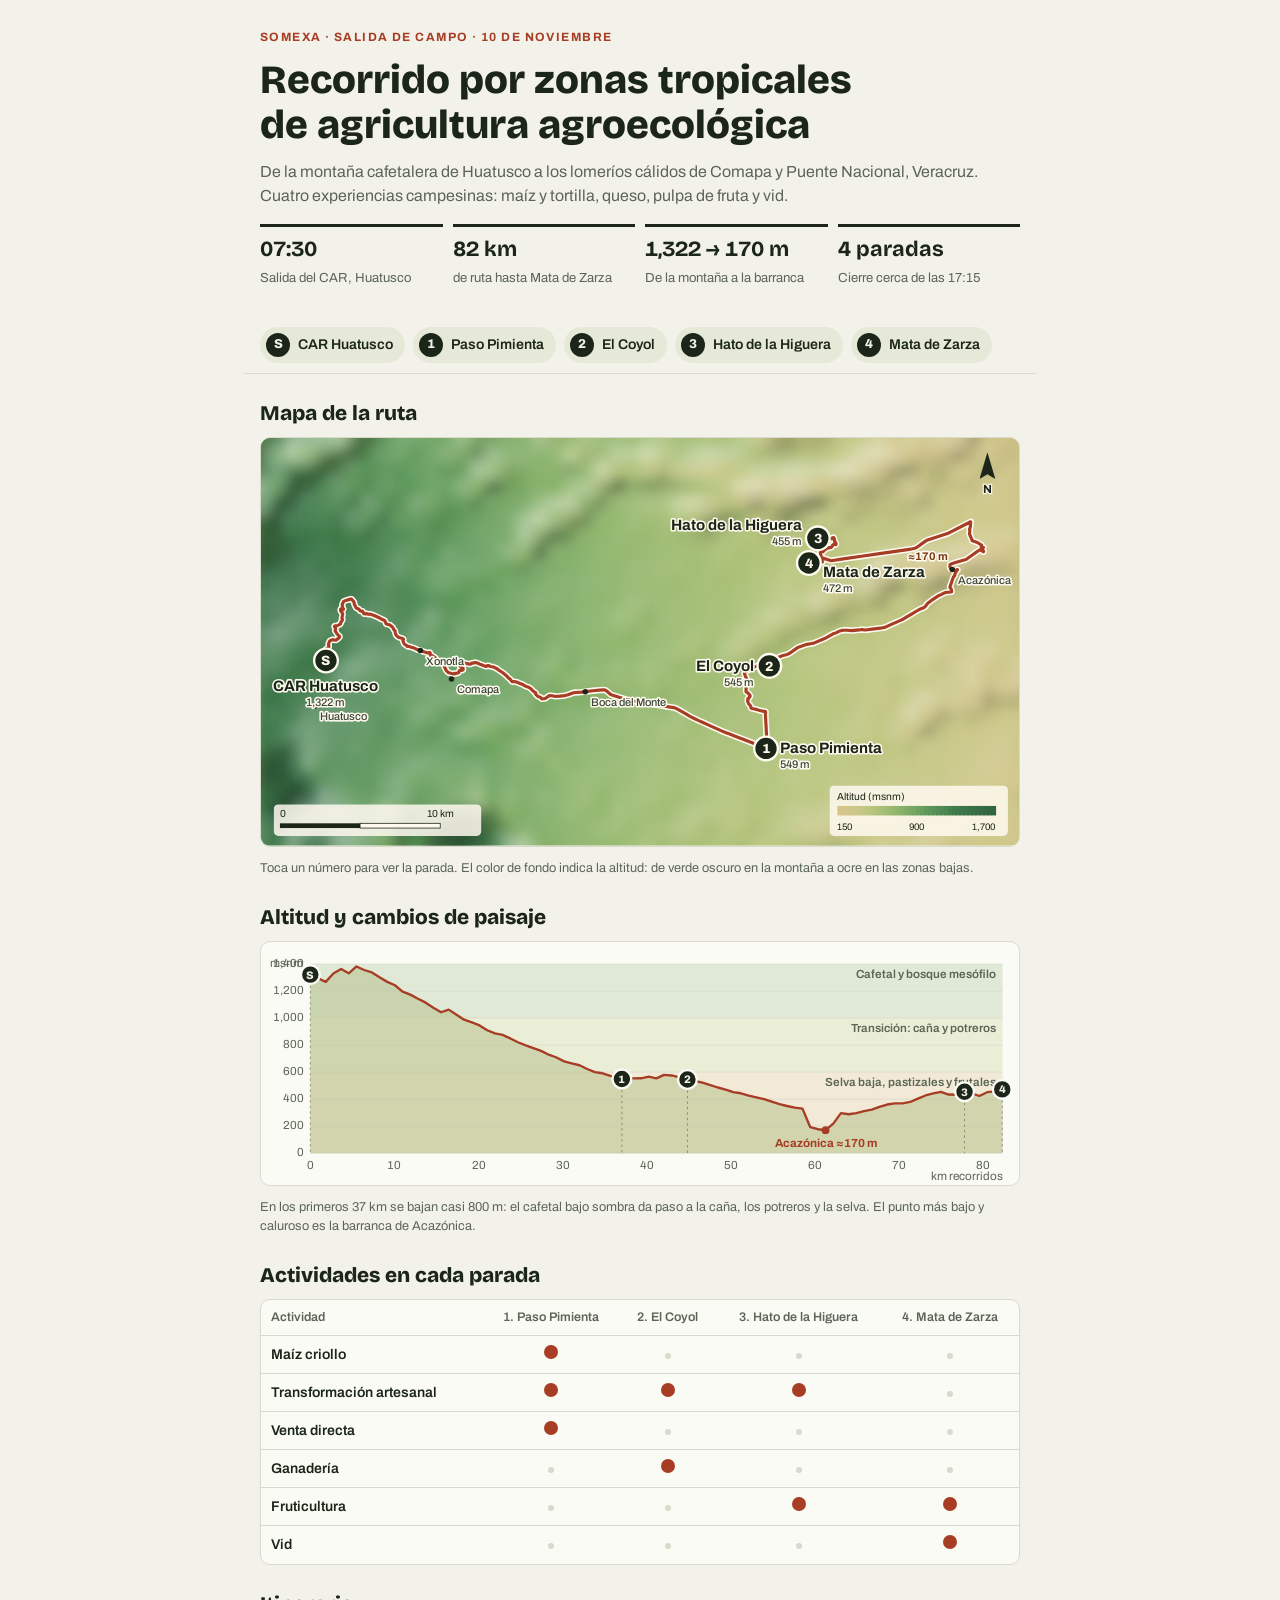
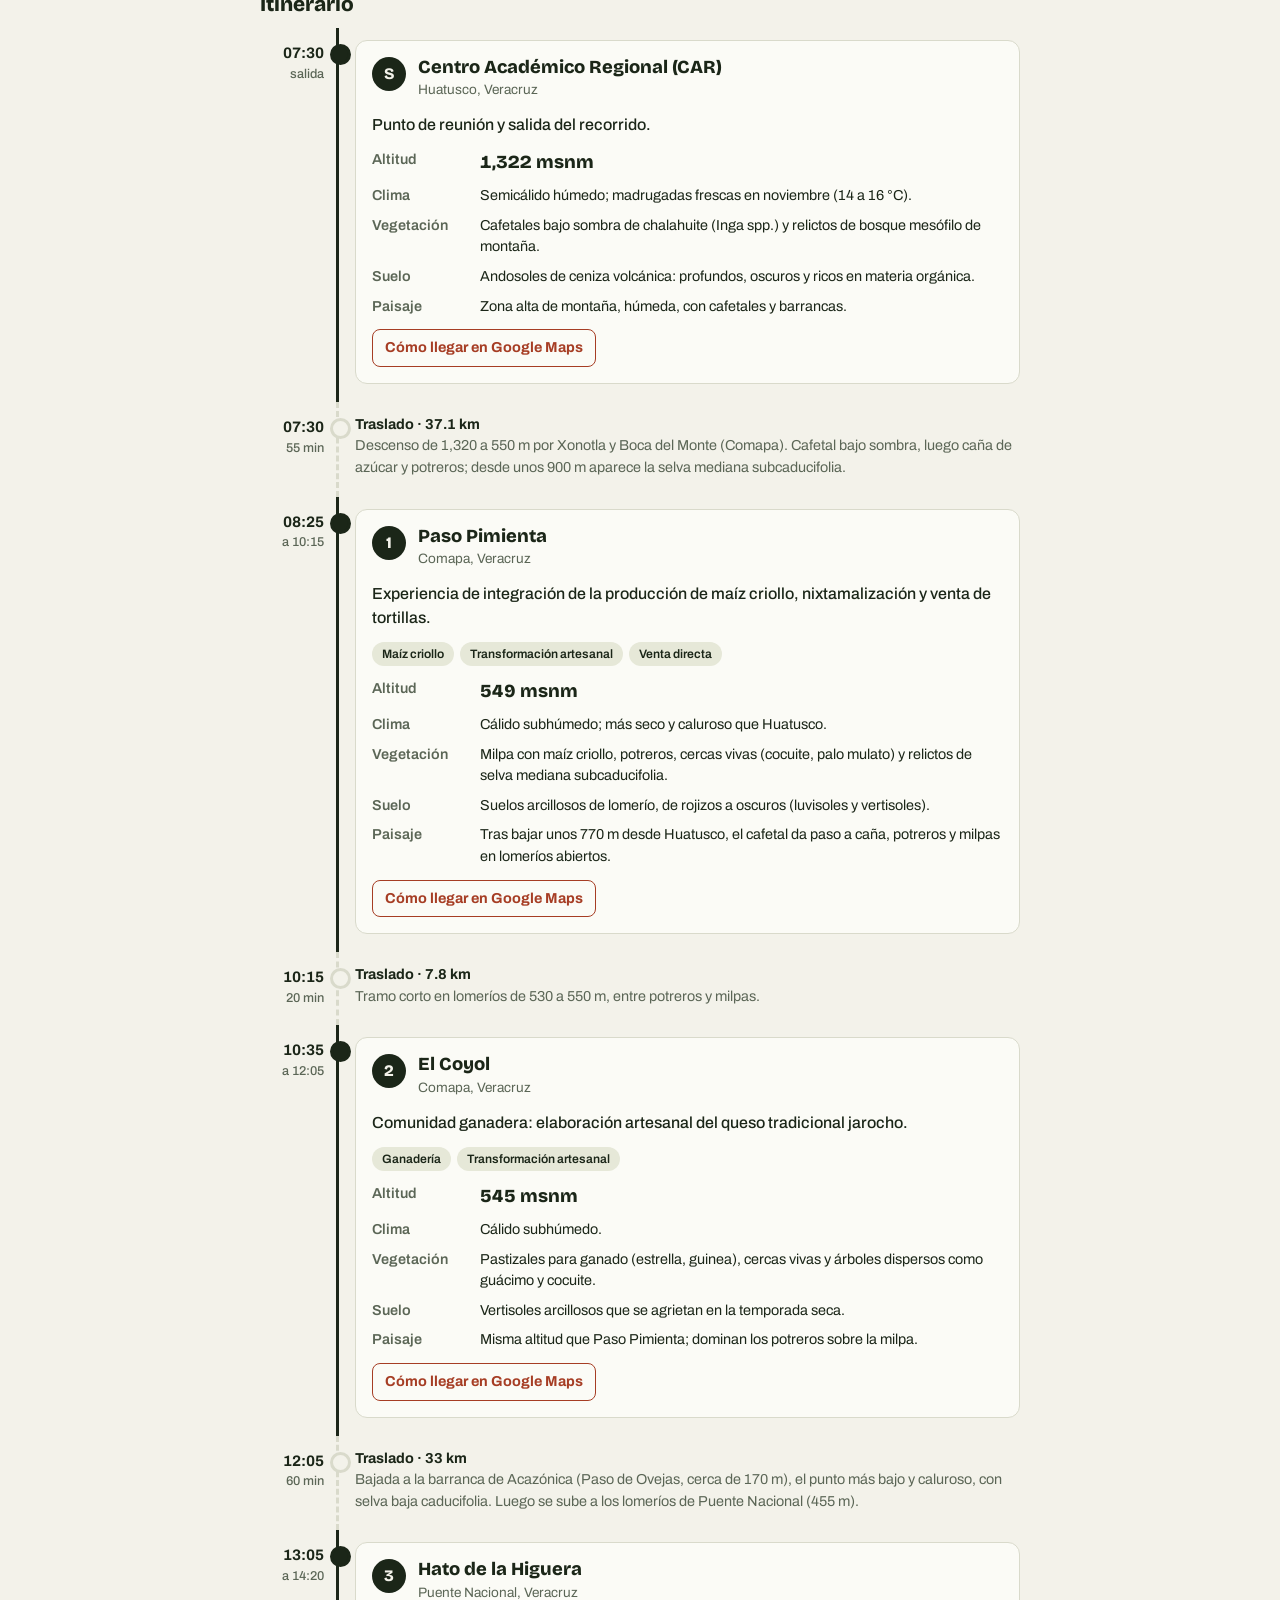
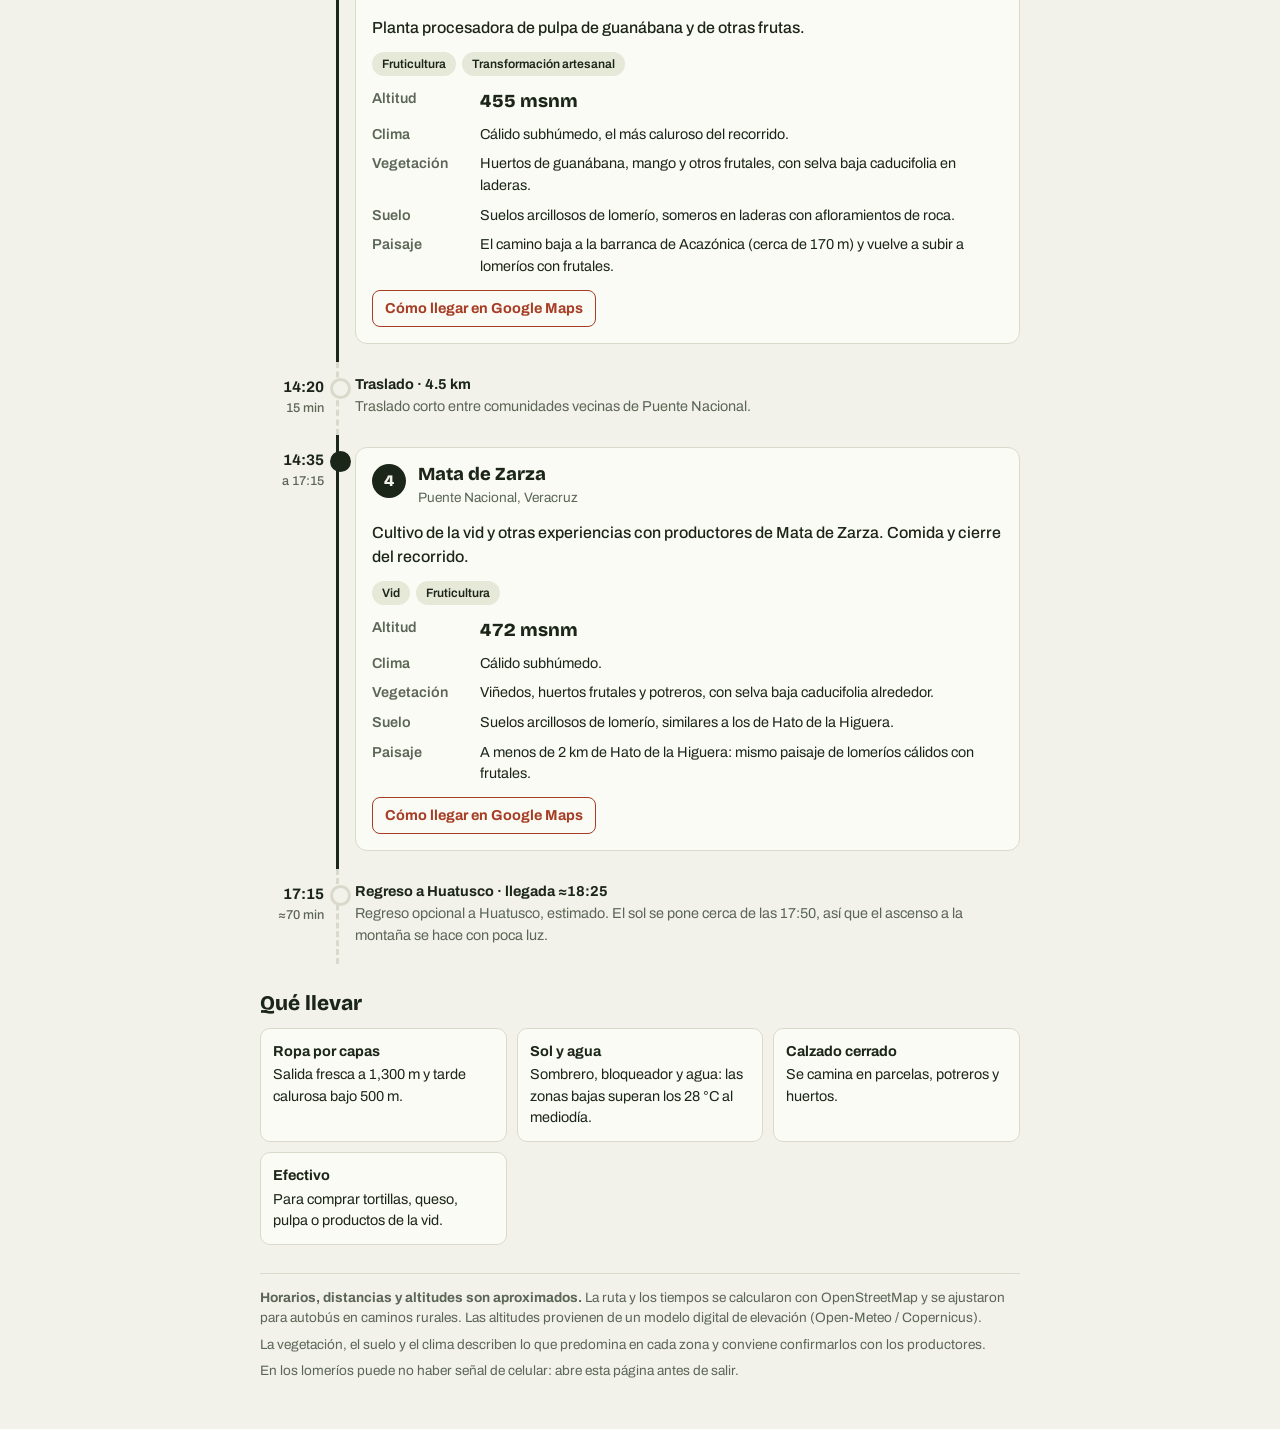
==== somexa/index.html @ 97887a78 "Agrega guía provisional del recorrido de campo SOMEXA (10 nov) Co-Authored-By: Claude Opus 5.5 <nore" ====
<!doctype html>
<html lang="es">
<head>
<meta charset="utf-8">
<meta name="viewport" content="width=device-width, initial-scale=1, viewport-fit=cover">
<meta name="robots" content="noindex">
<style>[hidden]{display:none!important} img{max-width:100%} body{margin:0} :root{padding-top:env(safe-area-inset-top,0px);padding-bottom:env(safe-area-inset-bottom,0px)}</style>
</head>
<body>
<title>Recorrido Agroecológico SOMEXA</title>
<link rel="preconnect" href="https://fonts.googleapis.com">
<link rel="stylesheet" href="https://fonts.googleapis.com/css2?family=Archivo:wght@400;500;600;700;800&family=Bricolage+Grotesque:opsz,wght@12..96,600;12..96,800&display=swap">
<style>
/* Layout: una sola columna tipo libreta de campo; mapa y perfil arriba, luego la ruta parada por parada */
:root {
  --bg: #f3f2ea;
  --surface: #fbfbf6;
  --ink: #1b2618;
  --muted: #5b6656;
  --line: #d9dacb;
  --accent: #a63d24;        /* color de la ruta */
  --maiz: #d9a520;
  --chip: #e6e8d8;
  --fr-alta: #dfe9d6; --fr-media: #ebeed7; --fr-baja: #f2ead6;
  --area: #b9c48f;
  --font-display: "Bricolage Grotesque", "Archivo", system-ui, sans-serif;
  --font-body: "Archivo", system-ui, -apple-system, "Segoe UI", sans-serif;
  color-scheme: light;
}
@media (prefers-color-scheme: dark) { :root:not([data-theme="light"]) {
  --bg: #141a12; --surface: #1c241a; --ink: #e8ecdf; --muted: #a3ad9b; --line: #33402f;
  --accent: #e0785a; --maiz: #e8bb45; --chip: #263022;
  --fr-alta: #1f2d1d; --fr-media: #262c1b; --fr-baja: #2c2719; --area: #5f6e3e;
  color-scheme: dark } }
:root[data-theme="dark"] {
  --bg: #141a12; --surface: #1c241a; --ink: #e8ecdf; --muted: #a3ad9b; --line: #33402f;
  --accent: #e0785a; --maiz: #e8bb45; --chip: #263022;
  --fr-alta: #1f2d1d; --fr-media: #262c1b; --fr-baja: #2c2719; --area: #5f6e3e;
  color-scheme: dark }

* { box-sizing: border-box }
body { background: var(--bg); color: var(--ink); font-family: var(--font-body); font-size: 16px; line-height: 1.5;
  padding-inline: 16px; padding-block: 0 48px }
main { max-width: 760px; margin: 0 auto; display: grid; gap: 28px }
h1, h2, h3 { font-family: var(--font-display); text-wrap: balance; margin: 0; line-height: 1.12 }
h1 { font-size: clamp(1.7rem, 6.5vw, 2.5rem); font-weight: 800 }
h2 { font-size: 1.3rem; font-weight: 800 }
h3 { font-size: 1.15rem; font-weight: 800 }
p { margin: 0 }
.eyebrow { font-size: .75rem; letter-spacing: .12em; text-transform: uppercase; font-weight: 700; color: var(--accent) }
.muted { color: var(--muted) }
.num { font-variant-numeric: tabular-nums }

header.top { padding-top: 28px; display: grid; gap: 12px }
.datos { display: grid; grid-template-columns: repeat(auto-fit, minmax(140px, 1fr)); gap: 10px; margin-top: 4px }
.dato { border-top: 3px solid var(--ink); padding-top: 6px }
.dato b { display: block; font-family: var(--font-display); font-size: 1.35rem; font-variant-numeric: tabular-nums }
.dato span { font-size: .82rem; color: var(--muted) }

nav.paradas { position: sticky; top: env(safe-area-inset-top, 0px); z-index: 5; background: var(--bg);
  margin-inline: -16px; padding: 10px 16px; border-bottom: 1px solid var(--line);
  display: flex; gap: 8px; overflow-x: auto; scrollbar-width: none }
nav.paradas::-webkit-scrollbar { display: none }
nav.paradas a { flex: none; text-decoration: none; color: var(--ink); background: var(--chip); border-radius: 999px;
  padding: 6px 12px 6px 6px; font-size: .88rem; font-weight: 600; display: flex; align-items: center; gap: 8px }
nav.paradas a i { font-style: normal; width: 24px; height: 24px; border-radius: 50%; background: var(--ink); color: var(--bg);
  display: grid; place-items: center; font-size: .8rem; font-weight: 800 }
nav.paradas a.ahora { outline: 2px solid var(--accent) }
a:focus-visible, .parada-mapa:focus-visible, button:focus-visible { outline: 3px solid var(--maiz); outline-offset: 2px }

section { display: grid; gap: 12px; min-width: 0 }
.figura { border-radius: 10px; overflow: hidden; border: 1px solid var(--line); background: var(--surface) }
.mapa { display: block; width: 100%; height: auto; min-width: 720px }
.desliza { overflow-x: auto; -webkit-overflow-scrolling: touch }
.solo-movil { display: none }
@media (max-width: 720px) { .solo-movil { display: inline } }
.parada-mapa { cursor: pointer }
.pie { font-size: .8rem; color: var(--muted) }

.perfil { display: block; width: 100%; height: auto; min-width: 640px; font-family: var(--font-body) }
.perfil .fr-alta { fill: var(--fr-alta) } .perfil .fr-media { fill: var(--fr-media) } .perfil .fr-baja { fill: var(--fr-baja) }
.perfil .fr-txt { fill: var(--muted); font-size: 15px; font-weight: 600 }
.perfil .rej { stroke: var(--line); stroke-width: 1 }
.perfil .eje { fill: var(--muted); font-size: 15px; font-variant-numeric: tabular-nums }
.perfil .fuerte { fill: var(--accent); font-weight: 700 }
.perfil .area { fill: var(--area); opacity: .55 }
.perfil .linea { fill: none; stroke: var(--accent); stroke-width: 3; stroke-linejoin: round }
.perfil .bajo { fill: var(--accent) }
.perfil .guia { stroke: var(--ink); stroke-dasharray: 3 4; opacity: .5 }
.perfil .parada-perfil circle { fill: var(--ink); stroke: var(--surface); stroke-width: 3 }
.perfil .parada-perfil text { fill: var(--bg); font-size: 14px; font-weight: 800 }

.tabla-wrap { overflow-x: auto; border: 1px solid var(--line); border-radius: 10px; background: var(--surface) }
table.matriz { border-collapse: collapse; width: 100%; min-width: 520px; font-size: .88rem }
.matriz th, .matriz td { padding: 8px 10px; border-bottom: 1px solid var(--line); text-align: center }
.matriz th:first-child, .matriz td:first-child { text-align: left; font-weight: 600 }
.matriz thead th { font-size: .78rem; color: var(--muted); font-weight: 600; vertical-align: bottom }
.matriz tr:last-child td { border-bottom: 0 }
.punto { display: inline-block; width: 14px; height: 14px; border-radius: 50%; background: var(--accent) }
.vacio { display: inline-block; width: 6px; height: 6px; border-radius: 50%; background: var(--line) }

ol.linea-tiempo { list-style: none; margin: 0; padding: 0; display: grid; gap: 0 }
.lt-item { display: grid; grid-template-columns: 64px 1fr; gap: 12px; position: relative; scroll-margin-top: 64px }
.lt-hora { font-weight: 700; font-variant-numeric: tabular-nums; padding-top: 14px; text-align: right; font-size: .95rem }
.lt-hora small { display: block; font-weight: 500; color: var(--muted); font-size: .8rem }
.lt-cuerpo { min-width: 0; border-left: 3px solid var(--line); padding: 12px 0 18px 16px; position: relative }
.lt-cuerpo::before { content: ""; position: absolute; left: -9px; top: 16px; width: 15px; height: 15px; border-radius: 50%;
  background: var(--bg); border: 3px solid var(--line) }
.parada .lt-cuerpo { border-left-color: var(--ink) }
.parada .lt-cuerpo::before { background: var(--ink); border-color: var(--ink) }
.tramo .lt-cuerpo { border-left-style: dashed }
.ahora .lt-cuerpo::before { background: var(--accent); border-color: var(--accent); box-shadow: 0 0 0 5px color-mix(in srgb, var(--accent) 25%, transparent) }

.tarjeta { background: var(--surface); border: 1px solid var(--line); border-radius: 12px; padding: 16px; display: grid; gap: 12px }
.parada.resaltada .tarjeta { border-color: var(--accent); box-shadow: 0 0 0 2px var(--accent) }
.tarjeta-cab { display: flex; gap: 12px; align-items: flex-start }
.tarjeta-cab .n { flex: none; width: 34px; height: 34px; border-radius: 50%; background: var(--ink); color: var(--bg);
  display: grid; place-items: center; font-weight: 800; font-family: var(--font-display) }
.tarjeta-cab .muni { font-size: .85rem; color: var(--muted) }
.estado { display: inline-block; margin-left: 6px; font-size: .72rem; font-weight: 700; color: var(--bg); background: var(--accent);
  border-radius: 999px; padding: 2px 8px; vertical-align: middle; letter-spacing: .04em }
.actividad { font-size: 1rem; font-weight: 500 }
.tags { display: flex; flex-wrap: wrap; gap: 6px }
.tag { font-size: .76rem; font-weight: 600; background: var(--chip); border-radius: 999px; padding: 3px 10px }
dl.ficha { margin: 0; display: grid; grid-template-columns: 96px 1fr; gap: 8px 12px; font-size: .9rem }
dl.ficha dt { color: var(--muted); font-weight: 600 }
dl.ficha dd { margin: 0; min-width: 0 }
.alt-grande { font-family: var(--font-display); font-size: 1.15rem; font-weight: 800; font-variant-numeric: tabular-nums }
.ir { justify-self: start; text-decoration: none; font-weight: 700; color: var(--accent); font-size: .9rem;
  border: 1.5px solid var(--accent); border-radius: 8px; padding: 7px 12px }
.tramo-txt { font-size: .9rem; color: var(--muted) }
.tramo-km { font-weight: 700; color: var(--ink); font-variant-numeric: tabular-nums }

.notas { font-size: .85rem; color: var(--muted); display: grid; gap: 6px; border-top: 1px solid var(--line); padding-top: 14px }
.llevar { display: grid; grid-template-columns: repeat(auto-fit, minmax(200px, 1fr)); gap: 10px }
.llevar div { background: var(--surface); border: 1px solid var(--line); border-radius: 10px; padding: 12px; font-size: .9rem }
.llevar b { display: block; margin-bottom: 2px }
@media (prefers-reduced-motion: no-preference) { html { scroll-behavior: smooth } }
@media (max-width: 420px) { dl.ficha { grid-template-columns: 1fr; gap: 2px } dl.ficha dd { margin-bottom: 6px } .lt-item { grid-template-columns: 52px 1fr; gap: 8px } }
</style>

<main>
  <header class="top">
    <p class="eyebrow">SOMEXA · Salida de campo · 10 de noviembre</p>
    <h1>Recorrido por zonas tropicales de agricultura agroecológica</h1>
    <p class="muted">De la montaña cafetalera de Huatusco a los lomeríos cálidos de Comapa y Puente Nacional, Veracruz.
      Cuatro experiencias campesinas: maíz y tortilla, queso, pulpa de fruta y vid.</p>
    <div class="datos">
      <div class="dato"><b>07:30</b><span>Salida del CAR, Huatusco</span></div>
      <div class="dato"><b>82 km</b><span>de ruta hasta Mata de Zarza</span></div>
      <div class="dato"><b>1,322 → 170 m</b><span>De la montaña a la barranca</span></div>
      <div class="dato"><b>4 paradas</b><span>Cierre cerca de las 17:15</span></div>
    </div>
  </header>

  <nav class="paradas" id="nav" aria-label="Paradas"></nav>

  <section id="mapa" aria-labelledby="t-mapa">
    <h2 id="t-mapa">Mapa de la ruta</h2>
    <div class="figura desliza"><svg viewBox="0 0 960 516" xmlns="http://www.w3.org/2000/svg" role="img" aria-label="Mapa del recorrido con relieve" class="mapa">
<defs><filter id="suave" x="-2%" y="-2%" width="104%" height="104%"><feGaussianBlur stdDeviation="9"/></filter><clipPath id="marco"><rect width="960" height="516" rx="0"/></clipPath></defs>
<g clip-path="url(#marco)">
<rect width="960" height="516" fill="#b4c47a"/>
<g filter="url(#suave)">
<rect x="-10.8" y="-11.3" width="21.6" height="22.6" fill="#6ea360"/>
<rect x="8.8" y="-11.3" width="21.6" height="22.6" fill="#4d8952"/>
<rect x="28.4" y="-11.3" width="21.6" height="22.6" fill="#4b8751"/>
<rect x="48.0" y="-11.3" width="21.6" height="22.6" fill="#528d55"/>
<rect x="67.6" y="-11.3" width="21.6" height="22.6" fill="#5b9659"/>
<rect x="87.2" y="-11.3" width="21.6" height="22.6" fill="#71a561"/>
<rect x="106.8" y="-11.3" width="21.6" height="22.6" fill="#8bb36a"/>
<rect x="126.3" y="-11.3" width="21.6" height="22.6" fill="#629c5c"/>
<rect x="145.9" y="-11.3" width="21.6" height="22.6" fill="#5f995a"/>
<rect x="165.5" y="-11.3" width="21.6" height="22.6" fill="#5d985a"/>
<rect x="185.1" y="-11.3" width="21.6" height="22.6" fill="#649d5d"/>
<rect x="204.7" y="-11.3" width="21.6" height="22.6" fill="#6ca25f"/>
<rect x="224.3" y="-11.3" width="21.6" height="22.6" fill="#6da260"/>
<rect x="243.9" y="-11.3" width="21.6" height="22.6" fill="#73a662"/>
<rect x="263.5" y="-11.3" width="21.6" height="22.6" fill="#84af67"/>
<rect x="283.1" y="-11.3" width="21.6" height="22.6" fill="#78a963"/>
<rect x="302.7" y="-11.3" width="21.6" height="22.6" fill="#7cab65"/>
<rect x="322.3" y="-11.3" width="21.6" height="22.6" fill="#82ae67"/>
<rect x="341.9" y="-11.3" width="21.6" height="22.6" fill="#86b168"/>
<rect x="361.4" y="-11.3" width="21.6" height="22.6" fill="#a5be74"/>
<rect x="381.0" y="-11.3" width="21.6" height="22.6" fill="#8cb46a"/>
<rect x="400.6" y="-11.3" width="21.6" height="22.6" fill="#8fb56b"/>
<rect x="420.2" y="-11.3" width="21.6" height="22.6" fill="#92b66c"/>
<rect x="439.8" y="-11.3" width="21.6" height="22.6" fill="#95b86e"/>
<rect x="459.4" y="-11.3" width="21.6" height="22.6" fill="#99b96f"/>
<rect x="479.0" y="-11.3" width="21.6" height="22.6" fill="#9aba70"/>
<rect x="498.6" y="-11.3" width="21.6" height="22.6" fill="#9ebb71"/>
<rect x="518.2" y="-11.3" width="21.6" height="22.6" fill="#a0bc72"/>
<rect x="537.8" y="-11.3" width="21.6" height="22.6" fill="#a4be74"/>
<rect x="557.4" y="-11.3" width="21.6" height="22.6" fill="#a8bf75"/>
<rect x="577.0" y="-11.3" width="21.6" height="22.6" fill="#b1c379"/>
<rect x="596.6" y="-11.3" width="21.6" height="22.6" fill="#a9c076"/>
<rect x="616.1" y="-11.3" width="21.6" height="22.6" fill="#c3c683"/>
<rect x="635.7" y="-11.3" width="21.6" height="22.6" fill="#ccc889"/>
<rect x="655.3" y="-11.3" width="21.6" height="22.6" fill="#cac888"/>
<rect x="674.9" y="-11.3" width="21.6" height="22.6" fill="#c6c785"/>
<rect x="694.5" y="-11.3" width="21.6" height="22.6" fill="#cac888"/>
<rect x="714.1" y="-11.3" width="21.6" height="22.6" fill="#c0c682"/>
<rect x="733.7" y="-11.3" width="21.6" height="22.6" fill="#c2c683"/>
<rect x="753.3" y="-11.3" width="21.6" height="22.6" fill="#c4c784"/>
<rect x="772.9" y="-11.3" width="21.6" height="22.6" fill="#cac888"/>
<rect x="792.5" y="-11.3" width="21.6" height="22.6" fill="#d0c78b"/>
<rect x="812.1" y="-11.3" width="21.6" height="22.6" fill="#cbc889"/>
<rect x="831.7" y="-11.3" width="21.6" height="22.6" fill="#d1c68b"/>
<rect x="851.2" y="-11.3" width="21.6" height="22.6" fill="#cec88a"/>
<rect x="870.8" y="-11.3" width="21.6" height="22.6" fill="#d5c48c"/>
<rect x="890.4" y="-11.3" width="21.6" height="22.6" fill="#d5c48c"/>
<rect x="910.0" y="-11.3" width="21.6" height="22.6" fill="#d0c78b"/>
<rect x="929.6" y="-11.3" width="21.6" height="22.6" fill="#d2c68b"/>
<rect x="949.2" y="-11.3" width="21.6" height="22.6" fill="#d1c68b"/>
<rect x="-10.8" y="9.3" width="21.6" height="22.6" fill="#5d985a"/>
<rect x="8.8" y="9.3" width="21.6" height="22.6" fill="#589257"/>
<rect x="28.4" y="9.3" width="21.6" height="22.6" fill="#7dab65"/>
<rect x="48.0" y="9.3" width="21.6" height="22.6" fill="#81ae66"/>
<rect x="67.6" y="9.3" width="21.6" height="22.6" fill="#7eac65"/>
<rect x="87.2" y="9.3" width="21.6" height="22.6" fill="#70a461"/>
<rect x="106.8" y="9.3" width="21.6" height="22.6" fill="#5b9559"/>
<rect x="126.3" y="9.3" width="21.6" height="22.6" fill="#5a9558"/>
<rect x="145.9" y="9.3" width="21.6" height="22.6" fill="#5b9559"/>
<rect x="165.5" y="9.3" width="21.6" height="22.6" fill="#6ba15f"/>
<rect x="185.1" y="9.3" width="21.6" height="22.6" fill="#629c5c"/>
<rect x="204.7" y="9.3" width="21.6" height="22.6" fill="#679f5e"/>
<rect x="224.3" y="9.3" width="21.6" height="22.6" fill="#70a461"/>
<rect x="243.9" y="9.3" width="21.6" height="22.6" fill="#81ae66"/>
<rect x="263.5" y="9.3" width="21.6" height="22.6" fill="#70a461"/>
<rect x="283.1" y="9.3" width="21.6" height="22.6" fill="#74a662"/>
<rect x="302.7" y="9.3" width="21.6" height="22.6" fill="#7baa64"/>
<rect x="322.3" y="9.3" width="21.6" height="22.6" fill="#7fac66"/>
<rect x="341.9" y="9.3" width="21.6" height="22.6" fill="#85b068"/>
<rect x="361.4" y="9.3" width="21.6" height="22.6" fill="#8ab369"/>
<rect x="381.0" y="9.3" width="21.6" height="22.6" fill="#a7bf75"/>
<rect x="400.6" y="9.3" width="21.6" height="22.6" fill="#aac076"/>
<rect x="420.2" y="9.3" width="21.6" height="22.6" fill="#98b96f"/>
<rect x="439.8" y="9.3" width="21.6" height="22.6" fill="#9bba70"/>
<rect x="459.4" y="9.3" width="21.6" height="22.6" fill="#9ab96f"/>
<rect x="479.0" y="9.3" width="21.6" height="22.6" fill="#aec278"/>
<rect x="498.6" y="9.3" width="21.6" height="22.6" fill="#b3c379"/>
<rect x="518.2" y="9.3" width="21.6" height="22.6" fill="#a0bc72"/>
<rect x="537.8" y="9.3" width="21.6" height="22.6" fill="#a2bd73"/>
<rect x="557.4" y="9.3" width="21.6" height="22.6" fill="#a4be74"/>
<rect x="577.0" y="9.3" width="21.6" height="22.6" fill="#a6bf75"/>
<rect x="596.6" y="9.3" width="21.6" height="22.6" fill="#a9c076"/>
<rect x="616.1" y="9.3" width="21.6" height="22.6" fill="#acc177"/>
<rect x="635.7" y="9.3" width="21.6" height="22.6" fill="#b6c47b"/>
<rect x="655.3" y="9.3" width="21.6" height="22.6" fill="#b7c47c"/>
<rect x="674.9" y="9.3" width="21.6" height="22.6" fill="#b9c57d"/>
<rect x="694.5" y="9.3" width="21.6" height="22.6" fill="#bec680"/>
<rect x="714.1" y="9.3" width="21.6" height="22.6" fill="#c1c682"/>
<rect x="733.7" y="9.3" width="21.6" height="22.6" fill="#c2c683"/>
<rect x="753.3" y="9.3" width="21.6" height="22.6" fill="#c6c785"/>
<rect x="772.9" y="9.3" width="21.6" height="22.6" fill="#cfc78a"/>
<rect x="792.5" y="9.3" width="21.6" height="22.6" fill="#d3c68b"/>
<rect x="812.1" y="9.3" width="21.6" height="22.6" fill="#d4c58c"/>
<rect x="831.7" y="9.3" width="21.6" height="22.6" fill="#d4c58c"/>
<rect x="851.2" y="9.3" width="21.6" height="22.6" fill="#d3c58b"/>
<rect x="870.8" y="9.3" width="21.6" height="22.6" fill="#d3c58b"/>
<rect x="890.4" y="9.3" width="21.6" height="22.6" fill="#cec78a"/>
<rect x="910.0" y="9.3" width="21.6" height="22.6" fill="#d3c58b"/>
<rect x="929.6" y="9.3" width="21.6" height="22.6" fill="#d2c68b"/>
<rect x="949.2" y="9.3" width="21.6" height="22.6" fill="#d1c68b"/>
<rect x="-10.8" y="30.0" width="21.6" height="22.6" fill="#498550"/>
<rect x="8.8" y="30.0" width="21.6" height="22.6" fill="#4d8852"/>
<rect x="28.4" y="30.0" width="21.6" height="22.6" fill="#518c54"/>
<rect x="48.0" y="30.0" width="21.6" height="22.6" fill="#659d5d"/>
<rect x="67.6" y="30.0" width="21.6" height="22.6" fill="#4f8a53"/>
<rect x="87.2" y="30.0" width="21.6" height="22.6" fill="#569056"/>
<rect x="106.8" y="30.0" width="21.6" height="22.6" fill="#569056"/>
<rect x="126.3" y="30.0" width="21.6" height="22.6" fill="#599358"/>
<rect x="145.9" y="30.0" width="21.6" height="22.6" fill="#5a9558"/>
<rect x="165.5" y="30.0" width="21.6" height="22.6" fill="#5d985a"/>
<rect x="185.1" y="30.0" width="21.6" height="22.6" fill="#5f9a5b"/>
<rect x="204.7" y="30.0" width="21.6" height="22.6" fill="#6ba15f"/>
<rect x="224.3" y="30.0" width="21.6" height="22.6" fill="#689f5e"/>
<rect x="243.9" y="30.0" width="21.6" height="22.6" fill="#6ca25f"/>
<rect x="263.5" y="30.0" width="21.6" height="22.6" fill="#70a461"/>
<rect x="283.1" y="30.0" width="21.6" height="22.6" fill="#95b86e"/>
<rect x="302.7" y="30.0" width="21.6" height="22.6" fill="#87b168"/>
<rect x="322.3" y="30.0" width="21.6" height="22.6" fill="#88b269"/>
<rect x="341.9" y="30.0" width="21.6" height="22.6" fill="#84af67"/>
<rect x="361.4" y="30.0" width="21.6" height="22.6" fill="#8ab369"/>
<rect x="381.0" y="30.0" width="21.6" height="22.6" fill="#8cb46a"/>
<rect x="400.6" y="30.0" width="21.6" height="22.6" fill="#90b66c"/>
<rect x="420.2" y="30.0" width="21.6" height="22.6" fill="#a9c076"/>
<rect x="439.8" y="30.0" width="21.6" height="22.6" fill="#bac57e"/>
<rect x="459.4" y="30.0" width="21.6" height="22.6" fill="#acc177"/>
<rect x="479.0" y="30.0" width="21.6" height="22.6" fill="#bfc681"/>
<rect x="498.6" y="30.0" width="21.6" height="22.6" fill="#c0c681"/>
<rect x="518.2" y="30.0" width="21.6" height="22.6" fill="#c0c682"/>
<rect x="537.8" y="30.0" width="21.6" height="22.6" fill="#c6c786"/>
<rect x="557.4" y="30.0" width="21.6" height="22.6" fill="#ccc889"/>
<rect x="577.0" y="30.0" width="21.6" height="22.6" fill="#cdc88a"/>
<rect x="596.6" y="30.0" width="21.6" height="22.6" fill="#bec680"/>
<rect x="616.1" y="30.0" width="21.6" height="22.6" fill="#b5c47a"/>
<rect x="635.7" y="30.0" width="21.6" height="22.6" fill="#b3c379"/>
<rect x="655.3" y="30.0" width="21.6" height="22.6" fill="#b5c47b"/>
<rect x="674.9" y="30.0" width="21.6" height="22.6" fill="#b8c57d"/>
<rect x="694.5" y="30.0" width="21.6" height="22.6" fill="#bcc57f"/>
<rect x="714.1" y="30.0" width="21.6" height="22.6" fill="#bec680"/>
<rect x="733.7" y="30.0" width="21.6" height="22.6" fill="#cfc78a"/>
<rect x="753.3" y="30.0" width="21.6" height="22.6" fill="#d2c68b"/>
<rect x="772.9" y="30.0" width="21.6" height="22.6" fill="#d3c58b"/>
<rect x="792.5" y="30.0" width="21.6" height="22.6" fill="#d3c58b"/>
<rect x="812.1" y="30.0" width="21.6" height="22.6" fill="#c9c787"/>
<rect x="831.7" y="30.0" width="21.6" height="22.6" fill="#cfc78b"/>
<rect x="851.2" y="30.0" width="21.6" height="22.6" fill="#ccc889"/>
<rect x="870.8" y="30.0" width="21.6" height="22.6" fill="#cec78a"/>
<rect x="890.4" y="30.0" width="21.6" height="22.6" fill="#d2c68b"/>
<rect x="910.0" y="30.0" width="21.6" height="22.6" fill="#cfc78a"/>
<rect x="929.6" y="30.0" width="21.6" height="22.6" fill="#d0c68b"/>
<rect x="949.2" y="30.0" width="21.6" height="22.6" fill="#d1c68b"/>
<rect x="-10.8" y="50.6" width="21.6" height="22.6" fill="#47834f"/>
<rect x="8.8" y="50.6" width="21.6" height="22.6" fill="#689f5e"/>
<rect x="28.4" y="50.6" width="21.6" height="22.6" fill="#4a8551"/>
<rect x="48.0" y="50.6" width="21.6" height="22.6" fill="#44804e"/>
<rect x="67.6" y="50.6" width="21.6" height="22.6" fill="#4d8852"/>
<rect x="87.2" y="50.6" width="21.6" height="22.6" fill="#4d8852"/>
<rect x="106.8" y="50.6" width="21.6" height="22.6" fill="#5e985a"/>
<rect x="126.3" y="50.6" width="21.6" height="22.6" fill="#569056"/>
<rect x="145.9" y="50.6" width="21.6" height="22.6" fill="#5c9659"/>
<rect x="165.5" y="50.6" width="21.6" height="22.6" fill="#5f995b"/>
<rect x="185.1" y="50.6" width="21.6" height="22.6" fill="#5d985a"/>
<rect x="204.7" y="50.6" width="21.6" height="22.6" fill="#639c5c"/>
<rect x="224.3" y="50.6" width="21.6" height="22.6" fill="#689f5e"/>
<rect x="243.9" y="50.6" width="21.6" height="22.6" fill="#6ba15f"/>
<rect x="263.5" y="50.6" width="21.6" height="22.6" fill="#8ab369"/>
<rect x="283.1" y="50.6" width="21.6" height="22.6" fill="#70a461"/>
<rect x="302.7" y="50.6" width="21.6" height="22.6" fill="#76a863"/>
<rect x="322.3" y="50.6" width="21.6" height="22.6" fill="#7baa64"/>
<rect x="341.9" y="50.6" width="21.6" height="22.6" fill="#87b168"/>
<rect x="361.4" y="50.6" width="21.6" height="22.6" fill="#85b068"/>
<rect x="381.0" y="50.6" width="21.6" height="22.6" fill="#8bb46a"/>
<rect x="400.6" y="50.6" width="21.6" height="22.6" fill="#8fb56b"/>
<rect x="420.2" y="50.6" width="21.6" height="22.6" fill="#adc177"/>
<rect x="439.8" y="50.6" width="21.6" height="22.6" fill="#96b86e"/>
<rect x="459.4" y="50.6" width="21.6" height="22.6" fill="#99b96f"/>
<rect x="479.0" y="50.6" width="21.6" height="22.6" fill="#9bba70"/>
<rect x="498.6" y="50.6" width="21.6" height="22.6" fill="#9fbb71"/>
<rect x="518.2" y="50.6" width="21.6" height="22.6" fill="#a3bd73"/>
<rect x="537.8" y="50.6" width="21.6" height="22.6" fill="#a6be74"/>
<rect x="557.4" y="50.6" width="21.6" height="22.6" fill="#acc177"/>
<rect x="577.0" y="50.6" width="21.6" height="22.6" fill="#b8c57c"/>
<rect x="596.6" y="50.6" width="21.6" height="22.6" fill="#c8c787"/>
<rect x="616.1" y="50.6" width="21.6" height="22.6" fill="#cfc78a"/>
<rect x="635.7" y="50.6" width="21.6" height="22.6" fill="#cfc78a"/>
<rect x="655.3" y="50.6" width="21.6" height="22.6" fill="#d0c78b"/>
<rect x="674.9" y="50.6" width="21.6" height="22.6" fill="#d1c68b"/>
<rect x="694.5" y="50.6" width="21.6" height="22.6" fill="#d1c68b"/>
<rect x="714.1" y="50.6" width="21.6" height="22.6" fill="#d0c68b"/>
<rect x="733.7" y="50.6" width="21.6" height="22.6" fill="#cfc78a"/>
<rect x="753.3" y="50.6" width="21.6" height="22.6" fill="#cec88a"/>
<rect x="772.9" y="50.6" width="21.6" height="22.6" fill="#cac888"/>
<rect x="792.5" y="50.6" width="21.6" height="22.6" fill="#cfc78b"/>
<rect x="812.1" y="50.6" width="21.6" height="22.6" fill="#cbc888"/>
<rect x="831.7" y="50.6" width="21.6" height="22.6" fill="#d1c68b"/>
<rect x="851.2" y="50.6" width="21.6" height="22.6" fill="#ccc88a"/>
<rect x="870.8" y="50.6" width="21.6" height="22.6" fill="#cfc78a"/>
<rect x="890.4" y="50.6" width="21.6" height="22.6" fill="#cec88a"/>
<rect x="910.0" y="50.6" width="21.6" height="22.6" fill="#cfc78a"/>
<rect x="929.6" y="50.6" width="21.6" height="22.6" fill="#d0c78b"/>
<rect x="949.2" y="50.6" width="21.6" height="22.6" fill="#d1c68b"/>
<rect x="-10.8" y="71.2" width="21.6" height="22.6" fill="#508b53"/>
<rect x="8.8" y="71.2" width="21.6" height="22.6" fill="#4e8953"/>
<rect x="28.4" y="71.2" width="21.6" height="22.6" fill="#3e794b"/>
<rect x="48.0" y="71.2" width="21.6" height="22.6" fill="#417d4d"/>
<rect x="67.6" y="71.2" width="21.6" height="22.6" fill="#44804e"/>
<rect x="87.2" y="71.2" width="21.6" height="22.6" fill="#528d55"/>
<rect x="106.8" y="71.2" width="21.6" height="22.6" fill="#4d8852"/>
<rect x="126.3" y="71.2" width="21.6" height="22.6" fill="#528d54"/>
<rect x="145.9" y="71.2" width="21.6" height="22.6" fill="#599358"/>
<rect x="165.5" y="71.2" width="21.6" height="22.6" fill="#5a9458"/>
<rect x="185.1" y="71.2" width="21.6" height="22.6" fill="#5e985a"/>
<rect x="204.7" y="71.2" width="21.6" height="22.6" fill="#6da260"/>
<rect x="224.3" y="71.2" width="21.6" height="22.6" fill="#649d5d"/>
<rect x="243.9" y="71.2" width="21.6" height="22.6" fill="#6aa05f"/>
<rect x="263.5" y="71.2" width="21.6" height="22.6" fill="#6aa15f"/>
<rect x="283.1" y="71.2" width="21.6" height="22.6" fill="#6fa360"/>
<rect x="302.7" y="71.2" width="21.6" height="22.6" fill="#73a662"/>
<rect x="322.3" y="71.2" width="21.6" height="22.6" fill="#78a863"/>
<rect x="341.9" y="71.2" width="21.6" height="22.6" fill="#7eac65"/>
<rect x="361.4" y="71.2" width="21.6" height="22.6" fill="#84af67"/>
<rect x="381.0" y="71.2" width="21.6" height="22.6" fill="#9cbb71"/>
<rect x="400.6" y="71.2" width="21.6" height="22.6" fill="#96b86e"/>
<rect x="420.2" y="71.2" width="21.6" height="22.6" fill="#90b66c"/>
<rect x="439.8" y="71.2" width="21.6" height="22.6" fill="#96b86e"/>
<rect x="459.4" y="71.2" width="21.6" height="22.6" fill="#9aba70"/>
<rect x="479.0" y="71.2" width="21.6" height="22.6" fill="#a0bc72"/>
<rect x="498.6" y="71.2" width="21.6" height="22.6" fill="#a3bd73"/>
<rect x="518.2" y="71.2" width="21.6" height="22.6" fill="#afc278"/>
<rect x="537.8" y="71.2" width="21.6" height="22.6" fill="#bec681"/>
<rect x="557.4" y="71.2" width="21.6" height="22.6" fill="#c2c683"/>
<rect x="577.0" y="71.2" width="21.6" height="22.6" fill="#bbc57e"/>
<rect x="596.6" y="71.2" width="21.6" height="22.6" fill="#c7c786"/>
<rect x="616.1" y="71.2" width="21.6" height="22.6" fill="#ccc889"/>
<rect x="635.7" y="71.2" width="21.6" height="22.6" fill="#c3c683"/>
<rect x="655.3" y="71.2" width="21.6" height="22.6" fill="#cec88a"/>
<rect x="674.9" y="71.2" width="21.6" height="22.6" fill="#cbc889"/>
<rect x="694.5" y="71.2" width="21.6" height="22.6" fill="#bec680"/>
<rect x="714.1" y="71.2" width="21.6" height="22.6" fill="#bdc580"/>
<rect x="733.7" y="71.2" width="21.6" height="22.6" fill="#cac788"/>
<rect x="753.3" y="71.2" width="21.6" height="22.6" fill="#cbc889"/>
<rect x="772.9" y="71.2" width="21.6" height="22.6" fill="#c7c786"/>
<rect x="792.5" y="71.2" width="21.6" height="22.6" fill="#cdc88a"/>
<rect x="812.1" y="71.2" width="21.6" height="22.6" fill="#cec88a"/>
<rect x="831.7" y="71.2" width="21.6" height="22.6" fill="#c8c787"/>
<rect x="851.2" y="71.2" width="21.6" height="22.6" fill="#cac888"/>
<rect x="870.8" y="71.2" width="21.6" height="22.6" fill="#ccc889"/>
<rect x="890.4" y="71.2" width="21.6" height="22.6" fill="#cdc88a"/>
<rect x="910.0" y="71.2" width="21.6" height="22.6" fill="#cfc78a"/>
<rect x="929.6" y="71.2" width="21.6" height="22.6" fill="#d0c78b"/>
<rect x="949.2" y="71.2" width="21.6" height="22.6" fill="#d0c68b"/>
<rect x="-10.8" y="91.9" width="21.6" height="22.6" fill="#5d985a"/>
<rect x="8.8" y="91.9" width="21.6" height="22.6" fill="#3e794b"/>
<rect x="28.4" y="91.9" width="21.6" height="22.6" fill="#3e784a"/>
<rect x="48.0" y="91.9" width="21.6" height="22.6" fill="#407b4c"/>
<rect x="67.6" y="91.9" width="21.6" height="22.6" fill="#447f4e"/>
<rect x="87.2" y="91.9" width="21.6" height="22.6" fill="#47824f"/>
<rect x="106.8" y="91.9" width="21.6" height="22.6" fill="#4a8651"/>
<rect x="126.3" y="91.9" width="21.6" height="22.6" fill="#5c9659"/>
<rect x="145.9" y="91.9" width="21.6" height="22.6" fill="#508b54"/>
<rect x="165.5" y="91.9" width="21.6" height="22.6" fill="#589357"/>
<rect x="185.1" y="91.9" width="21.6" height="22.6" fill="#609b5b"/>
<rect x="204.7" y="91.9" width="21.6" height="22.6" fill="#629c5c"/>
<rect x="224.3" y="91.9" width="21.6" height="22.6" fill="#619b5c"/>
<rect x="243.9" y="91.9" width="21.6" height="22.6" fill="#629c5c"/>
<rect x="263.5" y="91.9" width="21.6" height="22.6" fill="#689f5e"/>
<rect x="283.1" y="91.9" width="21.6" height="22.6" fill="#6da260"/>
<rect x="302.7" y="91.9" width="21.6" height="22.6" fill="#72a561"/>
<rect x="322.3" y="91.9" width="21.6" height="22.6" fill="#79a964"/>
<rect x="341.9" y="91.9" width="21.6" height="22.6" fill="#98b96f"/>
<rect x="361.4" y="91.9" width="21.6" height="22.6" fill="#98b96f"/>
<rect x="381.0" y="91.9" width="21.6" height="22.6" fill="#a4be74"/>
<rect x="400.6" y="91.9" width="21.6" height="22.6" fill="#8cb46a"/>
<rect x="420.2" y="91.9" width="21.6" height="22.6" fill="#90b66c"/>
<rect x="439.8" y="91.9" width="21.6" height="22.6" fill="#93b76d"/>
<rect x="459.4" y="91.9" width="21.6" height="22.6" fill="#97b96f"/>
<rect x="479.0" y="91.9" width="21.6" height="22.6" fill="#a3bd73"/>
<rect x="498.6" y="91.9" width="21.6" height="22.6" fill="#9ebb71"/>
<rect x="518.2" y="91.9" width="21.6" height="22.6" fill="#acc177"/>
<rect x="537.8" y="91.9" width="21.6" height="22.6" fill="#b8c57c"/>
<rect x="557.4" y="91.9" width="21.6" height="22.6" fill="#bcc57f"/>
<rect x="577.0" y="91.9" width="21.6" height="22.6" fill="#adc177"/>
<rect x="596.6" y="91.9" width="21.6" height="22.6" fill="#afc278"/>
<rect x="616.1" y="91.9" width="21.6" height="22.6" fill="#b4c47a"/>
<rect x="635.7" y="91.9" width="21.6" height="22.6" fill="#c6c786"/>
<rect x="655.3" y="91.9" width="21.6" height="22.6" fill="#b6c47c"/>
<rect x="674.9" y="91.9" width="21.6" height="22.6" fill="#b8c57d"/>
<rect x="694.5" y="91.9" width="21.6" height="22.6" fill="#bbc57e"/>
<rect x="714.1" y="91.9" width="21.6" height="22.6" fill="#c4c784"/>
<rect x="733.7" y="91.9" width="21.6" height="22.6" fill="#bfc681"/>
<rect x="753.3" y="91.9" width="21.6" height="22.6" fill="#c1c682"/>
<rect x="772.9" y="91.9" width="21.6" height="22.6" fill="#c2c683"/>
<rect x="792.5" y="91.9" width="21.6" height="22.6" fill="#c5c785"/>
<rect x="812.1" y="91.9" width="21.6" height="22.6" fill="#c6c786"/>
<rect x="831.7" y="91.9" width="21.6" height="22.6" fill="#c8c787"/>
<rect x="851.2" y="91.9" width="21.6" height="22.6" fill="#cdc88a"/>
<rect x="870.8" y="91.9" width="21.6" height="22.6" fill="#ccc889"/>
<rect x="890.4" y="91.9" width="21.6" height="22.6" fill="#cdc88a"/>
<rect x="910.0" y="91.9" width="21.6" height="22.6" fill="#cec88a"/>
<rect x="929.6" y="91.9" width="21.6" height="22.6" fill="#cfc78a"/>
<rect x="949.2" y="91.9" width="21.6" height="22.6" fill="#d0c78b"/>
<rect x="-10.8" y="112.5" width="21.6" height="22.6" fill="#4c8852"/>
<rect x="8.8" y="112.5" width="21.6" height="22.6" fill="#3d784a"/>
<rect x="28.4" y="112.5" width="21.6" height="22.6" fill="#3e784a"/>
<rect x="48.0" y="112.5" width="21.6" height="22.6" fill="#3e794b"/>
<rect x="67.6" y="112.5" width="21.6" height="22.6" fill="#407c4c"/>
<rect x="87.2" y="112.5" width="21.6" height="22.6" fill="#407b4c"/>
<rect x="106.8" y="112.5" width="21.6" height="22.6" fill="#47824f"/>
<rect x="126.3" y="112.5" width="21.6" height="22.6" fill="#47834f"/>
<rect x="145.9" y="112.5" width="21.6" height="22.6" fill="#4c8852"/>
<rect x="165.5" y="112.5" width="21.6" height="22.6" fill="#518c54"/>
<rect x="185.1" y="112.5" width="21.6" height="22.6" fill="#569056"/>
<rect x="204.7" y="112.5" width="21.6" height="22.6" fill="#5e985a"/>
<rect x="224.3" y="112.5" width="21.6" height="22.6" fill="#5b9659"/>
<rect x="243.9" y="112.5" width="21.6" height="22.6" fill="#5f995b"/>
<rect x="263.5" y="112.5" width="21.6" height="22.6" fill="#659d5d"/>
<rect x="283.1" y="112.5" width="21.6" height="22.6" fill="#6ca25f"/>
<rect x="302.7" y="112.5" width="21.6" height="22.6" fill="#73a662"/>
<rect x="322.3" y="112.5" width="21.6" height="22.6" fill="#78a863"/>
<rect x="341.9" y="112.5" width="21.6" height="22.6" fill="#99b96f"/>
<rect x="361.4" y="112.5" width="21.6" height="22.6" fill="#80ad66"/>
<rect x="381.0" y="112.5" width="21.6" height="22.6" fill="#85b068"/>
<rect x="400.6" y="112.5" width="21.6" height="22.6" fill="#8ab369"/>
<rect x="420.2" y="112.5" width="21.6" height="22.6" fill="#8db56b"/>
<rect x="439.8" y="112.5" width="21.6" height="22.6" fill="#91b66c"/>
<rect x="459.4" y="112.5" width="21.6" height="22.6" fill="#95b86e"/>
<rect x="479.0" y="112.5" width="21.6" height="22.6" fill="#9bba70"/>
<rect x="498.6" y="112.5" width="21.6" height="22.6" fill="#a1bc72"/>
<rect x="518.2" y="112.5" width="21.6" height="22.6" fill="#a1bd73"/>
<rect x="537.8" y="112.5" width="21.6" height="22.6" fill="#a7bf75"/>
<rect x="557.4" y="112.5" width="21.6" height="22.6" fill="#acc177"/>
<rect x="577.0" y="112.5" width="21.6" height="22.6" fill="#abc076"/>
<rect x="596.6" y="112.5" width="21.6" height="22.6" fill="#afc278"/>
<rect x="616.1" y="112.5" width="21.6" height="22.6" fill="#b7c47c"/>
<rect x="635.7" y="112.5" width="21.6" height="22.6" fill="#b5c47a"/>
<rect x="655.3" y="112.5" width="21.6" height="22.6" fill="#bac57e"/>
<rect x="674.9" y="112.5" width="21.6" height="22.6" fill="#bbc57e"/>
<rect x="694.5" y="112.5" width="21.6" height="22.6" fill="#bac57e"/>
<rect x="714.1" y="112.5" width="21.6" height="22.6" fill="#bcc57f"/>
<rect x="733.7" y="112.5" width="21.6" height="22.6" fill="#bec681"/>
<rect x="753.3" y="112.5" width="21.6" height="22.6" fill="#c4c784"/>
<rect x="772.9" y="112.5" width="21.6" height="22.6" fill="#c2c683"/>
<rect x="792.5" y="112.5" width="21.6" height="22.6" fill="#c3c684"/>
<rect x="812.1" y="112.5" width="21.6" height="22.6" fill="#c6c785"/>
<rect x="831.7" y="112.5" width="21.6" height="22.6" fill="#c8c787"/>
<rect x="851.2" y="112.5" width="21.6" height="22.6" fill="#c9c788"/>
<rect x="870.8" y="112.5" width="21.6" height="22.6" fill="#ccc889"/>
<rect x="890.4" y="112.5" width="21.6" height="22.6" fill="#cdc88a"/>
<rect x="910.0" y="112.5" width="21.6" height="22.6" fill="#cec88a"/>
<rect x="929.6" y="112.5" width="21.6" height="22.6" fill="#cfc78a"/>
<rect x="949.2" y="112.5" width="21.6" height="22.6" fill="#d0c78b"/>
<rect x="-10.8" y="133.2" width="21.6" height="22.6" fill="#3e794b"/>
<rect x="8.8" y="133.2" width="21.6" height="22.6" fill="#3d764a"/>
<rect x="28.4" y="133.2" width="21.6" height="22.6" fill="#3c7549"/>
<rect x="48.0" y="133.2" width="21.6" height="22.6" fill="#3b7449"/>
<rect x="67.6" y="133.2" width="21.6" height="22.6" fill="#3f7b4c"/>
<rect x="87.2" y="133.2" width="21.6" height="22.6" fill="#3f7a4b"/>
<rect x="106.8" y="133.2" width="21.6" height="22.6" fill="#417d4c"/>
<rect x="126.3" y="133.2" width="21.6" height="22.6" fill="#437f4d"/>
<rect x="145.9" y="133.2" width="21.6" height="22.6" fill="#498450"/>
<rect x="165.5" y="133.2" width="21.6" height="22.6" fill="#4e8953"/>
<rect x="185.1" y="133.2" width="21.6" height="22.6" fill="#599358"/>
<rect x="204.7" y="133.2" width="21.6" height="22.6" fill="#548f56"/>
<rect x="224.3" y="133.2" width="21.6" height="22.6" fill="#5e985a"/>
<rect x="243.9" y="133.2" width="21.6" height="22.6" fill="#609a5b"/>
<rect x="263.5" y="133.2" width="21.6" height="22.6" fill="#669e5d"/>
<rect x="283.1" y="133.2" width="21.6" height="22.6" fill="#6aa15f"/>
<rect x="302.7" y="133.2" width="21.6" height="22.6" fill="#6fa360"/>
<rect x="322.3" y="133.2" width="21.6" height="22.6" fill="#92b66c"/>
<rect x="341.9" y="133.2" width="21.6" height="22.6" fill="#78a963"/>
<rect x="361.4" y="133.2" width="21.6" height="22.6" fill="#7eac65"/>
<rect x="381.0" y="133.2" width="21.6" height="22.6" fill="#83af67"/>
<rect x="400.6" y="133.2" width="21.6" height="22.6" fill="#86b168"/>
<rect x="420.2" y="133.2" width="21.6" height="22.6" fill="#8cb46a"/>
<rect x="439.8" y="133.2" width="21.6" height="22.6" fill="#94b76d"/>
<rect x="459.4" y="133.2" width="21.6" height="22.6" fill="#94b76d"/>
<rect x="479.0" y="133.2" width="21.6" height="22.6" fill="#98b96f"/>
<rect x="498.6" y="133.2" width="21.6" height="22.6" fill="#9dbb71"/>
<rect x="518.2" y="133.2" width="21.6" height="22.6" fill="#a0bc72"/>
<rect x="537.8" y="133.2" width="21.6" height="22.6" fill="#a3bd73"/>
<rect x="557.4" y="133.2" width="21.6" height="22.6" fill="#a7bf75"/>
<rect x="577.0" y="133.2" width="21.6" height="22.6" fill="#aec278"/>
<rect x="596.6" y="133.2" width="21.6" height="22.6" fill="#adc177"/>
<rect x="616.1" y="133.2" width="21.6" height="22.6" fill="#afc278"/>
<rect x="635.7" y="133.2" width="21.6" height="22.6" fill="#b4c47a"/>
<rect x="655.3" y="133.2" width="21.6" height="22.6" fill="#b6c47c"/>
<rect x="674.9" y="133.2" width="21.6" height="22.6" fill="#b7c57c"/>
<rect x="694.5" y="133.2" width="21.6" height="22.6" fill="#bdc580"/>
<rect x="714.1" y="133.2" width="21.6" height="22.6" fill="#bcc57f"/>
<rect x="733.7" y="133.2" width="21.6" height="22.6" fill="#bec681"/>
<rect x="753.3" y="133.2" width="21.6" height="22.6" fill="#c1c682"/>
<rect x="772.9" y="133.2" width="21.6" height="22.6" fill="#c2c683"/>
<rect x="792.5" y="133.2" width="21.6" height="22.6" fill="#c4c684"/>
<rect x="812.1" y="133.2" width="21.6" height="22.6" fill="#c7c786"/>
<rect x="831.7" y="133.2" width="21.6" height="22.6" fill="#c7c786"/>
<rect x="851.2" y="133.2" width="21.6" height="22.6" fill="#cbc889"/>
<rect x="870.8" y="133.2" width="21.6" height="22.6" fill="#cac888"/>
<rect x="890.4" y="133.2" width="21.6" height="22.6" fill="#d3c58b"/>
<rect x="910.0" y="133.2" width="21.6" height="22.6" fill="#d1c68b"/>
<rect x="929.6" y="133.2" width="21.6" height="22.6" fill="#d6c48c"/>
<rect x="949.2" y="133.2" width="21.6" height="22.6" fill="#d3c68b"/>
<rect x="-10.8" y="153.8" width="21.6" height="22.6" fill="#386f46"/>
<rect x="8.8" y="153.8" width="21.6" height="22.6" fill="#386f46"/>
<rect x="28.4" y="153.8" width="21.6" height="22.6" fill="#3a7247"/>
<rect x="48.0" y="153.8" width="21.6" height="22.6" fill="#3b7449"/>
<rect x="67.6" y="153.8" width="21.6" height="22.6" fill="#3e784a"/>
<rect x="87.2" y="153.8" width="21.6" height="22.6" fill="#3e794a"/>
<rect x="106.8" y="153.8" width="21.6" height="22.6" fill="#407c4c"/>
<rect x="126.3" y="153.8" width="21.6" height="22.6" fill="#427e4d"/>
<rect x="145.9" y="153.8" width="21.6" height="22.6" fill="#47824f"/>
<rect x="165.5" y="153.8" width="21.6" height="22.6" fill="#4d8852"/>
<rect x="185.1" y="153.8" width="21.6" height="22.6" fill="#559056"/>
<rect x="204.7" y="153.8" width="21.6" height="22.6" fill="#579257"/>
<rect x="224.3" y="153.8" width="21.6" height="22.6" fill="#5c9759"/>
<rect x="243.9" y="153.8" width="21.6" height="22.6" fill="#5e985a"/>
<rect x="263.5" y="153.8" width="21.6" height="22.6" fill="#649d5d"/>
<rect x="283.1" y="153.8" width="21.6" height="22.6" fill="#70a461"/>
<rect x="302.7" y="153.8" width="21.6" height="22.6" fill="#6ca25f"/>
<rect x="322.3" y="153.8" width="21.6" height="22.6" fill="#72a561"/>
<rect x="341.9" y="153.8" width="21.6" height="22.6" fill="#76a763"/>
<rect x="361.4" y="153.8" width="21.6" height="22.6" fill="#7aaa64"/>
<rect x="381.0" y="153.8" width="21.6" height="22.6" fill="#7fac66"/>
<rect x="400.6" y="153.8" width="21.6" height="22.6" fill="#85b068"/>
<rect x="420.2" y="153.8" width="21.6" height="22.6" fill="#8ab369"/>
<rect x="439.8" y="153.8" width="21.6" height="22.6" fill="#8eb56b"/>
<rect x="459.4" y="153.8" width="21.6" height="22.6" fill="#94b76d"/>
<rect x="479.0" y="153.8" width="21.6" height="22.6" fill="#98b96f"/>
<rect x="498.6" y="153.8" width="21.6" height="22.6" fill="#9cba70"/>
<rect x="518.2" y="153.8" width="21.6" height="22.6" fill="#a4bd73"/>
<rect x="537.8" y="153.8" width="21.6" height="22.6" fill="#a2bd73"/>
<rect x="557.4" y="153.8" width="21.6" height="22.6" fill="#a5be74"/>
<rect x="577.0" y="153.8" width="21.6" height="22.6" fill="#acc177"/>
<rect x="596.6" y="153.8" width="21.6" height="22.6" fill="#acc177"/>
<rect x="616.1" y="153.8" width="21.6" height="22.6" fill="#b0c278"/>
<rect x="635.7" y="153.8" width="21.6" height="22.6" fill="#b2c379"/>
<rect x="655.3" y="153.8" width="21.6" height="22.6" fill="#b4c47a"/>
<rect x="674.9" y="153.8" width="21.6" height="22.6" fill="#b8c57d"/>
<rect x="694.5" y="153.8" width="21.6" height="22.6" fill="#bac57e"/>
<rect x="714.1" y="153.8" width="21.6" height="22.6" fill="#bdc580"/>
<rect x="733.7" y="153.8" width="21.6" height="22.6" fill="#bfc681"/>
<rect x="753.3" y="153.8" width="21.6" height="22.6" fill="#c0c682"/>
<rect x="772.9" y="153.8" width="21.6" height="22.6" fill="#d0c78b"/>
<rect x="792.5" y="153.8" width="21.6" height="22.6" fill="#cfc78a"/>
<rect x="812.1" y="153.8" width="21.6" height="22.6" fill="#d2c68b"/>
<rect x="831.7" y="153.8" width="21.6" height="22.6" fill="#d3c58b"/>
<rect x="851.2" y="153.8" width="21.6" height="22.6" fill="#d4c58c"/>
<rect x="870.8" y="153.8" width="21.6" height="22.6" fill="#d3c58b"/>
<rect x="890.4" y="153.8" width="21.6" height="22.6" fill="#d2c68b"/>
<rect x="910.0" y="153.8" width="21.6" height="22.6" fill="#d0c68b"/>
<rect x="929.6" y="153.8" width="21.6" height="22.6" fill="#cfc78a"/>
<rect x="949.2" y="153.8" width="21.6" height="22.6" fill="#d2c68b"/>
<rect x="-10.8" y="174.4" width="21.6" height="22.6" fill="#376e46"/>
<rect x="8.8" y="174.4" width="21.6" height="22.6" fill="#386f46"/>
<rect x="28.4" y="174.4" width="21.6" height="22.6" fill="#397147"/>
<rect x="48.0" y="174.4" width="21.6" height="22.6" fill="#3a7248"/>
<rect x="67.6" y="174.4" width="21.6" height="22.6" fill="#3c7549"/>
<rect x="87.2" y="174.4" width="21.6" height="22.6" fill="#3e784a"/>
<rect x="106.8" y="174.4" width="21.6" height="22.6" fill="#3e794b"/>
<rect x="126.3" y="174.4" width="21.6" height="22.6" fill="#407c4c"/>
<rect x="145.9" y="174.4" width="21.6" height="22.6" fill="#488350"/>
<rect x="165.5" y="174.4" width="21.6" height="22.6" fill="#4e8953"/>
<rect x="185.1" y="174.4" width="21.6" height="22.6" fill="#518c54"/>
<rect x="204.7" y="174.4" width="21.6" height="22.6" fill="#5a9558"/>
<rect x="224.3" y="174.4" width="21.6" height="22.6" fill="#649d5d"/>
<rect x="243.9" y="174.4" width="21.6" height="22.6" fill="#69a05e"/>
<rect x="263.5" y="174.4" width="21.6" height="22.6" fill="#639c5c"/>
<rect x="283.1" y="174.4" width="21.6" height="22.6" fill="#689f5e"/>
<rect x="302.7" y="174.4" width="21.6" height="22.6" fill="#6ca25f"/>
<rect x="322.3" y="174.4" width="21.6" height="22.6" fill="#70a461"/>
<rect x="341.9" y="174.4" width="21.6" height="22.6" fill="#75a762"/>
<rect x="361.4" y="174.4" width="21.6" height="22.6" fill="#7baa64"/>
<rect x="381.0" y="174.4" width="21.6" height="22.6" fill="#80ad66"/>
<rect x="400.6" y="174.4" width="21.6" height="22.6" fill="#84af67"/>
<rect x="420.2" y="174.4" width="21.6" height="22.6" fill="#8cb46a"/>
<rect x="439.8" y="174.4" width="21.6" height="22.6" fill="#8db46a"/>
<rect x="459.4" y="174.4" width="21.6" height="22.6" fill="#95b86e"/>
<rect x="479.0" y="174.4" width="21.6" height="22.6" fill="#97b86e"/>
<rect x="498.6" y="174.4" width="21.6" height="22.6" fill="#9cba70"/>
<rect x="518.2" y="174.4" width="21.6" height="22.6" fill="#9ebb71"/>
<rect x="537.8" y="174.4" width="21.6" height="22.6" fill="#a2bd73"/>
<rect x="557.4" y="174.4" width="21.6" height="22.6" fill="#a5be74"/>
<rect x="577.0" y="174.4" width="21.6" height="22.6" fill="#a8bf75"/>
<rect x="596.6" y="174.4" width="21.6" height="22.6" fill="#abc076"/>
<rect x="616.1" y="174.4" width="21.6" height="22.6" fill="#afc278"/>
<rect x="635.7" y="174.4" width="21.6" height="22.6" fill="#b1c379"/>
<rect x="655.3" y="174.4" width="21.6" height="22.6" fill="#b9c57d"/>
<rect x="674.9" y="174.4" width="21.6" height="22.6" fill="#bdc580"/>
<rect x="694.5" y="174.4" width="21.6" height="22.6" fill="#b9c57d"/>
<rect x="714.1" y="174.4" width="21.6" height="22.6" fill="#bec680"/>
<rect x="733.7" y="174.4" width="21.6" height="22.6" fill="#bdc580"/>
<rect x="753.3" y="174.4" width="21.6" height="22.6" fill="#c2c683"/>
<rect x="772.9" y="174.4" width="21.6" height="22.6" fill="#d0c68b"/>
<rect x="792.5" y="174.4" width="21.6" height="22.6" fill="#c8c787"/>
<rect x="812.1" y="174.4" width="21.6" height="22.6" fill="#c4c684"/>
<rect x="831.7" y="174.4" width="21.6" height="22.6" fill="#d0c78b"/>
<rect x="851.2" y="174.4" width="21.6" height="22.6" fill="#c7c786"/>
<rect x="870.8" y="174.4" width="21.6" height="22.6" fill="#cac888"/>
<rect x="890.4" y="174.4" width="21.6" height="22.6" fill="#ccc88a"/>
<rect x="910.0" y="174.4" width="21.6" height="22.6" fill="#cdc88a"/>
<rect x="929.6" y="174.4" width="21.6" height="22.6" fill="#cec88a"/>
<rect x="949.2" y="174.4" width="21.6" height="22.6" fill="#cfc78a"/>
<rect x="-10.8" y="195.1" width="21.6" height="22.6" fill="#386f46"/>
<rect x="8.8" y="195.1" width="21.6" height="22.6" fill="#397147"/>
<rect x="28.4" y="195.1" width="21.6" height="22.6" fill="#3a7348"/>
<rect x="48.0" y="195.1" width="21.6" height="22.6" fill="#3b7448"/>
<rect x="67.6" y="195.1" width="21.6" height="22.6" fill="#3d774a"/>
<rect x="87.2" y="195.1" width="21.6" height="22.6" fill="#3c7649"/>
<rect x="106.8" y="195.1" width="21.6" height="22.6" fill="#3d784a"/>
<rect x="126.3" y="195.1" width="21.6" height="22.6" fill="#3e794b"/>
<rect x="145.9" y="195.1" width="21.6" height="22.6" fill="#447f4e"/>
<rect x="165.5" y="195.1" width="21.6" height="22.6" fill="#45814e"/>
<rect x="185.1" y="195.1" width="21.6" height="22.6" fill="#4c8852"/>
<rect x="204.7" y="195.1" width="21.6" height="22.6" fill="#508b53"/>
<rect x="224.3" y="195.1" width="21.6" height="22.6" fill="#599358"/>
<rect x="243.9" y="195.1" width="21.6" height="22.6" fill="#5c9759"/>
<rect x="263.5" y="195.1" width="21.6" height="22.6" fill="#649d5d"/>
<rect x="283.1" y="195.1" width="21.6" height="22.6" fill="#679f5e"/>
<rect x="302.7" y="195.1" width="21.6" height="22.6" fill="#6da360"/>
<rect x="322.3" y="195.1" width="21.6" height="22.6" fill="#71a561"/>
<rect x="341.9" y="195.1" width="21.6" height="22.6" fill="#78a863"/>
<rect x="361.4" y="195.1" width="21.6" height="22.6" fill="#7dac65"/>
<rect x="381.0" y="195.1" width="21.6" height="22.6" fill="#81ad66"/>
<rect x="400.6" y="195.1" width="21.6" height="22.6" fill="#85b068"/>
<rect x="420.2" y="195.1" width="21.6" height="22.6" fill="#8ab369"/>
<rect x="439.8" y="195.1" width="21.6" height="22.6" fill="#8db56b"/>
<rect x="459.4" y="195.1" width="21.6" height="22.6" fill="#91b66c"/>
<rect x="479.0" y="195.1" width="21.6" height="22.6" fill="#99b96f"/>
<rect x="498.6" y="195.1" width="21.6" height="22.6" fill="#9bba70"/>
<rect x="518.2" y="195.1" width="21.6" height="22.6" fill="#9ebb71"/>
<rect x="537.8" y="195.1" width="21.6" height="22.6" fill="#a1bd73"/>
<rect x="557.4" y="195.1" width="21.6" height="22.6" fill="#a4be74"/>
<rect x="577.0" y="195.1" width="21.6" height="22.6" fill="#a7bf75"/>
<rect x="596.6" y="195.1" width="21.6" height="22.6" fill="#aac076"/>
<rect x="616.1" y="195.1" width="21.6" height="22.6" fill="#b0c379"/>
<rect x="635.7" y="195.1" width="21.6" height="22.6" fill="#b0c379"/>
<rect x="655.3" y="195.1" width="21.6" height="22.6" fill="#b4c47a"/>
<rect x="674.9" y="195.1" width="21.6" height="22.6" fill="#b7c57c"/>
<rect x="694.5" y="195.1" width="21.6" height="22.6" fill="#c7c786"/>
<rect x="714.1" y="195.1" width="21.6" height="22.6" fill="#ccc889"/>
<rect x="733.7" y="195.1" width="21.6" height="22.6" fill="#c8c787"/>
<rect x="753.3" y="195.1" width="21.6" height="22.6" fill="#c1c682"/>
<rect x="772.9" y="195.1" width="21.6" height="22.6" fill="#bfc681"/>
<rect x="792.5" y="195.1" width="21.6" height="22.6" fill="#c1c682"/>
<rect x="812.1" y="195.1" width="21.6" height="22.6" fill="#c6c785"/>
<rect x="831.7" y="195.1" width="21.6" height="22.6" fill="#c5c785"/>
<rect x="851.2" y="195.1" width="21.6" height="22.6" fill="#c7c786"/>
<rect x="870.8" y="195.1" width="21.6" height="22.6" fill="#c9c787"/>
<rect x="890.4" y="195.1" width="21.6" height="22.6" fill="#cbc889"/>
<rect x="910.0" y="195.1" width="21.6" height="22.6" fill="#cdc88a"/>
<rect x="929.6" y="195.1" width="21.6" height="22.6" fill="#cec88a"/>
<rect x="949.2" y="195.1" width="21.6" height="22.6" fill="#cfc78a"/>
<rect x="-10.8" y="215.7" width="21.6" height="22.6" fill="#397147"/>
<rect x="8.8" y="215.7" width="21.6" height="22.6" fill="#3a7248"/>
<rect x="28.4" y="215.7" width="21.6" height="22.6" fill="#3a7348"/>
<rect x="48.0" y="215.7" width="21.6" height="22.6" fill="#3d774a"/>
<rect x="67.6" y="215.7" width="21.6" height="22.6" fill="#3d774a"/>
<rect x="87.2" y="215.7" width="21.6" height="22.6" fill="#3d784a"/>
<rect x="106.8" y="215.7" width="21.6" height="22.6" fill="#3e794b"/>
<rect x="126.3" y="215.7" width="21.6" height="22.6" fill="#3f7b4b"/>
<rect x="145.9" y="215.7" width="21.6" height="22.6" fill="#46824f"/>
<rect x="165.5" y="215.7" width="21.6" height="22.6" fill="#4b8751"/>
<rect x="185.1" y="215.7" width="21.6" height="22.6" fill="#488450"/>
<rect x="204.7" y="215.7" width="21.6" height="22.6" fill="#548f56"/>
<rect x="224.3" y="215.7" width="21.6" height="22.6" fill="#589257"/>
<rect x="243.9" y="215.7" width="21.6" height="22.6" fill="#5c9659"/>
<rect x="263.5" y="215.7" width="21.6" height="22.6" fill="#609a5b"/>
<rect x="283.1" y="215.7" width="21.6" height="22.6" fill="#669e5d"/>
<rect x="302.7" y="215.7" width="21.6" height="22.6" fill="#6da260"/>
<rect x="322.3" y="215.7" width="21.6" height="22.6" fill="#74a662"/>
<rect x="341.9" y="215.7" width="21.6" height="22.6" fill="#7aaa64"/>
<rect x="361.4" y="215.7" width="21.6" height="22.6" fill="#7cab65"/>
<rect x="381.0" y="215.7" width="21.6" height="22.6" fill="#81ad66"/>
<rect x="400.6" y="215.7" width="21.6" height="22.6" fill="#85b068"/>
<rect x="420.2" y="215.7" width="21.6" height="22.6" fill="#89b269"/>
<rect x="439.8" y="215.7" width="21.6" height="22.6" fill="#8eb56b"/>
<rect x="459.4" y="215.7" width="21.6" height="22.6" fill="#9dbb71"/>
<rect x="479.0" y="215.7" width="21.6" height="22.6" fill="#96b86e"/>
<rect x="498.6" y="215.7" width="21.6" height="22.6" fill="#99b96f"/>
<rect x="518.2" y="215.7" width="21.6" height="22.6" fill="#a1bc72"/>
<rect x="537.8" y="215.7" width="21.6" height="22.6" fill="#a0bc72"/>
<rect x="557.4" y="215.7" width="21.6" height="22.6" fill="#a5be74"/>
<rect x="577.0" y="215.7" width="21.6" height="22.6" fill="#a7bf75"/>
<rect x="596.6" y="215.7" width="21.6" height="22.6" fill="#aac076"/>
<rect x="616.1" y="215.7" width="21.6" height="22.6" fill="#adc177"/>
<rect x="635.7" y="215.7" width="21.6" height="22.6" fill="#b9c57d"/>
<rect x="655.3" y="215.7" width="21.6" height="22.6" fill="#c3c684"/>
<rect x="674.9" y="215.7" width="21.6" height="22.6" fill="#bbc57e"/>
<rect x="694.5" y="215.7" width="21.6" height="22.6" fill="#c0c681"/>
<rect x="714.1" y="215.7" width="21.6" height="22.6" fill="#bbc57f"/>
<rect x="733.7" y="215.7" width="21.6" height="22.6" fill="#bbc57f"/>
<rect x="753.3" y="215.7" width="21.6" height="22.6" fill="#c1c682"/>
<rect x="772.9" y="215.7" width="21.6" height="22.6" fill="#c0c682"/>
<rect x="792.5" y="215.7" width="21.6" height="22.6" fill="#c0c682"/>
<rect x="812.1" y="215.7" width="21.6" height="22.6" fill="#c2c683"/>
<rect x="831.7" y="215.7" width="21.6" height="22.6" fill="#c4c784"/>
<rect x="851.2" y="215.7" width="21.6" height="22.6" fill="#c6c785"/>
<rect x="870.8" y="215.7" width="21.6" height="22.6" fill="#c8c787"/>
<rect x="890.4" y="215.7" width="21.6" height="22.6" fill="#cac888"/>
<rect x="910.0" y="215.7" width="21.6" height="22.6" fill="#cdc88a"/>
<rect x="929.6" y="215.7" width="21.6" height="22.6" fill="#cdc88a"/>
<rect x="949.2" y="215.7" width="21.6" height="22.6" fill="#cec78a"/>
<rect x="-10.8" y="236.4" width="21.6" height="22.6" fill="#397147"/>
<rect x="8.8" y="236.4" width="21.6" height="22.6" fill="#3c7649"/>
<rect x="28.4" y="236.4" width="21.6" height="22.6" fill="#3f7a4b"/>
<rect x="48.0" y="236.4" width="21.6" height="22.6" fill="#3e794b"/>
<rect x="67.6" y="236.4" width="21.6" height="22.6" fill="#407c4c"/>
<rect x="87.2" y="236.4" width="21.6" height="22.6" fill="#3f7b4b"/>
<rect x="106.8" y="236.4" width="21.6" height="22.6" fill="#3f7b4b"/>
<rect x="126.3" y="236.4" width="21.6" height="22.6" fill="#407b4c"/>
<rect x="145.9" y="236.4" width="21.6" height="22.6" fill="#427e4d"/>
<rect x="165.5" y="236.4" width="21.6" height="22.6" fill="#46824f"/>
<rect x="185.1" y="236.4" width="21.6" height="22.6" fill="#4c8752"/>
<rect x="204.7" y="236.4" width="21.6" height="22.6" fill="#579257"/>
<rect x="224.3" y="236.4" width="21.6" height="22.6" fill="#569157"/>
<rect x="243.9" y="236.4" width="21.6" height="22.6" fill="#5b9659"/>
<rect x="263.5" y="236.4" width="21.6" height="22.6" fill="#619b5c"/>
<rect x="283.1" y="236.4" width="21.6" height="22.6" fill="#649d5d"/>
<rect x="302.7" y="236.4" width="21.6" height="22.6" fill="#6aa15f"/>
<rect x="322.3" y="236.4" width="21.6" height="22.6" fill="#70a461"/>
<rect x="341.9" y="236.4" width="21.6" height="22.6" fill="#76a863"/>
<rect x="361.4" y="236.4" width="21.6" height="22.6" fill="#7baa64"/>
<rect x="381.0" y="236.4" width="21.6" height="22.6" fill="#81ae66"/>
<rect x="400.6" y="236.4" width="21.6" height="22.6" fill="#87b168"/>
<rect x="420.2" y="236.4" width="21.6" height="22.6" fill="#8bb36a"/>
<rect x="439.8" y="236.4" width="21.6" height="22.6" fill="#8eb56b"/>
<rect x="459.4" y="236.4" width="21.6" height="22.6" fill="#92b66c"/>
<rect x="479.0" y="236.4" width="21.6" height="22.6" fill="#96b86e"/>
<rect x="498.6" y="236.4" width="21.6" height="22.6" fill="#99b96f"/>
<rect x="518.2" y="236.4" width="21.6" height="22.6" fill="#9dbb71"/>
<rect x="537.8" y="236.4" width="21.6" height="22.6" fill="#a0bc72"/>
<rect x="557.4" y="236.4" width="21.6" height="22.6" fill="#a3bd73"/>
<rect x="577.0" y="236.4" width="21.6" height="22.6" fill="#a6bf75"/>
<rect x="596.6" y="236.4" width="21.6" height="22.6" fill="#abc076"/>
<rect x="616.1" y="236.4" width="21.6" height="22.6" fill="#b2c379"/>
<rect x="635.7" y="236.4" width="21.6" height="22.6" fill="#b6c47b"/>
<rect x="655.3" y="236.4" width="21.6" height="22.6" fill="#bbc57e"/>
<rect x="674.9" y="236.4" width="21.6" height="22.6" fill="#b6c47c"/>
<rect x="694.5" y="236.4" width="21.6" height="22.6" fill="#b8c57c"/>
<rect x="714.1" y="236.4" width="21.6" height="22.6" fill="#b9c57d"/>
<rect x="733.7" y="236.4" width="21.6" height="22.6" fill="#b9c57d"/>
<rect x="753.3" y="236.4" width="21.6" height="22.6" fill="#bcc57f"/>
<rect x="772.9" y="236.4" width="21.6" height="22.6" fill="#bec680"/>
<rect x="792.5" y="236.4" width="21.6" height="22.6" fill="#bfc681"/>
<rect x="812.1" y="236.4" width="21.6" height="22.6" fill="#c3c684"/>
<rect x="831.7" y="236.4" width="21.6" height="22.6" fill="#c4c784"/>
<rect x="851.2" y="236.4" width="21.6" height="22.6" fill="#c6c786"/>
<rect x="870.8" y="236.4" width="21.6" height="22.6" fill="#c8c787"/>
<rect x="890.4" y="236.4" width="21.6" height="22.6" fill="#cac888"/>
<rect x="910.0" y="236.4" width="21.6" height="22.6" fill="#ccc889"/>
<rect x="929.6" y="236.4" width="21.6" height="22.6" fill="#cec88a"/>
<rect x="949.2" y="236.4" width="21.6" height="22.6" fill="#cec78a"/>
<rect x="-10.8" y="257.0" width="21.6" height="22.6" fill="#3c7549"/>
<rect x="8.8" y="257.0" width="21.6" height="22.6" fill="#3e794a"/>
<rect x="28.4" y="257.0" width="21.6" height="22.6" fill="#3e794b"/>
<rect x="48.0" y="257.0" width="21.6" height="22.6" fill="#407c4c"/>
<rect x="67.6" y="257.0" width="21.6" height="22.6" fill="#407c4c"/>
<rect x="87.2" y="257.0" width="21.6" height="22.6" fill="#3f7b4b"/>
<rect x="106.8" y="257.0" width="21.6" height="22.6" fill="#407c4c"/>
<rect x="126.3" y="257.0" width="21.6" height="22.6" fill="#437f4d"/>
<rect x="145.9" y="257.0" width="21.6" height="22.6" fill="#47824f"/>
<rect x="165.5" y="257.0" width="21.6" height="22.6" fill="#4a8651"/>
<rect x="185.1" y="257.0" width="21.6" height="22.6" fill="#4d8852"/>
<rect x="204.7" y="257.0" width="21.6" height="22.6" fill="#559056"/>
<rect x="224.3" y="257.0" width="21.6" height="22.6" fill="#579257"/>
<rect x="243.9" y="257.0" width="21.6" height="22.6" fill="#609a5b"/>
<rect x="263.5" y="257.0" width="21.6" height="22.6" fill="#629c5c"/>
<rect x="283.1" y="257.0" width="21.6" height="22.6" fill="#649d5d"/>
<rect x="302.7" y="257.0" width="21.6" height="22.6" fill="#69a05e"/>
<rect x="322.3" y="257.0" width="21.6" height="22.6" fill="#70a461"/>
<rect x="341.9" y="257.0" width="21.6" height="22.6" fill="#73a662"/>
<rect x="361.4" y="257.0" width="21.6" height="22.6" fill="#79a964"/>
<rect x="381.0" y="257.0" width="21.6" height="22.6" fill="#7fac66"/>
<rect x="400.6" y="257.0" width="21.6" height="22.6" fill="#85b068"/>
<rect x="420.2" y="257.0" width="21.6" height="22.6" fill="#8bb46a"/>
<rect x="439.8" y="257.0" width="21.6" height="22.6" fill="#8eb56b"/>
<rect x="459.4" y="257.0" width="21.6" height="22.6" fill="#91b66c"/>
<rect x="479.0" y="257.0" width="21.6" height="22.6" fill="#95b86e"/>
<rect x="498.6" y="257.0" width="21.6" height="22.6" fill="#99b96f"/>
<rect x="518.2" y="257.0" width="21.6" height="22.6" fill="#9fbb71"/>
<rect x="537.8" y="257.0" width="21.6" height="22.6" fill="#abc076"/>
<rect x="557.4" y="257.0" width="21.6" height="22.6" fill="#a4be74"/>
<rect x="577.0" y="257.0" width="21.6" height="22.6" fill="#a7bf75"/>
<rect x="596.6" y="257.0" width="21.6" height="22.6" fill="#b7c57c"/>
<rect x="616.1" y="257.0" width="21.6" height="22.6" fill="#b5c47b"/>
<rect x="635.7" y="257.0" width="21.6" height="22.6" fill="#aec278"/>
<rect x="655.3" y="257.0" width="21.6" height="22.6" fill="#b0c278"/>
<rect x="674.9" y="257.0" width="21.6" height="22.6" fill="#b3c47a"/>
<rect x="694.5" y="257.0" width="21.6" height="22.6" fill="#b6c47b"/>
<rect x="714.1" y="257.0" width="21.6" height="22.6" fill="#b9c57d"/>
<rect x="733.7" y="257.0" width="21.6" height="22.6" fill="#bcc57f"/>
<rect x="753.3" y="257.0" width="21.6" height="22.6" fill="#bcc57f"/>
<rect x="772.9" y="257.0" width="21.6" height="22.6" fill="#c0c681"/>
<rect x="792.5" y="257.0" width="21.6" height="22.6" fill="#c2c683"/>
<rect x="812.1" y="257.0" width="21.6" height="22.6" fill="#c3c683"/>
<rect x="831.7" y="257.0" width="21.6" height="22.6" fill="#c7c786"/>
<rect x="851.2" y="257.0" width="21.6" height="22.6" fill="#cfc78a"/>
<rect x="870.8" y="257.0" width="21.6" height="22.6" fill="#cac788"/>
<rect x="890.4" y="257.0" width="21.6" height="22.6" fill="#ccc889"/>
<rect x="910.0" y="257.0" width="21.6" height="22.6" fill="#cdc88a"/>
<rect x="929.6" y="257.0" width="21.6" height="22.6" fill="#cec88a"/>
<rect x="949.2" y="257.0" width="21.6" height="22.6" fill="#cfc78a"/>
<rect x="-10.8" y="277.6" width="21.6" height="22.6" fill="#3d774a"/>
<rect x="8.8" y="277.6" width="21.6" height="22.6" fill="#3f7a4b"/>
<rect x="28.4" y="277.6" width="21.6" height="22.6" fill="#407c4c"/>
<rect x="48.0" y="277.6" width="21.6" height="22.6" fill="#3d784a"/>
<rect x="67.6" y="277.6" width="21.6" height="22.6" fill="#3d784a"/>
<rect x="87.2" y="277.6" width="21.6" height="22.6" fill="#3e794b"/>
<rect x="106.8" y="277.6" width="21.6" height="22.6" fill="#46824f"/>
<rect x="126.3" y="277.6" width="21.6" height="22.6" fill="#4f8a53"/>
<rect x="145.9" y="277.6" width="21.6" height="22.6" fill="#4c8752"/>
<rect x="165.5" y="277.6" width="21.6" height="22.6" fill="#518c54"/>
<rect x="185.1" y="277.6" width="21.6" height="22.6" fill="#528d54"/>
<rect x="204.7" y="277.6" width="21.6" height="22.6" fill="#559056"/>
<rect x="224.3" y="277.6" width="21.6" height="22.6" fill="#589357"/>
<rect x="243.9" y="277.6" width="21.6" height="22.6" fill="#5c9659"/>
<rect x="263.5" y="277.6" width="21.6" height="22.6" fill="#5f9a5b"/>
<rect x="283.1" y="277.6" width="21.6" height="22.6" fill="#649d5d"/>
<rect x="302.7" y="277.6" width="21.6" height="22.6" fill="#6da260"/>
<rect x="322.3" y="277.6" width="21.6" height="22.6" fill="#75a762"/>
<rect x="341.9" y="277.6" width="21.6" height="22.6" fill="#76a763"/>
<rect x="361.4" y="277.6" width="21.6" height="22.6" fill="#86b168"/>
<rect x="381.0" y="277.6" width="21.6" height="22.6" fill="#7dac65"/>
<rect x="400.6" y="277.6" width="21.6" height="22.6" fill="#82ae67"/>
<rect x="420.2" y="277.6" width="21.6" height="22.6" fill="#86b068"/>
<rect x="439.8" y="277.6" width="21.6" height="22.6" fill="#8bb46a"/>
<rect x="459.4" y="277.6" width="21.6" height="22.6" fill="#8fb56b"/>
<rect x="479.0" y="277.6" width="21.6" height="22.6" fill="#96b86e"/>
<rect x="498.6" y="277.6" width="21.6" height="22.6" fill="#99b96f"/>
<rect x="518.2" y="277.6" width="21.6" height="22.6" fill="#9cba70"/>
<rect x="537.8" y="277.6" width="21.6" height="22.6" fill="#9ebb71"/>
<rect x="557.4" y="277.6" width="21.6" height="22.6" fill="#a1bc72"/>
<rect x="577.0" y="277.6" width="21.6" height="22.6" fill="#a8bf75"/>
<rect x="596.6" y="277.6" width="21.6" height="22.6" fill="#abc076"/>
<rect x="616.1" y="277.6" width="21.6" height="22.6" fill="#aac076"/>
<rect x="635.7" y="277.6" width="21.6" height="22.6" fill="#adc177"/>
<rect x="655.3" y="277.6" width="21.6" height="22.6" fill="#b1c379"/>
<rect x="674.9" y="277.6" width="21.6" height="22.6" fill="#b6c47c"/>
<rect x="694.5" y="277.6" width="21.6" height="22.6" fill="#b9c57d"/>
<rect x="714.1" y="277.6" width="21.6" height="22.6" fill="#bcc57f"/>
<rect x="733.7" y="277.6" width="21.6" height="22.6" fill="#bec680"/>
<rect x="753.3" y="277.6" width="21.6" height="22.6" fill="#bdc680"/>
<rect x="772.9" y="277.6" width="21.6" height="22.6" fill="#c0c682"/>
<rect x="792.5" y="277.6" width="21.6" height="22.6" fill="#c2c683"/>
<rect x="812.1" y="277.6" width="21.6" height="22.6" fill="#c4c784"/>
<rect x="831.7" y="277.6" width="21.6" height="22.6" fill="#cec88a"/>
<rect x="851.2" y="277.6" width="21.6" height="22.6" fill="#c9c788"/>
<rect x="870.8" y="277.6" width="21.6" height="22.6" fill="#cfc78a"/>
<rect x="890.4" y="277.6" width="21.6" height="22.6" fill="#d1c68b"/>
<rect x="910.0" y="277.6" width="21.6" height="22.6" fill="#d3c58b"/>
<rect x="929.6" y="277.6" width="21.6" height="22.6" fill="#cec88a"/>
<rect x="949.2" y="277.6" width="21.6" height="22.6" fill="#cfc78a"/>
<rect x="-10.8" y="298.3" width="21.6" height="22.6" fill="#3d774a"/>
<rect x="8.8" y="298.3" width="21.6" height="22.6" fill="#3e794b"/>
<rect x="28.4" y="298.3" width="21.6" height="22.6" fill="#3f7b4b"/>
<rect x="48.0" y="298.3" width="21.6" height="22.6" fill="#437f4d"/>
<rect x="67.6" y="298.3" width="21.6" height="22.6" fill="#3f7a4b"/>
<rect x="87.2" y="298.3" width="21.6" height="22.6" fill="#417d4c"/>
<rect x="106.8" y="298.3" width="21.6" height="22.6" fill="#488450"/>
<rect x="126.3" y="298.3" width="21.6" height="22.6" fill="#508b54"/>
<rect x="145.9" y="298.3" width="21.6" height="22.6" fill="#558f56"/>
<rect x="165.5" y="298.3" width="21.6" height="22.6" fill="#508b54"/>
<rect x="185.1" y="298.3" width="21.6" height="22.6" fill="#569056"/>
<rect x="204.7" y="298.3" width="21.6" height="22.6" fill="#5a9558"/>
<rect x="224.3" y="298.3" width="21.6" height="22.6" fill="#5e985a"/>
<rect x="243.9" y="298.3" width="21.6" height="22.6" fill="#5e985a"/>
<rect x="263.5" y="298.3" width="21.6" height="22.6" fill="#629c5c"/>
<rect x="283.1" y="298.3" width="21.6" height="22.6" fill="#659e5d"/>
<rect x="302.7" y="298.3" width="21.6" height="22.6" fill="#6ba15f"/>
<rect x="322.3" y="298.3" width="21.6" height="22.6" fill="#6fa360"/>
<rect x="341.9" y="298.3" width="21.6" height="22.6" fill="#78a863"/>
<rect x="361.4" y="298.3" width="21.6" height="22.6" fill="#7fad66"/>
<rect x="381.0" y="298.3" width="21.6" height="22.6" fill="#85b068"/>
<rect x="400.6" y="298.3" width="21.6" height="22.6" fill="#8fb56b"/>
<rect x="420.2" y="298.3" width="21.6" height="22.6" fill="#8cb46a"/>
<rect x="439.8" y="298.3" width="21.6" height="22.6" fill="#97b86e"/>
<rect x="459.4" y="298.3" width="21.6" height="22.6" fill="#93b76d"/>
<rect x="479.0" y="298.3" width="21.6" height="22.6" fill="#9cbb71"/>
<rect x="498.6" y="298.3" width="21.6" height="22.6" fill="#9fbc72"/>
<rect x="518.2" y="298.3" width="21.6" height="22.6" fill="#9bba70"/>
<rect x="537.8" y="298.3" width="21.6" height="22.6" fill="#a6be74"/>
<rect x="557.4" y="298.3" width="21.6" height="22.6" fill="#a1bd73"/>
<rect x="577.0" y="298.3" width="21.6" height="22.6" fill="#a4be74"/>
<rect x="596.6" y="298.3" width="21.6" height="22.6" fill="#a6bf75"/>
<rect x="616.1" y="298.3" width="21.6" height="22.6" fill="#aac076"/>
<rect x="635.7" y="298.3" width="21.6" height="22.6" fill="#adc177"/>
<rect x="655.3" y="298.3" width="21.6" height="22.6" fill="#b0c379"/>
<rect x="674.9" y="298.3" width="21.6" height="22.6" fill="#b4c47a"/>
<rect x="694.5" y="298.3" width="21.6" height="22.6" fill="#b7c47c"/>
<rect x="714.1" y="298.3" width="21.6" height="22.6" fill="#bbc57f"/>
<rect x="733.7" y="298.3" width="21.6" height="22.6" fill="#bec681"/>
<rect x="753.3" y="298.3" width="21.6" height="22.6" fill="#c1c682"/>
<rect x="772.9" y="298.3" width="21.6" height="22.6" fill="#c3c683"/>
<rect x="792.5" y="298.3" width="21.6" height="22.6" fill="#c2c683"/>
<rect x="812.1" y="298.3" width="21.6" height="22.6" fill="#c3c684"/>
<rect x="831.7" y="298.3" width="21.6" height="22.6" fill="#c5c785"/>
<rect x="851.2" y="298.3" width="21.6" height="22.6" fill="#c8c787"/>
<rect x="870.8" y="298.3" width="21.6" height="22.6" fill="#cac888"/>
<rect x="890.4" y="298.3" width="21.6" height="22.6" fill="#d0c78b"/>
<rect x="910.0" y="298.3" width="21.6" height="22.6" fill="#d3c68b"/>
<rect x="929.6" y="298.3" width="21.6" height="22.6" fill="#d1c68b"/>
<rect x="949.2" y="298.3" width="21.6" height="22.6" fill="#d6c48c"/>
<rect x="-10.8" y="318.9" width="21.6" height="22.6" fill="#3e784a"/>
<rect x="8.8" y="318.9" width="21.6" height="22.6" fill="#3b7449"/>
<rect x="28.4" y="318.9" width="21.6" height="22.6" fill="#3d784a"/>
<rect x="48.0" y="318.9" width="21.6" height="22.6" fill="#3f7a4b"/>
<rect x="67.6" y="318.9" width="21.6" height="22.6" fill="#417d4d"/>
<rect x="87.2" y="318.9" width="21.6" height="22.6" fill="#46824f"/>
<rect x="106.8" y="318.9" width="21.6" height="22.6" fill="#478350"/>
<rect x="126.3" y="318.9" width="21.6" height="22.6" fill="#4c8752"/>
<rect x="145.9" y="318.9" width="21.6" height="22.6" fill="#548f55"/>
<rect x="165.5" y="318.9" width="21.6" height="22.6" fill="#579257"/>
<rect x="185.1" y="318.9" width="21.6" height="22.6" fill="#5a9458"/>
<rect x="204.7" y="318.9" width="21.6" height="22.6" fill="#5d975a"/>
<rect x="224.3" y="318.9" width="21.6" height="22.6" fill="#5c9659"/>
<rect x="243.9" y="318.9" width="21.6" height="22.6" fill="#6fa360"/>
<rect x="263.5" y="318.9" width="21.6" height="22.6" fill="#639d5c"/>
<rect x="283.1" y="318.9" width="21.6" height="22.6" fill="#689f5e"/>
<rect x="302.7" y="318.9" width="21.6" height="22.6" fill="#70a461"/>
<rect x="322.3" y="318.9" width="21.6" height="22.6" fill="#72a561"/>
<rect x="341.9" y="318.9" width="21.6" height="22.6" fill="#74a662"/>
<rect x="361.4" y="318.9" width="21.6" height="22.6" fill="#79a964"/>
<rect x="381.0" y="318.9" width="21.6" height="22.6" fill="#7dac65"/>
<rect x="400.6" y="318.9" width="21.6" height="22.6" fill="#82ae67"/>
<rect x="420.2" y="318.9" width="21.6" height="22.6" fill="#86b168"/>
<rect x="439.8" y="318.9" width="21.6" height="22.6" fill="#8bb36a"/>
<rect x="459.4" y="318.9" width="21.6" height="22.6" fill="#8fb56b"/>
<rect x="479.0" y="318.9" width="21.6" height="22.6" fill="#94b76d"/>
<rect x="498.6" y="318.9" width="21.6" height="22.6" fill="#97b86e"/>
<rect x="518.2" y="318.9" width="21.6" height="22.6" fill="#99b96f"/>
<rect x="537.8" y="318.9" width="21.6" height="22.6" fill="#9cbb71"/>
<rect x="557.4" y="318.9" width="21.6" height="22.6" fill="#a0bc72"/>
<rect x="577.0" y="318.9" width="21.6" height="22.6" fill="#a3bd73"/>
<rect x="596.6" y="318.9" width="21.6" height="22.6" fill="#a8bf75"/>
<rect x="616.1" y="318.9" width="21.6" height="22.6" fill="#a9c076"/>
<rect x="635.7" y="318.9" width="21.6" height="22.6" fill="#adc177"/>
<rect x="655.3" y="318.9" width="21.6" height="22.6" fill="#afc278"/>
<rect x="674.9" y="318.9" width="21.6" height="22.6" fill="#b4c47a"/>
<rect x="694.5" y="318.9" width="21.6" height="22.6" fill="#b6c47b"/>
<rect x="714.1" y="318.9" width="21.6" height="22.6" fill="#b8c57d"/>
<rect x="733.7" y="318.9" width="21.6" height="22.6" fill="#bcc57f"/>
<rect x="753.3" y="318.9" width="21.6" height="22.6" fill="#bec680"/>
<rect x="772.9" y="318.9" width="21.6" height="22.6" fill="#c6c786"/>
<rect x="792.5" y="318.9" width="21.6" height="22.6" fill="#c2c683"/>
<rect x="812.1" y="318.9" width="21.6" height="22.6" fill="#c4c784"/>
<rect x="831.7" y="318.9" width="21.6" height="22.6" fill="#cec88a"/>
<rect x="851.2" y="318.9" width="21.6" height="22.6" fill="#cec88a"/>
<rect x="870.8" y="318.9" width="21.6" height="22.6" fill="#cdc88a"/>
<rect x="890.4" y="318.9" width="21.6" height="22.6" fill="#d3c58b"/>
<rect x="910.0" y="318.9" width="21.6" height="22.6" fill="#d1c68b"/>
<rect x="929.6" y="318.9" width="21.6" height="22.6" fill="#cfc78a"/>
<rect x="949.2" y="318.9" width="21.6" height="22.6" fill="#cfc78a"/>
<rect x="-10.8" y="339.6" width="21.6" height="22.6" fill="#3e794b"/>
<rect x="8.8" y="339.6" width="21.6" height="22.6" fill="#3f7a4b"/>
<rect x="28.4" y="339.6" width="21.6" height="22.6" fill="#3e784a"/>
<rect x="48.0" y="339.6" width="21.6" height="22.6" fill="#407b4c"/>
<rect x="67.6" y="339.6" width="21.6" height="22.6" fill="#44804e"/>
<rect x="87.2" y="339.6" width="21.6" height="22.6" fill="#47824f"/>
<rect x="106.8" y="339.6" width="21.6" height="22.6" fill="#4f8a53"/>
<rect x="126.3" y="339.6" width="21.6" height="22.6" fill="#4e8953"/>
<rect x="145.9" y="339.6" width="21.6" height="22.6" fill="#538e55"/>
<rect x="165.5" y="339.6" width="21.6" height="22.6" fill="#579157"/>
<rect x="185.1" y="339.6" width="21.6" height="22.6" fill="#5b9559"/>
<rect x="204.7" y="339.6" width="21.6" height="22.6" fill="#6ca25f"/>
<rect x="224.3" y="339.6" width="21.6" height="22.6" fill="#649d5d"/>
<rect x="243.9" y="339.6" width="21.6" height="22.6" fill="#619b5c"/>
<rect x="263.5" y="339.6" width="21.6" height="22.6" fill="#669e5d"/>
<rect x="283.1" y="339.6" width="21.6" height="22.6" fill="#6aa15f"/>
<rect x="302.7" y="339.6" width="21.6" height="22.6" fill="#6da360"/>
<rect x="322.3" y="339.6" width="21.6" height="22.6" fill="#84af67"/>
<rect x="341.9" y="339.6" width="21.6" height="22.6" fill="#77a863"/>
<rect x="361.4" y="339.6" width="21.6" height="22.6" fill="#7aaa64"/>
<rect x="381.0" y="339.6" width="21.6" height="22.6" fill="#7fad66"/>
<rect x="400.6" y="339.6" width="21.6" height="22.6" fill="#83af67"/>
<rect x="420.2" y="339.6" width="21.6" height="22.6" fill="#88b269"/>
<rect x="439.8" y="339.6" width="21.6" height="22.6" fill="#8db46a"/>
<rect x="459.4" y="339.6" width="21.6" height="22.6" fill="#91b66c"/>
<rect x="479.0" y="339.6" width="21.6" height="22.6" fill="#96b86e"/>
<rect x="498.6" y="339.6" width="21.6" height="22.6" fill="#98b96f"/>
<rect x="518.2" y="339.6" width="21.6" height="22.6" fill="#9aba70"/>
<rect x="537.8" y="339.6" width="21.6" height="22.6" fill="#9ebb71"/>
<rect x="557.4" y="339.6" width="21.6" height="22.6" fill="#a0bc72"/>
<rect x="577.0" y="339.6" width="21.6" height="22.6" fill="#a4be74"/>
<rect x="596.6" y="339.6" width="21.6" height="22.6" fill="#a6be74"/>
<rect x="616.1" y="339.6" width="21.6" height="22.6" fill="#abc076"/>
<rect x="635.7" y="339.6" width="21.6" height="22.6" fill="#acc177"/>
<rect x="655.3" y="339.6" width="21.6" height="22.6" fill="#b0c278"/>
<rect x="674.9" y="339.6" width="21.6" height="22.6" fill="#b4c47a"/>
<rect x="694.5" y="339.6" width="21.6" height="22.6" fill="#b8c57c"/>
<rect x="714.1" y="339.6" width="21.6" height="22.6" fill="#b7c57c"/>
<rect x="733.7" y="339.6" width="21.6" height="22.6" fill="#bac57e"/>
<rect x="753.3" y="339.6" width="21.6" height="22.6" fill="#bec681"/>
<rect x="772.9" y="339.6" width="21.6" height="22.6" fill="#c1c683"/>
<rect x="792.5" y="339.6" width="21.6" height="22.6" fill="#c3c683"/>
<rect x="812.1" y="339.6" width="21.6" height="22.6" fill="#c8c787"/>
<rect x="831.7" y="339.6" width="21.6" height="22.6" fill="#d1c68b"/>
<rect x="851.2" y="339.6" width="21.6" height="22.6" fill="#cfc78a"/>
<rect x="870.8" y="339.6" width="21.6" height="22.6" fill="#cbc889"/>
<rect x="890.4" y="339.6" width="21.6" height="22.6" fill="#cec88a"/>
<rect x="910.0" y="339.6" width="21.6" height="22.6" fill="#cdc88a"/>
<rect x="929.6" y="339.6" width="21.6" height="22.6" fill="#cec88a"/>
<rect x="949.2" y="339.6" width="21.6" height="22.6" fill="#cfc78a"/>
<rect x="-10.8" y="360.2" width="21.6" height="22.6" fill="#3e794b"/>
<rect x="8.8" y="360.2" width="21.6" height="22.6" fill="#3d774a"/>
<rect x="28.4" y="360.2" width="21.6" height="22.6" fill="#3e794b"/>
<rect x="48.0" y="360.2" width="21.6" height="22.6" fill="#45814e"/>
<rect x="67.6" y="360.2" width="21.6" height="22.6" fill="#4a8551"/>
<rect x="87.2" y="360.2" width="21.6" height="22.6" fill="#4c8752"/>
<rect x="106.8" y="360.2" width="21.6" height="22.6" fill="#4f8a53"/>
<rect x="126.3" y="360.2" width="21.6" height="22.6" fill="#538e55"/>
<rect x="145.9" y="360.2" width="21.6" height="22.6" fill="#528d54"/>
<rect x="165.5" y="360.2" width="21.6" height="22.6" fill="#559056"/>
<rect x="185.1" y="360.2" width="21.6" height="22.6" fill="#5c9759"/>
<rect x="204.7" y="360.2" width="21.6" height="22.6" fill="#5d975a"/>
<rect x="224.3" y="360.2" width="21.6" height="22.6" fill="#5d975a"/>
<rect x="243.9" y="360.2" width="21.6" height="22.6" fill="#6ca25f"/>
<rect x="263.5" y="360.2" width="21.6" height="22.6" fill="#78a963"/>
<rect x="283.1" y="360.2" width="21.6" height="22.6" fill="#80ad66"/>
<rect x="302.7" y="360.2" width="21.6" height="22.6" fill="#72a561"/>
<rect x="322.3" y="360.2" width="21.6" height="22.6" fill="#73a662"/>
<rect x="341.9" y="360.2" width="21.6" height="22.6" fill="#7aa964"/>
<rect x="361.4" y="360.2" width="21.6" height="22.6" fill="#7eac65"/>
<rect x="381.0" y="360.2" width="21.6" height="22.6" fill="#80ad66"/>
<rect x="400.6" y="360.2" width="21.6" height="22.6" fill="#85b068"/>
<rect x="420.2" y="360.2" width="21.6" height="22.6" fill="#8cb46a"/>
<rect x="439.8" y="360.2" width="21.6" height="22.6" fill="#91b66c"/>
<rect x="459.4" y="360.2" width="21.6" height="22.6" fill="#94b76d"/>
<rect x="479.0" y="360.2" width="21.6" height="22.6" fill="#98b96f"/>
<rect x="498.6" y="360.2" width="21.6" height="22.6" fill="#9bba70"/>
<rect x="518.2" y="360.2" width="21.6" height="22.6" fill="#a3bd73"/>
<rect x="537.8" y="360.2" width="21.6" height="22.6" fill="#a1bc72"/>
<rect x="557.4" y="360.2" width="21.6" height="22.6" fill="#a1bc72"/>
<rect x="577.0" y="360.2" width="21.6" height="22.6" fill="#a5be74"/>
<rect x="596.6" y="360.2" width="21.6" height="22.6" fill="#a8bf75"/>
<rect x="616.1" y="360.2" width="21.6" height="22.6" fill="#aac076"/>
<rect x="635.7" y="360.2" width="21.6" height="22.6" fill="#adc177"/>
<rect x="655.3" y="360.2" width="21.6" height="22.6" fill="#b1c379"/>
<rect x="674.9" y="360.2" width="21.6" height="22.6" fill="#b4c47a"/>
<rect x="694.5" y="360.2" width="21.6" height="22.6" fill="#b6c47b"/>
<rect x="714.1" y="360.2" width="21.6" height="22.6" fill="#b8c57d"/>
<rect x="733.7" y="360.2" width="21.6" height="22.6" fill="#bcc57f"/>
<rect x="753.3" y="360.2" width="21.6" height="22.6" fill="#c1c682"/>
<rect x="772.9" y="360.2" width="21.6" height="22.6" fill="#c2c683"/>
<rect x="792.5" y="360.2" width="21.6" height="22.6" fill="#c3c684"/>
<rect x="812.1" y="360.2" width="21.6" height="22.6" fill="#cfc78a"/>
<rect x="831.7" y="360.2" width="21.6" height="22.6" fill="#c6c785"/>
<rect x="851.2" y="360.2" width="21.6" height="22.6" fill="#c8c787"/>
<rect x="870.8" y="360.2" width="21.6" height="22.6" fill="#cac888"/>
<rect x="890.4" y="360.2" width="21.6" height="22.6" fill="#ccc889"/>
<rect x="910.0" y="360.2" width="21.6" height="22.6" fill="#cdc88a"/>
<rect x="929.6" y="360.2" width="21.6" height="22.6" fill="#cec88a"/>
<rect x="949.2" y="360.2" width="21.6" height="22.6" fill="#cfc78a"/>
<rect x="-10.8" y="380.8" width="21.6" height="22.6" fill="#3f7a4b"/>
<rect x="8.8" y="380.8" width="21.6" height="22.6" fill="#407b4c"/>
<rect x="28.4" y="380.8" width="21.6" height="22.6" fill="#3e794b"/>
<rect x="48.0" y="380.8" width="21.6" height="22.6" fill="#46814f"/>
<rect x="67.6" y="380.8" width="21.6" height="22.6" fill="#4e8953"/>
<rect x="87.2" y="380.8" width="21.6" height="22.6" fill="#4d8852"/>
<rect x="106.8" y="380.8" width="21.6" height="22.6" fill="#528d54"/>
<rect x="126.3" y="380.8" width="21.6" height="22.6" fill="#579257"/>
<rect x="145.9" y="380.8" width="21.6" height="22.6" fill="#548f55"/>
<rect x="165.5" y="380.8" width="21.6" height="22.6" fill="#589257"/>
<rect x="185.1" y="380.8" width="21.6" height="22.6" fill="#5c9659"/>
<rect x="204.7" y="380.8" width="21.6" height="22.6" fill="#5e985a"/>
<rect x="224.3" y="380.8" width="21.6" height="22.6" fill="#609a5b"/>
<rect x="243.9" y="380.8" width="21.6" height="22.6" fill="#639d5c"/>
<rect x="263.5" y="380.8" width="21.6" height="22.6" fill="#649d5d"/>
<rect x="283.1" y="380.8" width="21.6" height="22.6" fill="#70a461"/>
<rect x="302.7" y="380.8" width="21.6" height="22.6" fill="#76a863"/>
<rect x="322.3" y="380.8" width="21.6" height="22.6" fill="#76a863"/>
<rect x="341.9" y="380.8" width="21.6" height="22.6" fill="#8cb46a"/>
<rect x="361.4" y="380.8" width="21.6" height="22.6" fill="#80ad66"/>
<rect x="381.0" y="380.8" width="21.6" height="22.6" fill="#83af67"/>
<rect x="400.6" y="380.8" width="21.6" height="22.6" fill="#86b168"/>
<rect x="420.2" y="380.8" width="21.6" height="22.6" fill="#8cb46a"/>
<rect x="439.8" y="380.8" width="21.6" height="22.6" fill="#90b66c"/>
<rect x="459.4" y="380.8" width="21.6" height="22.6" fill="#95b86e"/>
<rect x="479.0" y="380.8" width="21.6" height="22.6" fill="#98b96f"/>
<rect x="498.6" y="380.8" width="21.6" height="22.6" fill="#9cba70"/>
<rect x="518.2" y="380.8" width="21.6" height="22.6" fill="#9fbc72"/>
<rect x="537.8" y="380.8" width="21.6" height="22.6" fill="#a3bd73"/>
<rect x="557.4" y="380.8" width="21.6" height="22.6" fill="#a8bf75"/>
<rect x="577.0" y="380.8" width="21.6" height="22.6" fill="#a7bf75"/>
<rect x="596.6" y="380.8" width="21.6" height="22.6" fill="#aac076"/>
<rect x="616.1" y="380.8" width="21.6" height="22.6" fill="#abc076"/>
<rect x="635.7" y="380.8" width="21.6" height="22.6" fill="#adc177"/>
<rect x="655.3" y="380.8" width="21.6" height="22.6" fill="#b1c379"/>
<rect x="674.9" y="380.8" width="21.6" height="22.6" fill="#b4c47a"/>
<rect x="694.5" y="380.8" width="21.6" height="22.6" fill="#b6c47b"/>
<rect x="714.1" y="380.8" width="21.6" height="22.6" fill="#b9c57d"/>
<rect x="733.7" y="380.8" width="21.6" height="22.6" fill="#bcc57f"/>
<rect x="753.3" y="380.8" width="21.6" height="22.6" fill="#c0c682"/>
<rect x="772.9" y="380.8" width="21.6" height="22.6" fill="#c1c682"/>
<rect x="792.5" y="380.8" width="21.6" height="22.6" fill="#c2c683"/>
<rect x="812.1" y="380.8" width="21.6" height="22.6" fill="#c4c784"/>
<rect x="831.7" y="380.8" width="21.6" height="22.6" fill="#c6c786"/>
<rect x="851.2" y="380.8" width="21.6" height="22.6" fill="#c8c787"/>
<rect x="870.8" y="380.8" width="21.6" height="22.6" fill="#cac888"/>
<rect x="890.4" y="380.8" width="21.6" height="22.6" fill="#ccc88a"/>
<rect x="910.0" y="380.8" width="21.6" height="22.6" fill="#cec88a"/>
<rect x="929.6" y="380.8" width="21.6" height="22.6" fill="#cec78a"/>
<rect x="949.2" y="380.8" width="21.6" height="22.6" fill="#cfc78b"/>
<rect x="-10.8" y="401.5" width="21.6" height="22.6" fill="#3d774a"/>
<rect x="8.8" y="401.5" width="21.6" height="22.6" fill="#376e46"/>
<rect x="28.4" y="401.5" width="21.6" height="22.6" fill="#366b45"/>
<rect x="48.0" y="401.5" width="21.6" height="22.6" fill="#498550"/>
<rect x="67.6" y="401.5" width="21.6" height="22.6" fill="#548f55"/>
<rect x="87.2" y="401.5" width="21.6" height="22.6" fill="#518c54"/>
<rect x="106.8" y="401.5" width="21.6" height="22.6" fill="#528d54"/>
<rect x="126.3" y="401.5" width="21.6" height="22.6" fill="#559056"/>
<rect x="145.9" y="401.5" width="21.6" height="22.6" fill="#5a9458"/>
<rect x="165.5" y="401.5" width="21.6" height="22.6" fill="#599358"/>
<rect x="185.1" y="401.5" width="21.6" height="22.6" fill="#5d9759"/>
<rect x="204.7" y="401.5" width="21.6" height="22.6" fill="#629c5c"/>
<rect x="224.3" y="401.5" width="21.6" height="22.6" fill="#629c5c"/>
<rect x="243.9" y="401.5" width="21.6" height="22.6" fill="#649d5d"/>
<rect x="263.5" y="401.5" width="21.6" height="22.6" fill="#649d5d"/>
<rect x="283.1" y="401.5" width="21.6" height="22.6" fill="#6ba15f"/>
<rect x="302.7" y="401.5" width="21.6" height="22.6" fill="#73a662"/>
<rect x="322.3" y="401.5" width="21.6" height="22.6" fill="#7aaa64"/>
<rect x="341.9" y="401.5" width="21.6" height="22.6" fill="#7dab65"/>
<rect x="361.4" y="401.5" width="21.6" height="22.6" fill="#8fb56b"/>
<rect x="381.0" y="401.5" width="21.6" height="22.6" fill="#86b168"/>
<rect x="400.6" y="401.5" width="21.6" height="22.6" fill="#8ab369"/>
<rect x="420.2" y="401.5" width="21.6" height="22.6" fill="#8db46a"/>
<rect x="439.8" y="401.5" width="21.6" height="22.6" fill="#92b66c"/>
<rect x="459.4" y="401.5" width="21.6" height="22.6" fill="#96b86e"/>
<rect x="479.0" y="401.5" width="21.6" height="22.6" fill="#9bba70"/>
<rect x="498.6" y="401.5" width="21.6" height="22.6" fill="#a0bc72"/>
<rect x="518.2" y="401.5" width="21.6" height="22.6" fill="#a2bd73"/>
<rect x="537.8" y="401.5" width="21.6" height="22.6" fill="#a3bd73"/>
<rect x="557.4" y="401.5" width="21.6" height="22.6" fill="#a6be74"/>
<rect x="577.0" y="401.5" width="21.6" height="22.6" fill="#a9c076"/>
<rect x="596.6" y="401.5" width="21.6" height="22.6" fill="#acc177"/>
<rect x="616.1" y="401.5" width="21.6" height="22.6" fill="#aec278"/>
<rect x="635.7" y="401.5" width="21.6" height="22.6" fill="#b0c278"/>
<rect x="655.3" y="401.5" width="21.6" height="22.6" fill="#b4c47a"/>
<rect x="674.9" y="401.5" width="21.6" height="22.6" fill="#b5c47b"/>
<rect x="694.5" y="401.5" width="21.6" height="22.6" fill="#b7c47c"/>
<rect x="714.1" y="401.5" width="21.6" height="22.6" fill="#b9c57d"/>
<rect x="733.7" y="401.5" width="21.6" height="22.6" fill="#bbc57e"/>
<rect x="753.3" y="401.5" width="21.6" height="22.6" fill="#bdc580"/>
<rect x="772.9" y="401.5" width="21.6" height="22.6" fill="#c0c682"/>
<rect x="792.5" y="401.5" width="21.6" height="22.6" fill="#c2c683"/>
<rect x="812.1" y="401.5" width="21.6" height="22.6" fill="#c5c785"/>
<rect x="831.7" y="401.5" width="21.6" height="22.6" fill="#c7c786"/>
<rect x="851.2" y="401.5" width="21.6" height="22.6" fill="#c9c787"/>
<rect x="870.8" y="401.5" width="21.6" height="22.6" fill="#cac888"/>
<rect x="890.4" y="401.5" width="21.6" height="22.6" fill="#ccc88a"/>
<rect x="910.0" y="401.5" width="21.6" height="22.6" fill="#cdc88a"/>
<rect x="929.6" y="401.5" width="21.6" height="22.6" fill="#d1c68b"/>
<rect x="949.2" y="401.5" width="21.6" height="22.6" fill="#cfc78b"/>
<rect x="-10.8" y="422.1" width="21.6" height="22.6" fill="#3c7649"/>
<rect x="8.8" y="422.1" width="21.6" height="22.6" fill="#376d45"/>
<rect x="28.4" y="422.1" width="21.6" height="22.6" fill="#326542"/>
<rect x="48.0" y="422.1" width="21.6" height="22.6" fill="#397247"/>
<rect x="67.6" y="422.1" width="21.6" height="22.6" fill="#4b8651"/>
<rect x="87.2" y="422.1" width="21.6" height="22.6" fill="#589257"/>
<rect x="106.8" y="422.1" width="21.6" height="22.6" fill="#569056"/>
<rect x="126.3" y="422.1" width="21.6" height="22.6" fill="#579257"/>
<rect x="145.9" y="422.1" width="21.6" height="22.6" fill="#599358"/>
<rect x="165.5" y="422.1" width="21.6" height="22.6" fill="#649d5d"/>
<rect x="185.1" y="422.1" width="21.6" height="22.6" fill="#6aa15f"/>
<rect x="204.7" y="422.1" width="21.6" height="22.6" fill="#6ba15f"/>
<rect x="224.3" y="422.1" width="21.6" height="22.6" fill="#70a461"/>
<rect x="243.9" y="422.1" width="21.6" height="22.6" fill="#72a561"/>
<rect x="263.5" y="422.1" width="21.6" height="22.6" fill="#72a561"/>
<rect x="283.1" y="422.1" width="21.6" height="22.6" fill="#6ba15f"/>
<rect x="302.7" y="422.1" width="21.6" height="22.6" fill="#71a561"/>
<rect x="322.3" y="422.1" width="21.6" height="22.6" fill="#79a964"/>
<rect x="341.9" y="422.1" width="21.6" height="22.6" fill="#7dab65"/>
<rect x="361.4" y="422.1" width="21.6" height="22.6" fill="#81ae66"/>
<rect x="381.0" y="422.1" width="21.6" height="22.6" fill="#8fb56b"/>
<rect x="400.6" y="422.1" width="21.6" height="22.6" fill="#8db46a"/>
<rect x="420.2" y="422.1" width="21.6" height="22.6" fill="#93b76d"/>
<rect x="439.8" y="422.1" width="21.6" height="22.6" fill="#94b76d"/>
<rect x="459.4" y="422.1" width="21.6" height="22.6" fill="#96b86e"/>
<rect x="479.0" y="422.1" width="21.6" height="22.6" fill="#9cba70"/>
<rect x="498.6" y="422.1" width="21.6" height="22.6" fill="#a0bc72"/>
<rect x="518.2" y="422.1" width="21.6" height="22.6" fill="#a1bd73"/>
<rect x="537.8" y="422.1" width="21.6" height="22.6" fill="#a7bf75"/>
<rect x="557.4" y="422.1" width="21.6" height="22.6" fill="#a7bf75"/>
<rect x="577.0" y="422.1" width="21.6" height="22.6" fill="#b2c379"/>
<rect x="596.6" y="422.1" width="21.6" height="22.6" fill="#acc177"/>
<rect x="616.1" y="422.1" width="21.6" height="22.6" fill="#b3c47a"/>
<rect x="635.7" y="422.1" width="21.6" height="22.6" fill="#b1c379"/>
<rect x="655.3" y="422.1" width="21.6" height="22.6" fill="#b5c47b"/>
<rect x="674.9" y="422.1" width="21.6" height="22.6" fill="#bac57e"/>
<rect x="694.5" y="422.1" width="21.6" height="22.6" fill="#b9c57d"/>
<rect x="714.1" y="422.1" width="21.6" height="22.6" fill="#bcc57f"/>
<rect x="733.7" y="422.1" width="21.6" height="22.6" fill="#bec680"/>
<rect x="753.3" y="422.1" width="21.6" height="22.6" fill="#bec680"/>
<rect x="772.9" y="422.1" width="21.6" height="22.6" fill="#bfc681"/>
<rect x="792.5" y="422.1" width="21.6" height="22.6" fill="#c2c683"/>
<rect x="812.1" y="422.1" width="21.6" height="22.6" fill="#c4c784"/>
<rect x="831.7" y="422.1" width="21.6" height="22.6" fill="#c6c786"/>
<rect x="851.2" y="422.1" width="21.6" height="22.6" fill="#c8c787"/>
<rect x="870.8" y="422.1" width="21.6" height="22.6" fill="#cbc888"/>
<rect x="890.4" y="422.1" width="21.6" height="22.6" fill="#cdc88a"/>
<rect x="910.0" y="422.1" width="21.6" height="22.6" fill="#cfc78a"/>
<rect x="929.6" y="422.1" width="21.6" height="22.6" fill="#cfc78a"/>
<rect x="949.2" y="422.1" width="21.6" height="22.6" fill="#d2c68b"/>
<rect x="-10.8" y="442.8" width="21.6" height="22.6" fill="#3a7248"/>
<rect x="8.8" y="442.8" width="21.6" height="22.6" fill="#3c7549"/>
<rect x="28.4" y="442.8" width="21.6" height="22.6" fill="#306341"/>
<rect x="48.0" y="442.8" width="21.6" height="22.6" fill="#2e5f3f"/>
<rect x="67.6" y="442.8" width="21.6" height="22.6" fill="#3b7448"/>
<rect x="87.2" y="442.8" width="21.6" height="22.6" fill="#4f8a53"/>
<rect x="106.8" y="442.8" width="21.6" height="22.6" fill="#5a9458"/>
<rect x="126.3" y="442.8" width="21.6" height="22.6" fill="#589357"/>
<rect x="145.9" y="442.8" width="21.6" height="22.6" fill="#5c9659"/>
<rect x="165.5" y="442.8" width="21.6" height="22.6" fill="#5d985a"/>
<rect x="185.1" y="442.8" width="21.6" height="22.6" fill="#609a5b"/>
<rect x="204.7" y="442.8" width="21.6" height="22.6" fill="#669e5d"/>
<rect x="224.3" y="442.8" width="21.6" height="22.6" fill="#68a05e"/>
<rect x="243.9" y="442.8" width="21.6" height="22.6" fill="#6ea360"/>
<rect x="263.5" y="442.8" width="21.6" height="22.6" fill="#83af67"/>
<rect x="283.1" y="442.8" width="21.6" height="22.6" fill="#74a762"/>
<rect x="302.7" y="442.8" width="21.6" height="22.6" fill="#76a863"/>
<rect x="322.3" y="442.8" width="21.6" height="22.6" fill="#78a963"/>
<rect x="341.9" y="442.8" width="21.6" height="22.6" fill="#7dac65"/>
<rect x="361.4" y="442.8" width="21.6" height="22.6" fill="#85b068"/>
<rect x="381.0" y="442.8" width="21.6" height="22.6" fill="#88b269"/>
<rect x="400.6" y="442.8" width="21.6" height="22.6" fill="#95b76d"/>
<rect x="420.2" y="442.8" width="21.6" height="22.6" fill="#90b66c"/>
<rect x="439.8" y="442.8" width="21.6" height="22.6" fill="#96b86e"/>
<rect x="459.4" y="442.8" width="21.6" height="22.6" fill="#9aba70"/>
<rect x="479.0" y="442.8" width="21.6" height="22.6" fill="#9fbc72"/>
<rect x="498.6" y="442.8" width="21.6" height="22.6" fill="#a6be74"/>
<rect x="518.2" y="442.8" width="21.6" height="22.6" fill="#a3bd73"/>
<rect x="537.8" y="442.8" width="21.6" height="22.6" fill="#a6be74"/>
<rect x="557.4" y="442.8" width="21.6" height="22.6" fill="#a8bf75"/>
<rect x="577.0" y="442.8" width="21.6" height="22.6" fill="#b0c278"/>
<rect x="596.6" y="442.8" width="21.6" height="22.6" fill="#b2c379"/>
<rect x="616.1" y="442.8" width="21.6" height="22.6" fill="#b0c278"/>
<rect x="635.7" y="442.8" width="21.6" height="22.6" fill="#b3c47a"/>
<rect x="655.3" y="442.8" width="21.6" height="22.6" fill="#b5c47a"/>
<rect x="674.9" y="442.8" width="21.6" height="22.6" fill="#b8c57d"/>
<rect x="694.5" y="442.8" width="21.6" height="22.6" fill="#bac57e"/>
<rect x="714.1" y="442.8" width="21.6" height="22.6" fill="#bcc57f"/>
<rect x="733.7" y="442.8" width="21.6" height="22.6" fill="#c0c682"/>
<rect x="753.3" y="442.8" width="21.6" height="22.6" fill="#c2c683"/>
<rect x="772.9" y="442.8" width="21.6" height="22.6" fill="#c5c785"/>
<rect x="792.5" y="442.8" width="21.6" height="22.6" fill="#c6c785"/>
<rect x="812.1" y="442.8" width="21.6" height="22.6" fill="#c5c785"/>
<rect x="831.7" y="442.8" width="21.6" height="22.6" fill="#c8c787"/>
<rect x="851.2" y="442.8" width="21.6" height="22.6" fill="#c9c787"/>
<rect x="870.8" y="442.8" width="21.6" height="22.6" fill="#cbc889"/>
<rect x="890.4" y="442.8" width="21.6" height="22.6" fill="#cdc88a"/>
<rect x="910.0" y="442.8" width="21.6" height="22.6" fill="#cfc78a"/>
<rect x="929.6" y="442.8" width="21.6" height="22.6" fill="#d0c78b"/>
<rect x="949.2" y="442.8" width="21.6" height="22.6" fill="#d0c78b"/>
<rect x="-10.8" y="463.4" width="21.6" height="22.6" fill="#3b7448"/>
<rect x="8.8" y="463.4" width="21.6" height="22.6" fill="#3a7248"/>
<rect x="28.4" y="463.4" width="21.6" height="22.6" fill="#306341"/>
<rect x="48.0" y="463.4" width="21.6" height="22.6" fill="#2c5c3e"/>
<rect x="67.6" y="463.4" width="21.6" height="22.6" fill="#366c45"/>
<rect x="87.2" y="463.4" width="21.6" height="22.6" fill="#427e4d"/>
<rect x="106.8" y="463.4" width="21.6" height="22.6" fill="#569156"/>
<rect x="126.3" y="463.4" width="21.6" height="22.6" fill="#5d9759"/>
<rect x="145.9" y="463.4" width="21.6" height="22.6" fill="#639d5c"/>
<rect x="165.5" y="463.4" width="21.6" height="22.6" fill="#7eac65"/>
<rect x="185.1" y="463.4" width="21.6" height="22.6" fill="#679f5e"/>
<rect x="204.7" y="463.4" width="21.6" height="22.6" fill="#669e5d"/>
<rect x="224.3" y="463.4" width="21.6" height="22.6" fill="#7aaa64"/>
<rect x="243.9" y="463.4" width="21.6" height="22.6" fill="#6ca25f"/>
<rect x="263.5" y="463.4" width="21.6" height="22.6" fill="#8cb46a"/>
<rect x="283.1" y="463.4" width="21.6" height="22.6" fill="#7baa64"/>
<rect x="302.7" y="463.4" width="21.6" height="22.6" fill="#87b168"/>
<rect x="322.3" y="463.4" width="21.6" height="22.6" fill="#7aaa64"/>
<rect x="341.9" y="463.4" width="21.6" height="22.6" fill="#82ae67"/>
<rect x="361.4" y="463.4" width="21.6" height="22.6" fill="#81ae66"/>
<rect x="381.0" y="463.4" width="21.6" height="22.6" fill="#8ab369"/>
<rect x="400.6" y="463.4" width="21.6" height="22.6" fill="#94b76d"/>
<rect x="420.2" y="463.4" width="21.6" height="22.6" fill="#91b66c"/>
<rect x="439.8" y="463.4" width="21.6" height="22.6" fill="#96b86e"/>
<rect x="459.4" y="463.4" width="21.6" height="22.6" fill="#9aba70"/>
<rect x="479.0" y="463.4" width="21.6" height="22.6" fill="#9ebb71"/>
<rect x="498.6" y="463.4" width="21.6" height="22.6" fill="#a0bc72"/>
<rect x="518.2" y="463.4" width="21.6" height="22.6" fill="#a4bd73"/>
<rect x="537.8" y="463.4" width="21.6" height="22.6" fill="#a6bf75"/>
<rect x="557.4" y="463.4" width="21.6" height="22.6" fill="#abc076"/>
<rect x="577.0" y="463.4" width="21.6" height="22.6" fill="#b5c47b"/>
<rect x="596.6" y="463.4" width="21.6" height="22.6" fill="#b5c47b"/>
<rect x="616.1" y="463.4" width="21.6" height="22.6" fill="#b4c47a"/>
<rect x="635.7" y="463.4" width="21.6" height="22.6" fill="#b4c47a"/>
<rect x="655.3" y="463.4" width="21.6" height="22.6" fill="#b6c47b"/>
<rect x="674.9" y="463.4" width="21.6" height="22.6" fill="#bdc580"/>
<rect x="694.5" y="463.4" width="21.6" height="22.6" fill="#bac57e"/>
<rect x="714.1" y="463.4" width="21.6" height="22.6" fill="#bec680"/>
<rect x="733.7" y="463.4" width="21.6" height="22.6" fill="#bec680"/>
<rect x="753.3" y="463.4" width="21.6" height="22.6" fill="#c2c683"/>
<rect x="772.9" y="463.4" width="21.6" height="22.6" fill="#c4c784"/>
<rect x="792.5" y="463.4" width="21.6" height="22.6" fill="#c9c788"/>
<rect x="812.1" y="463.4" width="21.6" height="22.6" fill="#cdc88a"/>
<rect x="831.7" y="463.4" width="21.6" height="22.6" fill="#ccc889"/>
<rect x="851.2" y="463.4" width="21.6" height="22.6" fill="#c9c787"/>
<rect x="870.8" y="463.4" width="21.6" height="22.6" fill="#cbc889"/>
<rect x="890.4" y="463.4" width="21.6" height="22.6" fill="#cdc88a"/>
<rect x="910.0" y="463.4" width="21.6" height="22.6" fill="#cec78a"/>
<rect x="929.6" y="463.4" width="21.6" height="22.6" fill="#cec78a"/>
<rect x="949.2" y="463.4" width="21.6" height="22.6" fill="#cfc78a"/>
<rect x="-10.8" y="484.0" width="21.6" height="22.6" fill="#3b7448"/>
<rect x="8.8" y="484.0" width="21.6" height="22.6" fill="#387047"/>
<rect x="28.4" y="484.0" width="21.6" height="22.6" fill="#386f46"/>
<rect x="48.0" y="484.0" width="21.6" height="22.6" fill="#387047"/>
<rect x="67.6" y="484.0" width="21.6" height="22.6" fill="#326643"/>
<rect x="87.2" y="484.0" width="21.6" height="22.6" fill="#3f7b4b"/>
<rect x="106.8" y="484.0" width="21.6" height="22.6" fill="#548f56"/>
<rect x="126.3" y="484.0" width="21.6" height="22.6" fill="#5b9559"/>
<rect x="145.9" y="484.0" width="21.6" height="22.6" fill="#7aaa64"/>
<rect x="165.5" y="484.0" width="21.6" height="22.6" fill="#5b9559"/>
<rect x="185.1" y="484.0" width="21.6" height="22.6" fill="#599358"/>
<rect x="204.7" y="484.0" width="21.6" height="22.6" fill="#619b5c"/>
<rect x="224.3" y="484.0" width="21.6" height="22.6" fill="#45804e"/>
<rect x="243.9" y="484.0" width="21.6" height="22.6" fill="#427e4d"/>
<rect x="263.5" y="484.0" width="21.6" height="22.6" fill="#4c8752"/>
<rect x="283.1" y="484.0" width="21.6" height="22.6" fill="#5b9559"/>
<rect x="302.7" y="484.0" width="21.6" height="22.6" fill="#7aaa64"/>
<rect x="322.3" y="484.0" width="21.6" height="22.6" fill="#7fad66"/>
<rect x="341.9" y="484.0" width="21.6" height="22.6" fill="#80ad66"/>
<rect x="361.4" y="484.0" width="21.6" height="22.6" fill="#86b168"/>
<rect x="381.0" y="484.0" width="21.6" height="22.6" fill="#87b168"/>
<rect x="400.6" y="484.0" width="21.6" height="22.6" fill="#90b66c"/>
<rect x="420.2" y="484.0" width="21.6" height="22.6" fill="#93b76d"/>
<rect x="439.8" y="484.0" width="21.6" height="22.6" fill="#9fbc72"/>
<rect x="459.4" y="484.0" width="21.6" height="22.6" fill="#9dbb71"/>
<rect x="479.0" y="484.0" width="21.6" height="22.6" fill="#9fbc72"/>
<rect x="498.6" y="484.0" width="21.6" height="22.6" fill="#a2bd73"/>
<rect x="518.2" y="484.0" width="21.6" height="22.6" fill="#a6be74"/>
<rect x="537.8" y="484.0" width="21.6" height="22.6" fill="#b6c47c"/>
<rect x="557.4" y="484.0" width="21.6" height="22.6" fill="#aac076"/>
<rect x="577.0" y="484.0" width="21.6" height="22.6" fill="#afc278"/>
<rect x="596.6" y="484.0" width="21.6" height="22.6" fill="#bbc57e"/>
<rect x="616.1" y="484.0" width="21.6" height="22.6" fill="#b4c47a"/>
<rect x="635.7" y="484.0" width="21.6" height="22.6" fill="#b5c47b"/>
<rect x="655.3" y="484.0" width="21.6" height="22.6" fill="#b8c57c"/>
<rect x="674.9" y="484.0" width="21.6" height="22.6" fill="#c3c683"/>
<rect x="694.5" y="484.0" width="21.6" height="22.6" fill="#cac788"/>
<rect x="714.1" y="484.0" width="21.6" height="22.6" fill="#cdc88a"/>
<rect x="733.7" y="484.0" width="21.6" height="22.6" fill="#ccc889"/>
<rect x="753.3" y="484.0" width="21.6" height="22.6" fill="#cec78a"/>
<rect x="772.9" y="484.0" width="21.6" height="22.6" fill="#cec88a"/>
<rect x="792.5" y="484.0" width="21.6" height="22.6" fill="#cdc88a"/>
<rect x="812.1" y="484.0" width="21.6" height="22.6" fill="#c7c786"/>
<rect x="831.7" y="484.0" width="21.6" height="22.6" fill="#c9c787"/>
<rect x="851.2" y="484.0" width="21.6" height="22.6" fill="#ccc889"/>
<rect x="870.8" y="484.0" width="21.6" height="22.6" fill="#cdc88a"/>
<rect x="890.4" y="484.0" width="21.6" height="22.6" fill="#cfc78a"/>
<rect x="910.0" y="484.0" width="21.6" height="22.6" fill="#cfc78a"/>
<rect x="929.6" y="484.0" width="21.6" height="22.6" fill="#d2c68b"/>
<rect x="949.2" y="484.0" width="21.6" height="22.6" fill="#d0c78b"/>
<rect x="-10.8" y="504.7" width="21.6" height="22.6" fill="#488350"/>
<rect x="8.8" y="504.7" width="21.6" height="22.6" fill="#3c7649"/>
<rect x="28.4" y="504.7" width="21.6" height="22.6" fill="#3f7a4b"/>
<rect x="48.0" y="504.7" width="21.6" height="22.6" fill="#3f7b4b"/>
<rect x="67.6" y="504.7" width="21.6" height="22.6" fill="#376e46"/>
<rect x="87.2" y="504.7" width="21.6" height="22.6" fill="#3d774a"/>
<rect x="106.8" y="504.7" width="21.6" height="22.6" fill="#538e55"/>
<rect x="126.3" y="504.7" width="21.6" height="22.6" fill="#548f55"/>
<rect x="145.9" y="504.7" width="21.6" height="22.6" fill="#70a461"/>
<rect x="165.5" y="504.7" width="21.6" height="22.6" fill="#5b9559"/>
<rect x="185.1" y="504.7" width="21.6" height="22.6" fill="#579257"/>
<rect x="204.7" y="504.7" width="21.6" height="22.6" fill="#5a9558"/>
<rect x="224.3" y="504.7" width="21.6" height="22.6" fill="#3b7448"/>
<rect x="243.9" y="504.7" width="21.6" height="22.6" fill="#366c45"/>
<rect x="263.5" y="504.7" width="21.6" height="22.6" fill="#397147"/>
<rect x="283.1" y="504.7" width="21.6" height="22.6" fill="#3b7449"/>
<rect x="302.7" y="504.7" width="21.6" height="22.6" fill="#538e55"/>
<rect x="322.3" y="504.7" width="21.6" height="22.6" fill="#80ad66"/>
<rect x="341.9" y="504.7" width="21.6" height="22.6" fill="#82ae67"/>
<rect x="361.4" y="504.7" width="21.6" height="22.6" fill="#84af67"/>
<rect x="381.0" y="504.7" width="21.6" height="22.6" fill="#87b168"/>
<rect x="400.6" y="504.7" width="21.6" height="22.6" fill="#8eb56b"/>
<rect x="420.2" y="504.7" width="21.6" height="22.6" fill="#90b66c"/>
<rect x="439.8" y="504.7" width="21.6" height="22.6" fill="#96b86e"/>
<rect x="459.4" y="504.7" width="21.6" height="22.6" fill="#99b96f"/>
<rect x="479.0" y="504.7" width="21.6" height="22.6" fill="#a4be74"/>
<rect x="498.6" y="504.7" width="21.6" height="22.6" fill="#a2bd73"/>
<rect x="518.2" y="504.7" width="21.6" height="22.6" fill="#a5be74"/>
<rect x="537.8" y="504.7" width="21.6" height="22.6" fill="#a9c076"/>
<rect x="557.4" y="504.7" width="21.6" height="22.6" fill="#adc177"/>
<rect x="577.0" y="504.7" width="21.6" height="22.6" fill="#aec278"/>
<rect x="596.6" y="504.7" width="21.6" height="22.6" fill="#b0c379"/>
<rect x="616.1" y="504.7" width="21.6" height="22.6" fill="#b4c47a"/>
<rect x="635.7" y="504.7" width="21.6" height="22.6" fill="#b9c57d"/>
<rect x="655.3" y="504.7" width="21.6" height="22.6" fill="#b8c57c"/>
<rect x="674.9" y="504.7" width="21.6" height="22.6" fill="#bac57e"/>
<rect x="694.5" y="504.7" width="21.6" height="22.6" fill="#bdc580"/>
<rect x="714.1" y="504.7" width="21.6" height="22.6" fill="#bec680"/>
<rect x="733.7" y="504.7" width="21.6" height="22.6" fill="#c0c682"/>
<rect x="753.3" y="504.7" width="21.6" height="22.6" fill="#c2c683"/>
<rect x="772.9" y="504.7" width="21.6" height="22.6" fill="#ccc889"/>
<rect x="792.5" y="504.7" width="21.6" height="22.6" fill="#cec78a"/>
<rect x="812.1" y="504.7" width="21.6" height="22.6" fill="#cec88a"/>
<rect x="831.7" y="504.7" width="21.6" height="22.6" fill="#d0c78b"/>
<rect x="851.2" y="504.7" width="21.6" height="22.6" fill="#d1c68b"/>
<rect x="870.8" y="504.7" width="21.6" height="22.6" fill="#cdc88a"/>
<rect x="890.4" y="504.7" width="21.6" height="22.6" fill="#cfc78a"/>
<rect x="910.0" y="504.7" width="21.6" height="22.6" fill="#cfc78a"/>
<rect x="929.6" y="504.7" width="21.6" height="22.6" fill="#cfc78b"/>
<rect x="949.2" y="504.7" width="21.6" height="22.6" fill="#d1c68b"/>
</g><g filter="url(#suave)" opacity="0.55">
<rect x="-9.8" y="-10.3" width="19.6" height="20.6" fill="#1d2a1a" opacity="0.80"/>
<rect x="9.8" y="-10.3" width="19.6" height="20.6" fill="#1d2a1a" opacity="0.48"/>
<rect x="29.4" y="-10.3" width="19.6" height="20.6" fill="#ffffff" opacity="0.80"/>
<rect x="49.0" y="-10.3" width="19.6" height="20.6" fill="#ffffff" opacity="0.80"/>
<rect x="68.6" y="-10.3" width="19.6" height="20.6" fill="#ffffff" opacity="0.80"/>
<rect x="88.2" y="-10.3" width="19.6" height="20.6" fill="#ffffff" opacity="0.77"/>
<rect x="107.8" y="-10.3" width="19.6" height="20.6" fill="#1d2a1a" opacity="0.80"/>
<rect x="127.3" y="-10.3" width="19.6" height="20.6" fill="#1d2a1a" opacity="0.80"/>
<rect x="146.9" y="-10.3" width="19.6" height="20.6" fill="#1d2a1a" opacity="0.19"/>
<rect x="166.5" y="-10.3" width="19.6" height="20.6" fill="#ffffff" opacity="0.33"/>
<rect x="186.1" y="-10.3" width="19.6" height="20.6" fill="#ffffff" opacity="0.24"/>
<rect x="205.7" y="-10.3" width="19.6" height="20.6" fill="#ffffff" opacity="0.07"/>
<rect x="225.3" y="-10.3" width="19.6" height="20.6" fill="#ffffff" opacity="0.16"/>
<rect x="244.9" y="-10.3" width="19.6" height="20.6" fill="#ffffff" opacity="0.56"/>
<rect x="264.5" y="-10.3" width="19.6" height="20.6" fill="#1d2a1a" opacity="0.22"/>
<rect x="284.1" y="-10.3" width="19.6" height="20.6" fill="#1d2a1a" opacity="0.18"/>
<rect x="303.7" y="-10.3" width="19.6" height="20.6" fill="#ffffff" opacity="0.12"/>
<rect x="323.3" y="-10.3" width="19.6" height="20.6" fill="#ffffff" opacity="0.11"/>
<rect x="342.9" y="-10.3" width="19.6" height="20.6" fill="#ffffff" opacity="0.54"/>
<rect x="362.4" y="-10.3" width="19.6" height="20.6" fill="#1d2a1a" opacity="0.31"/>
<rect x="382.0" y="-10.3" width="19.6" height="20.6" fill="#ffffff" opacity="0.06"/>
<rect x="401.6" y="-10.3" width="19.6" height="20.6" fill="#ffffff" opacity="0.50"/>
<rect x="421.2" y="-10.3" width="19.6" height="20.6" fill="#ffffff" opacity="0.19"/>
<rect x="440.8" y="-10.3" width="19.6" height="20.6" fill="#ffffff" opacity="0.21"/>
<rect x="460.4" y="-10.3" width="19.6" height="20.6" fill="#ffffff" opacity="0.09"/>
<rect x="480.0" y="-10.3" width="19.6" height="20.6" fill="#ffffff" opacity="0.39"/>
<rect x="499.6" y="-10.3" width="19.6" height="20.6" fill="#ffffff" opacity="0.41"/>
<rect x="519.2" y="-10.3" width="19.6" height="20.6" fill="#ffffff" opacity="0.08"/>
<rect x="538.8" y="-10.3" width="19.6" height="20.6" fill="#ffffff" opacity="0.09"/>
<rect x="558.4" y="-10.3" width="19.6" height="20.6" fill="#ffffff" opacity="0.16"/>
<rect x="578.0" y="-10.3" width="19.6" height="20.6" fill="#1d2a1a" opacity="0.14"/>
<rect x="597.6" y="-10.3" width="19.6" height="20.6" fill="#ffffff" opacity="0.36"/>
<rect x="617.1" y="-10.3" width="19.6" height="20.6" fill="#ffffff" opacity="0.26"/>
<rect x="636.7" y="-10.3" width="19.6" height="20.6" fill="#1d2a1a" opacity="0.28"/>
<rect x="656.3" y="-10.3" width="19.6" height="20.6" fill="#1d2a1a" opacity="0.52"/>
<rect x="675.9" y="-10.3" width="19.6" height="20.6" fill="#1d2a1a" opacity="0.24"/>
<rect x="695.5" y="-10.3" width="19.6" height="20.6" fill="#1d2a1a" opacity="0.36"/>
<rect x="715.1" y="-10.3" width="19.6" height="20.6" fill="#1d2a1a" opacity="0.15"/>
<rect x="734.7" y="-10.3" width="19.6" height="20.6" fill="#ffffff" opacity="0.08"/>
<rect x="754.3" y="-10.3" width="19.6" height="20.6" fill="#ffffff" opacity="0.19"/>
<rect x="773.9" y="-10.3" width="19.6" height="20.6" fill="#ffffff" opacity="0.46"/>
<rect x="793.5" y="-10.3" width="19.6" height="20.6" fill="#ffffff" opacity="0.12"/>
<rect x="813.1" y="-10.3" width="19.6" height="20.6" fill="#ffffff" opacity="0.39"/>
<rect x="832.7" y="-10.3" width="19.6" height="20.6" fill="#ffffff" opacity="0.20"/>
<rect x="852.2" y="-10.3" width="19.6" height="20.6" fill="#ffffff" opacity="0.40"/>
<rect x="871.8" y="-10.3" width="19.6" height="20.6" fill="#ffffff" opacity="0.25"/>
<rect x="891.4" y="-10.3" width="19.6" height="20.6" fill="#1d2a1a" opacity="0.54"/>
<rect x="950.2" y="-10.3" width="19.6" height="20.6" fill="#1d2a1a" opacity="0.07"/>
<rect x="-9.8" y="10.3" width="19.6" height="20.6" fill="#1d2a1a" opacity="0.80"/>
<rect x="9.8" y="10.3" width="19.6" height="20.6" fill="#ffffff" opacity="0.51"/>
<rect x="29.4" y="10.3" width="19.6" height="20.6" fill="#ffffff" opacity="0.80"/>
<rect x="49.0" y="10.3" width="19.6" height="20.6" fill="#ffffff" opacity="0.40"/>
<rect x="68.6" y="10.3" width="19.6" height="20.6" fill="#1d2a1a" opacity="0.54"/>
<rect x="88.2" y="10.3" width="19.6" height="20.6" fill="#1d2a1a" opacity="0.80"/>
<rect x="107.8" y="10.3" width="19.6" height="20.6" fill="#1d2a1a" opacity="0.80"/>
<rect x="127.3" y="10.3" width="19.6" height="20.6" fill="#1d2a1a" opacity="0.20"/>
<rect x="146.9" y="10.3" width="19.6" height="20.6" fill="#ffffff" opacity="0.22"/>
<rect x="166.5" y="10.3" width="19.6" height="20.6" fill="#ffffff" opacity="0.16"/>
<rect x="186.1" y="10.3" width="19.6" height="20.6" fill="#1d2a1a" opacity="0.14"/>
<rect x="205.7" y="10.3" width="19.6" height="20.6" fill="#ffffff" opacity="0.21"/>
<rect x="225.3" y="10.3" width="19.6" height="20.6" fill="#ffffff" opacity="0.33"/>
<rect x="244.9" y="10.3" width="19.6" height="20.6" fill="#1d2a1a" opacity="0.11"/>
<rect x="264.5" y="10.3" width="19.6" height="20.6" fill="#1d2a1a" opacity="0.49"/>
<rect x="284.1" y="10.3" width="19.6" height="20.6" fill="#ffffff" opacity="0.59"/>
<rect x="303.7" y="10.3" width="19.6" height="20.6" fill="#ffffff" opacity="0.33"/>
<rect x="323.3" y="10.3" width="19.6" height="20.6" fill="#ffffff" opacity="0.25"/>
<rect x="342.9" y="10.3" width="19.6" height="20.6" fill="#ffffff" opacity="0.15"/>
<rect x="362.4" y="10.3" width="19.6" height="20.6" fill="#ffffff" opacity="0.14"/>
<rect x="382.0" y="10.3" width="19.6" height="20.6" fill="#ffffff" opacity="0.52"/>
<rect x="401.6" y="10.3" width="19.6" height="20.6" fill="#1d2a1a" opacity="0.23"/>
<rect x="421.2" y="10.3" width="19.6" height="20.6" fill="#ffffff" opacity="0.12"/>
<rect x="440.8" y="10.3" width="19.6" height="20.6" fill="#ffffff" opacity="0.63"/>
<rect x="460.4" y="10.3" width="19.6" height="20.6" fill="#ffffff" opacity="0.60"/>
<rect x="480.0" y="10.3" width="19.6" height="20.6" fill="#ffffff" opacity="0.80"/>
<rect x="499.6" y="10.3" width="19.6" height="20.6" fill="#ffffff" opacity="0.32"/>
<rect x="519.2" y="10.3" width="19.6" height="20.6" fill="#ffffff" opacity="0.28"/>
<rect x="538.8" y="10.3" width="19.6" height="20.6" fill="#ffffff" opacity="0.69"/>
<rect x="558.4" y="10.3" width="19.6" height="20.6" fill="#ffffff" opacity="0.74"/>
<rect x="578.0" y="10.3" width="19.6" height="20.6" fill="#ffffff" opacity="0.62"/>
<rect x="597.6" y="10.3" width="19.6" height="20.6" fill="#ffffff" opacity="0.45"/>
<rect x="617.1" y="10.3" width="19.6" height="20.6" fill="#1d2a1a" opacity="0.07"/>
<rect x="636.7" y="10.3" width="19.6" height="20.6" fill="#1d2a1a" opacity="0.31"/>
<rect x="656.3" y="10.3" width="19.6" height="20.6" fill="#1d2a1a" opacity="0.34"/>
<rect x="675.9" y="10.3" width="19.6" height="20.6" fill="#1d2a1a" opacity="0.11"/>
<rect x="695.5" y="10.3" width="19.6" height="20.6" fill="#1d2a1a" opacity="0.13"/>
<rect x="734.7" y="10.3" width="19.6" height="20.6" fill="#ffffff" opacity="0.38"/>
<rect x="754.3" y="10.3" width="19.6" height="20.6" fill="#ffffff" opacity="0.70"/>
<rect x="773.9" y="10.3" width="19.6" height="20.6" fill="#ffffff" opacity="0.73"/>
<rect x="793.5" y="10.3" width="19.6" height="20.6" fill="#ffffff" opacity="0.36"/>
<rect x="832.7" y="10.3" width="19.6" height="20.6" fill="#1d2a1a" opacity="0.13"/>
<rect x="852.2" y="10.3" width="19.6" height="20.6" fill="#1d2a1a" opacity="0.10"/>
<rect x="871.8" y="10.3" width="19.6" height="20.6" fill="#1d2a1a" opacity="0.53"/>
<rect x="891.4" y="10.3" width="19.6" height="20.6" fill="#1d2a1a" opacity="0.18"/>
<rect x="911.0" y="10.3" width="19.6" height="20.6" fill="#ffffff" opacity="0.12"/>
<rect x="930.6" y="10.3" width="19.6" height="20.6" fill="#1d2a1a" opacity="0.17"/>
<rect x="950.2" y="10.3" width="19.6" height="20.6" fill="#1d2a1a" opacity="0.04"/>
<rect x="-9.8" y="31.0" width="19.6" height="20.6" fill="#1d2a1a" opacity="0.40"/>
<rect x="9.8" y="31.0" width="19.6" height="20.6" fill="#ffffff" opacity="0.48"/>
<rect x="29.4" y="31.0" width="19.6" height="20.6" fill="#1d2a1a" opacity="0.39"/>
<rect x="49.0" y="31.0" width="19.6" height="20.6" fill="#1d2a1a" opacity="0.80"/>
<rect x="68.6" y="31.0" width="19.6" height="20.6" fill="#1d2a1a" opacity="0.80"/>
<rect x="88.2" y="31.0" width="19.6" height="20.6" fill="#1d2a1a" opacity="0.51"/>
<rect x="107.8" y="31.0" width="19.6" height="20.6" fill="#ffffff" opacity="0.14"/>
<rect x="146.9" y="31.0" width="19.6" height="20.6" fill="#ffffff" opacity="0.12"/>
<rect x="166.5" y="31.0" width="19.6" height="20.6" fill="#1d2a1a" opacity="0.07"/>
<rect x="186.1" y="31.0" width="19.6" height="20.6" fill="#ffffff" opacity="0.15"/>
<rect x="205.7" y="31.0" width="19.6" height="20.6" fill="#ffffff" opacity="0.09"/>
<rect x="225.3" y="31.0" width="19.6" height="20.6" fill="#1d2a1a" opacity="0.11"/>
<rect x="244.9" y="31.0" width="19.6" height="20.6" fill="#1d2a1a" opacity="0.20"/>
<rect x="264.5" y="31.0" width="19.6" height="20.6" fill="#ffffff" opacity="0.80"/>
<rect x="284.1" y="31.0" width="19.6" height="20.6" fill="#ffffff" opacity="0.31"/>
<rect x="303.7" y="31.0" width="19.6" height="20.6" fill="#1d2a1a" opacity="0.28"/>
<rect x="323.3" y="31.0" width="19.6" height="20.6" fill="#1d2a1a" opacity="0.10"/>
<rect x="342.9" y="31.0" width="19.6" height="20.6" fill="#ffffff" opacity="0.07"/>
<rect x="362.4" y="31.0" width="19.6" height="20.6" fill="#ffffff" opacity="0.06"/>
<rect x="382.0" y="31.0" width="19.6" height="20.6" fill="#1d2a1a" opacity="0.32"/>
<rect x="401.6" y="31.0" width="19.6" height="20.6" fill="#ffffff" opacity="0.06"/>
<rect x="421.2" y="31.0" width="19.6" height="20.6" fill="#ffffff" opacity="0.80"/>
<rect x="440.8" y="31.0" width="19.6" height="20.6" fill="#1d2a1a" opacity="0.04"/>
<rect x="460.4" y="31.0" width="19.6" height="20.6" fill="#ffffff" opacity="0.08"/>
<rect x="480.0" y="31.0" width="19.6" height="20.6" fill="#ffffff" opacity="0.08"/>
<rect x="499.6" y="31.0" width="19.6" height="20.6" fill="#1d2a1a" opacity="0.27"/>
<rect x="519.2" y="31.0" width="19.6" height="20.6" fill="#ffffff" opacity="0.18"/>
<rect x="538.8" y="31.0" width="19.6" height="20.6" fill="#ffffff" opacity="0.29"/>
<rect x="558.4" y="31.0" width="19.6" height="20.6" fill="#ffffff" opacity="0.27"/>
<rect x="597.6" y="31.0" width="19.6" height="20.6" fill="#ffffff" opacity="0.05"/>
<rect x="617.1" y="31.0" width="19.6" height="20.6" fill="#ffffff" opacity="0.49"/>
<rect x="636.7" y="31.0" width="19.6" height="20.6" fill="#ffffff" opacity="0.55"/>
<rect x="656.3" y="31.0" width="19.6" height="20.6" fill="#ffffff" opacity="0.67"/>
<rect x="675.9" y="31.0" width="19.6" height="20.6" fill="#ffffff" opacity="0.69"/>
<rect x="695.5" y="31.0" width="19.6" height="20.6" fill="#ffffff" opacity="0.57"/>
<rect x="715.1" y="31.0" width="19.6" height="20.6" fill="#ffffff" opacity="0.80"/>
<rect x="734.7" y="31.0" width="19.6" height="20.6" fill="#ffffff" opacity="0.80"/>
<rect x="754.3" y="31.0" width="19.6" height="20.6" fill="#ffffff" opacity="0.37"/>
<rect x="773.9" y="31.0" width="19.6" height="20.6" fill="#1d2a1a" opacity="0.10"/>
<rect x="793.5" y="31.0" width="19.6" height="20.6" fill="#1d2a1a" opacity="0.51"/>
<rect x="813.1" y="31.0" width="19.6" height="20.6" fill="#1d2a1a" opacity="0.52"/>
<rect x="832.7" y="31.0" width="19.6" height="20.6" fill="#1d2a1a" opacity="0.09"/>
<rect x="852.2" y="31.0" width="19.6" height="20.6" fill="#1d2a1a" opacity="0.33"/>
<rect x="871.8" y="31.0" width="19.6" height="20.6" fill="#ffffff" opacity="0.03"/>
<rect x="911.0" y="31.0" width="19.6" height="20.6" fill="#1d2a1a" opacity="0.25"/>
<rect x="-9.8" y="51.6" width="19.6" height="20.6" fill="#ffffff" opacity="0.80"/>
<rect x="9.8" y="51.6" width="19.6" height="20.6" fill="#ffffff" opacity="0.10"/>
<rect x="29.4" y="51.6" width="19.6" height="20.6" fill="#1d2a1a" opacity="0.80"/>
<rect x="49.0" y="51.6" width="19.6" height="20.6" fill="#1d2a1a" opacity="0.69"/>
<rect x="68.6" y="51.6" width="19.6" height="20.6" fill="#1d2a1a" opacity="0.04"/>
<rect x="88.2" y="51.6" width="19.6" height="20.6" fill="#ffffff" opacity="0.33"/>
<rect x="127.3" y="51.6" width="19.6" height="20.6" fill="#1d2a1a" opacity="0.20"/>
<rect x="146.9" y="51.6" width="19.6" height="20.6" fill="#ffffff" opacity="0.19"/>
<rect x="166.5" y="51.6" width="19.6" height="20.6" fill="#1d2a1a" opacity="0.05"/>
<rect x="186.1" y="51.6" width="19.6" height="20.6" fill="#ffffff" opacity="0.04"/>
<rect x="205.7" y="51.6" width="19.6" height="20.6" fill="#ffffff" opacity="0.23"/>
<rect x="225.3" y="51.6" width="19.6" height="20.6" fill="#ffffff" opacity="0.07"/>
<rect x="244.9" y="51.6" width="19.6" height="20.6" fill="#ffffff" opacity="0.49"/>
<rect x="284.1" y="51.6" width="19.6" height="20.6" fill="#1d2a1a" opacity="0.80"/>
<rect x="303.7" y="51.6" width="19.6" height="20.6" fill="#1d2a1a" opacity="0.14"/>
<rect x="342.9" y="51.6" width="19.6" height="20.6" fill="#ffffff" opacity="0.07"/>
<rect x="382.0" y="51.6" width="19.6" height="20.6" fill="#ffffff" opacity="0.41"/>
<rect x="401.6" y="51.6" width="19.6" height="20.6" fill="#ffffff" opacity="0.64"/>
<rect x="421.2" y="51.6" width="19.6" height="20.6" fill="#1d2a1a" opacity="0.28"/>
<rect x="440.8" y="51.6" width="19.6" height="20.6" fill="#1d2a1a" opacity="0.80"/>
<rect x="460.4" y="51.6" width="19.6" height="20.6" fill="#1d2a1a" opacity="0.19"/>
<rect x="480.0" y="51.6" width="19.6" height="20.6" fill="#1d2a1a" opacity="0.42"/>
<rect x="499.6" y="51.6" width="19.6" height="20.6" fill="#1d2a1a" opacity="0.37"/>
<rect x="519.2" y="51.6" width="19.6" height="20.6" fill="#1d2a1a" opacity="0.21"/>
<rect x="558.4" y="51.6" width="19.6" height="20.6" fill="#ffffff" opacity="0.11"/>
<rect x="578.0" y="51.6" width="19.6" height="20.6" fill="#ffffff" opacity="0.19"/>
<rect x="597.6" y="51.6" width="19.6" height="20.6" fill="#ffffff" opacity="0.73"/>
<rect x="617.1" y="51.6" width="19.6" height="20.6" fill="#ffffff" opacity="0.66"/>
<rect x="636.7" y="51.6" width="19.6" height="20.6" fill="#ffffff" opacity="0.35"/>
<rect x="656.3" y="51.6" width="19.6" height="20.6" fill="#ffffff" opacity="0.58"/>
<rect x="675.9" y="51.6" width="19.6" height="20.6" fill="#ffffff" opacity="0.40"/>
<rect x="695.5" y="51.6" width="19.6" height="20.6" fill="#ffffff" opacity="0.03"/>
<rect x="715.1" y="51.6" width="19.6" height="20.6" fill="#1d2a1a" opacity="0.10"/>
<rect x="734.7" y="51.6" width="19.6" height="20.6" fill="#1d2a1a" opacity="0.28"/>
<rect x="754.3" y="51.6" width="19.6" height="20.6" fill="#1d2a1a" opacity="0.41"/>
<rect x="773.9" y="51.6" width="19.6" height="20.6" fill="#1d2a1a" opacity="0.31"/>
<rect x="793.5" y="51.6" width="19.6" height="20.6" fill="#1d2a1a" opacity="0.23"/>
<rect x="813.1" y="51.6" width="19.6" height="20.6" fill="#ffffff" opacity="0.17"/>
<rect x="832.7" y="51.6" width="19.6" height="20.6" fill="#1d2a1a" opacity="0.16"/>
<rect x="852.2" y="51.6" width="19.6" height="20.6" fill="#1d2a1a" opacity="0.14"/>
<rect x="871.8" y="51.6" width="19.6" height="20.6" fill="#1d2a1a" opacity="0.04"/>
<rect x="891.4" y="51.6" width="19.6" height="20.6" fill="#1d2a1a" opacity="0.20"/>
<rect x="911.0" y="51.6" width="19.6" height="20.6" fill="#ffffff" opacity="0.10"/>
<rect x="930.6" y="51.6" width="19.6" height="20.6" fill="#ffffff" opacity="0.06"/>
<rect x="-9.8" y="72.2" width="19.6" height="20.6" fill="#ffffff" opacity="0.46"/>
<rect x="9.8" y="72.2" width="19.6" height="20.6" fill="#1d2a1a" opacity="0.80"/>
<rect x="29.4" y="72.2" width="19.6" height="20.6" fill="#1d2a1a" opacity="0.68"/>
<rect x="49.0" y="72.2" width="19.6" height="20.6" fill="#ffffff" opacity="0.13"/>
<rect x="68.6" y="72.2" width="19.6" height="20.6" fill="#ffffff" opacity="0.19"/>
<rect x="88.2" y="72.2" width="19.6" height="20.6" fill="#ffffff" opacity="0.08"/>
<rect x="107.8" y="72.2" width="19.6" height="20.6" fill="#1d2a1a" opacity="0.44"/>
<rect x="127.3" y="72.2" width="19.6" height="20.6" fill="#ffffff" opacity="0.40"/>
<rect x="146.9" y="72.2" width="19.6" height="20.6" fill="#1d2a1a" opacity="0.07"/>
<rect x="166.5" y="72.2" width="19.6" height="20.6" fill="#1d2a1a" opacity="0.04"/>
<rect x="186.1" y="72.2" width="19.6" height="20.6" fill="#ffffff" opacity="0.43"/>
<rect x="205.7" y="72.2" width="19.6" height="20.6" fill="#ffffff" opacity="0.11"/>
<rect x="225.3" y="72.2" width="19.6" height="20.6" fill="#1d2a1a" opacity="0.16"/>
<rect x="244.9" y="72.2" width="19.6" height="20.6" fill="#1d2a1a" opacity="0.04"/>
<rect x="264.5" y="72.2" width="19.6" height="20.6" fill="#1d2a1a" opacity="0.42"/>
<rect x="284.1" y="72.2" width="19.6" height="20.6" fill="#ffffff" opacity="0.09"/>
<rect x="303.7" y="72.2" width="19.6" height="20.6" fill="#ffffff" opacity="0.08"/>
<rect x="323.3" y="72.2" width="19.6" height="20.6" fill="#ffffff" opacity="0.14"/>
<rect x="342.9" y="72.2" width="19.6" height="20.6" fill="#ffffff" opacity="0.45"/>
<rect x="362.4" y="72.2" width="19.6" height="20.6" fill="#ffffff" opacity="0.78"/>
<rect x="382.0" y="72.2" width="19.6" height="20.6" fill="#ffffff" opacity="0.68"/>
<rect x="401.6" y="72.2" width="19.6" height="20.6" fill="#1d2a1a" opacity="0.24"/>
<rect x="421.2" y="72.2" width="19.6" height="20.6" fill="#1d2a1a" opacity="0.45"/>
<rect x="440.8" y="72.2" width="19.6" height="20.6" fill="#ffffff" opacity="0.11"/>
<rect x="460.4" y="72.2" width="19.6" height="20.6" fill="#ffffff" opacity="0.15"/>
<rect x="480.0" y="72.2" width="19.6" height="20.6" fill="#ffffff" opacity="0.26"/>
<rect x="499.6" y="72.2" width="19.6" height="20.6" fill="#ffffff" opacity="0.24"/>
<rect x="519.2" y="72.2" width="19.6" height="20.6" fill="#ffffff" opacity="0.64"/>
<rect x="538.8" y="72.2" width="19.6" height="20.6" fill="#ffffff" opacity="0.66"/>
<rect x="558.4" y="72.2" width="19.6" height="20.6" fill="#ffffff" opacity="0.21"/>
<rect x="578.0" y="72.2" width="19.6" height="20.6" fill="#1d2a1a" opacity="0.06"/>
<rect x="597.6" y="72.2" width="19.6" height="20.6" fill="#1d2a1a" opacity="0.11"/>
<rect x="617.1" y="72.2" width="19.6" height="20.6" fill="#1d2a1a" opacity="0.68"/>
<rect x="636.7" y="72.2" width="19.6" height="20.6" fill="#1d2a1a" opacity="0.18"/>
<rect x="656.3" y="72.2" width="19.6" height="20.6" fill="#1d2a1a" opacity="0.40"/>
<rect x="675.9" y="72.2" width="19.6" height="20.6" fill="#1d2a1a" opacity="0.80"/>
<rect x="695.5" y="72.2" width="19.6" height="20.6" fill="#1d2a1a" opacity="0.80"/>
<rect x="715.1" y="72.2" width="19.6" height="20.6" fill="#1d2a1a" opacity="0.08"/>
<rect x="734.7" y="72.2" width="19.6" height="20.6" fill="#1d2a1a" opacity="0.06"/>
<rect x="754.3" y="72.2" width="19.6" height="20.6" fill="#1d2a1a" opacity="0.32"/>
<rect x="773.9" y="72.2" width="19.6" height="20.6" fill="#1d2a1a" opacity="0.11"/>
<rect x="793.5" y="72.2" width="19.6" height="20.6" fill="#1d2a1a" opacity="0.10"/>
<rect x="813.1" y="72.2" width="19.6" height="20.6" fill="#1d2a1a" opacity="0.20"/>
<rect x="832.7" y="72.2" width="19.6" height="20.6" fill="#1d2a1a" opacity="0.34"/>
<rect x="852.2" y="72.2" width="19.6" height="20.6" fill="#ffffff" opacity="0.08"/>
<rect x="891.4" y="72.2" width="19.6" height="20.6" fill="#ffffff" opacity="0.09"/>
<rect x="911.0" y="72.2" width="19.6" height="20.6" fill="#ffffff" opacity="0.08"/>
<rect x="930.6" y="72.2" width="19.6" height="20.6" fill="#ffffff" opacity="0.04"/>
<rect x="-9.8" y="92.9" width="19.6" height="20.6" fill="#1d2a1a" opacity="0.80"/>
<rect x="9.8" y="92.9" width="19.6" height="20.6" fill="#1d2a1a" opacity="0.80"/>
<rect x="29.4" y="92.9" width="19.6" height="20.6" fill="#ffffff" opacity="0.11"/>
<rect x="49.0" y="92.9" width="19.6" height="20.6" fill="#ffffff" opacity="0.10"/>
<rect x="68.6" y="92.9" width="19.6" height="20.6" fill="#ffffff" opacity="0.08"/>
<rect x="88.2" y="92.9" width="19.6" height="20.6" fill="#1d2a1a" opacity="0.27"/>
<rect x="107.8" y="92.9" width="19.6" height="20.6" fill="#ffffff" opacity="0.35"/>
<rect x="127.3" y="92.9" width="19.6" height="20.6" fill="#1d2a1a" opacity="0.09"/>
<rect x="146.9" y="92.9" width="19.6" height="20.6" fill="#1d2a1a" opacity="0.36"/>
<rect x="166.5" y="92.9" width="19.6" height="20.6" fill="#ffffff" opacity="0.19"/>
<rect x="186.1" y="92.9" width="19.6" height="20.6" fill="#ffffff" opacity="0.04"/>
<rect x="205.7" y="92.9" width="19.6" height="20.6" fill="#1d2a1a" opacity="0.24"/>
<rect x="225.3" y="92.9" width="19.6" height="20.6" fill="#1d2a1a" opacity="0.17"/>
<rect x="244.9" y="92.9" width="19.6" height="20.6" fill="#1d2a1a" opacity="0.07"/>
<rect x="264.5" y="92.9" width="19.6" height="20.6" fill="#ffffff" opacity="0.09"/>
<rect x="284.1" y="92.9" width="19.6" height="20.6" fill="#ffffff" opacity="0.12"/>
<rect x="303.7" y="92.9" width="19.6" height="20.6" fill="#ffffff" opacity="0.20"/>
<rect x="323.3" y="92.9" width="19.6" height="20.6" fill="#ffffff" opacity="0.60"/>
<rect x="342.9" y="92.9" width="19.6" height="20.6" fill="#ffffff" opacity="0.80"/>
<rect x="362.4" y="92.9" width="19.6" height="20.6" fill="#ffffff" opacity="0.14"/>
<rect x="382.0" y="92.9" width="19.6" height="20.6" fill="#1d2a1a" opacity="0.55"/>
<rect x="401.6" y="92.9" width="19.6" height="20.6" fill="#1d2a1a" opacity="0.51"/>
<rect x="421.2" y="92.9" width="19.6" height="20.6" fill="#ffffff" opacity="0.07"/>
<rect x="440.8" y="92.9" width="19.6" height="20.6" fill="#ffffff" opacity="0.04"/>
<rect x="460.4" y="92.9" width="19.6" height="20.6" fill="#ffffff" opacity="0.18"/>
<rect x="499.6" y="92.9" width="19.6" height="20.6" fill="#ffffff" opacity="0.12"/>
<rect x="519.2" y="92.9" width="19.6" height="20.6" fill="#ffffff" opacity="0.21"/>
<rect x="538.8" y="92.9" width="19.6" height="20.6" fill="#1d2a1a" opacity="0.10"/>
<rect x="558.4" y="92.9" width="19.6" height="20.6" fill="#1d2a1a" opacity="0.57"/>
<rect x="578.0" y="92.9" width="19.6" height="20.6" fill="#1d2a1a" opacity="0.53"/>
<rect x="597.6" y="92.9" width="19.6" height="20.6" fill="#1d2a1a" opacity="0.35"/>
<rect x="617.1" y="92.9" width="19.6" height="20.6" fill="#ffffff" opacity="0.03"/>
<rect x="636.7" y="92.9" width="19.6" height="20.6" fill="#1d2a1a" opacity="0.23"/>
<rect x="656.3" y="92.9" width="19.6" height="20.6" fill="#1d2a1a" opacity="0.69"/>
<rect x="675.9" y="92.9" width="19.6" height="20.6" fill="#1d2a1a" opacity="0.22"/>
<rect x="695.5" y="92.9" width="19.6" height="20.6" fill="#ffffff" opacity="0.17"/>
<rect x="715.1" y="92.9" width="19.6" height="20.6" fill="#ffffff" opacity="0.08"/>
<rect x="734.7" y="92.9" width="19.6" height="20.6" fill="#1d2a1a" opacity="0.29"/>
<rect x="754.3" y="92.9" width="19.6" height="20.6" fill="#1d2a1a" opacity="0.08"/>
<rect x="793.5" y="92.9" width="19.6" height="20.6" fill="#1d2a1a" opacity="0.11"/>
<rect x="813.1" y="92.9" width="19.6" height="20.6" fill="#1d2a1a" opacity="0.10"/>
<rect x="832.7" y="92.9" width="19.6" height="20.6" fill="#ffffff" opacity="0.15"/>
<rect x="852.2" y="92.9" width="19.6" height="20.6" fill="#ffffff" opacity="0.05"/>
<rect x="891.4" y="92.9" width="19.6" height="20.6" fill="#ffffff" opacity="0.06"/>
<rect x="911.0" y="92.9" width="19.6" height="20.6" fill="#ffffff" opacity="0.05"/>
<rect x="930.6" y="92.9" width="19.6" height="20.6" fill="#ffffff" opacity="0.07"/>
<rect x="-9.8" y="113.5" width="19.6" height="20.6" fill="#1d2a1a" opacity="0.80"/>
<rect x="9.8" y="113.5" width="19.6" height="20.6" fill="#1d2a1a" opacity="0.55"/>
<rect x="29.4" y="113.5" width="19.6" height="20.6" fill="#1d2a1a" opacity="0.04"/>
<rect x="49.0" y="113.5" width="19.6" height="20.6" fill="#1d2a1a" opacity="0.15"/>
<rect x="88.2" y="113.5" width="19.6" height="20.6" fill="#1d2a1a" opacity="0.08"/>
<rect x="127.3" y="113.5" width="19.6" height="20.6" fill="#1d2a1a" opacity="0.41"/>
<rect x="146.9" y="113.5" width="19.6" height="20.6" fill="#ffffff" opacity="0.07"/>
<rect x="186.1" y="113.5" width="19.6" height="20.6" fill="#ffffff" opacity="0.11"/>
<rect x="205.7" y="113.5" width="19.6" height="20.6" fill="#1d2a1a" opacity="0.16"/>
<rect x="225.3" y="113.5" width="19.6" height="20.6" fill="#1d2a1a" opacity="0.05"/>
<rect x="244.9" y="113.5" width="19.6" height="20.6" fill="#ffffff" opacity="0.15"/>
<rect x="264.5" y="113.5" width="19.6" height="20.6" fill="#ffffff" opacity="0.20"/>
<rect x="284.1" y="113.5" width="19.6" height="20.6" fill="#ffffff" opacity="0.18"/>
<rect x="303.7" y="113.5" width="19.6" height="20.6" fill="#ffffff" opacity="0.13"/>
<rect x="323.3" y="113.5" width="19.6" height="20.6" fill="#ffffff" opacity="0.80"/>
<rect x="342.9" y="113.5" width="19.6" height="20.6" fill="#1d2a1a" opacity="0.35"/>
<rect x="362.4" y="113.5" width="19.6" height="20.6" fill="#1d2a1a" opacity="0.73"/>
<rect x="382.0" y="113.5" width="19.6" height="20.6" fill="#1d2a1a" opacity="0.36"/>
<rect x="401.6" y="113.5" width="19.6" height="20.6" fill="#ffffff" opacity="0.04"/>
<rect x="421.2" y="113.5" width="19.6" height="20.6" fill="#ffffff" opacity="0.06"/>
<rect x="440.8" y="113.5" width="19.6" height="20.6" fill="#ffffff" opacity="0.13"/>
<rect x="460.4" y="113.5" width="19.6" height="20.6" fill="#ffffff" opacity="0.11"/>
<rect x="499.6" y="113.5" width="19.6" height="20.6" fill="#ffffff" opacity="0.08"/>
<rect x="519.2" y="113.5" width="19.6" height="20.6" fill="#1d2a1a" opacity="0.08"/>
<rect x="538.8" y="113.5" width="19.6" height="20.6" fill="#1d2a1a" opacity="0.15"/>
<rect x="558.4" y="113.5" width="19.6" height="20.6" fill="#1d2a1a" opacity="0.30"/>
<rect x="578.0" y="113.5" width="19.6" height="20.6" fill="#ffffff" opacity="0.05"/>
<rect x="597.6" y="113.5" width="19.6" height="20.6" fill="#ffffff" opacity="0.17"/>
<rect x="636.7" y="113.5" width="19.6" height="20.6" fill="#1d2a1a" opacity="0.29"/>
<rect x="656.3" y="113.5" width="19.6" height="20.6" fill="#ffffff" opacity="0.13"/>
<rect x="695.5" y="113.5" width="19.6" height="20.6" fill="#ffffff" opacity="0.07"/>
<rect x="715.1" y="113.5" width="19.6" height="20.6" fill="#1d2a1a" opacity="0.08"/>
<rect x="734.7" y="113.5" width="19.6" height="20.6" fill="#ffffff" opacity="0.15"/>
<rect x="754.3" y="113.5" width="19.6" height="20.6" fill="#ffffff" opacity="0.07"/>
<rect x="793.5" y="113.5" width="19.6" height="20.6" fill="#ffffff" opacity="0.05"/>
<rect x="813.1" y="113.5" width="19.6" height="20.6" fill="#ffffff" opacity="0.12"/>
<rect x="832.7" y="113.5" width="19.6" height="20.6" fill="#ffffff" opacity="0.04"/>
<rect x="852.2" y="113.5" width="19.6" height="20.6" fill="#ffffff" opacity="0.03"/>
<rect x="871.8" y="113.5" width="19.6" height="20.6" fill="#ffffff" opacity="0.05"/>
<rect x="891.4" y="113.5" width="19.6" height="20.6" fill="#ffffff" opacity="0.31"/>
<rect x="911.0" y="113.5" width="19.6" height="20.6" fill="#ffffff" opacity="0.24"/>
<rect x="930.6" y="113.5" width="19.6" height="20.6" fill="#ffffff" opacity="0.36"/>
<rect x="950.2" y="113.5" width="19.6" height="20.6" fill="#ffffff" opacity="0.13"/>
<rect x="-9.8" y="134.2" width="19.6" height="20.6" fill="#1d2a1a" opacity="0.80"/>
<rect x="9.8" y="134.2" width="19.6" height="20.6" fill="#1d2a1a" opacity="0.53"/>
<rect x="29.4" y="134.2" width="19.6" height="20.6" fill="#1d2a1a" opacity="0.37"/>
<rect x="49.0" y="134.2" width="19.6" height="20.6" fill="#ffffff" opacity="0.04"/>
<rect x="68.6" y="134.2" width="19.6" height="20.6" fill="#ffffff" opacity="0.09"/>
<rect x="88.2" y="134.2" width="19.6" height="20.6" fill="#1d2a1a" opacity="0.06"/>
<rect x="127.3" y="134.2" width="19.6" height="20.6" fill="#ffffff" opacity="0.08"/>
<rect x="146.9" y="134.2" width="19.6" height="20.6" fill="#ffffff" opacity="0.12"/>
<rect x="166.5" y="134.2" width="19.6" height="20.6" fill="#ffffff" opacity="0.26"/>
<rect x="186.1" y="134.2" width="19.6" height="20.6" fill="#ffffff" opacity="0.13"/>
<rect x="225.3" y="134.2" width="19.6" height="20.6" fill="#ffffff" opacity="0.29"/>
<rect x="244.9" y="134.2" width="19.6" height="20.6" fill="#ffffff" opacity="0.14"/>
<rect x="264.5" y="134.2" width="19.6" height="20.6" fill="#ffffff" opacity="0.15"/>
<rect x="284.1" y="134.2" width="19.6" height="20.6" fill="#ffffff" opacity="0.20"/>
<rect x="303.7" y="134.2" width="19.6" height="20.6" fill="#ffffff" opacity="0.51"/>
<rect x="323.3" y="134.2" width="19.6" height="20.6" fill="#ffffff" opacity="0.06"/>
<rect x="342.9" y="134.2" width="19.6" height="20.6" fill="#1d2a1a" opacity="0.80"/>
<rect x="362.4" y="134.2" width="19.6" height="20.6" fill="#ffffff" opacity="0.07"/>
<rect x="382.0" y="134.2" width="19.6" height="20.6" fill="#ffffff" opacity="0.04"/>
<rect x="401.6" y="134.2" width="19.6" height="20.6" fill="#ffffff" opacity="0.09"/>
<rect x="421.2" y="134.2" width="19.6" height="20.6" fill="#ffffff" opacity="0.16"/>
<rect x="440.8" y="134.2" width="19.6" height="20.6" fill="#ffffff" opacity="0.07"/>
<rect x="460.4" y="134.2" width="19.6" height="20.6" fill="#ffffff" opacity="0.05"/>
<rect x="480.0" y="134.2" width="19.6" height="20.6" fill="#ffffff" opacity="0.10"/>
<rect x="499.6" y="134.2" width="19.6" height="20.6" fill="#ffffff" opacity="0.06"/>
<rect x="519.2" y="134.2" width="19.6" height="20.6" fill="#ffffff" opacity="0.13"/>
<rect x="538.8" y="134.2" width="19.6" height="20.6" fill="#ffffff" opacity="0.04"/>
<rect x="558.4" y="134.2" width="19.6" height="20.6" fill="#ffffff" opacity="0.07"/>
<rect x="578.0" y="134.2" width="19.6" height="20.6" fill="#ffffff" opacity="0.12"/>
<rect x="636.7" y="134.2" width="19.6" height="20.6" fill="#ffffff" opacity="0.08"/>
<rect x="656.3" y="134.2" width="19.6" height="20.6" fill="#1d2a1a" opacity="0.04"/>
<rect x="675.9" y="134.2" width="19.6" height="20.6" fill="#ffffff" opacity="0.08"/>
<rect x="695.5" y="134.2" width="19.6" height="20.6" fill="#ffffff" opacity="0.10"/>
<rect x="715.1" y="134.2" width="19.6" height="20.6" fill="#ffffff" opacity="0.04"/>
<rect x="734.7" y="134.2" width="19.6" height="20.6" fill="#ffffff" opacity="0.13"/>
<rect x="773.9" y="134.2" width="19.6" height="20.6" fill="#ffffff" opacity="0.42"/>
<rect x="793.5" y="134.2" width="19.6" height="20.6" fill="#ffffff" opacity="0.37"/>
<rect x="813.1" y="134.2" width="19.6" height="20.6" fill="#ffffff" opacity="0.44"/>
<rect x="832.7" y="134.2" width="19.6" height="20.6" fill="#ffffff" opacity="0.46"/>
<rect x="852.2" y="134.2" width="19.6" height="20.6" fill="#ffffff" opacity="0.44"/>
<rect x="871.8" y="134.2" width="19.6" height="20.6" fill="#ffffff" opacity="0.61"/>
<rect x="891.4" y="134.2" width="19.6" height="20.6" fill="#ffffff" opacity="0.47"/>
<rect x="911.0" y="134.2" width="19.6" height="20.6" fill="#ffffff" opacity="0.24"/>
<rect x="930.6" y="134.2" width="19.6" height="20.6" fill="#ffffff" opacity="0.06"/>
<rect x="950.2" y="134.2" width="19.6" height="20.6" fill="#1d2a1a" opacity="0.06"/>
<rect x="-9.8" y="154.8" width="19.6" height="20.6" fill="#1d2a1a" opacity="0.45"/>
<rect x="9.8" y="154.8" width="19.6" height="20.6" fill="#1d2a1a" opacity="0.18"/>
<rect x="29.4" y="154.8" width="19.6" height="20.6" fill="#ffffff" opacity="0.05"/>
<rect x="49.0" y="154.8" width="19.6" height="20.6" fill="#ffffff" opacity="0.20"/>
<rect x="68.6" y="154.8" width="19.6" height="20.6" fill="#1d2a1a" opacity="0.05"/>
<rect x="88.2" y="154.8" width="19.6" height="20.6" fill="#ffffff" opacity="0.11"/>
<rect x="107.8" y="154.8" width="19.6" height="20.6" fill="#ffffff" opacity="0.08"/>
<rect x="127.3" y="154.8" width="19.6" height="20.6" fill="#ffffff" opacity="0.09"/>
<rect x="146.9" y="154.8" width="19.6" height="20.6" fill="#ffffff" opacity="0.22"/>
<rect x="166.5" y="154.8" width="19.6" height="20.6" fill="#ffffff" opacity="0.34"/>
<rect x="186.1" y="154.8" width="19.6" height="20.6" fill="#ffffff" opacity="0.07"/>
<rect x="205.7" y="154.8" width="19.6" height="20.6" fill="#ffffff" opacity="0.30"/>
<rect x="225.3" y="154.8" width="19.6" height="20.6" fill="#ffffff" opacity="0.29"/>
<rect x="244.9" y="154.8" width="19.6" height="20.6" fill="#ffffff" opacity="0.30"/>
<rect x="264.5" y="154.8" width="19.6" height="20.6" fill="#ffffff" opacity="0.26"/>
<rect x="284.1" y="154.8" width="19.6" height="20.6" fill="#ffffff" opacity="0.09"/>
<rect x="323.3" y="154.8" width="19.6" height="20.6" fill="#1d2a1a" opacity="0.34"/>
<rect x="342.9" y="154.8" width="19.6" height="20.6" fill="#ffffff" opacity="0.07"/>
<rect x="362.4" y="154.8" width="19.6" height="20.6" fill="#ffffff" opacity="0.10"/>
<rect x="382.0" y="154.8" width="19.6" height="20.6" fill="#ffffff" opacity="0.13"/>
<rect x="401.6" y="154.8" width="19.6" height="20.6" fill="#ffffff" opacity="0.14"/>
<rect x="421.2" y="154.8" width="19.6" height="20.6" fill="#ffffff" opacity="0.13"/>
<rect x="440.8" y="154.8" width="19.6" height="20.6" fill="#ffffff" opacity="0.06"/>
<rect x="460.4" y="154.8" width="19.6" height="20.6" fill="#ffffff" opacity="0.19"/>
<rect x="480.0" y="154.8" width="19.6" height="20.6" fill="#ffffff" opacity="0.12"/>
<rect x="499.6" y="154.8" width="19.6" height="20.6" fill="#ffffff" opacity="0.17"/>
<rect x="519.2" y="154.8" width="19.6" height="20.6" fill="#ffffff" opacity="0.07"/>
<rect x="558.4" y="154.8" width="19.6" height="20.6" fill="#ffffff" opacity="0.13"/>
<rect x="617.1" y="154.8" width="19.6" height="20.6" fill="#ffffff" opacity="0.09"/>
<rect x="636.7" y="154.8" width="19.6" height="20.6" fill="#ffffff" opacity="0.04"/>
<rect x="656.3" y="154.8" width="19.6" height="20.6" fill="#ffffff" opacity="0.18"/>
<rect x="675.9" y="154.8" width="19.6" height="20.6" fill="#ffffff" opacity="0.23"/>
<rect x="715.1" y="154.8" width="19.6" height="20.6" fill="#ffffff" opacity="0.14"/>
<rect x="754.3" y="154.8" width="19.6" height="20.6" fill="#ffffff" opacity="0.47"/>
<rect x="773.9" y="154.8" width="19.6" height="20.6" fill="#ffffff" opacity="0.72"/>
<rect x="793.5" y="154.8" width="19.6" height="20.6" fill="#ffffff" opacity="0.18"/>
<rect x="813.1" y="154.8" width="19.6" height="20.6" fill="#ffffff" opacity="0.14"/>
<rect x="832.7" y="154.8" width="19.6" height="20.6" fill="#ffffff" opacity="0.33"/>
<rect x="852.2" y="154.8" width="19.6" height="20.6" fill="#1d2a1a" opacity="0.08"/>
<rect x="871.8" y="154.8" width="19.6" height="20.6" fill="#1d2a1a" opacity="0.10"/>
<rect x="891.4" y="154.8" width="19.6" height="20.6" fill="#1d2a1a" opacity="0.41"/>
<rect x="911.0" y="154.8" width="19.6" height="20.6" fill="#1d2a1a" opacity="0.31"/>
<rect x="930.6" y="154.8" width="19.6" height="20.6" fill="#1d2a1a" opacity="0.28"/>
<rect x="950.2" y="154.8" width="19.6" height="20.6" fill="#1d2a1a" opacity="0.04"/>
<rect x="-9.8" y="175.4" width="19.6" height="20.6" fill="#ffffff" opacity="0.03"/>
<rect x="9.8" y="175.4" width="19.6" height="20.6" fill="#ffffff" opacity="0.21"/>
<rect x="29.4" y="175.4" width="19.6" height="20.6" fill="#ffffff" opacity="0.20"/>
<rect x="49.0" y="175.4" width="19.6" height="20.6" fill="#ffffff" opacity="0.16"/>
<rect x="68.6" y="175.4" width="19.6" height="20.6" fill="#ffffff" opacity="0.23"/>
<rect x="88.2" y="175.4" width="19.6" height="20.6" fill="#ffffff" opacity="0.07"/>
<rect x="127.3" y="175.4" width="19.6" height="20.6" fill="#ffffff" opacity="0.14"/>
<rect x="146.9" y="175.4" width="19.6" height="20.6" fill="#ffffff" opacity="0.26"/>
<rect x="166.5" y="175.4" width="19.6" height="20.6" fill="#ffffff" opacity="0.05"/>
<rect x="186.1" y="175.4" width="19.6" height="20.6" fill="#ffffff" opacity="0.08"/>
<rect x="205.7" y="175.4" width="19.6" height="20.6" fill="#ffffff" opacity="0.26"/>
<rect x="225.3" y="175.4" width="19.6" height="20.6" fill="#ffffff" opacity="0.21"/>
<rect x="244.9" y="175.4" width="19.6" height="20.6" fill="#1d2a1a" opacity="0.07"/>
<rect x="303.7" y="175.4" width="19.6" height="20.6" fill="#ffffff" opacity="0.16"/>
<rect x="323.3" y="175.4" width="19.6" height="20.6" fill="#ffffff" opacity="0.13"/>
<rect x="342.9" y="175.4" width="19.6" height="20.6" fill="#ffffff" opacity="0.19"/>
<rect x="362.4" y="175.4" width="19.6" height="20.6" fill="#ffffff" opacity="0.22"/>
<rect x="382.0" y="175.4" width="19.6" height="20.6" fill="#ffffff" opacity="0.17"/>
<rect x="401.6" y="175.4" width="19.6" height="20.6" fill="#ffffff" opacity="0.18"/>
<rect x="421.2" y="175.4" width="19.6" height="20.6" fill="#ffffff" opacity="0.14"/>
<rect x="440.8" y="175.4" width="19.6" height="20.6" fill="#ffffff" opacity="0.15"/>
<rect x="460.4" y="175.4" width="19.6" height="20.6" fill="#ffffff" opacity="0.11"/>
<rect x="480.0" y="175.4" width="19.6" height="20.6" fill="#ffffff" opacity="0.11"/>
<rect x="499.6" y="175.4" width="19.6" height="20.6" fill="#ffffff" opacity="0.10"/>
<rect x="538.8" y="175.4" width="19.6" height="20.6" fill="#ffffff" opacity="0.10"/>
<rect x="558.4" y="175.4" width="19.6" height="20.6" fill="#ffffff" opacity="0.08"/>
<rect x="597.6" y="175.4" width="19.6" height="20.6" fill="#ffffff" opacity="0.07"/>
<rect x="617.1" y="175.4" width="19.6" height="20.6" fill="#ffffff" opacity="0.12"/>
<rect x="636.7" y="175.4" width="19.6" height="20.6" fill="#ffffff" opacity="0.18"/>
<rect x="656.3" y="175.4" width="19.6" height="20.6" fill="#ffffff" opacity="0.22"/>
<rect x="695.5" y="175.4" width="19.6" height="20.6" fill="#ffffff" opacity="0.27"/>
<rect x="715.1" y="175.4" width="19.6" height="20.6" fill="#ffffff" opacity="0.38"/>
<rect x="734.7" y="175.4" width="19.6" height="20.6" fill="#ffffff" opacity="0.27"/>
<rect x="754.3" y="175.4" width="19.6" height="20.6" fill="#ffffff" opacity="0.53"/>
<rect x="773.9" y="175.4" width="19.6" height="20.6" fill="#1d2a1a" opacity="0.30"/>
<rect x="793.5" y="175.4" width="19.6" height="20.6" fill="#1d2a1a" opacity="0.67"/>
<rect x="813.1" y="175.4" width="19.6" height="20.6" fill="#1d2a1a" opacity="0.13"/>
<rect x="832.7" y="175.4" width="19.6" height="20.6" fill="#1d2a1a" opacity="0.37"/>
<rect x="852.2" y="175.4" width="19.6" height="20.6" fill="#1d2a1a" opacity="0.62"/>
<rect x="871.8" y="175.4" width="19.6" height="20.6" fill="#1d2a1a" opacity="0.25"/>
<rect x="891.4" y="175.4" width="19.6" height="20.6" fill="#1d2a1a" opacity="0.18"/>
<rect x="911.0" y="175.4" width="19.6" height="20.6" fill="#1d2a1a" opacity="0.08"/>
<rect x="950.2" y="175.4" width="19.6" height="20.6" fill="#1d2a1a" opacity="0.07"/>
<rect x="-9.8" y="196.1" width="19.6" height="20.6" fill="#ffffff" opacity="0.24"/>
<rect x="9.8" y="196.1" width="19.6" height="20.6" fill="#ffffff" opacity="0.33"/>
<rect x="29.4" y="196.1" width="19.6" height="20.6" fill="#ffffff" opacity="0.19"/>
<rect x="49.0" y="196.1" width="19.6" height="20.6" fill="#ffffff" opacity="0.39"/>
<rect x="68.6" y="196.1" width="19.6" height="20.6" fill="#ffffff" opacity="0.16"/>
<rect x="107.8" y="196.1" width="19.6" height="20.6" fill="#ffffff" opacity="0.14"/>
<rect x="127.3" y="196.1" width="19.6" height="20.6" fill="#ffffff" opacity="0.23"/>
<rect x="146.9" y="196.1" width="19.6" height="20.6" fill="#ffffff" opacity="0.21"/>
<rect x="166.5" y="196.1" width="19.6" height="20.6" fill="#ffffff" opacity="0.13"/>
<rect x="186.1" y="196.1" width="19.6" height="20.6" fill="#ffffff" opacity="0.04"/>
<rect x="205.7" y="196.1" width="19.6" height="20.6" fill="#ffffff" opacity="0.16"/>
<rect x="225.3" y="196.1" width="19.6" height="20.6" fill="#ffffff" opacity="0.03"/>
<rect x="264.5" y="196.1" width="19.6" height="20.6" fill="#ffffff" opacity="0.16"/>
<rect x="284.1" y="196.1" width="19.6" height="20.6" fill="#ffffff" opacity="0.12"/>
<rect x="303.7" y="196.1" width="19.6" height="20.6" fill="#ffffff" opacity="0.17"/>
<rect x="323.3" y="196.1" width="19.6" height="20.6" fill="#ffffff" opacity="0.21"/>
<rect x="342.9" y="196.1" width="19.6" height="20.6" fill="#ffffff" opacity="0.26"/>
<rect x="362.4" y="196.1" width="19.6" height="20.6" fill="#ffffff" opacity="0.16"/>
<rect x="382.0" y="196.1" width="19.6" height="20.6" fill="#ffffff" opacity="0.12"/>
<rect x="401.6" y="196.1" width="19.6" height="20.6" fill="#ffffff" opacity="0.16"/>
<rect x="421.2" y="196.1" width="19.6" height="20.6" fill="#ffffff" opacity="0.09"/>
<rect x="440.8" y="196.1" width="19.6" height="20.6" fill="#ffffff" opacity="0.13"/>
<rect x="460.4" y="196.1" width="19.6" height="20.6" fill="#ffffff" opacity="0.31"/>
<rect x="480.0" y="196.1" width="19.6" height="20.6" fill="#ffffff" opacity="0.15"/>
<rect x="499.6" y="196.1" width="19.6" height="20.6" fill="#ffffff" opacity="0.05"/>
<rect x="519.2" y="196.1" width="19.6" height="20.6" fill="#ffffff" opacity="0.15"/>
<rect x="538.8" y="196.1" width="19.6" height="20.6" fill="#ffffff" opacity="0.06"/>
<rect x="558.4" y="196.1" width="19.6" height="20.6" fill="#ffffff" opacity="0.09"/>
<rect x="578.0" y="196.1" width="19.6" height="20.6" fill="#ffffff" opacity="0.08"/>
<rect x="597.6" y="196.1" width="19.6" height="20.6" fill="#ffffff" opacity="0.14"/>
<rect x="617.1" y="196.1" width="19.6" height="20.6" fill="#ffffff" opacity="0.08"/>
<rect x="636.7" y="196.1" width="19.6" height="20.6" fill="#ffffff" opacity="0.20"/>
<rect x="656.3" y="196.1" width="19.6" height="20.6" fill="#ffffff" opacity="0.32"/>
<rect x="675.9" y="196.1" width="19.6" height="20.6" fill="#ffffff" opacity="0.37"/>
<rect x="695.5" y="196.1" width="19.6" height="20.6" fill="#ffffff" opacity="0.56"/>
<rect x="734.7" y="196.1" width="19.6" height="20.6" fill="#1d2a1a" opacity="0.26"/>
<rect x="754.3" y="196.1" width="19.6" height="20.6" fill="#1d2a1a" opacity="0.22"/>
<rect x="773.9" y="196.1" width="19.6" height="20.6" fill="#1d2a1a" opacity="0.41"/>
<rect x="813.1" y="196.1" width="19.6" height="20.6" fill="#ffffff" opacity="0.05"/>
<rect x="832.7" y="196.1" width="19.6" height="20.6" fill="#1d2a1a" opacity="0.29"/>
<rect x="852.2" y="196.1" width="19.6" height="20.6" fill="#ffffff" opacity="0.06"/>
<rect x="871.8" y="196.1" width="19.6" height="20.6" fill="#ffffff" opacity="0.04"/>
<rect x="891.4" y="196.1" width="19.6" height="20.6" fill="#ffffff" opacity="0.04"/>
<rect x="911.0" y="196.1" width="19.6" height="20.6" fill="#ffffff" opacity="0.08"/>
<rect x="930.6" y="196.1" width="19.6" height="20.6" fill="#ffffff" opacity="0.05"/>
<rect x="-9.8" y="216.7" width="19.6" height="20.6" fill="#ffffff" opacity="0.15"/>
<rect x="9.8" y="216.7" width="19.6" height="20.6" fill="#ffffff" opacity="0.27"/>
<rect x="29.4" y="216.7" width="19.6" height="20.6" fill="#ffffff" opacity="0.49"/>
<rect x="49.0" y="216.7" width="19.6" height="20.6" fill="#ffffff" opacity="0.41"/>
<rect x="68.6" y="216.7" width="19.6" height="20.6" fill="#ffffff" opacity="0.23"/>
<rect x="88.2" y="216.7" width="19.6" height="20.6" fill="#ffffff" opacity="0.29"/>
<rect x="107.8" y="216.7" width="19.6" height="20.6" fill="#ffffff" opacity="0.28"/>
<rect x="127.3" y="216.7" width="19.6" height="20.6" fill="#ffffff" opacity="0.36"/>
<rect x="146.9" y="216.7" width="19.6" height="20.6" fill="#ffffff" opacity="0.29"/>
<rect x="166.5" y="216.7" width="19.6" height="20.6" fill="#ffffff" opacity="0.06"/>
<rect x="186.1" y="216.7" width="19.6" height="20.6" fill="#ffffff" opacity="0.20"/>
<rect x="205.7" y="216.7" width="19.6" height="20.6" fill="#ffffff" opacity="0.51"/>
<rect x="225.3" y="216.7" width="19.6" height="20.6" fill="#ffffff" opacity="0.12"/>
<rect x="244.9" y="216.7" width="19.6" height="20.6" fill="#ffffff" opacity="0.17"/>
<rect x="264.5" y="216.7" width="19.6" height="20.6" fill="#ffffff" opacity="0.16"/>
<rect x="284.1" y="216.7" width="19.6" height="20.6" fill="#ffffff" opacity="0.17"/>
<rect x="303.7" y="216.7" width="19.6" height="20.6" fill="#ffffff" opacity="0.17"/>
<rect x="323.3" y="216.7" width="19.6" height="20.6" fill="#ffffff" opacity="0.19"/>
<rect x="342.9" y="216.7" width="19.6" height="20.6" fill="#ffffff" opacity="0.11"/>
<rect x="362.4" y="216.7" width="19.6" height="20.6" fill="#ffffff" opacity="0.07"/>
<rect x="382.0" y="216.7" width="19.6" height="20.6" fill="#ffffff" opacity="0.14"/>
<rect x="401.6" y="216.7" width="19.6" height="20.6" fill="#ffffff" opacity="0.17"/>
<rect x="421.2" y="216.7" width="19.6" height="20.6" fill="#ffffff" opacity="0.16"/>
<rect x="440.8" y="216.7" width="19.6" height="20.6" fill="#ffffff" opacity="0.34"/>
<rect x="460.4" y="216.7" width="19.6" height="20.6" fill="#ffffff" opacity="0.15"/>
<rect x="480.0" y="216.7" width="19.6" height="20.6" fill="#1d2a1a" opacity="0.12"/>
<rect x="499.6" y="216.7" width="19.6" height="20.6" fill="#ffffff" opacity="0.15"/>
<rect x="519.2" y="216.7" width="19.6" height="20.6" fill="#ffffff" opacity="0.10"/>
<rect x="538.8" y="216.7" width="19.6" height="20.6" fill="#ffffff" opacity="0.05"/>
<rect x="558.4" y="216.7" width="19.6" height="20.6" fill="#ffffff" opacity="0.11"/>
<rect x="578.0" y="216.7" width="19.6" height="20.6" fill="#ffffff" opacity="0.07"/>
<rect x="597.6" y="216.7" width="19.6" height="20.6" fill="#ffffff" opacity="0.11"/>
<rect x="617.1" y="216.7" width="19.6" height="20.6" fill="#ffffff" opacity="0.30"/>
<rect x="636.7" y="216.7" width="19.6" height="20.6" fill="#ffffff" opacity="0.53"/>
<rect x="656.3" y="216.7" width="19.6" height="20.6" fill="#ffffff" opacity="0.18"/>
<rect x="675.9" y="216.7" width="19.6" height="20.6" fill="#1d2a1a" opacity="0.09"/>
<rect x="695.5" y="216.7" width="19.6" height="20.6" fill="#1d2a1a" opacity="0.30"/>
<rect x="715.1" y="216.7" width="19.6" height="20.6" fill="#1d2a1a" opacity="0.48"/>
<rect x="734.7" y="216.7" width="19.6" height="20.6" fill="#1d2a1a" opacity="0.18"/>
<rect x="832.7" y="216.7" width="19.6" height="20.6" fill="#ffffff" opacity="0.06"/>
<rect x="852.2" y="216.7" width="19.6" height="20.6" fill="#ffffff" opacity="0.07"/>
<rect x="871.8" y="216.7" width="19.6" height="20.6" fill="#ffffff" opacity="0.07"/>
<rect x="891.4" y="216.7" width="19.6" height="20.6" fill="#ffffff" opacity="0.08"/>
<rect x="911.0" y="216.7" width="19.6" height="20.6" fill="#ffffff" opacity="0.05"/>
<rect x="930.6" y="216.7" width="19.6" height="20.6" fill="#ffffff" opacity="0.06"/>
<rect x="-9.8" y="237.4" width="19.6" height="20.6" fill="#ffffff" opacity="0.36"/>
<rect x="9.8" y="237.4" width="19.6" height="20.6" fill="#ffffff" opacity="0.64"/>
<rect x="29.4" y="237.4" width="19.6" height="20.6" fill="#ffffff" opacity="0.42"/>
<rect x="49.0" y="237.4" width="19.6" height="20.6" fill="#ffffff" opacity="0.30"/>
<rect x="68.6" y="237.4" width="19.6" height="20.6" fill="#ffffff" opacity="0.26"/>
<rect x="88.2" y="237.4" width="19.6" height="20.6" fill="#ffffff" opacity="0.10"/>
<rect x="107.8" y="237.4" width="19.6" height="20.6" fill="#ffffff" opacity="0.17"/>
<rect x="127.3" y="237.4" width="19.6" height="20.6" fill="#ffffff" opacity="0.22"/>
<rect x="146.9" y="237.4" width="19.6" height="20.6" fill="#ffffff" opacity="0.17"/>
<rect x="166.5" y="237.4" width="19.6" height="20.6" fill="#ffffff" opacity="0.19"/>
<rect x="186.1" y="237.4" width="19.6" height="20.6" fill="#ffffff" opacity="0.50"/>
<rect x="205.7" y="237.4" width="19.6" height="20.6" fill="#ffffff" opacity="0.27"/>
<rect x="225.3" y="237.4" width="19.6" height="20.6" fill="#ffffff" opacity="0.09"/>
<rect x="244.9" y="237.4" width="19.6" height="20.6" fill="#ffffff" opacity="0.34"/>
<rect x="264.5" y="237.4" width="19.6" height="20.6" fill="#ffffff" opacity="0.23"/>
<rect x="284.1" y="237.4" width="19.6" height="20.6" fill="#ffffff" opacity="0.11"/>
<rect x="303.7" y="237.4" width="19.6" height="20.6" fill="#ffffff" opacity="0.14"/>
<rect x="323.3" y="237.4" width="19.6" height="20.6" fill="#ffffff" opacity="0.14"/>
<rect x="342.9" y="237.4" width="19.6" height="20.6" fill="#ffffff" opacity="0.07"/>
<rect x="362.4" y="237.4" width="19.6" height="20.6" fill="#ffffff" opacity="0.13"/>
<rect x="382.0" y="237.4" width="19.6" height="20.6" fill="#ffffff" opacity="0.16"/>
<rect x="401.6" y="237.4" width="19.6" height="20.6" fill="#ffffff" opacity="0.14"/>
<rect x="421.2" y="237.4" width="19.6" height="20.6" fill="#ffffff" opacity="0.14"/>
<rect x="440.8" y="237.4" width="19.6" height="20.6" fill="#ffffff" opacity="0.13"/>
<rect x="460.4" y="237.4" width="19.6" height="20.6" fill="#1d2a1a" opacity="0.07"/>
<rect x="480.0" y="237.4" width="19.6" height="20.6" fill="#ffffff" opacity="0.10"/>
<rect x="499.6" y="237.4" width="19.6" height="20.6" fill="#ffffff" opacity="0.13"/>
<rect x="519.2" y="237.4" width="19.6" height="20.6" fill="#ffffff" opacity="0.09"/>
<rect x="538.8" y="237.4" width="19.6" height="20.6" fill="#ffffff" opacity="0.26"/>
<rect x="558.4" y="237.4" width="19.6" height="20.6" fill="#ffffff" opacity="0.08"/>
<rect x="578.0" y="237.4" width="19.6" height="20.6" fill="#ffffff" opacity="0.12"/>
<rect x="597.6" y="237.4" width="19.6" height="20.6" fill="#ffffff" opacity="0.41"/>
<rect x="617.1" y="237.4" width="19.6" height="20.6" fill="#ffffff" opacity="0.33"/>
<rect x="656.3" y="237.4" width="19.6" height="20.6" fill="#1d2a1a" opacity="0.35"/>
<rect x="675.9" y="237.4" width="19.6" height="20.6" fill="#1d2a1a" opacity="0.22"/>
<rect x="695.5" y="237.4" width="19.6" height="20.6" fill="#1d2a1a" opacity="0.13"/>
<rect x="734.7" y="237.4" width="19.6" height="20.6" fill="#ffffff" opacity="0.08"/>
<rect x="773.9" y="237.4" width="19.6" height="20.6" fill="#ffffff" opacity="0.06"/>
<rect x="793.5" y="237.4" width="19.6" height="20.6" fill="#ffffff" opacity="0.13"/>
<rect x="813.1" y="237.4" width="19.6" height="20.6" fill="#ffffff" opacity="0.10"/>
<rect x="832.7" y="237.4" width="19.6" height="20.6" fill="#ffffff" opacity="0.13"/>
<rect x="852.2" y="237.4" width="19.6" height="20.6" fill="#ffffff" opacity="0.31"/>
<rect x="871.8" y="237.4" width="19.6" height="20.6" fill="#ffffff" opacity="0.11"/>
<rect x="891.4" y="237.4" width="19.6" height="20.6" fill="#ffffff" opacity="0.11"/>
<rect x="911.0" y="237.4" width="19.6" height="20.6" fill="#ffffff" opacity="0.11"/>
<rect x="930.6" y="237.4" width="19.6" height="20.6" fill="#ffffff" opacity="0.10"/>
<rect x="950.2" y="237.4" width="19.6" height="20.6" fill="#ffffff" opacity="0.04"/>
<rect x="-9.8" y="258.0" width="19.6" height="20.6" fill="#ffffff" opacity="0.37"/>
<rect x="9.8" y="258.0" width="19.6" height="20.6" fill="#ffffff" opacity="0.37"/>
<rect x="29.4" y="258.0" width="19.6" height="20.6" fill="#ffffff" opacity="0.24"/>
<rect x="49.0" y="258.0" width="19.6" height="20.6" fill="#ffffff" opacity="0.04"/>
<rect x="68.6" y="258.0" width="19.6" height="20.6" fill="#1d2a1a" opacity="0.23"/>
<rect x="88.2" y="258.0" width="19.6" height="20.6" fill="#1d2a1a" opacity="0.06"/>
<rect x="107.8" y="258.0" width="19.6" height="20.6" fill="#ffffff" opacity="0.31"/>
<rect x="127.3" y="258.0" width="19.6" height="20.6" fill="#ffffff" opacity="0.49"/>
<rect x="146.9" y="258.0" width="19.6" height="20.6" fill="#ffffff" opacity="0.38"/>
<rect x="166.5" y="258.0" width="19.6" height="20.6" fill="#ffffff" opacity="0.39"/>
<rect x="186.1" y="258.0" width="19.6" height="20.6" fill="#ffffff" opacity="0.37"/>
<rect x="205.7" y="258.0" width="19.6" height="20.6" fill="#ffffff" opacity="0.19"/>
<rect x="225.3" y="258.0" width="19.6" height="20.6" fill="#ffffff" opacity="0.27"/>
<rect x="244.9" y="258.0" width="19.6" height="20.6" fill="#ffffff" opacity="0.26"/>
<rect x="264.5" y="258.0" width="19.6" height="20.6" fill="#ffffff" opacity="0.04"/>
<rect x="284.1" y="258.0" width="19.6" height="20.6" fill="#ffffff" opacity="0.11"/>
<rect x="303.7" y="258.0" width="19.6" height="20.6" fill="#ffffff" opacity="0.24"/>
<rect x="323.3" y="258.0" width="19.6" height="20.6" fill="#ffffff" opacity="0.23"/>
<rect x="342.9" y="258.0" width="19.6" height="20.6" fill="#ffffff" opacity="0.13"/>
<rect x="362.4" y="258.0" width="19.6" height="20.6" fill="#ffffff" opacity="0.34"/>
<rect x="382.0" y="258.0" width="19.6" height="20.6" fill="#ffffff" opacity="0.12"/>
<rect x="401.6" y="258.0" width="19.6" height="20.6" fill="#ffffff" opacity="0.12"/>
<rect x="421.2" y="258.0" width="19.6" height="20.6" fill="#ffffff" opacity="0.08"/>
<rect x="440.8" y="258.0" width="19.6" height="20.6" fill="#ffffff" opacity="0.05"/>
<rect x="460.4" y="258.0" width="19.6" height="20.6" fill="#ffffff" opacity="0.07"/>
<rect x="480.0" y="258.0" width="19.6" height="20.6" fill="#ffffff" opacity="0.14"/>
<rect x="499.6" y="258.0" width="19.6" height="20.6" fill="#ffffff" opacity="0.15"/>
<rect x="519.2" y="258.0" width="19.6" height="20.6" fill="#ffffff" opacity="0.26"/>
<rect x="538.8" y="258.0" width="19.6" height="20.6" fill="#ffffff" opacity="0.04"/>
<rect x="558.4" y="258.0" width="19.6" height="20.6" fill="#1d2a1a" opacity="0.09"/>
<rect x="578.0" y="258.0" width="19.6" height="20.6" fill="#ffffff" opacity="0.36"/>
<rect x="597.6" y="258.0" width="19.6" height="20.6" fill="#ffffff" opacity="0.24"/>
<rect x="617.1" y="258.0" width="19.6" height="20.6" fill="#1d2a1a" opacity="0.28"/>
<rect x="636.7" y="258.0" width="19.6" height="20.6" fill="#1d2a1a" opacity="0.24"/>
<rect x="656.3" y="258.0" width="19.6" height="20.6" fill="#1d2a1a" opacity="0.10"/>
<rect x="675.9" y="258.0" width="19.6" height="20.6" fill="#ffffff" opacity="0.11"/>
<rect x="695.5" y="258.0" width="19.6" height="20.6" fill="#ffffff" opacity="0.15"/>
<rect x="715.1" y="258.0" width="19.6" height="20.6" fill="#ffffff" opacity="0.17"/>
<rect x="734.7" y="258.0" width="19.6" height="20.6" fill="#ffffff" opacity="0.16"/>
<rect x="754.3" y="258.0" width="19.6" height="20.6" fill="#ffffff" opacity="0.10"/>
<rect x="773.9" y="258.0" width="19.6" height="20.6" fill="#ffffff" opacity="0.15"/>
<rect x="793.5" y="258.0" width="19.6" height="20.6" fill="#ffffff" opacity="0.11"/>
<rect x="813.1" y="258.0" width="19.6" height="20.6" fill="#ffffff" opacity="0.14"/>
<rect x="832.7" y="258.0" width="19.6" height="20.6" fill="#ffffff" opacity="0.51"/>
<rect x="852.2" y="258.0" width="19.6" height="20.6" fill="#ffffff" opacity="0.10"/>
<rect x="871.8" y="258.0" width="19.6" height="20.6" fill="#ffffff" opacity="0.07"/>
<rect x="891.4" y="258.0" width="19.6" height="20.6" fill="#ffffff" opacity="0.33"/>
<rect x="911.0" y="258.0" width="19.6" height="20.6" fill="#ffffff" opacity="0.36"/>
<rect x="930.6" y="258.0" width="19.6" height="20.6" fill="#ffffff" opacity="0.08"/>
<rect x="950.2" y="258.0" width="19.6" height="20.6" fill="#ffffff" opacity="0.05"/>
<rect x="-9.8" y="278.6" width="19.6" height="20.6" fill="#ffffff" opacity="0.25"/>
<rect x="9.8" y="278.6" width="19.6" height="20.6" fill="#ffffff" opacity="0.26"/>
<rect x="29.4" y="278.6" width="19.6" height="20.6" fill="#1d2a1a" opacity="0.05"/>
<rect x="49.0" y="278.6" width="19.6" height="20.6" fill="#1d2a1a" opacity="0.12"/>
<rect x="88.2" y="278.6" width="19.6" height="20.6" fill="#ffffff" opacity="0.42"/>
<rect x="107.8" y="278.6" width="19.6" height="20.6" fill="#ffffff" opacity="0.65"/>
<rect x="127.3" y="278.6" width="19.6" height="20.6" fill="#ffffff" opacity="0.41"/>
<rect x="146.9" y="278.6" width="19.6" height="20.6" fill="#ffffff" opacity="0.36"/>
<rect x="166.5" y="278.6" width="19.6" height="20.6" fill="#ffffff" opacity="0.26"/>
<rect x="186.1" y="278.6" width="19.6" height="20.6" fill="#ffffff" opacity="0.28"/>
<rect x="205.7" y="278.6" width="19.6" height="20.6" fill="#ffffff" opacity="0.26"/>
<rect x="225.3" y="278.6" width="19.6" height="20.6" fill="#ffffff" opacity="0.29"/>
<rect x="244.9" y="278.6" width="19.6" height="20.6" fill="#ffffff" opacity="0.13"/>
<rect x="264.5" y="278.6" width="19.6" height="20.6" fill="#ffffff" opacity="0.17"/>
<rect x="284.1" y="278.6" width="19.6" height="20.6" fill="#ffffff" opacity="0.25"/>
<rect x="303.7" y="278.6" width="19.6" height="20.6" fill="#ffffff" opacity="0.30"/>
<rect x="323.3" y="278.6" width="19.6" height="20.6" fill="#ffffff" opacity="0.12"/>
<rect x="342.9" y="278.6" width="19.6" height="20.6" fill="#ffffff" opacity="0.34"/>
<rect x="362.4" y="278.6" width="19.6" height="20.6" fill="#ffffff" opacity="0.21"/>
<rect x="401.6" y="278.6" width="19.6" height="20.6" fill="#ffffff" opacity="0.28"/>
<rect x="421.2" y="278.6" width="19.6" height="20.6" fill="#ffffff" opacity="0.16"/>
<rect x="440.8" y="278.6" width="19.6" height="20.6" fill="#ffffff" opacity="0.29"/>
<rect x="460.4" y="278.6" width="19.6" height="20.6" fill="#ffffff" opacity="0.20"/>
<rect x="480.0" y="278.6" width="19.6" height="20.6" fill="#ffffff" opacity="0.27"/>
<rect x="499.6" y="278.6" width="19.6" height="20.6" fill="#ffffff" opacity="0.19"/>
<rect x="558.4" y="278.6" width="19.6" height="20.6" fill="#ffffff" opacity="0.13"/>
<rect x="578.0" y="278.6" width="19.6" height="20.6" fill="#ffffff" opacity="0.11"/>
<rect x="597.6" y="278.6" width="19.6" height="20.6" fill="#1d2a1a" opacity="0.24"/>
<rect x="617.1" y="278.6" width="19.6" height="20.6" fill="#1d2a1a" opacity="0.14"/>
<rect x="636.7" y="278.6" width="19.6" height="20.6" fill="#ffffff" opacity="0.10"/>
<rect x="656.3" y="278.6" width="19.6" height="20.6" fill="#ffffff" opacity="0.16"/>
<rect x="675.9" y="278.6" width="19.6" height="20.6" fill="#ffffff" opacity="0.15"/>
<rect x="695.5" y="278.6" width="19.6" height="20.6" fill="#ffffff" opacity="0.13"/>
<rect x="715.1" y="278.6" width="19.6" height="20.6" fill="#ffffff" opacity="0.15"/>
<rect x="734.7" y="278.6" width="19.6" height="20.6" fill="#ffffff" opacity="0.09"/>
<rect x="754.3" y="278.6" width="19.6" height="20.6" fill="#ffffff" opacity="0.14"/>
<rect x="773.9" y="278.6" width="19.6" height="20.6" fill="#ffffff" opacity="0.15"/>
<rect x="793.5" y="278.6" width="19.6" height="20.6" fill="#ffffff" opacity="0.08"/>
<rect x="813.1" y="278.6" width="19.6" height="20.6" fill="#ffffff" opacity="0.28"/>
<rect x="832.7" y="278.6" width="19.6" height="20.6" fill="#ffffff" opacity="0.07"/>
<rect x="852.2" y="278.6" width="19.6" height="20.6" fill="#1d2a1a" opacity="0.10"/>
<rect x="871.8" y="278.6" width="19.6" height="20.6" fill="#ffffff" opacity="0.28"/>
<rect x="891.4" y="278.6" width="19.6" height="20.6" fill="#ffffff" opacity="0.33"/>
<rect x="911.0" y="278.6" width="19.6" height="20.6" fill="#ffffff" opacity="0.09"/>
<rect x="930.6" y="278.6" width="19.6" height="20.6" fill="#1d2a1a" opacity="0.08"/>
<rect x="950.2" y="278.6" width="19.6" height="20.6" fill="#ffffff" opacity="0.36"/>
<rect x="-9.8" y="299.3" width="19.6" height="20.6" fill="#ffffff" opacity="0.16"/>
<rect x="9.8" y="299.3" width="19.6" height="20.6" fill="#1d2a1a" opacity="0.09"/>
<rect x="49.0" y="299.3" width="19.6" height="20.6" fill="#ffffff" opacity="0.07"/>
<rect x="68.6" y="299.3" width="19.6" height="20.6" fill="#ffffff" opacity="0.17"/>
<rect x="88.2" y="299.3" width="19.6" height="20.6" fill="#ffffff" opacity="0.55"/>
<rect x="107.8" y="299.3" width="19.6" height="20.6" fill="#ffffff" opacity="0.38"/>
<rect x="127.3" y="299.3" width="19.6" height="20.6" fill="#ffffff" opacity="0.23"/>
<rect x="146.9" y="299.3" width="19.6" height="20.6" fill="#ffffff" opacity="0.18"/>
<rect x="166.5" y="299.3" width="19.6" height="20.6" fill="#ffffff" opacity="0.16"/>
<rect x="186.1" y="299.3" width="19.6" height="20.6" fill="#ffffff" opacity="0.40"/>
<rect x="205.7" y="299.3" width="19.6" height="20.6" fill="#ffffff" opacity="0.35"/>
<rect x="225.3" y="299.3" width="19.6" height="20.6" fill="#ffffff" opacity="0.17"/>
<rect x="244.9" y="299.3" width="19.6" height="20.6" fill="#ffffff" opacity="0.42"/>
<rect x="264.5" y="299.3" width="19.6" height="20.6" fill="#ffffff" opacity="0.22"/>
<rect x="284.1" y="299.3" width="19.6" height="20.6" fill="#ffffff" opacity="0.21"/>
<rect x="303.7" y="299.3" width="19.6" height="20.6" fill="#ffffff" opacity="0.20"/>
<rect x="323.3" y="299.3" width="19.6" height="20.6" fill="#ffffff" opacity="0.15"/>
<rect x="342.9" y="299.3" width="19.6" height="20.6" fill="#ffffff" opacity="0.23"/>
<rect x="382.0" y="299.3" width="19.6" height="20.6" fill="#ffffff" opacity="0.24"/>
<rect x="401.6" y="299.3" width="19.6" height="20.6" fill="#ffffff" opacity="0.11"/>
<rect x="421.2" y="299.3" width="19.6" height="20.6" fill="#ffffff" opacity="0.15"/>
<rect x="440.8" y="299.3" width="19.6" height="20.6" fill="#ffffff" opacity="0.10"/>
<rect x="460.4" y="299.3" width="19.6" height="20.6" fill="#ffffff" opacity="0.08"/>
<rect x="480.0" y="299.3" width="19.6" height="20.6" fill="#ffffff" opacity="0.17"/>
<rect x="499.6" y="299.3" width="19.6" height="20.6" fill="#1d2a1a" opacity="0.05"/>
<rect x="519.2" y="299.3" width="19.6" height="20.6" fill="#ffffff" opacity="0.06"/>
<rect x="538.8" y="299.3" width="19.6" height="20.6" fill="#ffffff" opacity="0.08"/>
<rect x="558.4" y="299.3" width="19.6" height="20.6" fill="#1d2a1a" opacity="0.04"/>
<rect x="597.6" y="299.3" width="19.6" height="20.6" fill="#ffffff" opacity="0.05"/>
<rect x="617.1" y="299.3" width="19.6" height="20.6" fill="#ffffff" opacity="0.09"/>
<rect x="636.7" y="299.3" width="19.6" height="20.6" fill="#ffffff" opacity="0.10"/>
<rect x="656.3" y="299.3" width="19.6" height="20.6" fill="#ffffff" opacity="0.07"/>
<rect x="675.9" y="299.3" width="19.6" height="20.6" fill="#ffffff" opacity="0.07"/>
<rect x="695.5" y="299.3" width="19.6" height="20.6" fill="#ffffff" opacity="0.09"/>
<rect x="715.1" y="299.3" width="19.6" height="20.6" fill="#ffffff" opacity="0.08"/>
<rect x="734.7" y="299.3" width="19.6" height="20.6" fill="#ffffff" opacity="0.08"/>
<rect x="754.3" y="299.3" width="19.6" height="20.6" fill="#ffffff" opacity="0.10"/>
<rect x="773.9" y="299.3" width="19.6" height="20.6" fill="#ffffff" opacity="0.13"/>
<rect x="813.1" y="299.3" width="19.6" height="20.6" fill="#ffffff" opacity="0.09"/>
<rect x="832.7" y="299.3" width="19.6" height="20.6" fill="#ffffff" opacity="0.11"/>
<rect x="852.2" y="299.3" width="19.6" height="20.6" fill="#ffffff" opacity="0.21"/>
<rect x="871.8" y="299.3" width="19.6" height="20.6" fill="#ffffff" opacity="0.13"/>
<rect x="891.4" y="299.3" width="19.6" height="20.6" fill="#ffffff" opacity="0.39"/>
<rect x="911.0" y="299.3" width="19.6" height="20.6" fill="#1d2a1a" opacity="0.06"/>
<rect x="930.6" y="299.3" width="19.6" height="20.6" fill="#ffffff" opacity="0.20"/>
<rect x="950.2" y="299.3" width="19.6" height="20.6" fill="#ffffff" opacity="0.26"/>
<rect x="-9.8" y="319.9" width="19.6" height="20.6" fill="#1d2a1a" opacity="0.10"/>
<rect x="29.4" y="319.9" width="19.6" height="20.6" fill="#ffffff" opacity="0.15"/>
<rect x="49.0" y="319.9" width="19.6" height="20.6" fill="#ffffff" opacity="0.14"/>
<rect x="68.6" y="319.9" width="19.6" height="20.6" fill="#ffffff" opacity="0.40"/>
<rect x="88.2" y="319.9" width="19.6" height="20.6" fill="#ffffff" opacity="0.27"/>
<rect x="107.8" y="319.9" width="19.6" height="20.6" fill="#ffffff" opacity="0.28"/>
<rect x="127.3" y="319.9" width="19.6" height="20.6" fill="#ffffff" opacity="0.23"/>
<rect x="146.9" y="319.9" width="19.6" height="20.6" fill="#ffffff" opacity="0.23"/>
<rect x="166.5" y="319.9" width="19.6" height="20.6" fill="#ffffff" opacity="0.28"/>
<rect x="186.1" y="319.9" width="19.6" height="20.6" fill="#ffffff" opacity="0.24"/>
<rect x="205.7" y="319.9" width="19.6" height="20.6" fill="#ffffff" opacity="0.36"/>
<rect x="225.3" y="319.9" width="19.6" height="20.6" fill="#ffffff" opacity="0.44"/>
<rect x="244.9" y="319.9" width="19.6" height="20.6" fill="#ffffff" opacity="0.23"/>
<rect x="264.5" y="319.9" width="19.6" height="20.6" fill="#1d2a1a" opacity="0.04"/>
<rect x="284.1" y="319.9" width="19.6" height="20.6" fill="#ffffff" opacity="0.28"/>
<rect x="303.7" y="319.9" width="19.6" height="20.6" fill="#ffffff" opacity="0.19"/>
<rect x="323.3" y="319.9" width="19.6" height="20.6" fill="#ffffff" opacity="0.37"/>
<rect x="342.9" y="319.9" width="19.6" height="20.6" fill="#ffffff" opacity="0.08"/>
<rect x="362.4" y="319.9" width="19.6" height="20.6" fill="#ffffff" opacity="0.07"/>
<rect x="382.0" y="319.9" width="19.6" height="20.6" fill="#ffffff" opacity="0.06"/>
<rect x="421.2" y="319.9" width="19.6" height="20.6" fill="#ffffff" opacity="0.08"/>
<rect x="460.4" y="319.9" width="19.6" height="20.6" fill="#ffffff" opacity="0.12"/>
<rect x="480.0" y="319.9" width="19.6" height="20.6" fill="#ffffff" opacity="0.05"/>
<rect x="499.6" y="319.9" width="19.6" height="20.6" fill="#1d2a1a" opacity="0.04"/>
<rect x="519.2" y="319.9" width="19.6" height="20.6" fill="#ffffff" opacity="0.07"/>
<rect x="558.4" y="319.9" width="19.6" height="20.6" fill="#ffffff" opacity="0.09"/>
<rect x="578.0" y="319.9" width="19.6" height="20.6" fill="#ffffff" opacity="0.12"/>
<rect x="597.6" y="319.9" width="19.6" height="20.6" fill="#ffffff" opacity="0.09"/>
<rect x="617.1" y="319.9" width="19.6" height="20.6" fill="#ffffff" opacity="0.11"/>
<rect x="636.7" y="319.9" width="19.6" height="20.6" fill="#ffffff" opacity="0.09"/>
<rect x="656.3" y="319.9" width="19.6" height="20.6" fill="#ffffff" opacity="0.10"/>
<rect x="675.9" y="319.9" width="19.6" height="20.6" fill="#ffffff" opacity="0.12"/>
<rect x="695.5" y="319.9" width="19.6" height="20.6" fill="#ffffff" opacity="0.10"/>
<rect x="715.1" y="319.9" width="19.6" height="20.6" fill="#ffffff" opacity="0.06"/>
<rect x="734.7" y="319.9" width="19.6" height="20.6" fill="#ffffff" opacity="0.04"/>
<rect x="754.3" y="319.9" width="19.6" height="20.6" fill="#ffffff" opacity="0.16"/>
<rect x="773.9" y="319.9" width="19.6" height="20.6" fill="#ffffff" opacity="0.06"/>
<rect x="813.1" y="319.9" width="19.6" height="20.6" fill="#ffffff" opacity="0.35"/>
<rect x="832.7" y="319.9" width="19.6" height="20.6" fill="#ffffff" opacity="0.54"/>
<rect x="852.2" y="319.9" width="19.6" height="20.6" fill="#ffffff" opacity="0.13"/>
<rect x="871.8" y="319.9" width="19.6" height="20.6" fill="#ffffff" opacity="0.24"/>
<rect x="891.4" y="319.9" width="19.6" height="20.6" fill="#ffffff" opacity="0.07"/>
<rect x="911.0" y="319.9" width="19.6" height="20.6" fill="#1d2a1a" opacity="0.41"/>
<rect x="930.6" y="319.9" width="19.6" height="20.6" fill="#1d2a1a" opacity="0.20"/>
<rect x="950.2" y="319.9" width="19.6" height="20.6" fill="#1d2a1a" opacity="0.33"/>
<rect x="-9.8" y="340.6" width="19.6" height="20.6" fill="#ffffff" opacity="0.09"/>
<rect x="9.8" y="340.6" width="19.6" height="20.6" fill="#ffffff" opacity="0.08"/>
<rect x="29.4" y="340.6" width="19.6" height="20.6" fill="#ffffff" opacity="0.13"/>
<rect x="49.0" y="340.6" width="19.6" height="20.6" fill="#ffffff" opacity="0.44"/>
<rect x="68.6" y="340.6" width="19.6" height="20.6" fill="#ffffff" opacity="0.37"/>
<rect x="88.2" y="340.6" width="19.6" height="20.6" fill="#ffffff" opacity="0.38"/>
<rect x="107.8" y="340.6" width="19.6" height="20.6" fill="#ffffff" opacity="0.33"/>
<rect x="127.3" y="340.6" width="19.6" height="20.6" fill="#ffffff" opacity="0.26"/>
<rect x="146.9" y="340.6" width="19.6" height="20.6" fill="#ffffff" opacity="0.16"/>
<rect x="166.5" y="340.6" width="19.6" height="20.6" fill="#ffffff" opacity="0.13"/>
<rect x="186.1" y="340.6" width="19.6" height="20.6" fill="#ffffff" opacity="0.46"/>
<rect x="205.7" y="340.6" width="19.6" height="20.6" fill="#ffffff" opacity="0.21"/>
<rect x="225.3" y="340.6" width="19.6" height="20.6" fill="#1d2a1a" opacity="0.15"/>
<rect x="264.5" y="340.6" width="19.6" height="20.6" fill="#ffffff" opacity="0.46"/>
<rect x="284.1" y="340.6" width="19.6" height="20.6" fill="#ffffff" opacity="0.47"/>
<rect x="303.7" y="340.6" width="19.6" height="20.6" fill="#ffffff" opacity="0.42"/>
<rect x="323.3" y="340.6" width="19.6" height="20.6" fill="#ffffff" opacity="0.16"/>
<rect x="342.9" y="340.6" width="19.6" height="20.6" fill="#1d2a1a" opacity="0.07"/>
<rect x="362.4" y="340.6" width="19.6" height="20.6" fill="#ffffff" opacity="0.20"/>
<rect x="382.0" y="340.6" width="19.6" height="20.6" fill="#ffffff" opacity="0.19"/>
<rect x="401.6" y="340.6" width="19.6" height="20.6" fill="#ffffff" opacity="0.18"/>
<rect x="421.2" y="340.6" width="19.6" height="20.6" fill="#ffffff" opacity="0.24"/>
<rect x="440.8" y="340.6" width="19.6" height="20.6" fill="#ffffff" opacity="0.23"/>
<rect x="460.4" y="340.6" width="19.6" height="20.6" fill="#ffffff" opacity="0.24"/>
<rect x="480.0" y="340.6" width="19.6" height="20.6" fill="#ffffff" opacity="0.17"/>
<rect x="499.6" y="340.6" width="19.6" height="20.6" fill="#ffffff" opacity="0.12"/>
<rect x="519.2" y="340.6" width="19.6" height="20.6" fill="#ffffff" opacity="0.26"/>
<rect x="538.8" y="340.6" width="19.6" height="20.6" fill="#ffffff" opacity="0.17"/>
<rect x="558.4" y="340.6" width="19.6" height="20.6" fill="#ffffff" opacity="0.12"/>
<rect x="578.0" y="340.6" width="19.6" height="20.6" fill="#ffffff" opacity="0.12"/>
<rect x="597.6" y="340.6" width="19.6" height="20.6" fill="#ffffff" opacity="0.12"/>
<rect x="617.1" y="340.6" width="19.6" height="20.6" fill="#ffffff" opacity="0.12"/>
<rect x="636.7" y="340.6" width="19.6" height="20.6" fill="#ffffff" opacity="0.08"/>
<rect x="656.3" y="340.6" width="19.6" height="20.6" fill="#ffffff" opacity="0.15"/>
<rect x="675.9" y="340.6" width="19.6" height="20.6" fill="#ffffff" opacity="0.14"/>
<rect x="695.5" y="340.6" width="19.6" height="20.6" fill="#ffffff" opacity="0.08"/>
<rect x="715.1" y="340.6" width="19.6" height="20.6" fill="#ffffff" opacity="0.06"/>
<rect x="734.7" y="340.6" width="19.6" height="20.6" fill="#ffffff" opacity="0.15"/>
<rect x="754.3" y="340.6" width="19.6" height="20.6" fill="#ffffff" opacity="0.22"/>
<rect x="793.5" y="340.6" width="19.6" height="20.6" fill="#ffffff" opacity="0.16"/>
<rect x="813.1" y="340.6" width="19.6" height="20.6" fill="#ffffff" opacity="0.63"/>
<rect x="852.2" y="340.6" width="19.6" height="20.6" fill="#1d2a1a" opacity="0.35"/>
<rect x="871.8" y="340.6" width="19.6" height="20.6" fill="#1d2a1a" opacity="0.11"/>
<rect x="891.4" y="340.6" width="19.6" height="20.6" fill="#1d2a1a" opacity="0.22"/>
<rect x="911.0" y="340.6" width="19.6" height="20.6" fill="#1d2a1a" opacity="0.14"/>
<rect x="-9.8" y="361.2" width="19.6" height="20.6" fill="#1d2a1a" opacity="0.05"/>
<rect x="9.8" y="361.2" width="19.6" height="20.6" fill="#ffffff" opacity="0.08"/>
<rect x="29.4" y="361.2" width="19.6" height="20.6" fill="#ffffff" opacity="0.40"/>
<rect x="49.0" y="361.2" width="19.6" height="20.6" fill="#ffffff" opacity="0.51"/>
<rect x="68.6" y="361.2" width="19.6" height="20.6" fill="#ffffff" opacity="0.39"/>
<rect x="88.2" y="361.2" width="19.6" height="20.6" fill="#ffffff" opacity="0.26"/>
<rect x="107.8" y="361.2" width="19.6" height="20.6" fill="#ffffff" opacity="0.23"/>
<rect x="127.3" y="361.2" width="19.6" height="20.6" fill="#ffffff" opacity="0.27"/>
<rect x="146.9" y="361.2" width="19.6" height="20.6" fill="#ffffff" opacity="0.06"/>
<rect x="166.5" y="361.2" width="19.6" height="20.6" fill="#ffffff" opacity="0.27"/>
<rect x="186.1" y="361.2" width="19.6" height="20.6" fill="#ffffff" opacity="0.20"/>
<rect x="205.7" y="361.2" width="19.6" height="20.6" fill="#1d2a1a" opacity="0.21"/>
<rect x="225.3" y="361.2" width="19.6" height="20.6" fill="#ffffff" opacity="0.20"/>
<rect x="244.9" y="361.2" width="19.6" height="20.6" fill="#ffffff" opacity="0.51"/>
<rect x="264.5" y="361.2" width="19.6" height="20.6" fill="#ffffff" opacity="0.28"/>
<rect x="303.7" y="361.2" width="19.6" height="20.6" fill="#1d2a1a" opacity="0.06"/>
<rect x="323.3" y="361.2" width="19.6" height="20.6" fill="#1d2a1a" opacity="0.08"/>
<rect x="342.9" y="361.2" width="19.6" height="20.6" fill="#ffffff" opacity="0.48"/>
<rect x="362.4" y="361.2" width="19.6" height="20.6" fill="#ffffff" opacity="0.19"/>
<rect x="382.0" y="361.2" width="19.6" height="20.6" fill="#ffffff" opacity="0.18"/>
<rect x="401.6" y="361.2" width="19.6" height="20.6" fill="#ffffff" opacity="0.23"/>
<rect x="421.2" y="361.2" width="19.6" height="20.6" fill="#ffffff" opacity="0.24"/>
<rect x="440.8" y="361.2" width="19.6" height="20.6" fill="#ffffff" opacity="0.17"/>
<rect x="460.4" y="361.2" width="19.6" height="20.6" fill="#ffffff" opacity="0.17"/>
<rect x="480.0" y="361.2" width="19.6" height="20.6" fill="#ffffff" opacity="0.15"/>
<rect x="499.6" y="361.2" width="19.6" height="20.6" fill="#ffffff" opacity="0.26"/>
<rect x="519.2" y="361.2" width="19.6" height="20.6" fill="#ffffff" opacity="0.18"/>
<rect x="538.8" y="361.2" width="19.6" height="20.6" fill="#ffffff" opacity="0.04"/>
<rect x="558.4" y="361.2" width="19.6" height="20.6" fill="#ffffff" opacity="0.18"/>
<rect x="578.0" y="361.2" width="19.6" height="20.6" fill="#ffffff" opacity="0.15"/>
<rect x="597.6" y="361.2" width="19.6" height="20.6" fill="#ffffff" opacity="0.14"/>
<rect x="617.1" y="361.2" width="19.6" height="20.6" fill="#ffffff" opacity="0.08"/>
<rect x="636.7" y="361.2" width="19.6" height="20.6" fill="#ffffff" opacity="0.13"/>
<rect x="656.3" y="361.2" width="19.6" height="20.6" fill="#ffffff" opacity="0.12"/>
<rect x="675.9" y="361.2" width="19.6" height="20.6" fill="#ffffff" opacity="0.10"/>
<rect x="695.5" y="361.2" width="19.6" height="20.6" fill="#ffffff" opacity="0.06"/>
<rect x="715.1" y="361.2" width="19.6" height="20.6" fill="#ffffff" opacity="0.15"/>
<rect x="734.7" y="361.2" width="19.6" height="20.6" fill="#ffffff" opacity="0.21"/>
<rect x="754.3" y="361.2" width="19.6" height="20.6" fill="#ffffff" opacity="0.16"/>
<rect x="773.9" y="361.2" width="19.6" height="20.6" fill="#ffffff" opacity="0.04"/>
<rect x="793.5" y="361.2" width="19.6" height="20.6" fill="#ffffff" opacity="0.29"/>
<rect x="832.7" y="361.2" width="19.6" height="20.6" fill="#1d2a1a" opacity="0.46"/>
<rect x="852.2" y="361.2" width="19.6" height="20.6" fill="#1d2a1a" opacity="0.08"/>
<rect x="871.8" y="361.2" width="19.6" height="20.6" fill="#ffffff" opacity="0.06"/>
<rect x="911.0" y="361.2" width="19.6" height="20.6" fill="#ffffff" opacity="0.08"/>
<rect x="930.6" y="361.2" width="19.6" height="20.6" fill="#ffffff" opacity="0.11"/>
<rect x="950.2" y="361.2" width="19.6" height="20.6" fill="#ffffff" opacity="0.09"/>
<rect x="9.8" y="381.8" width="19.6" height="20.6" fill="#1d2a1a" opacity="0.38"/>
<rect x="29.4" y="381.8" width="19.6" height="20.6" fill="#1d2a1a" opacity="0.43"/>
<rect x="49.0" y="381.8" width="19.6" height="20.6" fill="#ffffff" opacity="0.54"/>
<rect x="68.6" y="381.8" width="19.6" height="20.6" fill="#ffffff" opacity="0.39"/>
<rect x="88.2" y="381.8" width="19.6" height="20.6" fill="#ffffff" opacity="0.21"/>
<rect x="107.8" y="381.8" width="19.6" height="20.6" fill="#ffffff" opacity="0.30"/>
<rect x="127.3" y="381.8" width="19.6" height="20.6" fill="#ffffff" opacity="0.09"/>
<rect x="146.9" y="381.8" width="19.6" height="20.6" fill="#ffffff" opacity="0.19"/>
<rect x="166.5" y="381.8" width="19.6" height="20.6" fill="#ffffff" opacity="0.26"/>
<rect x="186.1" y="381.8" width="19.6" height="20.6" fill="#ffffff" opacity="0.16"/>
<rect x="205.7" y="381.8" width="19.6" height="20.6" fill="#ffffff" opacity="0.21"/>
<rect x="225.3" y="381.8" width="19.6" height="20.6" fill="#ffffff" opacity="0.22"/>
<rect x="244.9" y="381.8" width="19.6" height="20.6" fill="#1d2a1a" opacity="0.05"/>
<rect x="264.5" y="381.8" width="19.6" height="20.6" fill="#1d2a1a" opacity="0.10"/>
<rect x="303.7" y="381.8" width="19.6" height="20.6" fill="#ffffff" opacity="0.11"/>
<rect x="323.3" y="381.8" width="19.6" height="20.6" fill="#ffffff" opacity="0.44"/>
<rect x="342.9" y="381.8" width="19.6" height="20.6" fill="#ffffff" opacity="0.19"/>
<rect x="362.4" y="381.8" width="19.6" height="20.6" fill="#ffffff" opacity="0.12"/>
<rect x="382.0" y="381.8" width="19.6" height="20.6" fill="#ffffff" opacity="0.19"/>
<rect x="401.6" y="381.8" width="19.6" height="20.6" fill="#ffffff" opacity="0.21"/>
<rect x="421.2" y="381.8" width="19.6" height="20.6" fill="#ffffff" opacity="0.16"/>
<rect x="440.8" y="381.8" width="19.6" height="20.6" fill="#ffffff" opacity="0.15"/>
<rect x="460.4" y="381.8" width="19.6" height="20.6" fill="#ffffff" opacity="0.17"/>
<rect x="480.0" y="381.8" width="19.6" height="20.6" fill="#ffffff" opacity="0.17"/>
<rect x="499.6" y="381.8" width="19.6" height="20.6" fill="#ffffff" opacity="0.19"/>
<rect x="519.2" y="381.8" width="19.6" height="20.6" fill="#ffffff" opacity="0.08"/>
<rect x="538.8" y="381.8" width="19.6" height="20.6" fill="#ffffff" opacity="0.17"/>
<rect x="558.4" y="381.8" width="19.6" height="20.6" fill="#ffffff" opacity="0.14"/>
<rect x="578.0" y="381.8" width="19.6" height="20.6" fill="#ffffff" opacity="0.10"/>
<rect x="597.6" y="381.8" width="19.6" height="20.6" fill="#ffffff" opacity="0.11"/>
<rect x="617.1" y="381.8" width="19.6" height="20.6" fill="#ffffff" opacity="0.12"/>
<rect x="636.7" y="381.8" width="19.6" height="20.6" fill="#ffffff" opacity="0.14"/>
<rect x="656.3" y="381.8" width="19.6" height="20.6" fill="#ffffff" opacity="0.15"/>
<rect x="675.9" y="381.8" width="19.6" height="20.6" fill="#ffffff" opacity="0.11"/>
<rect x="695.5" y="381.8" width="19.6" height="20.6" fill="#ffffff" opacity="0.11"/>
<rect x="715.1" y="381.8" width="19.6" height="20.6" fill="#ffffff" opacity="0.13"/>
<rect x="734.7" y="381.8" width="19.6" height="20.6" fill="#ffffff" opacity="0.13"/>
<rect x="754.3" y="381.8" width="19.6" height="20.6" fill="#ffffff" opacity="0.03"/>
<rect x="793.5" y="381.8" width="19.6" height="20.6" fill="#ffffff" opacity="0.04"/>
<rect x="813.1" y="381.8" width="19.6" height="20.6" fill="#1d2a1a" opacity="0.15"/>
<rect x="832.7" y="381.8" width="19.6" height="20.6" fill="#ffffff" opacity="0.10"/>
<rect x="852.2" y="381.8" width="19.6" height="20.6" fill="#ffffff" opacity="0.08"/>
<rect x="871.8" y="381.8" width="19.6" height="20.6" fill="#ffffff" opacity="0.08"/>
<rect x="891.4" y="381.8" width="19.6" height="20.6" fill="#ffffff" opacity="0.09"/>
<rect x="911.0" y="381.8" width="19.6" height="20.6" fill="#ffffff" opacity="0.09"/>
<rect x="930.6" y="381.8" width="19.6" height="20.6" fill="#ffffff" opacity="0.21"/>
<rect x="950.2" y="381.8" width="19.6" height="20.6" fill="#ffffff" opacity="0.06"/>
<rect x="-9.8" y="402.5" width="19.6" height="20.6" fill="#1d2a1a" opacity="0.54"/>
<rect x="9.8" y="402.5" width="19.6" height="20.6" fill="#1d2a1a" opacity="0.80"/>
<rect x="49.0" y="402.5" width="19.6" height="20.6" fill="#ffffff" opacity="0.63"/>
<rect x="68.6" y="402.5" width="19.6" height="20.6" fill="#ffffff" opacity="0.11"/>
<rect x="88.2" y="402.5" width="19.6" height="20.6" fill="#ffffff" opacity="0.19"/>
<rect x="107.8" y="402.5" width="19.6" height="20.6" fill="#ffffff" opacity="0.17"/>
<rect x="127.3" y="402.5" width="19.6" height="20.6" fill="#ffffff" opacity="0.18"/>
<rect x="146.9" y="402.5" width="19.6" height="20.6" fill="#ffffff" opacity="0.20"/>
<rect x="166.5" y="402.5" width="19.6" height="20.6" fill="#ffffff" opacity="0.32"/>
<rect x="186.1" y="402.5" width="19.6" height="20.6" fill="#ffffff" opacity="0.47"/>
<rect x="205.7" y="402.5" width="19.6" height="20.6" fill="#ffffff" opacity="0.34"/>
<rect x="225.3" y="402.5" width="19.6" height="20.6" fill="#ffffff" opacity="0.27"/>
<rect x="244.9" y="402.5" width="19.6" height="20.6" fill="#ffffff" opacity="0.26"/>
<rect x="264.5" y="402.5" width="19.6" height="20.6" fill="#ffffff" opacity="0.32"/>
<rect x="284.1" y="402.5" width="19.6" height="20.6" fill="#ffffff" opacity="0.15"/>
<rect x="303.7" y="402.5" width="19.6" height="20.6" fill="#ffffff" opacity="0.16"/>
<rect x="323.3" y="402.5" width="19.6" height="20.6" fill="#ffffff" opacity="0.20"/>
<rect x="342.9" y="402.5" width="19.6" height="20.6" fill="#ffffff" opacity="0.10"/>
<rect x="362.4" y="402.5" width="19.6" height="20.6" fill="#ffffff" opacity="0.17"/>
<rect x="382.0" y="402.5" width="19.6" height="20.6" fill="#ffffff" opacity="0.09"/>
<rect x="401.6" y="402.5" width="19.6" height="20.6" fill="#ffffff" opacity="0.20"/>
<rect x="421.2" y="402.5" width="19.6" height="20.6" fill="#ffffff" opacity="0.23"/>
<rect x="440.8" y="402.5" width="19.6" height="20.6" fill="#ffffff" opacity="0.21"/>
<rect x="460.4" y="402.5" width="19.6" height="20.6" fill="#ffffff" opacity="0.17"/>
<rect x="480.0" y="402.5" width="19.6" height="20.6" fill="#ffffff" opacity="0.22"/>
<rect x="499.6" y="402.5" width="19.6" height="20.6" fill="#ffffff" opacity="0.16"/>
<rect x="519.2" y="402.5" width="19.6" height="20.6" fill="#ffffff" opacity="0.08"/>
<rect x="538.8" y="402.5" width="19.6" height="20.6" fill="#ffffff" opacity="0.13"/>
<rect x="558.4" y="402.5" width="19.6" height="20.6" fill="#ffffff" opacity="0.08"/>
<rect x="578.0" y="402.5" width="19.6" height="20.6" fill="#ffffff" opacity="0.26"/>
<rect x="597.6" y="402.5" width="19.6" height="20.6" fill="#ffffff" opacity="0.12"/>
<rect x="617.1" y="402.5" width="19.6" height="20.6" fill="#ffffff" opacity="0.20"/>
<rect x="636.7" y="402.5" width="19.6" height="20.6" fill="#ffffff" opacity="0.15"/>
<rect x="656.3" y="402.5" width="19.6" height="20.6" fill="#ffffff" opacity="0.15"/>
<rect x="675.9" y="402.5" width="19.6" height="20.6" fill="#ffffff" opacity="0.19"/>
<rect x="695.5" y="402.5" width="19.6" height="20.6" fill="#ffffff" opacity="0.14"/>
<rect x="715.1" y="402.5" width="19.6" height="20.6" fill="#ffffff" opacity="0.15"/>
<rect x="734.7" y="402.5" width="19.6" height="20.6" fill="#ffffff" opacity="0.14"/>
<rect x="754.3" y="402.5" width="19.6" height="20.6" fill="#ffffff" opacity="0.06"/>
<rect x="773.9" y="402.5" width="19.6" height="20.6" fill="#ffffff" opacity="0.06"/>
<rect x="793.5" y="402.5" width="19.6" height="20.6" fill="#ffffff" opacity="0.09"/>
<rect x="813.1" y="402.5" width="19.6" height="20.6" fill="#ffffff" opacity="0.09"/>
<rect x="832.7" y="402.5" width="19.6" height="20.6" fill="#ffffff" opacity="0.08"/>
<rect x="852.2" y="402.5" width="19.6" height="20.6" fill="#ffffff" opacity="0.07"/>
<rect x="871.8" y="402.5" width="19.6" height="20.6" fill="#ffffff" opacity="0.08"/>
<rect x="891.4" y="402.5" width="19.6" height="20.6" fill="#ffffff" opacity="0.11"/>
<rect x="911.0" y="402.5" width="19.6" height="20.6" fill="#ffffff" opacity="0.24"/>
<rect x="930.6" y="402.5" width="19.6" height="20.6" fill="#ffffff" opacity="0.13"/>
<rect x="950.2" y="402.5" width="19.6" height="20.6" fill="#ffffff" opacity="0.06"/>
<rect x="-9.8" y="423.1" width="19.6" height="20.6" fill="#1d2a1a" opacity="0.63"/>
<rect x="9.8" y="423.1" width="19.6" height="20.6" fill="#1d2a1a" opacity="0.47"/>
<rect x="29.4" y="423.1" width="19.6" height="20.6" fill="#1d2a1a" opacity="0.15"/>
<rect x="49.0" y="423.1" width="19.6" height="20.6" fill="#1d2a1a" opacity="0.19"/>
<rect x="68.6" y="423.1" width="19.6" height="20.6" fill="#ffffff" opacity="0.24"/>
<rect x="88.2" y="423.1" width="19.6" height="20.6" fill="#ffffff" opacity="0.19"/>
<rect x="107.8" y="423.1" width="19.6" height="20.6" fill="#ffffff" opacity="0.16"/>
<rect x="127.3" y="423.1" width="19.6" height="20.6" fill="#ffffff" opacity="0.14"/>
<rect x="146.9" y="423.1" width="19.6" height="20.6" fill="#ffffff" opacity="0.33"/>
<rect x="166.5" y="423.1" width="19.6" height="20.6" fill="#ffffff" opacity="0.44"/>
<rect x="186.1" y="423.1" width="19.6" height="20.6" fill="#ffffff" opacity="0.17"/>
<rect x="205.7" y="423.1" width="19.6" height="20.6" fill="#ffffff" opacity="0.15"/>
<rect x="225.3" y="423.1" width="19.6" height="20.6" fill="#ffffff" opacity="0.21"/>
<rect x="244.9" y="423.1" width="19.6" height="20.6" fill="#ffffff" opacity="0.18"/>
<rect x="264.5" y="423.1" width="19.6" height="20.6" fill="#ffffff" opacity="0.35"/>
<rect x="284.1" y="423.1" width="19.6" height="20.6" fill="#ffffff" opacity="0.14"/>
<rect x="303.7" y="423.1" width="19.6" height="20.6" fill="#ffffff" opacity="0.26"/>
<rect x="323.3" y="423.1" width="19.6" height="20.6" fill="#ffffff" opacity="0.16"/>
<rect x="342.9" y="423.1" width="19.6" height="20.6" fill="#ffffff" opacity="0.14"/>
<rect x="362.4" y="423.1" width="19.6" height="20.6" fill="#ffffff" opacity="0.13"/>
<rect x="382.0" y="423.1" width="19.6" height="20.6" fill="#ffffff" opacity="0.21"/>
<rect x="401.6" y="423.1" width="19.6" height="20.6" fill="#ffffff" opacity="0.23"/>
<rect x="421.2" y="423.1" width="19.6" height="20.6" fill="#ffffff" opacity="0.17"/>
<rect x="440.8" y="423.1" width="19.6" height="20.6" fill="#ffffff" opacity="0.11"/>
<rect x="460.4" y="423.1" width="19.6" height="20.6" fill="#ffffff" opacity="0.19"/>
<rect x="480.0" y="423.1" width="19.6" height="20.6" fill="#ffffff" opacity="0.22"/>
<rect x="499.6" y="423.1" width="19.6" height="20.6" fill="#ffffff" opacity="0.18"/>
<rect x="519.2" y="423.1" width="19.6" height="20.6" fill="#ffffff" opacity="0.13"/>
<rect x="538.8" y="423.1" width="19.6" height="20.6" fill="#ffffff" opacity="0.14"/>
<rect x="558.4" y="423.1" width="19.6" height="20.6" fill="#ffffff" opacity="0.22"/>
<rect x="578.0" y="423.1" width="19.6" height="20.6" fill="#ffffff" opacity="0.20"/>
<rect x="597.6" y="423.1" width="19.6" height="20.6" fill="#ffffff" opacity="0.11"/>
<rect x="617.1" y="423.1" width="19.6" height="20.6" fill="#ffffff" opacity="0.12"/>
<rect x="636.7" y="423.1" width="19.6" height="20.6" fill="#ffffff" opacity="0.08"/>
<rect x="656.3" y="423.1" width="19.6" height="20.6" fill="#ffffff" opacity="0.19"/>
<rect x="675.9" y="423.1" width="19.6" height="20.6" fill="#ffffff" opacity="0.15"/>
<rect x="695.5" y="423.1" width="19.6" height="20.6" fill="#ffffff" opacity="0.09"/>
<rect x="715.1" y="423.1" width="19.6" height="20.6" fill="#ffffff" opacity="0.16"/>
<rect x="734.7" y="423.1" width="19.6" height="20.6" fill="#ffffff" opacity="0.15"/>
<rect x="754.3" y="423.1" width="19.6" height="20.6" fill="#ffffff" opacity="0.13"/>
<rect x="773.9" y="423.1" width="19.6" height="20.6" fill="#ffffff" opacity="0.18"/>
<rect x="793.5" y="423.1" width="19.6" height="20.6" fill="#ffffff" opacity="0.18"/>
<rect x="813.1" y="423.1" width="19.6" height="20.6" fill="#ffffff" opacity="0.10"/>
<rect x="832.7" y="423.1" width="19.6" height="20.6" fill="#ffffff" opacity="0.12"/>
<rect x="852.2" y="423.1" width="19.6" height="20.6" fill="#ffffff" opacity="0.10"/>
<rect x="871.8" y="423.1" width="19.6" height="20.6" fill="#ffffff" opacity="0.12"/>
<rect x="891.4" y="423.1" width="19.6" height="20.6" fill="#ffffff" opacity="0.17"/>
<rect x="911.0" y="423.1" width="19.6" height="20.6" fill="#ffffff" opacity="0.15"/>
<rect x="930.6" y="423.1" width="19.6" height="20.6" fill="#ffffff" opacity="0.12"/>
<rect x="950.2" y="423.1" width="19.6" height="20.6" fill="#ffffff" opacity="0.16"/>
<rect x="9.8" y="443.8" width="19.6" height="20.6" fill="#1d2a1a" opacity="0.45"/>
<rect x="29.4" y="443.8" width="19.6" height="20.6" fill="#1d2a1a" opacity="0.80"/>
<rect x="49.0" y="443.8" width="19.6" height="20.6" fill="#1d2a1a" opacity="0.14"/>
<rect x="68.6" y="443.8" width="19.6" height="20.6" fill="#ffffff" opacity="0.73"/>
<rect x="88.2" y="443.8" width="19.6" height="20.6" fill="#ffffff" opacity="0.49"/>
<rect x="107.8" y="443.8" width="19.6" height="20.6" fill="#ffffff" opacity="0.23"/>
<rect x="127.3" y="443.8" width="19.6" height="20.6" fill="#ffffff" opacity="0.17"/>
<rect x="146.9" y="443.8" width="19.6" height="20.6" fill="#ffffff" opacity="0.34"/>
<rect x="166.5" y="443.8" width="19.6" height="20.6" fill="#ffffff" opacity="0.46"/>
<rect x="186.1" y="443.8" width="19.6" height="20.6" fill="#ffffff" opacity="0.13"/>
<rect x="205.7" y="443.8" width="19.6" height="20.6" fill="#ffffff" opacity="0.08"/>
<rect x="225.3" y="443.8" width="19.6" height="20.6" fill="#ffffff" opacity="0.27"/>
<rect x="244.9" y="443.8" width="19.6" height="20.6" fill="#ffffff" opacity="0.33"/>
<rect x="264.5" y="443.8" width="19.6" height="20.6" fill="#ffffff" opacity="0.49"/>
<rect x="303.7" y="443.8" width="19.6" height="20.6" fill="#ffffff" opacity="0.37"/>
<rect x="323.3" y="443.8" width="19.6" height="20.6" fill="#ffffff" opacity="0.13"/>
<rect x="342.9" y="443.8" width="19.6" height="20.6" fill="#ffffff" opacity="0.28"/>
<rect x="362.4" y="443.8" width="19.6" height="20.6" fill="#ffffff" opacity="0.17"/>
<rect x="382.0" y="443.8" width="19.6" height="20.6" fill="#ffffff" opacity="0.18"/>
<rect x="401.6" y="443.8" width="19.6" height="20.6" fill="#ffffff" opacity="0.25"/>
<rect x="440.8" y="443.8" width="19.6" height="20.6" fill="#ffffff" opacity="0.18"/>
<rect x="460.4" y="443.8" width="19.6" height="20.6" fill="#ffffff" opacity="0.21"/>
<rect x="480.0" y="443.8" width="19.6" height="20.6" fill="#ffffff" opacity="0.22"/>
<rect x="499.6" y="443.8" width="19.6" height="20.6" fill="#ffffff" opacity="0.06"/>
<rect x="519.2" y="443.8" width="19.6" height="20.6" fill="#ffffff" opacity="0.04"/>
<rect x="538.8" y="443.8" width="19.6" height="20.6" fill="#ffffff" opacity="0.09"/>
<rect x="558.4" y="443.8" width="19.6" height="20.6" fill="#ffffff" opacity="0.23"/>
<rect x="578.0" y="443.8" width="19.6" height="20.6" fill="#ffffff" opacity="0.21"/>
<rect x="597.6" y="443.8" width="19.6" height="20.6" fill="#ffffff" opacity="0.14"/>
<rect x="617.1" y="443.8" width="19.6" height="20.6" fill="#ffffff" opacity="0.04"/>
<rect x="636.7" y="443.8" width="19.6" height="20.6" fill="#ffffff" opacity="0.11"/>
<rect x="656.3" y="443.8" width="19.6" height="20.6" fill="#ffffff" opacity="0.13"/>
<rect x="675.9" y="443.8" width="19.6" height="20.6" fill="#ffffff" opacity="0.16"/>
<rect x="695.5" y="443.8" width="19.6" height="20.6" fill="#ffffff" opacity="0.08"/>
<rect x="715.1" y="443.8" width="19.6" height="20.6" fill="#ffffff" opacity="0.18"/>
<rect x="734.7" y="443.8" width="19.6" height="20.6" fill="#ffffff" opacity="0.14"/>
<rect x="754.3" y="443.8" width="19.6" height="20.6" fill="#ffffff" opacity="0.17"/>
<rect x="773.9" y="443.8" width="19.6" height="20.6" fill="#ffffff" opacity="0.17"/>
<rect x="793.5" y="443.8" width="19.6" height="20.6" fill="#ffffff" opacity="0.15"/>
<rect x="813.1" y="443.8" width="19.6" height="20.6" fill="#ffffff" opacity="0.23"/>
<rect x="832.7" y="443.8" width="19.6" height="20.6" fill="#ffffff" opacity="0.20"/>
<rect x="852.2" y="443.8" width="19.6" height="20.6" fill="#ffffff" opacity="0.07"/>
<rect x="871.8" y="443.8" width="19.6" height="20.6" fill="#ffffff" opacity="0.11"/>
<rect x="891.4" y="443.8" width="19.6" height="20.6" fill="#ffffff" opacity="0.12"/>
<rect x="911.0" y="443.8" width="19.6" height="20.6" fill="#ffffff" opacity="0.09"/>
<rect x="950.2" y="443.8" width="19.6" height="20.6" fill="#1d2a1a" opacity="0.15"/>
<rect x="9.8" y="464.4" width="19.6" height="20.6" fill="#1d2a1a" opacity="0.80"/>
<rect x="29.4" y="464.4" width="19.6" height="20.6" fill="#1d2a1a" opacity="0.48"/>
<rect x="49.0" y="464.4" width="19.6" height="20.6" fill="#ffffff" opacity="0.80"/>
<rect x="68.6" y="464.4" width="19.6" height="20.6" fill="#ffffff" opacity="0.80"/>
<rect x="88.2" y="464.4" width="19.6" height="20.6" fill="#ffffff" opacity="0.80"/>
<rect x="107.8" y="464.4" width="19.6" height="20.6" fill="#ffffff" opacity="0.48"/>
<rect x="127.3" y="464.4" width="19.6" height="20.6" fill="#ffffff" opacity="0.35"/>
<rect x="146.9" y="464.4" width="19.6" height="20.6" fill="#ffffff" opacity="0.80"/>
<rect x="186.1" y="464.4" width="19.6" height="20.6" fill="#1d2a1a" opacity="0.51"/>
<rect x="205.7" y="464.4" width="19.6" height="20.6" fill="#ffffff" opacity="0.21"/>
<rect x="225.3" y="464.4" width="19.6" height="20.6" fill="#1d2a1a" opacity="0.64"/>
<rect x="244.9" y="464.4" width="19.6" height="20.6" fill="#1d2a1a" opacity="0.60"/>
<rect x="264.5" y="464.4" width="19.6" height="20.6" fill="#1d2a1a" opacity="0.75"/>
<rect x="284.1" y="464.4" width="19.6" height="20.6" fill="#1d2a1a" opacity="0.51"/>
<rect x="303.7" y="464.4" width="19.6" height="20.6" fill="#ffffff" opacity="0.05"/>
<rect x="323.3" y="464.4" width="19.6" height="20.6" fill="#ffffff" opacity="0.03"/>
<rect x="342.9" y="464.4" width="19.6" height="20.6" fill="#ffffff" opacity="0.15"/>
<rect x="362.4" y="464.4" width="19.6" height="20.6" fill="#ffffff" opacity="0.14"/>
<rect x="382.0" y="464.4" width="19.6" height="20.6" fill="#ffffff" opacity="0.28"/>
<rect x="401.6" y="464.4" width="19.6" height="20.6" fill="#ffffff" opacity="0.04"/>
<rect x="421.2" y="464.4" width="19.6" height="20.6" fill="#ffffff" opacity="0.06"/>
<rect x="440.8" y="464.4" width="19.6" height="20.6" fill="#ffffff" opacity="0.28"/>
<rect x="460.4" y="464.4" width="19.6" height="20.6" fill="#ffffff" opacity="0.18"/>
<rect x="480.0" y="464.4" width="19.6" height="20.6" fill="#ffffff" opacity="0.10"/>
<rect x="519.2" y="464.4" width="19.6" height="20.6" fill="#ffffff" opacity="0.16"/>
<rect x="538.8" y="464.4" width="19.6" height="20.6" fill="#ffffff" opacity="0.39"/>
<rect x="558.4" y="464.4" width="19.6" height="20.6" fill="#ffffff" opacity="0.28"/>
<rect x="578.0" y="464.4" width="19.6" height="20.6" fill="#ffffff" opacity="0.15"/>
<rect x="597.6" y="464.4" width="19.6" height="20.6" fill="#ffffff" opacity="0.14"/>
<rect x="617.1" y="464.4" width="19.6" height="20.6" fill="#ffffff" opacity="0.04"/>
<rect x="636.7" y="464.4" width="19.6" height="20.6" fill="#ffffff" opacity="0.08"/>
<rect x="656.3" y="464.4" width="19.6" height="20.6" fill="#ffffff" opacity="0.26"/>
<rect x="675.9" y="464.4" width="19.6" height="20.6" fill="#ffffff" opacity="0.28"/>
<rect x="695.5" y="464.4" width="19.6" height="20.6" fill="#ffffff" opacity="0.33"/>
<rect x="715.1" y="464.4" width="19.6" height="20.6" fill="#ffffff" opacity="0.44"/>
<rect x="734.7" y="464.4" width="19.6" height="20.6" fill="#ffffff" opacity="0.31"/>
<rect x="754.3" y="464.4" width="19.6" height="20.6" fill="#ffffff" opacity="0.41"/>
<rect x="773.9" y="464.4" width="19.6" height="20.6" fill="#ffffff" opacity="0.34"/>
<rect x="793.5" y="464.4" width="19.6" height="20.6" fill="#ffffff" opacity="0.34"/>
<rect x="813.1" y="464.4" width="19.6" height="20.6" fill="#ffffff" opacity="0.09"/>
<rect x="832.7" y="464.4" width="19.6" height="20.6" fill="#1d2a1a" opacity="0.07"/>
<rect x="871.8" y="464.4" width="19.6" height="20.6" fill="#ffffff" opacity="0.13"/>
<rect x="891.4" y="464.4" width="19.6" height="20.6" fill="#ffffff" opacity="0.18"/>
<rect x="911.0" y="464.4" width="19.6" height="20.6" fill="#ffffff" opacity="0.07"/>
<rect x="930.6" y="464.4" width="19.6" height="20.6" fill="#ffffff" opacity="0.10"/>
<rect x="950.2" y="464.4" width="19.6" height="20.6" fill="#ffffff" opacity="0.04"/>
<rect x="-9.8" y="485.0" width="19.6" height="20.6" fill="#ffffff" opacity="0.35"/>
<rect x="9.8" y="485.0" width="19.6" height="20.6" fill="#1d2a1a" opacity="0.07"/>
<rect x="29.4" y="485.0" width="19.6" height="20.6" fill="#ffffff" opacity="0.80"/>
<rect x="49.0" y="485.0" width="19.6" height="20.6" fill="#ffffff" opacity="0.80"/>
<rect x="68.6" y="485.0" width="19.6" height="20.6" fill="#ffffff" opacity="0.58"/>
<rect x="88.2" y="485.0" width="19.6" height="20.6" fill="#ffffff" opacity="0.80"/>
<rect x="107.8" y="485.0" width="19.6" height="20.6" fill="#ffffff" opacity="0.62"/>
<rect x="127.3" y="485.0" width="19.6" height="20.6" fill="#ffffff" opacity="0.49"/>
<rect x="146.9" y="485.0" width="19.6" height="20.6" fill="#ffffff" opacity="0.20"/>
<rect x="166.5" y="485.0" width="19.6" height="20.6" fill="#1d2a1a" opacity="0.80"/>
<rect x="186.1" y="485.0" width="19.6" height="20.6" fill="#1d2a1a" opacity="0.17"/>
<rect x="205.7" y="485.0" width="19.6" height="20.6" fill="#1d2a1a" opacity="0.69"/>
<rect x="225.3" y="485.0" width="19.6" height="20.6" fill="#1d2a1a" opacity="0.80"/>
<rect x="244.9" y="485.0" width="19.6" height="20.6" fill="#1d2a1a" opacity="0.80"/>
<rect x="264.5" y="485.0" width="19.6" height="20.6" fill="#1d2a1a" opacity="0.80"/>
<rect x="284.1" y="485.0" width="19.6" height="20.6" fill="#1d2a1a" opacity="0.56"/>
<rect x="303.7" y="485.0" width="19.6" height="20.6" fill="#1d2a1a" opacity="0.26"/>
<rect x="323.3" y="485.0" width="19.6" height="20.6" fill="#ffffff" opacity="0.19"/>
<rect x="342.9" y="485.0" width="19.6" height="20.6" fill="#ffffff" opacity="0.10"/>
<rect x="362.4" y="485.0" width="19.6" height="20.6" fill="#ffffff" opacity="0.13"/>
<rect x="382.0" y="485.0" width="19.6" height="20.6" fill="#ffffff" opacity="0.11"/>
<rect x="401.6" y="485.0" width="19.6" height="20.6" fill="#ffffff" opacity="0.11"/>
<rect x="421.2" y="485.0" width="19.6" height="20.6" fill="#ffffff" opacity="0.23"/>
<rect x="440.8" y="485.0" width="19.6" height="20.6" fill="#ffffff" opacity="0.16"/>
<rect x="480.0" y="485.0" width="19.6" height="20.6" fill="#ffffff" opacity="0.17"/>
<rect x="499.6" y="485.0" width="19.6" height="20.6" fill="#ffffff" opacity="0.14"/>
<rect x="519.2" y="485.0" width="19.6" height="20.6" fill="#ffffff" opacity="0.37"/>
<rect x="538.8" y="485.0" width="19.6" height="20.6" fill="#ffffff" opacity="0.11"/>
<rect x="558.4" y="485.0" width="19.6" height="20.6" fill="#1d2a1a" opacity="0.10"/>
<rect x="578.0" y="485.0" width="19.6" height="20.6" fill="#ffffff" opacity="0.18"/>
<rect x="617.1" y="485.0" width="19.6" height="20.6" fill="#1d2a1a" opacity="0.12"/>
<rect x="636.7" y="485.0" width="19.6" height="20.6" fill="#ffffff" opacity="0.17"/>
<rect x="656.3" y="485.0" width="19.6" height="20.6" fill="#ffffff" opacity="0.31"/>
<rect x="675.9" y="485.0" width="19.6" height="20.6" fill="#ffffff" opacity="0.31"/>
<rect x="695.5" y="485.0" width="19.6" height="20.6" fill="#ffffff" opacity="0.29"/>
<rect x="715.1" y="485.0" width="19.6" height="20.6" fill="#ffffff" opacity="0.04"/>
<rect x="734.7" y="485.0" width="19.6" height="20.6" fill="#ffffff" opacity="0.11"/>
<rect x="754.3" y="485.0" width="19.6" height="20.6" fill="#ffffff" opacity="0.06"/>
<rect x="773.9" y="485.0" width="19.6" height="20.6" fill="#ffffff" opacity="0.10"/>
<rect x="813.1" y="485.0" width="19.6" height="20.6" fill="#1d2a1a" opacity="0.08"/>
<rect x="832.7" y="485.0" width="19.6" height="20.6" fill="#ffffff" opacity="0.27"/>
<rect x="852.2" y="485.0" width="19.6" height="20.6" fill="#ffffff" opacity="0.33"/>
<rect x="871.8" y="485.0" width="19.6" height="20.6" fill="#ffffff" opacity="0.19"/>
<rect x="891.4" y="485.0" width="19.6" height="20.6" fill="#ffffff" opacity="0.17"/>
<rect x="911.0" y="485.0" width="19.6" height="20.6" fill="#ffffff" opacity="0.13"/>
<rect x="930.6" y="485.0" width="19.6" height="20.6" fill="#ffffff" opacity="0.10"/>
<rect x="-9.8" y="505.7" width="19.6" height="20.6" fill="#ffffff" opacity="0.07"/>
<rect x="29.4" y="505.7" width="19.6" height="20.6" fill="#ffffff" opacity="0.67"/>
<rect x="49.0" y="505.7" width="19.6" height="20.6" fill="#1d2a1a" opacity="0.06"/>
<rect x="68.6" y="505.7" width="19.6" height="20.6" fill="#ffffff" opacity="0.18"/>
<rect x="88.2" y="505.7" width="19.6" height="20.6" fill="#ffffff" opacity="0.80"/>
<rect x="107.8" y="505.7" width="19.6" height="20.6" fill="#ffffff" opacity="0.64"/>
<rect x="127.3" y="505.7" width="19.6" height="20.6" fill="#ffffff" opacity="0.41"/>
<rect x="166.5" y="505.7" width="19.6" height="20.6" fill="#1d2a1a" opacity="0.47"/>
<rect x="186.1" y="505.7" width="19.6" height="20.6" fill="#1d2a1a" opacity="0.05"/>
<rect x="205.7" y="505.7" width="19.6" height="20.6" fill="#1d2a1a" opacity="0.80"/>
<rect x="225.3" y="505.7" width="19.6" height="20.6" fill="#1d2a1a" opacity="0.80"/>
<rect x="244.9" y="505.7" width="19.6" height="20.6" fill="#1d2a1a" opacity="0.80"/>
<rect x="264.5" y="505.7" width="19.6" height="20.6" fill="#1d2a1a" opacity="0.35"/>
<rect x="303.7" y="505.7" width="19.6" height="20.6" fill="#ffffff" opacity="0.80"/>
<rect x="323.3" y="505.7" width="19.6" height="20.6" fill="#ffffff" opacity="0.80"/>
<rect x="342.9" y="505.7" width="19.6" height="20.6" fill="#ffffff" opacity="0.07"/>
<rect x="362.4" y="505.7" width="19.6" height="20.6" fill="#ffffff" opacity="0.05"/>
<rect x="382.0" y="505.7" width="19.6" height="20.6" fill="#ffffff" opacity="0.18"/>
<rect x="401.6" y="505.7" width="19.6" height="20.6" fill="#ffffff" opacity="0.12"/>
<rect x="421.2" y="505.7" width="19.6" height="20.6" fill="#ffffff" opacity="0.08"/>
<rect x="460.4" y="505.7" width="19.6" height="20.6" fill="#ffffff" opacity="0.18"/>
<rect x="480.0" y="505.7" width="19.6" height="20.6" fill="#ffffff" opacity="0.21"/>
<rect x="519.2" y="505.7" width="19.6" height="20.6" fill="#ffffff" opacity="0.10"/>
<rect x="538.8" y="505.7" width="19.6" height="20.6" fill="#1d2a1a" opacity="0.08"/>
<rect x="558.4" y="505.7" width="19.6" height="20.6" fill="#ffffff" opacity="0.13"/>
<rect x="578.0" y="505.7" width="19.6" height="20.6" fill="#ffffff" opacity="0.04"/>
<rect x="597.6" y="505.7" width="19.6" height="20.6" fill="#1d2a1a" opacity="0.09"/>
<rect x="617.1" y="505.7" width="19.6" height="20.6" fill="#ffffff" opacity="0.16"/>
<rect x="636.7" y="505.7" width="19.6" height="20.6" fill="#ffffff" opacity="0.15"/>
<rect x="675.9" y="505.7" width="19.6" height="20.6" fill="#1d2a1a" opacity="0.06"/>
<rect x="695.5" y="505.7" width="19.6" height="20.6" fill="#1d2a1a" opacity="0.17"/>
<rect x="715.1" y="505.7" width="19.6" height="20.6" fill="#1d2a1a" opacity="0.25"/>
<rect x="734.7" y="505.7" width="19.6" height="20.6" fill="#1d2a1a" opacity="0.13"/>
<rect x="773.9" y="505.7" width="19.6" height="20.6" fill="#ffffff" opacity="0.23"/>
<rect x="793.5" y="505.7" width="19.6" height="20.6" fill="#ffffff" opacity="0.10"/>
<rect x="813.1" y="505.7" width="19.6" height="20.6" fill="#ffffff" opacity="0.24"/>
<rect x="832.7" y="505.7" width="19.6" height="20.6" fill="#ffffff" opacity="0.37"/>
<rect x="852.2" y="505.7" width="19.6" height="20.6" fill="#ffffff" opacity="0.07"/>
<rect x="871.8" y="505.7" width="19.6" height="20.6" fill="#1d2a1a" opacity="0.07"/>
<rect x="891.4" y="505.7" width="19.6" height="20.6" fill="#ffffff" opacity="0.03"/>
<rect x="950.2" y="505.7" width="19.6" height="20.6" fill="#ffffff" opacity="0.08"/>
</g>
<polyline points="82.2,281.8 82.0,282.5 82.5,283.1 83.3,283.3 85.9,282.3 86.5,280.8 86.1,279.8 82.8,277.0 80.6,275.6 80.1,274.8 80.0,274.1 80.6,273.2 82.1,271.4 82.5,270.3 82.2,268.2 82.4,267.2 83.2,266.7 84.1,266.0 85.7,264.9 86.0,264.1 85.9,262.8 85.6,262.2 85.5,261.5 85.6,260.5 86.0,259.5 86.9,257.4 87.4,256.9 88.3,256.3 89.4,255.9 90.3,255.5 91.3,255.4 92.9,255.8 95.0,255.9 97.2,254.5 98.7,253.0 99.6,252.1 99.5,251.3 97.7,249.6 96.2,247.9 93.8,243.9 94.5,241.8 94.5,240.7 94.1,240.1 93.5,239.6 93.0,239.0 93.1,238.2 93.7,237.9 94.7,237.9 95.6,237.9 97.1,237.4 100.5,235.7 100.9,234.7 101.5,232.5 102.7,231.3 103.2,229.9 102.9,229.0 102.5,227.9 103.4,223.8 103.1,221.7 101.1,219.4 100.7,217.7 100.9,216.7 101.8,216.4 102.7,217.0 103.6,217.5 104.3,217.1 104.4,216.4 103.7,215.3 103.3,213.9 102.8,211.5 103.6,208.9 104.3,207.5 105.1,206.6 108.5,205.4 111.0,204.7 114.0,203.8 115.1,204.4 116.5,206.2 117.8,207.8 118.1,209.0 118.1,210.3 118.8,211.9 120.4,214.9 121.2,215.6 123.7,216.6 124.6,217.5 125.4,218.9 126.8,219.3 128.5,219.2 129.5,220.8 130.3,222.6 132.4,222.7 134.2,222.5 136.0,223.3 138.0,223.0 144.8,225.5 150.3,228.0 152.2,229.3 153.6,229.8 155.9,230.7 156.9,231.5 158.0,234.3 158.5,235.3 159.9,235.9 161.3,236.2 163.3,236.8 166.4,239.3 167.2,240.3 167.8,241.9 168.3,242.8 169.1,243.4 169.7,244.1 170.2,247.1 170.5,248.4 171.4,250.0 173.1,251.7 175.0,252.7 176.0,252.9 177.5,253.4 178.9,253.8 180.3,254.6 180.5,255.1 179.8,255.9 179.7,256.4 180.8,259.6 181.8,261.2 183.5,262.2 184.8,263.3 185.5,264.1 187.5,264.0 188.7,264.3 190.2,265.0 193.0,265.7 196.7,267.4 197.9,268.1 199.7,268.6 203.1,269.5 206.2,270.8 209.4,271.8 211.4,272.1 213.1,271.6 214.0,271.7 214.4,272.8 214.1,273.8 214.6,275.6 215.4,275.5 216.1,275.3 218.6,276.9 220.9,278.5 222.4,280.7 223.9,282.0 226.7,283.2 227.6,283.6 228.9,285.0 231.7,287.2 232.3,288.2 232.3,290.0 232.8,291.1 233.8,292.3 234.2,294.0 235.8,295.5 236.8,296.9 241.6,298.3 244.3,298.7 245.1,298.2 246.1,298.5 247.2,297.9 247.7,297.9 248.4,298.0 250.3,297.1 250.7,296.6 250.7,295.7 251.0,294.9 252.8,294.3 255.2,294.0 255.9,293.6 256.1,292.8 255.9,291.6 255.5,291.1 254.5,291.1 253.8,290.6 253.2,289.9 252.4,289.7 252.2,289.2 252.3,288.4 252.7,287.5 252.8,286.4 253.2,284.1 253.7,283.1 255.1,283.6 256.7,284.2 258.7,285.3 260.7,285.8 262.1,285.8 264.2,286.6 265.5,286.4 266.8,285.3 267.5,285.0 268.7,285.3 269.5,285.0 270.3,284.5 271.6,284.3 274.0,285.0 276.7,286.2 284.8,289.3 285.8,289.0 286.9,288.2 288.4,288.3 290.5,289.4 294.5,290.0 296.3,291.0 297.5,291.7 299.0,292.1 299.7,293.1 303.6,295.5 305.8,297.0 311.6,301.8 313.0,303.6 315.5,305.4 317.6,308.3 318.9,308.7 320.4,308.4 322.0,308.8 325.0,309.5 327.9,310.9 331.7,312.3 333.6,313.6 337.0,315.1 339.0,315.6 342.3,317.9 343.0,318.9 345.5,321.3 348.0,322.8 348.0,324.8 350.3,326.9 351.5,327.7 353.6,328.2 354.2,328.8 355.5,330.4 358.3,330.2 360.5,329.5 364.2,326.7 365.8,326.3 368.7,326.4 372.9,327.3 378.2,327.0 384.9,326.2 388.9,325.1 394.0,323.2 395.8,322.6 398.5,322.3 405.7,321.8 410.8,321.2 420.4,320.1 428.5,319.4 433.9,319.0 435.3,319.2 436.5,319.6 438.5,321.1 442.4,324.5 443.7,325.3 446.3,326.0 451.7,327.7 455.4,328.9 461.9,330.9 463.5,331.4 470.7,332.7 478.8,334.3 485.4,335.5 488.7,336.0 495.8,337.2 506.9,339.0 511.8,339.8 518.7,340.9 524.3,341.8 525.7,342.4 529.7,344.6 534.8,347.6 541.3,351.3 546.1,354.0 554.3,357.9 559.7,360.3 564.9,362.7 571.2,365.5 579.1,369.1 583.2,370.9 588.2,373.0 593.5,375.0 601.3,378.1 607.2,380.3 620.4,385.4 632.0,390.0 636.1,391.7 639.8,393.2 641.2,390.7 641.0,390.4 638.8,349.2 639.2,347.3 638.9,346.5 635.4,345.9 631.7,345.2 628.8,344.3 627.1,343.7 625.3,343.3 623.1,342.8 620.7,342.2 620.5,341.9 620.5,340.2 620.4,339.9 619.1,338.2 617.4,336.4 617.0,335.1 616.3,333.6 616.3,333.2 616.7,332.4 616.9,331.8 616.8,331.4 616.4,330.9 616.4,330.6 616.6,330.2 617.7,329.6 618.1,329.2 618.4,328.4 618.7,328.0 619.4,327.4 619.5,326.7 619.4,326.2 618.1,324.5 616.2,322.6 614.5,321.3 614.3,321.1 614.2,320.7 614.4,317.0 614.5,312.5 614.8,308.4 615.0,305.5 615.2,305.1 615.1,304.6 614.0,302.7 613.6,301.8 613.1,300.6 612.2,298.3 612.6,297.3 616.5,294.5 619.9,292.1 623.0,290.8 630.5,287.9 633.1,287.3 638.6,286.8 639.9,289.8 644.4,288.6 644.8,286.0 645.5,284.1 646.6,282.4 647.3,281.8 655.4,277.6 661.0,275.5 666.5,274.1 670.1,272.3 678.7,266.1 679.8,265.4 691.4,261.3 697.9,260.3 699.3,260.1 713.8,254.0 724.0,248.3 725.1,247.8 728.9,246.5 729.8,246.1 731.4,245.0 736.3,243.6 737.1,243.5 742.4,243.5 748.2,243.9 757.8,243.1 760.7,242.6 762.0,242.7 764.5,243.1 765.7,243.2 767.9,242.9 773.9,242.1 786.9,240.4 790.1,239.8 797.6,236.4 807.1,232.2 811.4,230.3 812.2,230.0 816.8,227.3 823.9,223.0 830.9,218.8 834.2,216.9 839.3,215.0 840.1,214.5 840.9,213.8 841.8,212.8 844.0,209.8 844.8,209.1 848.7,206.0 856.3,200.9 858.0,199.8 861.1,198.4 866.0,196.0 868.9,195.4 870.9,195.3 873.1,195.1 874.5,194.9 874.7,194.6 874.6,193.4 874.3,191.9 873.9,191.1 872.7,189.4 872.6,188.3 873.9,184.8 875.8,179.2 877.0,175.9 877.7,175.2 878.8,174.0 878.6,172.9 879.1,171.6 880.9,168.5 882.1,167.0 882.0,166.7 881.0,167.0 879.7,167.8 878.1,167.8 874.2,165.8 873.4,165.6 872.5,163.3 872.7,160.2 875.7,158.9 884.9,156.2 892.9,153.9 908.5,142.7 910.6,141.7 912.2,142.3 914.9,144.1 915.2,143.6 914.2,142.1 913.9,140.5 914.3,139.3 915.0,138.6 914.8,138.4 913.6,138.7 912.7,139.4 912.3,139.7 912.1,139.5 912.2,138.6 912.6,135.7 907.3,132.3 900.9,130.2 897.3,121.4 897.7,117.7 897.4,115.6 898.4,112.4 898.8,106.1 869.4,121.1 844.3,129.1 841.0,130.9 830.8,138.3 828.2,139.7 825.2,140.3 821.0,141.0 787.9,145.8 760.4,149.8 746.1,151.9 733.2,153.8 722.2,155.4 709.9,151.5 708.9,147.8 708.2,145.0 708.4,144.4 709.4,144.0 711.8,144.1 714.0,141.5 714.7,140.9 718.3,139.2 720.3,138.8 721.7,138.7 722.4,138.2 723.9,136.0 725.1,134.8 725.7,134.5 727.3,134.9 728.1,135.0 728.4,134.3 727.4,131.9 726.4,130.6 726.3,128.5 725.2,126.0 720.2,127.5 718.4,127.5 715.8,126.5 713.9,125.8 709.5,125.5 708.4,125.6 706.3,126.6 703.4,126.7 704.5,126.1 704.7,126.3 705.3,126.1 708.0,125.7 709.1,125.5 712.8,125.7 714.5,125.9 717.0,127.1 719.4,127.6 721.6,127.2 726.1,127.9 726.3,130.0 726.8,131.2 728.3,133.6 728.3,134.7 727.8,135.1 726.2,134.6 725.4,134.6 724.3,135.4 723.2,137.3 722.1,138.6 721.1,138.8 718.6,139.1 716.6,140.0 714.3,141.2 712.1,143.8 711.4,144.1 708.9,144.1 708.3,144.6 708.5,145.9 709.3,149.2 710.9,157.1 700.9,158.5 697.3,159.1 693.7,158.7 693.6,158.5" fill="none" stroke="#fffaf0" stroke-width="8" stroke-linejoin="round" stroke-linecap="round"/>
<polyline points="82.2,281.8 82.0,282.5 82.5,283.1 83.3,283.3 85.9,282.3 86.5,280.8 86.1,279.8 82.8,277.0 80.6,275.6 80.1,274.8 80.0,274.1 80.6,273.2 82.1,271.4 82.5,270.3 82.2,268.2 82.4,267.2 83.2,266.7 84.1,266.0 85.7,264.9 86.0,264.1 85.9,262.8 85.6,262.2 85.5,261.5 85.6,260.5 86.0,259.5 86.9,257.4 87.4,256.9 88.3,256.3 89.4,255.9 90.3,255.5 91.3,255.4 92.9,255.8 95.0,255.9 97.2,254.5 98.7,253.0 99.6,252.1 99.5,251.3 97.7,249.6 96.2,247.9 93.8,243.9 94.5,241.8 94.5,240.7 94.1,240.1 93.5,239.6 93.0,239.0 93.1,238.2 93.7,237.9 94.7,237.9 95.6,237.9 97.1,237.4 100.5,235.7 100.9,234.7 101.5,232.5 102.7,231.3 103.2,229.9 102.9,229.0 102.5,227.9 103.4,223.8 103.1,221.7 101.1,219.4 100.7,217.7 100.9,216.7 101.8,216.4 102.7,217.0 103.6,217.5 104.3,217.1 104.4,216.4 103.7,215.3 103.3,213.9 102.8,211.5 103.6,208.9 104.3,207.5 105.1,206.6 108.5,205.4 111.0,204.7 114.0,203.8 115.1,204.4 116.5,206.2 117.8,207.8 118.1,209.0 118.1,210.3 118.8,211.9 120.4,214.9 121.2,215.6 123.7,216.6 124.6,217.5 125.4,218.9 126.8,219.3 128.5,219.2 129.5,220.8 130.3,222.6 132.4,222.7 134.2,222.5 136.0,223.3 138.0,223.0 144.8,225.5 150.3,228.0 152.2,229.3 153.6,229.8 155.9,230.7 156.9,231.5 158.0,234.3 158.5,235.3 159.9,235.9 161.3,236.2 163.3,236.8 166.4,239.3 167.2,240.3 167.8,241.9 168.3,242.8 169.1,243.4 169.7,244.1 170.2,247.1 170.5,248.4 171.4,250.0 173.1,251.7 175.0,252.7 176.0,252.9 177.5,253.4 178.9,253.8 180.3,254.6 180.5,255.1 179.8,255.9 179.7,256.4 180.8,259.6 181.8,261.2 183.5,262.2 184.8,263.3 185.5,264.1 187.5,264.0 188.7,264.3 190.2,265.0 193.0,265.7 196.7,267.4 197.9,268.1 199.7,268.6 203.1,269.5 206.2,270.8 209.4,271.8 211.4,272.1 213.1,271.6 214.0,271.7 214.4,272.8 214.1,273.8 214.6,275.6 215.4,275.5 216.1,275.3 218.6,276.9 220.9,278.5 222.4,280.7 223.9,282.0 226.7,283.2 227.6,283.6 228.9,285.0 231.7,287.2 232.3,288.2 232.3,290.0 232.8,291.1 233.8,292.3 234.2,294.0 235.8,295.5 236.8,296.9 241.6,298.3 244.3,298.7 245.1,298.2 246.1,298.5 247.2,297.9 247.7,297.9 248.4,298.0 250.3,297.1 250.7,296.6 250.7,295.7 251.0,294.9 252.8,294.3 255.2,294.0 255.9,293.6 256.1,292.8 255.9,291.6 255.5,291.1 254.5,291.1 253.8,290.6 253.2,289.9 252.4,289.7 252.2,289.2 252.3,288.4 252.7,287.5 252.8,286.4 253.2,284.1 253.7,283.1 255.1,283.6 256.7,284.2 258.7,285.3 260.7,285.8 262.1,285.8 264.2,286.6 265.5,286.4 266.8,285.3 267.5,285.0 268.7,285.3 269.5,285.0 270.3,284.5 271.6,284.3 274.0,285.0 276.7,286.2 284.8,289.3 285.8,289.0 286.9,288.2 288.4,288.3 290.5,289.4 294.5,290.0 296.3,291.0 297.5,291.7 299.0,292.1 299.7,293.1 303.6,295.5 305.8,297.0 311.6,301.8 313.0,303.6 315.5,305.4 317.6,308.3 318.9,308.7 320.4,308.4 322.0,308.8 325.0,309.5 327.9,310.9 331.7,312.3 333.6,313.6 337.0,315.1 339.0,315.6 342.3,317.9 343.0,318.9 345.5,321.3 348.0,322.8 348.0,324.8 350.3,326.9 351.5,327.7 353.6,328.2 354.2,328.8 355.5,330.4 358.3,330.2 360.5,329.5 364.2,326.7 365.8,326.3 368.7,326.4 372.9,327.3 378.2,327.0 384.9,326.2 388.9,325.1 394.0,323.2 395.8,322.6 398.5,322.3 405.7,321.8 410.8,321.2 420.4,320.1 428.5,319.4 433.9,319.0 435.3,319.2 436.5,319.6 438.5,321.1 442.4,324.5 443.7,325.3 446.3,326.0 451.7,327.7 455.4,328.9 461.9,330.9 463.5,331.4 470.7,332.7 478.8,334.3 485.4,335.5 488.7,336.0 495.8,337.2 506.9,339.0 511.8,339.8 518.7,340.9 524.3,341.8 525.7,342.4 529.7,344.6 534.8,347.6 541.3,351.3 546.1,354.0 554.3,357.9 559.7,360.3 564.9,362.7 571.2,365.5 579.1,369.1 583.2,370.9 588.2,373.0 593.5,375.0 601.3,378.1 607.2,380.3 620.4,385.4 632.0,390.0 636.1,391.7 639.8,393.2 641.2,390.7 641.0,390.4 638.8,349.2 639.2,347.3 638.9,346.5 635.4,345.9 631.7,345.2 628.8,344.3 627.1,343.7 625.3,343.3 623.1,342.8 620.7,342.2 620.5,341.9 620.5,340.2 620.4,339.9 619.1,338.2 617.4,336.4 617.0,335.1 616.3,333.6 616.3,333.2 616.7,332.4 616.9,331.8 616.8,331.4 616.4,330.9 616.4,330.6 616.6,330.2 617.7,329.6 618.1,329.2 618.4,328.4 618.7,328.0 619.4,327.4 619.5,326.7 619.4,326.2 618.1,324.5 616.2,322.6 614.5,321.3 614.3,321.1 614.2,320.7 614.4,317.0 614.5,312.5 614.8,308.4 615.0,305.5 615.2,305.1 615.1,304.6 614.0,302.7 613.6,301.8 613.1,300.6 612.2,298.3 612.6,297.3 616.5,294.5 619.9,292.1 623.0,290.8 630.5,287.9 633.1,287.3 638.6,286.8 639.9,289.8 644.4,288.6 644.8,286.0 645.5,284.1 646.6,282.4 647.3,281.8 655.4,277.6 661.0,275.5 666.5,274.1 670.1,272.3 678.7,266.1 679.8,265.4 691.4,261.3 697.9,260.3 699.3,260.1 713.8,254.0 724.0,248.3 725.1,247.8 728.9,246.5 729.8,246.1 731.4,245.0 736.3,243.6 737.1,243.5 742.4,243.5 748.2,243.9 757.8,243.1 760.7,242.6 762.0,242.7 764.5,243.1 765.7,243.2 767.9,242.9 773.9,242.1 786.9,240.4 790.1,239.8 797.6,236.4 807.1,232.2 811.4,230.3 812.2,230.0 816.8,227.3 823.9,223.0 830.9,218.8 834.2,216.9 839.3,215.0 840.1,214.5 840.9,213.8 841.8,212.8 844.0,209.8 844.8,209.1 848.7,206.0 856.3,200.9 858.0,199.8 861.1,198.4 866.0,196.0 868.9,195.4 870.9,195.3 873.1,195.1 874.5,194.9 874.7,194.6 874.6,193.4 874.3,191.9 873.9,191.1 872.7,189.4 872.6,188.3 873.9,184.8 875.8,179.2 877.0,175.9 877.7,175.2 878.8,174.0 878.6,172.9 879.1,171.6 880.9,168.5 882.1,167.0 882.0,166.7 881.0,167.0 879.7,167.8 878.1,167.8 874.2,165.8 873.4,165.6 872.5,163.3 872.7,160.2 875.7,158.9 884.9,156.2 892.9,153.9 908.5,142.7 910.6,141.7 912.2,142.3 914.9,144.1 915.2,143.6 914.2,142.1 913.9,140.5 914.3,139.3 915.0,138.6 914.8,138.4 913.6,138.7 912.7,139.4 912.3,139.7 912.1,139.5 912.2,138.6 912.6,135.7 907.3,132.3 900.9,130.2 897.3,121.4 897.7,117.7 897.4,115.6 898.4,112.4 898.8,106.1 869.4,121.1 844.3,129.1 841.0,130.9 830.8,138.3 828.2,139.7 825.2,140.3 821.0,141.0 787.9,145.8 760.4,149.8 746.1,151.9 733.2,153.8 722.2,155.4 709.9,151.5 708.9,147.8 708.2,145.0 708.4,144.4 709.4,144.0 711.8,144.1 714.0,141.5 714.7,140.9 718.3,139.2 720.3,138.8 721.7,138.7 722.4,138.2 723.9,136.0 725.1,134.8 725.7,134.5 727.3,134.9 728.1,135.0 728.4,134.3 727.4,131.9 726.4,130.6 726.3,128.5 725.2,126.0 720.2,127.5 718.4,127.5 715.8,126.5 713.9,125.8 709.5,125.5 708.4,125.6 706.3,126.6 703.4,126.7 704.5,126.1 704.7,126.3 705.3,126.1 708.0,125.7 709.1,125.5 712.8,125.7 714.5,125.9 717.0,127.1 719.4,127.6 721.6,127.2 726.1,127.9 726.3,130.0 726.8,131.2 728.3,133.6 728.3,134.7 727.8,135.1 726.2,134.6 725.4,134.6 724.3,135.4 723.2,137.3 722.1,138.6 721.1,138.8 718.6,139.1 716.6,140.0 714.3,141.2 712.1,143.8 711.4,144.1 708.9,144.1 708.3,144.6 708.5,145.9 709.3,149.2 710.9,157.1 700.9,158.5 697.3,159.1 693.7,158.7 693.6,158.5" fill="none" stroke="#a63d24" stroke-width="4" stroke-linejoin="round" stroke-linecap="round"/>
<circle cx="68.3" cy="339.4" r="3.5" fill="#1b2618"/>
<text x="75.3" y="357.4" font-family="Archivo, Arial, sans-serif" font-size="14" font-weight="500" text-anchor="start" fill="#3a4636" stroke="#fffaf0" stroke-width="4" paint-order="stroke" stroke-linejoin="round">Huatusco</text>
<circle cx="241.3" cy="305.3" r="3.5" fill="#1b2618"/>
<text x="248.3" y="323.3" font-family="Archivo, Arial, sans-serif" font-size="14" font-weight="500" text-anchor="start" fill="#3a4636" stroke="#fffaf0" stroke-width="4" paint-order="stroke" stroke-linejoin="round">Comapa</text>
<circle cx="201.8" cy="269.2" r="3.5" fill="#1b2618"/>
<text x="208.8" y="287.2" font-family="Archivo, Arial, sans-serif" font-size="14" font-weight="500" text-anchor="start" fill="#3a4636" stroke="#fffaf0" stroke-width="4" paint-order="stroke" stroke-linejoin="round">Xonotla</text>
<circle cx="410.7" cy="321.3" r="3.5" fill="#1b2618"/>
<text x="417.7" y="339.3" font-family="Archivo, Arial, sans-serif" font-size="14" font-weight="500" text-anchor="start" fill="#3a4636" stroke="#fffaf0" stroke-width="4" paint-order="stroke" stroke-linejoin="round">Boca del Monte</text>
<circle cx="875.5" cy="166.5" r="3.5" fill="#1b2618"/>
<text x="882.5" y="184.5" font-family="Archivo, Arial, sans-serif" font-size="14" font-weight="500" text-anchor="start" fill="#3a4636" stroke="#fffaf0" stroke-width="4" paint-order="stroke" stroke-linejoin="round">Acazónica</text>
<text x="869.5" y="154.5" font-family="Archivo, Arial, sans-serif" font-size="14" font-weight="700" text-anchor="end" fill="#7a3a14" stroke="#fffaf0" stroke-width="4" paint-order="stroke" stroke-linejoin="round">≈170 m</text>
<g class="parada-mapa" data-n="0" tabindex="0" role="button" aria-label="Ir a CAR Huatusco">
<circle cx="82.3" cy="281.8" r="15" fill="#1b2618" stroke="#fffaf0" stroke-width="3"/>
<text x="82.3" y="287.8" font-family="Archivo, Arial, sans-serif" font-size="17" font-weight="800" fill="#fffaf0" text-anchor="middle">S</text>
<text x="82.3" y="319.8" font-family="Archivo, Arial, sans-serif" font-size="19" font-weight="700" text-anchor="middle" fill="#1b2618" stroke="#fffaf0" stroke-width="4" paint-order="stroke" stroke-linejoin="round">CAR Huatusco</text>
<text x="82.3" y="338.8" font-family="Archivo, Arial, sans-serif" font-size="14" font-weight="500" text-anchor="middle" fill="#3a4636" stroke="#fffaf0" stroke-width="4" paint-order="stroke" stroke-linejoin="round">1,322 m</text>
</g>
<g class="parada-mapa" data-n="1" tabindex="0" role="button" aria-label="Ir a Paso Pimienta">
<circle cx="639.6" cy="393.2" r="15" fill="#1b2618" stroke="#fffaf0" stroke-width="3"/>
<text x="639.6" y="399.2" font-family="Archivo, Arial, sans-serif" font-size="17" font-weight="800" fill="#fffaf0" text-anchor="middle">1</text>
<text x="657.6" y="399.2" font-family="Archivo, Arial, sans-serif" font-size="19" font-weight="700" text-anchor="start" fill="#1b2618" stroke="#fffaf0" stroke-width="4" paint-order="stroke" stroke-linejoin="round">Paso Pimienta</text>
<text x="657.6" y="418.2" font-family="Archivo, Arial, sans-serif" font-size="14" font-weight="500" text-anchor="start" fill="#3a4636" stroke="#fffaf0" stroke-width="4" paint-order="stroke" stroke-linejoin="round">549 m</text>
</g>
<g class="parada-mapa" data-n="2" tabindex="0" role="button" aria-label="Ir a El Coyol">
<circle cx="643.8" cy="288.6" r="15" fill="#1b2618" stroke="#fffaf0" stroke-width="3"/>
<text x="643.8" y="294.6" font-family="Archivo, Arial, sans-serif" font-size="17" font-weight="800" fill="#fffaf0" text-anchor="middle">2</text>
<text x="623.8" y="294.6" font-family="Archivo, Arial, sans-serif" font-size="19" font-weight="700" text-anchor="end" fill="#1b2618" stroke="#fffaf0" stroke-width="4" paint-order="stroke" stroke-linejoin="round">El Coyol</text>
<text x="623.8" y="313.6" font-family="Archivo, Arial, sans-serif" font-size="14" font-weight="500" text-anchor="end" fill="#3a4636" stroke="#fffaf0" stroke-width="4" paint-order="stroke" stroke-linejoin="round">545 m</text>
</g>
<g class="parada-mapa" data-n="3" tabindex="0" role="button" aria-label="Ir a Hato de la Higuera">
<circle cx="705.2" cy="127.1" r="15" fill="#1b2618" stroke="#fffaf0" stroke-width="3"/>
<text x="705.2" y="133.1" font-family="Archivo, Arial, sans-serif" font-size="17" font-weight="800" fill="#fffaf0" text-anchor="middle">3</text>
<text x="685.2" y="117.1" font-family="Archivo, Arial, sans-serif" font-size="19" font-weight="700" text-anchor="end" fill="#1b2618" stroke="#fffaf0" stroke-width="4" paint-order="stroke" stroke-linejoin="round">Hato de la Higuera</text>
<text x="685.2" y="136.1" font-family="Archivo, Arial, sans-serif" font-size="14" font-weight="500" text-anchor="end" fill="#3a4636" stroke="#fffaf0" stroke-width="4" paint-order="stroke" stroke-linejoin="round">455 m</text>
</g>
<g class="parada-mapa" data-n="4" tabindex="0" role="button" aria-label="Ir a Mata de Zarza">
<circle cx="693.9" cy="158.3" r="15" fill="#1b2618" stroke="#fffaf0" stroke-width="3"/>
<text x="693.9" y="164.3" font-family="Archivo, Arial, sans-serif" font-size="17" font-weight="800" fill="#fffaf0" text-anchor="middle">4</text>
<text x="711.9" y="176.3" font-family="Archivo, Arial, sans-serif" font-size="19" font-weight="700" text-anchor="start" fill="#1b2618" stroke="#fffaf0" stroke-width="4" paint-order="stroke" stroke-linejoin="round">Mata de Zarza</text>
<text x="711.9" y="195.3" font-family="Archivo, Arial, sans-serif" font-size="14" font-weight="500" text-anchor="start" fill="#3a4636" stroke="#fffaf0" stroke-width="4" paint-order="stroke" stroke-linejoin="round">472 m</text>
</g>
<g transform="translate(24,488)"><rect x="-8" y="-24" width="263" height="40" rx="6" fill="#fffaf0" opacity="0.85"/><rect width="101.5" height="6" fill="#1b2618"/><rect x="101.5" width="101.5" height="6" fill="#fffaf0" stroke="#1b2618"/><text x="0" y="-8" font-family="Archivo, Arial" font-size="13" fill="#1b2618">0</text><text x="202.9" y="-8" font-family="Archivo, Arial" font-size="13" fill="#1b2618" text-anchor="middle">10 km</text></g>
<g transform="translate(920,44)"><path d="M0,-26 L10,8 L0,2 L-10,8 Z" fill="#1b2618"/><text y="26" font-family="Archivo, Arial" font-size="15" font-weight="700" text-anchor="middle" fill="#1b2618" stroke="#fffaf0" stroke-width="3" paint-order="stroke">N</text></g>
<g transform="translate(730,466)"><rect x="-10" y="-26" width="226" height="64" rx="6" fill="#fffaf0" opacity="0.85"/>
<rect x="0" y="0" width="6" height="12" fill="#d6c48c"/>
<rect x="5" y="0" width="6" height="12" fill="#d4c58c"/>
<rect x="10" y="0" width="6" height="12" fill="#d2c68b"/>
<rect x="15" y="0" width="6" height="12" fill="#cfc78a"/>
<rect x="20" y="0" width="6" height="12" fill="#cdc88a"/>
<rect x="25" y="0" width="6" height="12" fill="#c8c787"/>
<rect x="30" y="0" width="6" height="12" fill="#c3c684"/>
<rect x="35" y="0" width="6" height="12" fill="#bec680"/>
<rect x="40" y="0" width="6" height="12" fill="#b9c57d"/>
<rect x="45" y="0" width="6" height="12" fill="#b4c47a"/>
<rect x="50" y="0" width="6" height="12" fill="#aec177"/>
<rect x="55" y="0" width="6" height="12" fill="#a7bf75"/>
<rect x="60" y="0" width="6" height="12" fill="#a1bc72"/>
<rect x="65" y="0" width="6" height="12" fill="#9aba70"/>
<rect x="70" y="0" width="6" height="12" fill="#94b76d"/>
<rect x="75" y="0" width="6" height="12" fill="#8eb56b"/>
<rect x="80" y="0" width="6" height="12" fill="#87b168"/>
<rect x="85" y="0" width="6" height="12" fill="#80ad66"/>
<rect x="90" y="0" width="6" height="12" fill="#7aa964"/>
<rect x="95" y="0" width="6" height="12" fill="#73a662"/>
<rect x="100" y="0" width="6" height="12" fill="#6ca25f"/>
<rect x="105" y="0" width="6" height="12" fill="#659e5d"/>
<rect x="110" y="0" width="6" height="12" fill="#609a5b"/>
<rect x="115" y="0" width="6" height="12" fill="#5b9659"/>
<rect x="120" y="0" width="6" height="12" fill="#579157"/>
<rect x="125" y="0" width="6" height="12" fill="#528d55"/>
<rect x="130" y="0" width="6" height="12" fill="#4e8952"/>
<rect x="135" y="0" width="6" height="12" fill="#498550"/>
<rect x="140" y="0" width="6" height="12" fill="#45804e"/>
<rect x="145" y="0" width="6" height="12" fill="#407c4c"/>
<rect x="150" y="0" width="6" height="12" fill="#3f7a4b"/>
<rect x="155" y="0" width="6" height="12" fill="#3d774a"/>
<rect x="160" y="0" width="6" height="12" fill="#3c7549"/>
<rect x="165" y="0" width="6" height="12" fill="#3a7348"/>
<rect x="170" y="0" width="6" height="12" fill="#397047"/>
<rect x="175" y="0" width="6" height="12" fill="#376e46"/>
<rect x="180" y="0" width="6" height="12" fill="#366c45"/>
<rect x="185" y="0" width="6" height="12" fill="#346944"/>
<rect x="190" y="0" width="6" height="12" fill="#336743"/>
<rect x="195" y="0" width="6" height="12" fill="#316542"/>
<text y="-8" font-family="Archivo, Arial" font-size="13" fill="#1b2618">Altitud (msnm)</text><text y="30" font-family="Archivo, Arial" font-size="12" fill="#1b2618">150</text><text x="100" y="30" font-family="Archivo, Arial" font-size="12" fill="#1b2618" text-anchor="middle">900</text><text x="200" y="30" font-family="Archivo, Arial" font-size="12" fill="#1b2618" text-anchor="end">1,700</text></g>
</g></svg></div>
    <p class="pie"><span class="solo-movil">Desliza el mapa hacia los lados. </span>Toca un número para ver la parada. El color de fondo indica la altitud: de verde oscuro en la montaña a ocre en las zonas bajas.</p>
  </section>

  <section id="perfil" aria-labelledby="t-perfil">
    <h2 id="t-perfil">Altitud y cambios de paisaje</h2>
    <div class="figura desliza" style="padding:8px 4px 0"><svg viewBox="0 0 960 300" xmlns="http://www.w3.org/2000/svg" class="perfil" role="img" aria-label="Perfil de altitud a lo largo del recorrido">
<rect class="fr-alta" x="58" y="18.0" width="886" height="69.1"/>
<text class="fr-txt" x="936" y="36.0" text-anchor="end">Cafetal y bosque mesófilo</text>
<rect class="fr-media" x="58" y="87.1" width="886" height="69.1"/>
<text class="fr-txt" x="936" y="105.1" text-anchor="end">Transición: caña y potreros</text>
<rect class="fr-baja" x="58" y="156.3" width="886" height="103.7"/>
<text class="fr-txt" x="936" y="174.3" text-anchor="end">Selva baja, pastizales y frutales</text>
<line class="rej" x1="58" x2="944" y1="260.0" y2="260.0"/>
<text class="eje" x="50" y="264.0" text-anchor="end">0</text>
<line class="rej" x1="58" x2="944" y1="225.4" y2="225.4"/>
<text class="eje" x="50" y="229.4" text-anchor="end">200</text>
<line class="rej" x1="58" x2="944" y1="190.9" y2="190.9"/>
<text class="eje" x="50" y="194.9" text-anchor="end">400</text>
<line class="rej" x1="58" x2="944" y1="156.3" y2="156.3"/>
<text class="eje" x="50" y="160.3" text-anchor="end">600</text>
<line class="rej" x1="58" x2="944" y1="121.7" y2="121.7"/>
<text class="eje" x="50" y="125.7" text-anchor="end">800</text>
<line class="rej" x1="58" x2="944" y1="87.1" y2="87.1"/>
<text class="eje" x="50" y="91.1" text-anchor="end">1,000</text>
<line class="rej" x1="58" x2="944" y1="52.6" y2="52.6"/>
<text class="eje" x="50" y="56.6" text-anchor="end">1,200</text>
<line class="rej" x1="58" x2="944" y1="18.0" y2="18.0"/>
<text class="eje" x="50" y="22.0" text-anchor="end">1,400</text>
<text class="eje" x="58.0" y="280" text-anchor="middle">0</text>
<text class="eje" x="165.6" y="280" text-anchor="middle">10</text>
<text class="eje" x="273.3" y="280" text-anchor="middle">20</text>
<text class="eje" x="380.9" y="280" text-anchor="middle">30</text>
<text class="eje" x="488.6" y="280" text-anchor="middle">40</text>
<text class="eje" x="596.2" y="280" text-anchor="middle">50</text>
<text class="eje" x="703.9" y="280" text-anchor="middle">60</text>
<text class="eje" x="811.5" y="280" text-anchor="middle">70</text>
<text class="eje" x="919.1" y="280" text-anchor="middle">80</text>
<text class="eje" x="944" y="294" text-anchor="end">km recorridos</text>
<text class="eje" x="6" y="22">msnm</text>
<polygon class="area" points="58.0,260.0 58.0,31.5 67.8,36.1 77.7,40.8 87.5,30.1 97.4,24.2 107.2,29.9 117.1,21.1 126.9,25.6 136.8,28.7 146.6,34.9 156.5,40.8 166.3,45.1 176.1,53.3 186.0,57.1 195.8,62.4 205.7,67.4 215.5,73.8 225.4,79.7 235.2,76.3 245.1,83.0 254.9,89.2 264.8,92.7 274.6,96.5 284.4,102.7 294.3,106.8 304.1,108.6 314.0,113.2 323.8,118.1 333.7,122.1 343.5,125.7 353.4,129.1 363.2,134.0 373.1,137.6 382.9,142.5 392.7,145.2 402.6,147.5 412.4,152.3 422.3,156.3 432.1,157.8 442.0,161.1 451.8,162.9 461.7,164.8 471.5,164.4 481.4,164.2 491.2,162.2 500.9,164.4 510.8,159.9 520.6,160.6 530.5,163.0 540.3,165.6 550.2,167.7 560.0,169.8 569.9,172.9 579.7,176.0 589.6,178.6 599.4,181.9 609.2,183.4 619.1,186.4 628.9,188.6 638.8,191.0 648.6,194.1 658.5,197.4 668.3,199.7 678.2,201.7 688.0,203.0 697.8,226.6 707.7,229.4 717.5,230.6 727.4,222.3 737.2,208.8 747.1,210.2 756.9,208.7 766.8,206.2 776.6,204.3 786.5,200.9 796.3,197.8 806.1,196.4 816.0,196.4 825.8,194.5 835.7,190.2 845.5,186.2 855.4,183.6 865.2,181.5 875.1,185.0 884.9,185.3 894.8,181.4 904.6,183.4 914.4,186.9 924.3,182.0 934.1,181.0 944.0,178.4 944.0,260.0"/>
<polyline class="linea" points="58.0,31.5 67.8,36.1 77.7,40.8 87.5,30.1 97.4,24.2 107.2,29.9 117.1,21.1 126.9,25.6 136.8,28.7 146.6,34.9 156.5,40.8 166.3,45.1 176.1,53.3 186.0,57.1 195.8,62.4 205.7,67.4 215.5,73.8 225.4,79.7 235.2,76.3 245.1,83.0 254.9,89.2 264.8,92.7 274.6,96.5 284.4,102.7 294.3,106.8 304.1,108.6 314.0,113.2 323.8,118.1 333.7,122.1 343.5,125.7 353.4,129.1 363.2,134.0 373.1,137.6 382.9,142.5 392.7,145.2 402.6,147.5 412.4,152.3 422.3,156.3 432.1,157.8 442.0,161.1 451.8,162.9 461.7,164.8 471.5,164.4 481.4,164.2 491.2,162.2 500.9,164.4 510.8,159.9 520.6,160.6 530.5,163.0 540.3,165.6 550.2,167.7 560.0,169.8 569.9,172.9 579.7,176.0 589.6,178.6 599.4,181.9 609.2,183.4 619.1,186.4 628.9,188.6 638.8,191.0 648.6,194.1 658.5,197.4 668.3,199.7 678.2,201.7 688.0,203.0 697.8,226.6 707.7,229.4 717.5,230.6 727.4,222.3 737.2,208.8 747.1,210.2 756.9,208.7 766.8,206.2 776.6,204.3 786.5,200.9 796.3,197.8 806.1,196.4 816.0,196.4 825.8,194.5 835.7,190.2 845.5,186.2 855.4,183.6 865.2,181.5 875.1,185.0 884.9,185.3 894.8,181.4 904.6,183.4 914.4,186.9 924.3,182.0 934.1,181.0 944.0,178.4"/>
<circle class="bajo" cx="717.5" cy="230.6" r="5"/><text class="eje fuerte" x="717.5" y="252.6" text-anchor="middle">Acazónica ≈170 m</text>
<g class="parada-perfil" data-n="0"><line class="guia" x1="58.0" x2="58.0" y1="31.5" y2="260"/><circle cx="58.0" cy="31.5" r="12"/><text x="58.0" y="36.5" text-anchor="middle">S</text></g>
<g class="parada-perfil" data-n="1"><line class="guia" x1="456.8" x2="456.8" y1="165.1" y2="260"/><circle cx="456.8" cy="165.1" r="12"/><text x="456.8" y="170.1" text-anchor="middle">1</text></g>
<g class="parada-perfil" data-n="2"><line class="guia" x1="540.7" x2="540.7" y1="165.8" y2="260"/><circle cx="540.7" cy="165.8" r="12"/><text x="540.7" y="170.8" text-anchor="middle">2</text></g>
<g class="parada-perfil" data-n="3"><line class="guia" x1="895.4" x2="895.4" y1="181.4" y2="260"/><circle cx="895.4" cy="181.4" r="12"/><text x="895.4" y="186.4" text-anchor="middle">3</text></g>
<g class="parada-perfil" data-n="4"><line class="guia" x1="943.7" x2="943.7" y1="178.4" y2="260"/><circle cx="943.7" cy="178.4" r="12"/><text x="943.7" y="183.4" text-anchor="middle">4</text></g>
</svg></div>
    <p class="pie">En los primeros 37 km se bajan casi 800 m: el cafetal bajo sombra da paso a la caña, los potreros y la selva. El punto más bajo y caluroso es la barranca de Acazónica.</p>
  </section>

  <section id="actividades" aria-labelledby="t-act">
    <h2 id="t-act">Actividades en cada parada</h2>
    <div class="tabla-wrap"><table class="matriz" id="matriz"></table></div>
  </section>

  <section id="itinerario" aria-labelledby="t-itin">
    <h2 id="t-itin">Itinerario</h2>
    <ol class="linea-tiempo" id="linea"></ol>
  </section>

  <section aria-labelledby="t-llevar">
    <h2 id="t-llevar">Qué llevar</h2>
    <div class="llevar">
      <div><b>Ropa por capas</b>Salida fresca a 1,300 m y tarde calurosa bajo 500 m.</div>
      <div><b>Sol y agua</b>Sombrero, bloqueador y agua: las zonas bajas superan los 28 °C al mediodía.</div>
      <div><b>Calzado cerrado</b>Se camina en parcelas, potreros y huertos.</div>
      <div><b>Efectivo</b>Para comprar tortillas, queso, pulpa o productos de la vid.</div>
    </div>
  </section>

  <footer class="notas">
    <p><b>Horarios, distancias y altitudes son aproximados.</b> La ruta y los tiempos se calcularon con OpenStreetMap
      y se ajustaron para autobús en caminos rurales. Las altitudes provienen de un modelo digital de elevación (Open-Meteo / Copernicus).</p>
    <p>La vegetación, el suelo y el clima describen lo que predomina en cada zona y conviene confirmarlos con los productores.</p>
    <p>En los lomeríos puede no haber señal de celular: abre esta página antes de salir.</p>
  </footer>
</main>

<script>
const D = {"paradas": [{"n": 0, "nombre": "Centro Académico Regional (CAR)", "corto": "CAR Huatusco", "municipio": "Huatusco", "lat": 19.17437, "lon": -96.96141, "alt": 1322, "llegada": null, "salida": "07:30", "actividad": "Punto de reunión y salida del recorrido.", "etiquetas": [], "clima": "Semicálido húmedo; madrugadas frescas en noviembre (14 a 16 °C).", "vegetacion": "Cafetales bajo sombra de chalahuite (Inga spp.) y relictos de bosque mesófilo de montaña.", "suelo": "Andosoles de ceniza volcánica: profundos, oscuros y ricos en materia orgánica.", "paisaje": "Zona alta de montaña, húmeda, con cafetales y barrancas."}, {"n": 1, "nombre": "Paso Pimienta", "corto": "Paso Pimienta", "municipio": "Comapa", "lat": 19.12474, "lon": -96.7002, "alt": 549, "llegada": "08:25", "salida": "10:15", "actividad": "Experiencia de integración de la producción de maíz criollo, nixtamalización y venta de tortillas.", "etiquetas": ["maiz", "transformacion", "venta"], "clima": "Cálido subhúmedo; más seco y caluroso que Huatusco.", "vegetacion": "Milpa con maíz criollo, potreros, cercas vivas (cocuite, palo mulato) y relictos de selva mediana subcaducifolia.", "suelo": "Suelos arcillosos de lomerío, de rojizos a oscuros (luvisoles y vertisoles).", "paisaje": "Tras bajar unos 770 m desde Huatusco, el cafetal da paso a caña, potreros y milpas en lomeríos abiertos."}, {"n": 2, "nombre": "El Coyol", "corto": "El Coyol", "municipio": "Comapa", "lat": 19.17138, "lon": -96.69824, "alt": 545, "llegada": "10:35", "salida": "12:05", "actividad": "Comunidad ganadera: elaboración artesanal del queso tradicional jarocho.", "etiquetas": ["ganaderia", "transformacion"], "clima": "Cálido subhúmedo.", "vegetacion": "Pastizales para ganado (estrella, guinea), cercas vivas y árboles dispersos como guácimo y cocuite.", "suelo": "Vertisoles arcillosos que se agrietan en la temporada seca.", "paisaje": "Misma altitud que Paso Pimienta; dominan los potreros sobre la milpa."}, {"n": 3, "nombre": "Hato de la Higuera", "corto": "Hato de la Higuera", "municipio": "Puente Nacional", "lat": 19.24333, "lon": -96.66944, "alt": 455, "llegada": "13:05", "salida": "14:20", "actividad": "Planta procesadora de pulpa de guanábana y de otras frutas.", "etiquetas": ["frutales", "transformacion"], "clima": "Cálido subhúmedo, el más caluroso del recorrido.", "vegetacion": "Huertos de guanábana, mango y otros frutales, con selva baja caducifolia en laderas.", "suelo": "Suelos arcillosos de lomerío, someros en laderas con afloramientos de roca.", "paisaje": "El camino baja a la barranca de Acazónica (cerca de 170 m) y vuelve a subir a lomeríos con frutales."}, {"n": 4, "nombre": "Mata de Zarza", "corto": "Mata de Zarza", "municipio": "Puente Nacional", "lat": 19.22944, "lon": -96.67472, "alt": 472, "llegada": "14:35", "salida": "17:15", "actividad": "Cultivo de la vid y otras experiencias con productores de Mata de Zarza. Comida y cierre del recorrido.", "etiquetas": ["vid", "frutales"], "clima": "Cálido subhúmedo.", "vegetacion": "Viñedos, huertos frutales y potreros, con selva baja caducifolia alrededor.", "suelo": "Suelos arcillosos de lomerío, similares a los de Hato de la Higuera.", "paisaje": "A menos de 2 km de Hato de la Higuera: mismo paisaje de lomeríos cálidos con frutales."}], "tramos": [{"desde": 0, "hasta": 1, "km": 37.1, "min": 55, "salida": "07:30", "llegada": "08:25", "texto": "Descenso de 1,320 a 550 m por Xonotla y Boca del Monte (Comapa). Cafetal bajo sombra, luego caña de azúcar y potreros; desde unos 900 m aparece la selva mediana subcaducifolia."}, {"desde": 1, "hasta": 2, "km": 7.8, "min": 20, "salida": "10:15", "llegada": "10:35", "texto": "Tramo corto en lomeríos de 530 a 550 m, entre potreros y milpas."}, {"desde": 2, "hasta": 3, "km": 33.0, "min": 60, "salida": "12:05", "llegada": "13:05", "texto": "Bajada a la barranca de Acazónica (Paso de Ovejas, cerca de 170 m), el punto más bajo y caluroso, con selva baja caducifolia. Luego se sube a los lomeríos de Puente Nacional (455 m)."}, {"desde": 3, "hasta": 4, "km": 4.5, "min": 15, "salida": "14:20", "llegada": "14:35", "texto": "Traslado corto entre comunidades vecinas de Puente Nacional."}], "regreso": {"salida": "17:15", "llegada": "18:25", "min": 70, "texto": "Regreso opcional a Huatusco, estimado. El sol se pone cerca de las 17:50, así que el ascenso a la montaña se hace con poca luz."}, "actividades": [["maiz", "Maíz criollo"], ["transformacion", "Transformación artesanal"], ["venta", "Venta directa"], ["ganaderia", "Ganadería"], ["frutales", "Fruticultura"], ["vid", "Vid"]], "fecha": "2026-11-10"};
const ETQ = Object.fromEntries(D.actividades);
const $ = (s) => document.querySelector(s);
const esc = (t) => String(t).replace(/[&<>"]/g, (c) => ({ "&": "&amp;", "<": "&lt;", ">": "&gt;", '"': "&quot;" }[c]));

// Parada en curso, solo el día del recorrido
function minutos(h) { const [a, b] = h.split(":").map(Number); return a * 60 + b; }
function paradaEnCurso() {
  const hoy = new Date();
  const iso = `${hoy.getFullYear()}-${String(hoy.getMonth() + 1).padStart(2, "0")}-${String(hoy.getDate()).padStart(2, "0")}`;
  if (iso !== D.fecha) return null;
  const m = hoy.getHours() * 60 + hoy.getMinutes();
  for (const p of D.paradas) {
    if (p.llegada && m >= minutos(p.llegada) && m < minutos(p.salida)) return { tipo: "parada", n: p.n };
  }
  for (const t of D.tramos) {
    if (m >= minutos(t.salida) && m < minutos(t.llegada)) return { tipo: "tramo", n: t.hasta };
  }
  return null;
}
const ahora = paradaEnCurso();

// Navegación
$("#nav").innerHTML = D.paradas.map((p) =>
  `<a href="#p${p.n}" data-n="${p.n}" class="${ahora && ahora.tipo === "parada" && ahora.n === p.n ? "ahora" : ""}">
     <i>${p.n || "S"}</i>${esc(p.corto)}</a>`).join("");

// Matriz de actividades
const paradasAct = D.paradas.filter((p) => p.n > 0);
$("#matriz").innerHTML =
  `<thead><tr><th scope="col">Actividad</th>${paradasAct.map((p) => `<th scope="col">${p.n}. ${esc(p.corto)}</th>`).join("")}</tr></thead>
   <tbody>${D.actividades.map(([k, nom]) =>
     `<tr><td>${esc(nom)}</td>${paradasAct.map((p) => p.etiquetas.includes(k)
       ? `<td><span class="punto" role="img" aria-label="Sí"></span></td>`
       : `<td><span class="vacio" role="img" aria-label="No"></span></td>`).join("")}</tr>`).join("")}</tbody>`;

// Línea de tiempo
const gmaps = (p) => `https://www.google.com/maps/dir/?api=1&destination=${p.lat},${p.lon}`;
let html = "";
D.paradas.forEach((p, i) => {
  const enCurso = ahora && ahora.tipo === "parada" && ahora.n === p.n;
  const horas = p.llegada ? `${p.llegada}<small>a ${p.salida}</small>` : `${p.salida}<small>salida</small>`;
  html += `<li class="lt-item parada${enCurso ? " ahora" : ""}" id="p${p.n}">
    <div class="lt-hora">${horas}</div>
    <div class="lt-cuerpo"><article class="tarjeta">
      <div class="tarjeta-cab"><span class="n">${p.n || "S"}</span>
        <div><h3>${esc(p.nombre)}${enCurso ? '<span class="estado">EN CURSO</span>' : ""}</h3>
        <span class="muni">${esc(p.municipio)}, Veracruz</span></div></div>
      <p class="actividad">${esc(p.actividad)}</p>
      ${p.etiquetas.length ? `<div class="tags">${p.etiquetas.map((e) => `<span class="tag">${esc(ETQ[e])}</span>`).join("")}</div>` : ""}
      <dl class="ficha">
        <dt>Altitud</dt><dd><span class="alt-grande">${p.alt.toLocaleString("es-MX")} msnm</span></dd>
        <dt>Clima</dt><dd>${esc(p.clima)}</dd>
        <dt>Vegetación</dt><dd>${esc(p.vegetacion)}</dd>
        <dt>Suelo</dt><dd>${esc(p.suelo)}</dd>
        <dt>Paisaje</dt><dd>${esc(p.paisaje)}</dd>
      </dl>
      <a class="ir" href="${gmaps(p)}" target="_blank" rel="noopener">Cómo llegar en Google Maps</a>
    </article></div></li>`;
  const t = D.tramos.find((x) => x.desde === p.n);
  if (t) {
    const enTramo = ahora && ahora.tipo === "tramo" && ahora.n === t.hasta;
    html += `<li class="lt-item tramo${enTramo ? " ahora" : ""}">
      <div class="lt-hora">${t.salida}<small>${t.min} min</small></div>
      <div class="lt-cuerpo"><p class="tramo-txt"><span class="tramo-km">Traslado · ${t.km} km${enTramo ? " · en camino" : ""}</span><br>${esc(t.texto)}</p></div></li>`;
  }
});
html += `<li class="lt-item tramo"><div class="lt-hora">${D.regreso.salida}<small>≈${D.regreso.min} min</small></div>
  <div class="lt-cuerpo"><p class="tramo-txt"><span class="tramo-km">Regreso a Huatusco · llegada ≈${D.regreso.llegada}</span><br>${esc(D.regreso.texto)}</p></div></li>`;
$("#linea").innerHTML = html;

// Del mapa y del perfil a la tarjeta
function irA(n) {
  const el = document.getElementById("p" + n);
  if (!el) return;
  document.querySelectorAll(".parada.resaltada").forEach((x) => x.classList.remove("resaltada"));
  el.classList.add("resaltada");
  el.scrollIntoView({ block: "start" });
}
document.querySelectorAll(".parada-mapa, .parada-perfil").forEach((g) => {
  g.addEventListener("click", () => irA(g.dataset.n));
  g.addEventListener("keydown", (e) => { if (e.key === "Enter" || e.key === " ") { e.preventDefault(); irA(g.dataset.n); } });
});
document.querySelectorAll(".parada-perfil").forEach((g) => { g.style.cursor = "pointer"; });
</script>

</body>
</html>
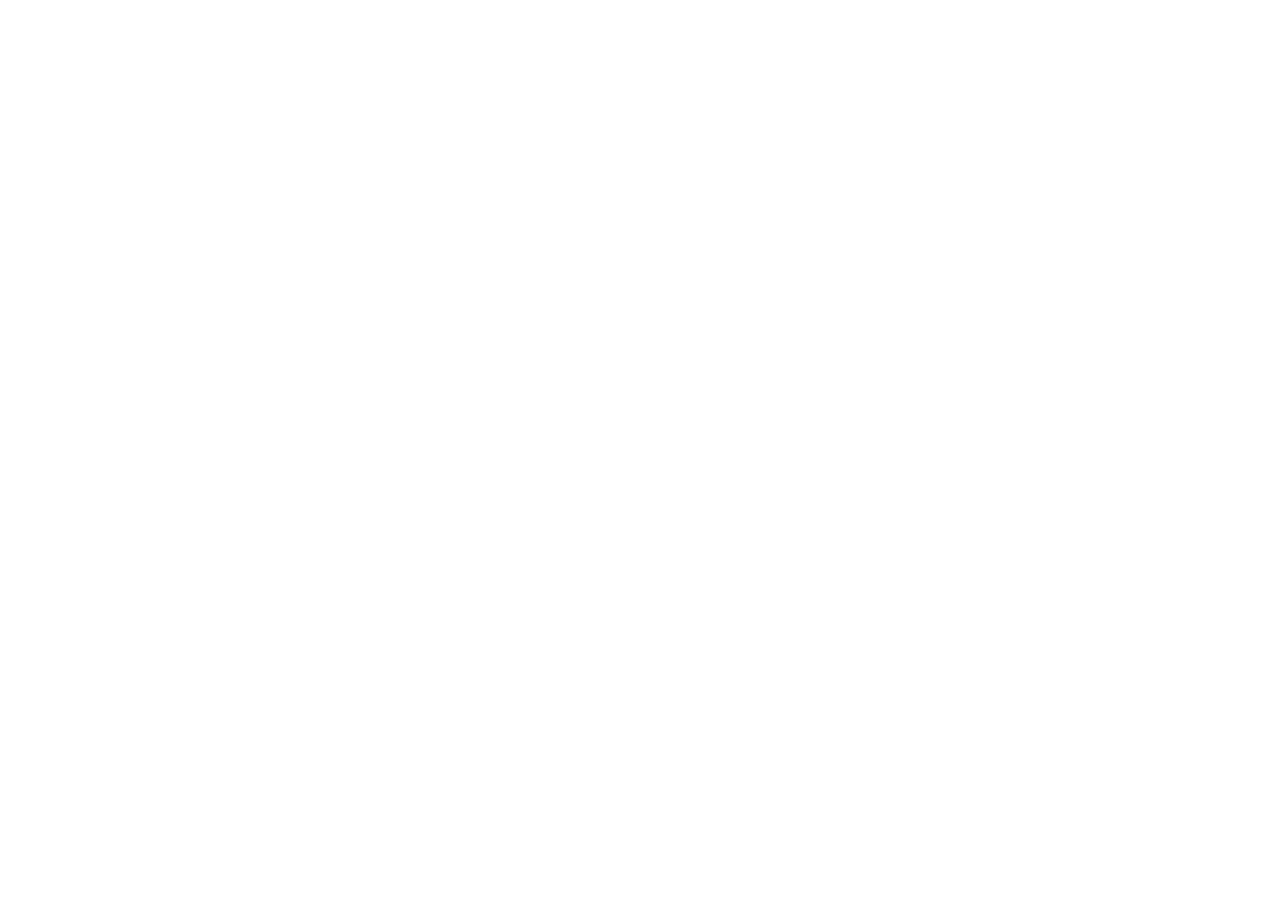
==== commit 964357e6: "Redirige la guía provisional de SOMEXA a recorridos-de-campo Co-Authored-By: Claude Opus 5.5 <norepl" ====
--- a/somexa/index.html
+++ b/somexa/index.html
@@ -2,2916 +2,16 @@
 <html lang="es">
 <head>
 <meta charset="utf-8">
-<meta name="viewport" content="width=device-width, initial-scale=1, viewport-fit=cover">
+<meta name="viewport" content="width=device-width, initial-scale=1">
 <meta name="robots" content="noindex">
-<style>[hidden]{display:none!important} img{max-width:100%} body{margin:0} :root{padding-top:env(safe-area-inset-top,0px);padding-bottom:env(safe-area-inset-bottom,0px)}</style>
+<title>Recorrido SOMEXA 2026</title>
+<link rel="canonical" href="https://hectortecumshe-ai.github.io/recorridos-de-campo/somexa-2026/">
+<meta http-equiv="refresh" content="0; url=https://hectortecumshe-ai.github.io/recorridos-de-campo/somexa-2026/">
+<script>location.replace("https://hectortecumshe-ai.github.io/recorridos-de-campo/somexa-2026/");</script>
+<style>body{margin:0;padding:40px 16px;font:16px/1.5 system-ui,sans-serif;background:#f3f2ea;color:#1b2618}a{color:#a63d24;font-weight:700}</style>
 </head>
 <body>
-<title>Recorrido Agroecológico SOMEXA</title>
-<link rel="preconnect" href="https://fonts.googleapis.com">
-<link rel="stylesheet" href="https://fonts.googleapis.com/css2?family=Archivo:wght@400;500;600;700;800&family=Bricolage+Grotesque:opsz,wght@12..96,600;12..96,800&display=swap">
-<style>
-/* Layout: una sola columna tipo libreta de campo; mapa y perfil arriba, luego la ruta parada por parada */
-:root {
-  --bg: #f3f2ea;
-  --surface: #fbfbf6;
-  --ink: #1b2618;
-  --muted: #5b6656;
-  --line: #d9dacb;
-  --accent: #a63d24;        /* color de la ruta */
-  --maiz: #d9a520;
-  --chip: #e6e8d8;
-  --fr-alta: #dfe9d6; --fr-media: #ebeed7; --fr-baja: #f2ead6;
-  --area: #b9c48f;
-  --font-display: "Bricolage Grotesque", "Archivo", system-ui, sans-serif;
-  --font-body: "Archivo", system-ui, -apple-system, "Segoe UI", sans-serif;
-  color-scheme: light;
-}
-@media (prefers-color-scheme: dark) { :root:not([data-theme="light"]) {
-  --bg: #141a12; --surface: #1c241a; --ink: #e8ecdf; --muted: #a3ad9b; --line: #33402f;
-  --accent: #e0785a; --maiz: #e8bb45; --chip: #263022;
-  --fr-alta: #1f2d1d; --fr-media: #262c1b; --fr-baja: #2c2719; --area: #5f6e3e;
-  color-scheme: dark } }
-:root[data-theme="dark"] {
-  --bg: #141a12; --surface: #1c241a; --ink: #e8ecdf; --muted: #a3ad9b; --line: #33402f;
-  --accent: #e0785a; --maiz: #e8bb45; --chip: #263022;
-  --fr-alta: #1f2d1d; --fr-media: #262c1b; --fr-baja: #2c2719; --area: #5f6e3e;
-  color-scheme: dark }
-
-* { box-sizing: border-box }
-body { background: var(--bg); color: var(--ink); font-family: var(--font-body); font-size: 16px; line-height: 1.5;
-  padding-inline: 16px; padding-block: 0 48px }
-main { max-width: 760px; margin: 0 auto; display: grid; gap: 28px }
-h1, h2, h3 { font-family: var(--font-display); text-wrap: balance; margin: 0; line-height: 1.12 }
-h1 { font-size: clamp(1.7rem, 6.5vw, 2.5rem); font-weight: 800 }
-h2 { font-size: 1.3rem; font-weight: 800 }
-h3 { font-size: 1.15rem; font-weight: 800 }
-p { margin: 0 }
-.eyebrow { font-size: .75rem; letter-spacing: .12em; text-transform: uppercase; font-weight: 700; color: var(--accent) }
-.muted { color: var(--muted) }
-.num { font-variant-numeric: tabular-nums }
-
-header.top { padding-top: 28px; display: grid; gap: 12px }
-.datos { display: grid; grid-template-columns: repeat(auto-fit, minmax(140px, 1fr)); gap: 10px; margin-top: 4px }
-.dato { border-top: 3px solid var(--ink); padding-top: 6px }
-.dato b { display: block; font-family: var(--font-display); font-size: 1.35rem; font-variant-numeric: tabular-nums }
-.dato span { font-size: .82rem; color: var(--muted) }
-
-nav.paradas { position: sticky; top: env(safe-area-inset-top, 0px); z-index: 5; background: var(--bg);
-  margin-inline: -16px; padding: 10px 16px; border-bottom: 1px solid var(--line);
-  display: flex; gap: 8px; overflow-x: auto; scrollbar-width: none }
-nav.paradas::-webkit-scrollbar { display: none }
-nav.paradas a { flex: none; text-decoration: none; color: var(--ink); background: var(--chip); border-radius: 999px;
-  padding: 6px 12px 6px 6px; font-size: .88rem; font-weight: 600; display: flex; align-items: center; gap: 8px }
-nav.paradas a i { font-style: normal; width: 24px; height: 24px; border-radius: 50%; background: var(--ink); color: var(--bg);
-  display: grid; place-items: center; font-size: .8rem; font-weight: 800 }
-nav.paradas a.ahora { outline: 2px solid var(--accent) }
-a:focus-visible, .parada-mapa:focus-visible, button:focus-visible { outline: 3px solid var(--maiz); outline-offset: 2px }
-
-section { display: grid; gap: 12px; min-width: 0 }
-.figura { border-radius: 10px; overflow: hidden; border: 1px solid var(--line); background: var(--surface) }
-.mapa { display: block; width: 100%; height: auto; min-width: 720px }
-.desliza { overflow-x: auto; -webkit-overflow-scrolling: touch }
-.solo-movil { display: none }
-@media (max-width: 720px) { .solo-movil { display: inline } }
-.parada-mapa { cursor: pointer }
-.pie { font-size: .8rem; color: var(--muted) }
-
-.perfil { display: block; width: 100%; height: auto; min-width: 640px; font-family: var(--font-body) }
-.perfil .fr-alta { fill: var(--fr-alta) } .perfil .fr-media { fill: var(--fr-media) } .perfil .fr-baja { fill: var(--fr-baja) }
-.perfil .fr-txt { fill: var(--muted); font-size: 15px; font-weight: 600 }
-.perfil .rej { stroke: var(--line); stroke-width: 1 }
-.perfil .eje { fill: var(--muted); font-size: 15px; font-variant-numeric: tabular-nums }
-.perfil .fuerte { fill: var(--accent); font-weight: 700 }
-.perfil .area { fill: var(--area); opacity: .55 }
-.perfil .linea { fill: none; stroke: var(--accent); stroke-width: 3; stroke-linejoin: round }
-.perfil .bajo { fill: var(--accent) }
-.perfil .guia { stroke: var(--ink); stroke-dasharray: 3 4; opacity: .5 }
-.perfil .parada-perfil circle { fill: var(--ink); stroke: var(--surface); stroke-width: 3 }
-.perfil .parada-perfil text { fill: var(--bg); font-size: 14px; font-weight: 800 }
-
-.tabla-wrap { overflow-x: auto; border: 1px solid var(--line); border-radius: 10px; background: var(--surface) }
-table.matriz { border-collapse: collapse; width: 100%; min-width: 520px; font-size: .88rem }
-.matriz th, .matriz td { padding: 8px 10px; border-bottom: 1px solid var(--line); text-align: center }
-.matriz th:first-child, .matriz td:first-child { text-align: left; font-weight: 600 }
-.matriz thead th { font-size: .78rem; color: var(--muted); font-weight: 600; vertical-align: bottom }
-.matriz tr:last-child td { border-bottom: 0 }
-.punto { display: inline-block; width: 14px; height: 14px; border-radius: 50%; background: var(--accent) }
-.vacio { display: inline-block; width: 6px; height: 6px; border-radius: 50%; background: var(--line) }
-
-ol.linea-tiempo { list-style: none; margin: 0; padding: 0; display: grid; gap: 0 }
-.lt-item { display: grid; grid-template-columns: 64px 1fr; gap: 12px; position: relative; scroll-margin-top: 64px }
-.lt-hora { font-weight: 700; font-variant-numeric: tabular-nums; padding-top: 14px; text-align: right; font-size: .95rem }
-.lt-hora small { display: block; font-weight: 500; color: var(--muted); font-size: .8rem }
-.lt-cuerpo { min-width: 0; border-left: 3px solid var(--line); padding: 12px 0 18px 16px; position: relative }
-.lt-cuerpo::before { content: ""; position: absolute; left: -9px; top: 16px; width: 15px; height: 15px; border-radius: 50%;
-  background: var(--bg); border: 3px solid var(--line) }
-.parada .lt-cuerpo { border-left-color: var(--ink) }
-.parada .lt-cuerpo::before { background: var(--ink); border-color: var(--ink) }
-.tramo .lt-cuerpo { border-left-style: dashed }
-.ahora .lt-cuerpo::before { background: var(--accent); border-color: var(--accent); box-shadow: 0 0 0 5px color-mix(in srgb, var(--accent) 25%, transparent) }
-
-.tarjeta { background: var(--surface); border: 1px solid var(--line); border-radius: 12px; padding: 16px; display: grid; gap: 12px }
-.parada.resaltada .tarjeta { border-color: var(--accent); box-shadow: 0 0 0 2px var(--accent) }
-.tarjeta-cab { display: flex; gap: 12px; align-items: flex-start }
-.tarjeta-cab .n { flex: none; width: 34px; height: 34px; border-radius: 50%; background: var(--ink); color: var(--bg);
-  display: grid; place-items: center; font-weight: 800; font-family: var(--font-display) }
-.tarjeta-cab .muni { font-size: .85rem; color: var(--muted) }
-.estado { display: inline-block; margin-left: 6px; font-size: .72rem; font-weight: 700; color: var(--bg); background: var(--accent);
-  border-radius: 999px; padding: 2px 8px; vertical-align: middle; letter-spacing: .04em }
-.actividad { font-size: 1rem; font-weight: 500 }
-.tags { display: flex; flex-wrap: wrap; gap: 6px }
-.tag { font-size: .76rem; font-weight: 600; background: var(--chip); border-radius: 999px; padding: 3px 10px }
-dl.ficha { margin: 0; display: grid; grid-template-columns: 96px 1fr; gap: 8px 12px; font-size: .9rem }
-dl.ficha dt { color: var(--muted); font-weight: 600 }
-dl.ficha dd { margin: 0; min-width: 0 }
-.alt-grande { font-family: var(--font-display); font-size: 1.15rem; font-weight: 800; font-variant-numeric: tabular-nums }
-.ir { justify-self: start; text-decoration: none; font-weight: 700; color: var(--accent); font-size: .9rem;
-  border: 1.5px solid var(--accent); border-radius: 8px; padding: 7px 12px }
-.tramo-txt { font-size: .9rem; color: var(--muted) }
-.tramo-km { font-weight: 700; color: var(--ink); font-variant-numeric: tabular-nums }
-
-.notas { font-size: .85rem; color: var(--muted); display: grid; gap: 6px; border-top: 1px solid var(--line); padding-top: 14px }
-.llevar { display: grid; grid-template-columns: repeat(auto-fit, minmax(200px, 1fr)); gap: 10px }
-.llevar div { background: var(--surface); border: 1px solid var(--line); border-radius: 10px; padding: 12px; font-size: .9rem }
-.llevar b { display: block; margin-bottom: 2px }
-@media (prefers-reduced-motion: no-preference) { html { scroll-behavior: smooth } }
-@media (max-width: 420px) { dl.ficha { grid-template-columns: 1fr; gap: 2px } dl.ficha dd { margin-bottom: 6px } .lt-item { grid-template-columns: 52px 1fr; gap: 8px } }
-</style>
-
-<main>
-  <header class="top">
-    <p class="eyebrow">SOMEXA · Salida de campo · 10 de noviembre</p>
-    <h1>Recorrido por zonas tropicales de agricultura agroecológica</h1>
-    <p class="muted">De la montaña cafetalera de Huatusco a los lomeríos cálidos de Comapa y Puente Nacional, Veracruz.
-      Cuatro experiencias campesinas: maíz y tortilla, queso, pulpa de fruta y vid.</p>
-    <div class="datos">
-      <div class="dato"><b>07:30</b><span>Salida del CAR, Huatusco</span></div>
-      <div class="dato"><b>82 km</b><span>de ruta hasta Mata de Zarza</span></div>
-      <div class="dato"><b>1,322 → 170 m</b><span>De la montaña a la barranca</span></div>
-      <div class="dato"><b>4 paradas</b><span>Cierre cerca de las 17:15</span></div>
-    </div>
-  </header>
-
-  <nav class="paradas" id="nav" aria-label="Paradas"></nav>
-
-  <section id="mapa" aria-labelledby="t-mapa">
-    <h2 id="t-mapa">Mapa de la ruta</h2>
-    <div class="figura desliza"><svg viewBox="0 0 960 516" xmlns="http://www.w3.org/2000/svg" role="img" aria-label="Mapa del recorrido con relieve" class="mapa">
-<defs><filter id="suave" x="-2%" y="-2%" width="104%" height="104%"><feGaussianBlur stdDeviation="9"/></filter><clipPath id="marco"><rect width="960" height="516" rx="0"/></clipPath></defs>
-<g clip-path="url(#marco)">
-<rect width="960" height="516" fill="#b4c47a"/>
-<g filter="url(#suave)">
-<rect x="-10.8" y="-11.3" width="21.6" height="22.6" fill="#6ea360"/>
-<rect x="8.8" y="-11.3" width="21.6" height="22.6" fill="#4d8952"/>
-<rect x="28.4" y="-11.3" width="21.6" height="22.6" fill="#4b8751"/>
-<rect x="48.0" y="-11.3" width="21.6" height="22.6" fill="#528d55"/>
-<rect x="67.6" y="-11.3" width="21.6" height="22.6" fill="#5b9659"/>
-<rect x="87.2" y="-11.3" width="21.6" height="22.6" fill="#71a561"/>
-<rect x="106.8" y="-11.3" width="21.6" height="22.6" fill="#8bb36a"/>
-<rect x="126.3" y="-11.3" width="21.6" height="22.6" fill="#629c5c"/>
-<rect x="145.9" y="-11.3" width="21.6" height="22.6" fill="#5f995a"/>
-<rect x="165.5" y="-11.3" width="21.6" height="22.6" fill="#5d985a"/>
-<rect x="185.1" y="-11.3" width="21.6" height="22.6" fill="#649d5d"/>
-<rect x="204.7" y="-11.3" width="21.6" height="22.6" fill="#6ca25f"/>
-<rect x="224.3" y="-11.3" width="21.6" height="22.6" fill="#6da260"/>
-<rect x="243.9" y="-11.3" width="21.6" height="22.6" fill="#73a662"/>
-<rect x="263.5" y="-11.3" width="21.6" height="22.6" fill="#84af67"/>
-<rect x="283.1" y="-11.3" width="21.6" height="22.6" fill="#78a963"/>
-<rect x="302.7" y="-11.3" width="21.6" height="22.6" fill="#7cab65"/>
-<rect x="322.3" y="-11.3" width="21.6" height="22.6" fill="#82ae67"/>
-<rect x="341.9" y="-11.3" width="21.6" height="22.6" fill="#86b168"/>
-<rect x="361.4" y="-11.3" width="21.6" height="22.6" fill="#a5be74"/>
-<rect x="381.0" y="-11.3" width="21.6" height="22.6" fill="#8cb46a"/>
-<rect x="400.6" y="-11.3" width="21.6" height="22.6" fill="#8fb56b"/>
-<rect x="420.2" y="-11.3" width="21.6" height="22.6" fill="#92b66c"/>
-<rect x="439.8" y="-11.3" width="21.6" height="22.6" fill="#95b86e"/>
-<rect x="459.4" y="-11.3" width="21.6" height="22.6" fill="#99b96f"/>
-<rect x="479.0" y="-11.3" width="21.6" height="22.6" fill="#9aba70"/>
-<rect x="498.6" y="-11.3" width="21.6" height="22.6" fill="#9ebb71"/>
-<rect x="518.2" y="-11.3" width="21.6" height="22.6" fill="#a0bc72"/>
-<rect x="537.8" y="-11.3" width="21.6" height="22.6" fill="#a4be74"/>
-<rect x="557.4" y="-11.3" width="21.6" height="22.6" fill="#a8bf75"/>
-<rect x="577.0" y="-11.3" width="21.6" height="22.6" fill="#b1c379"/>
-<rect x="596.6" y="-11.3" width="21.6" height="22.6" fill="#a9c076"/>
-<rect x="616.1" y="-11.3" width="21.6" height="22.6" fill="#c3c683"/>
-<rect x="635.7" y="-11.3" width="21.6" height="22.6" fill="#ccc889"/>
-<rect x="655.3" y="-11.3" width="21.6" height="22.6" fill="#cac888"/>
-<rect x="674.9" y="-11.3" width="21.6" height="22.6" fill="#c6c785"/>
-<rect x="694.5" y="-11.3" width="21.6" height="22.6" fill="#cac888"/>
-<rect x="714.1" y="-11.3" width="21.6" height="22.6" fill="#c0c682"/>
-<rect x="733.7" y="-11.3" width="21.6" height="22.6" fill="#c2c683"/>
-<rect x="753.3" y="-11.3" width="21.6" height="22.6" fill="#c4c784"/>
-<rect x="772.9" y="-11.3" width="21.6" height="22.6" fill="#cac888"/>
-<rect x="792.5" y="-11.3" width="21.6" height="22.6" fill="#d0c78b"/>
-<rect x="812.1" y="-11.3" width="21.6" height="22.6" fill="#cbc889"/>
-<rect x="831.7" y="-11.3" width="21.6" height="22.6" fill="#d1c68b"/>
-<rect x="851.2" y="-11.3" width="21.6" height="22.6" fill="#cec88a"/>
-<rect x="870.8" y="-11.3" width="21.6" height="22.6" fill="#d5c48c"/>
-<rect x="890.4" y="-11.3" width="21.6" height="22.6" fill="#d5c48c"/>
-<rect x="910.0" y="-11.3" width="21.6" height="22.6" fill="#d0c78b"/>
-<rect x="929.6" y="-11.3" width="21.6" height="22.6" fill="#d2c68b"/>
-<rect x="949.2" y="-11.3" width="21.6" height="22.6" fill="#d1c68b"/>
-<rect x="-10.8" y="9.3" width="21.6" height="22.6" fill="#5d985a"/>
-<rect x="8.8" y="9.3" width="21.6" height="22.6" fill="#589257"/>
-<rect x="28.4" y="9.3" width="21.6" height="22.6" fill="#7dab65"/>
-<rect x="48.0" y="9.3" width="21.6" height="22.6" fill="#81ae66"/>
-<rect x="67.6" y="9.3" width="21.6" height="22.6" fill="#7eac65"/>
-<rect x="87.2" y="9.3" width="21.6" height="22.6" fill="#70a461"/>
-<rect x="106.8" y="9.3" width="21.6" height="22.6" fill="#5b9559"/>
-<rect x="126.3" y="9.3" width="21.6" height="22.6" fill="#5a9558"/>
-<rect x="145.9" y="9.3" width="21.6" height="22.6" fill="#5b9559"/>
-<rect x="165.5" y="9.3" width="21.6" height="22.6" fill="#6ba15f"/>
-<rect x="185.1" y="9.3" width="21.6" height="22.6" fill="#629c5c"/>
-<rect x="204.7" y="9.3" width="21.6" height="22.6" fill="#679f5e"/>
-<rect x="224.3" y="9.3" width="21.6" height="22.6" fill="#70a461"/>
-<rect x="243.9" y="9.3" width="21.6" height="22.6" fill="#81ae66"/>
-<rect x="263.5" y="9.3" width="21.6" height="22.6" fill="#70a461"/>
-<rect x="283.1" y="9.3" width="21.6" height="22.6" fill="#74a662"/>
-<rect x="302.7" y="9.3" width="21.6" height="22.6" fill="#7baa64"/>
-<rect x="322.3" y="9.3" width="21.6" height="22.6" fill="#7fac66"/>
-<rect x="341.9" y="9.3" width="21.6" height="22.6" fill="#85b068"/>
-<rect x="361.4" y="9.3" width="21.6" height="22.6" fill="#8ab369"/>
-<rect x="381.0" y="9.3" width="21.6" height="22.6" fill="#a7bf75"/>
-<rect x="400.6" y="9.3" width="21.6" height="22.6" fill="#aac076"/>
-<rect x="420.2" y="9.3" width="21.6" height="22.6" fill="#98b96f"/>
-<rect x="439.8" y="9.3" width="21.6" height="22.6" fill="#9bba70"/>
-<rect x="459.4" y="9.3" width="21.6" height="22.6" fill="#9ab96f"/>
-<rect x="479.0" y="9.3" width="21.6" height="22.6" fill="#aec278"/>
-<rect x="498.6" y="9.3" width="21.6" height="22.6" fill="#b3c379"/>
-<rect x="518.2" y="9.3" width="21.6" height="22.6" fill="#a0bc72"/>
-<rect x="537.8" y="9.3" width="21.6" height="22.6" fill="#a2bd73"/>
-<rect x="557.4" y="9.3" width="21.6" height="22.6" fill="#a4be74"/>
-<rect x="577.0" y="9.3" width="21.6" height="22.6" fill="#a6bf75"/>
-<rect x="596.6" y="9.3" width="21.6" height="22.6" fill="#a9c076"/>
-<rect x="616.1" y="9.3" width="21.6" height="22.6" fill="#acc177"/>
-<rect x="635.7" y="9.3" width="21.6" height="22.6" fill="#b6c47b"/>
-<rect x="655.3" y="9.3" width="21.6" height="22.6" fill="#b7c47c"/>
-<rect x="674.9" y="9.3" width="21.6" height="22.6" fill="#b9c57d"/>
-<rect x="694.5" y="9.3" width="21.6" height="22.6" fill="#bec680"/>
-<rect x="714.1" y="9.3" width="21.6" height="22.6" fill="#c1c682"/>
-<rect x="733.7" y="9.3" width="21.6" height="22.6" fill="#c2c683"/>
-<rect x="753.3" y="9.3" width="21.6" height="22.6" fill="#c6c785"/>
-<rect x="772.9" y="9.3" width="21.6" height="22.6" fill="#cfc78a"/>
-<rect x="792.5" y="9.3" width="21.6" height="22.6" fill="#d3c68b"/>
-<rect x="812.1" y="9.3" width="21.6" height="22.6" fill="#d4c58c"/>
-<rect x="831.7" y="9.3" width="21.6" height="22.6" fill="#d4c58c"/>
-<rect x="851.2" y="9.3" width="21.6" height="22.6" fill="#d3c58b"/>
-<rect x="870.8" y="9.3" width="21.6" height="22.6" fill="#d3c58b"/>
-<rect x="890.4" y="9.3" width="21.6" height="22.6" fill="#cec78a"/>
-<rect x="910.0" y="9.3" width="21.6" height="22.6" fill="#d3c58b"/>
-<rect x="929.6" y="9.3" width="21.6" height="22.6" fill="#d2c68b"/>
-<rect x="949.2" y="9.3" width="21.6" height="22.6" fill="#d1c68b"/>
-<rect x="-10.8" y="30.0" width="21.6" height="22.6" fill="#498550"/>
-<rect x="8.8" y="30.0" width="21.6" height="22.6" fill="#4d8852"/>
-<rect x="28.4" y="30.0" width="21.6" height="22.6" fill="#518c54"/>
-<rect x="48.0" y="30.0" width="21.6" height="22.6" fill="#659d5d"/>
-<rect x="67.6" y="30.0" width="21.6" height="22.6" fill="#4f8a53"/>
-<rect x="87.2" y="30.0" width="21.6" height="22.6" fill="#569056"/>
-<rect x="106.8" y="30.0" width="21.6" height="22.6" fill="#569056"/>
-<rect x="126.3" y="30.0" width="21.6" height="22.6" fill="#599358"/>
-<rect x="145.9" y="30.0" width="21.6" height="22.6" fill="#5a9558"/>
-<rect x="165.5" y="30.0" width="21.6" height="22.6" fill="#5d985a"/>
-<rect x="185.1" y="30.0" width="21.6" height="22.6" fill="#5f9a5b"/>
-<rect x="204.7" y="30.0" width="21.6" height="22.6" fill="#6ba15f"/>
-<rect x="224.3" y="30.0" width="21.6" height="22.6" fill="#689f5e"/>
-<rect x="243.9" y="30.0" width="21.6" height="22.6" fill="#6ca25f"/>
-<rect x="263.5" y="30.0" width="21.6" height="22.6" fill="#70a461"/>
-<rect x="283.1" y="30.0" width="21.6" height="22.6" fill="#95b86e"/>
-<rect x="302.7" y="30.0" width="21.6" height="22.6" fill="#87b168"/>
-<rect x="322.3" y="30.0" width="21.6" height="22.6" fill="#88b269"/>
-<rect x="341.9" y="30.0" width="21.6" height="22.6" fill="#84af67"/>
-<rect x="361.4" y="30.0" width="21.6" height="22.6" fill="#8ab369"/>
-<rect x="381.0" y="30.0" width="21.6" height="22.6" fill="#8cb46a"/>
-<rect x="400.6" y="30.0" width="21.6" height="22.6" fill="#90b66c"/>
-<rect x="420.2" y="30.0" width="21.6" height="22.6" fill="#a9c076"/>
-<rect x="439.8" y="30.0" width="21.6" height="22.6" fill="#bac57e"/>
-<rect x="459.4" y="30.0" width="21.6" height="22.6" fill="#acc177"/>
-<rect x="479.0" y="30.0" width="21.6" height="22.6" fill="#bfc681"/>
-<rect x="498.6" y="30.0" width="21.6" height="22.6" fill="#c0c681"/>
-<rect x="518.2" y="30.0" width="21.6" height="22.6" fill="#c0c682"/>
-<rect x="537.8" y="30.0" width="21.6" height="22.6" fill="#c6c786"/>
-<rect x="557.4" y="30.0" width="21.6" height="22.6" fill="#ccc889"/>
-<rect x="577.0" y="30.0" width="21.6" height="22.6" fill="#cdc88a"/>
-<rect x="596.6" y="30.0" width="21.6" height="22.6" fill="#bec680"/>
-<rect x="616.1" y="30.0" width="21.6" height="22.6" fill="#b5c47a"/>
-<rect x="635.7" y="30.0" width="21.6" height="22.6" fill="#b3c379"/>
-<rect x="655.3" y="30.0" width="21.6" height="22.6" fill="#b5c47b"/>
-<rect x="674.9" y="30.0" width="21.6" height="22.6" fill="#b8c57d"/>
-<rect x="694.5" y="30.0" width="21.6" height="22.6" fill="#bcc57f"/>
-<rect x="714.1" y="30.0" width="21.6" height="22.6" fill="#bec680"/>
-<rect x="733.7" y="30.0" width="21.6" height="22.6" fill="#cfc78a"/>
-<rect x="753.3" y="30.0" width="21.6" height="22.6" fill="#d2c68b"/>
-<rect x="772.9" y="30.0" width="21.6" height="22.6" fill="#d3c58b"/>
-<rect x="792.5" y="30.0" width="21.6" height="22.6" fill="#d3c58b"/>
-<rect x="812.1" y="30.0" width="21.6" height="22.6" fill="#c9c787"/>
-<rect x="831.7" y="30.0" width="21.6" height="22.6" fill="#cfc78b"/>
-<rect x="851.2" y="30.0" width="21.6" height="22.6" fill="#ccc889"/>
-<rect x="870.8" y="30.0" width="21.6" height="22.6" fill="#cec78a"/>
-<rect x="890.4" y="30.0" width="21.6" height="22.6" fill="#d2c68b"/>
-<rect x="910.0" y="30.0" width="21.6" height="22.6" fill="#cfc78a"/>
-<rect x="929.6" y="30.0" width="21.6" height="22.6" fill="#d0c68b"/>
-<rect x="949.2" y="30.0" width="21.6" height="22.6" fill="#d1c68b"/>
-<rect x="-10.8" y="50.6" width="21.6" height="22.6" fill="#47834f"/>
-<rect x="8.8" y="50.6" width="21.6" height="22.6" fill="#689f5e"/>
-<rect x="28.4" y="50.6" width="21.6" height="22.6" fill="#4a8551"/>
-<rect x="48.0" y="50.6" width="21.6" height="22.6" fill="#44804e"/>
-<rect x="67.6" y="50.6" width="21.6" height="22.6" fill="#4d8852"/>
-<rect x="87.2" y="50.6" width="21.6" height="22.6" fill="#4d8852"/>
-<rect x="106.8" y="50.6" width="21.6" height="22.6" fill="#5e985a"/>
-<rect x="126.3" y="50.6" width="21.6" height="22.6" fill="#569056"/>
-<rect x="145.9" y="50.6" width="21.6" height="22.6" fill="#5c9659"/>
-<rect x="165.5" y="50.6" width="21.6" height="22.6" fill="#5f995b"/>
-<rect x="185.1" y="50.6" width="21.6" height="22.6" fill="#5d985a"/>
-<rect x="204.7" y="50.6" width="21.6" height="22.6" fill="#639c5c"/>
-<rect x="224.3" y="50.6" width="21.6" height="22.6" fill="#689f5e"/>
-<rect x="243.9" y="50.6" width="21.6" height="22.6" fill="#6ba15f"/>
-<rect x="263.5" y="50.6" width="21.6" height="22.6" fill="#8ab369"/>
-<rect x="283.1" y="50.6" width="21.6" height="22.6" fill="#70a461"/>
-<rect x="302.7" y="50.6" width="21.6" height="22.6" fill="#76a863"/>
-<rect x="322.3" y="50.6" width="21.6" height="22.6" fill="#7baa64"/>
-<rect x="341.9" y="50.6" width="21.6" height="22.6" fill="#87b168"/>
-<rect x="361.4" y="50.6" width="21.6" height="22.6" fill="#85b068"/>
-<rect x="381.0" y="50.6" width="21.6" height="22.6" fill="#8bb46a"/>
-<rect x="400.6" y="50.6" width="21.6" height="22.6" fill="#8fb56b"/>
-<rect x="420.2" y="50.6" width="21.6" height="22.6" fill="#adc177"/>
-<rect x="439.8" y="50.6" width="21.6" height="22.6" fill="#96b86e"/>
-<rect x="459.4" y="50.6" width="21.6" height="22.6" fill="#99b96f"/>
-<rect x="479.0" y="50.6" width="21.6" height="22.6" fill="#9bba70"/>
-<rect x="498.6" y="50.6" width="21.6" height="22.6" fill="#9fbb71"/>
-<rect x="518.2" y="50.6" width="21.6" height="22.6" fill="#a3bd73"/>
-<rect x="537.8" y="50.6" width="21.6" height="22.6" fill="#a6be74"/>
-<rect x="557.4" y="50.6" width="21.6" height="22.6" fill="#acc177"/>
-<rect x="577.0" y="50.6" width="21.6" height="22.6" fill="#b8c57c"/>
-<rect x="596.6" y="50.6" width="21.6" height="22.6" fill="#c8c787"/>
-<rect x="616.1" y="50.6" width="21.6" height="22.6" fill="#cfc78a"/>
-<rect x="635.7" y="50.6" width="21.6" height="22.6" fill="#cfc78a"/>
-<rect x="655.3" y="50.6" width="21.6" height="22.6" fill="#d0c78b"/>
-<rect x="674.9" y="50.6" width="21.6" height="22.6" fill="#d1c68b"/>
-<rect x="694.5" y="50.6" width="21.6" height="22.6" fill="#d1c68b"/>
-<rect x="714.1" y="50.6" width="21.6" height="22.6" fill="#d0c68b"/>
-<rect x="733.7" y="50.6" width="21.6" height="22.6" fill="#cfc78a"/>
-<rect x="753.3" y="50.6" width="21.6" height="22.6" fill="#cec88a"/>
-<rect x="772.9" y="50.6" width="21.6" height="22.6" fill="#cac888"/>
-<rect x="792.5" y="50.6" width="21.6" height="22.6" fill="#cfc78b"/>
-<rect x="812.1" y="50.6" width="21.6" height="22.6" fill="#cbc888"/>
-<rect x="831.7" y="50.6" width="21.6" height="22.6" fill="#d1c68b"/>
-<rect x="851.2" y="50.6" width="21.6" height="22.6" fill="#ccc88a"/>
-<rect x="870.8" y="50.6" width="21.6" height="22.6" fill="#cfc78a"/>
-<rect x="890.4" y="50.6" width="21.6" height="22.6" fill="#cec88a"/>
-<rect x="910.0" y="50.6" width="21.6" height="22.6" fill="#cfc78a"/>
-<rect x="929.6" y="50.6" width="21.6" height="22.6" fill="#d0c78b"/>
-<rect x="949.2" y="50.6" width="21.6" height="22.6" fill="#d1c68b"/>
-<rect x="-10.8" y="71.2" width="21.6" height="22.6" fill="#508b53"/>
-<rect x="8.8" y="71.2" width="21.6" height="22.6" fill="#4e8953"/>
-<rect x="28.4" y="71.2" width="21.6" height="22.6" fill="#3e794b"/>
-<rect x="48.0" y="71.2" width="21.6" height="22.6" fill="#417d4d"/>
-<rect x="67.6" y="71.2" width="21.6" height="22.6" fill="#44804e"/>
-<rect x="87.2" y="71.2" width="21.6" height="22.6" fill="#528d55"/>
-<rect x="106.8" y="71.2" width="21.6" height="22.6" fill="#4d8852"/>
-<rect x="126.3" y="71.2" width="21.6" height="22.6" fill="#528d54"/>
-<rect x="145.9" y="71.2" width="21.6" height="22.6" fill="#599358"/>
-<rect x="165.5" y="71.2" width="21.6" height="22.6" fill="#5a9458"/>
-<rect x="185.1" y="71.2" width="21.6" height="22.6" fill="#5e985a"/>
-<rect x="204.7" y="71.2" width="21.6" height="22.6" fill="#6da260"/>
-<rect x="224.3" y="71.2" width="21.6" height="22.6" fill="#649d5d"/>
-<rect x="243.9" y="71.2" width="21.6" height="22.6" fill="#6aa05f"/>
-<rect x="263.5" y="71.2" width="21.6" height="22.6" fill="#6aa15f"/>
-<rect x="283.1" y="71.2" width="21.6" height="22.6" fill="#6fa360"/>
-<rect x="302.7" y="71.2" width="21.6" height="22.6" fill="#73a662"/>
-<rect x="322.3" y="71.2" width="21.6" height="22.6" fill="#78a863"/>
-<rect x="341.9" y="71.2" width="21.6" height="22.6" fill="#7eac65"/>
-<rect x="361.4" y="71.2" width="21.6" height="22.6" fill="#84af67"/>
-<rect x="381.0" y="71.2" width="21.6" height="22.6" fill="#9cbb71"/>
-<rect x="400.6" y="71.2" width="21.6" height="22.6" fill="#96b86e"/>
-<rect x="420.2" y="71.2" width="21.6" height="22.6" fill="#90b66c"/>
-<rect x="439.8" y="71.2" width="21.6" height="22.6" fill="#96b86e"/>
-<rect x="459.4" y="71.2" width="21.6" height="22.6" fill="#9aba70"/>
-<rect x="479.0" y="71.2" width="21.6" height="22.6" fill="#a0bc72"/>
-<rect x="498.6" y="71.2" width="21.6" height="22.6" fill="#a3bd73"/>
-<rect x="518.2" y="71.2" width="21.6" height="22.6" fill="#afc278"/>
-<rect x="537.8" y="71.2" width="21.6" height="22.6" fill="#bec681"/>
-<rect x="557.4" y="71.2" width="21.6" height="22.6" fill="#c2c683"/>
-<rect x="577.0" y="71.2" width="21.6" height="22.6" fill="#bbc57e"/>
-<rect x="596.6" y="71.2" width="21.6" height="22.6" fill="#c7c786"/>
-<rect x="616.1" y="71.2" width="21.6" height="22.6" fill="#ccc889"/>
-<rect x="635.7" y="71.2" width="21.6" height="22.6" fill="#c3c683"/>
-<rect x="655.3" y="71.2" width="21.6" height="22.6" fill="#cec88a"/>
-<rect x="674.9" y="71.2" width="21.6" height="22.6" fill="#cbc889"/>
-<rect x="694.5" y="71.2" width="21.6" height="22.6" fill="#bec680"/>
-<rect x="714.1" y="71.2" width="21.6" height="22.6" fill="#bdc580"/>
-<rect x="733.7" y="71.2" width="21.6" height="22.6" fill="#cac788"/>
-<rect x="753.3" y="71.2" width="21.6" height="22.6" fill="#cbc889"/>
-<rect x="772.9" y="71.2" width="21.6" height="22.6" fill="#c7c786"/>
-<rect x="792.5" y="71.2" width="21.6" height="22.6" fill="#cdc88a"/>
-<rect x="812.1" y="71.2" width="21.6" height="22.6" fill="#cec88a"/>
-<rect x="831.7" y="71.2" width="21.6" height="22.6" fill="#c8c787"/>
-<rect x="851.2" y="71.2" width="21.6" height="22.6" fill="#cac888"/>
-<rect x="870.8" y="71.2" width="21.6" height="22.6" fill="#ccc889"/>
-<rect x="890.4" y="71.2" width="21.6" height="22.6" fill="#cdc88a"/>
-<rect x="910.0" y="71.2" width="21.6" height="22.6" fill="#cfc78a"/>
-<rect x="929.6" y="71.2" width="21.6" height="22.6" fill="#d0c78b"/>
-<rect x="949.2" y="71.2" width="21.6" height="22.6" fill="#d0c68b"/>
-<rect x="-10.8" y="91.9" width="21.6" height="22.6" fill="#5d985a"/>
-<rect x="8.8" y="91.9" width="21.6" height="22.6" fill="#3e794b"/>
-<rect x="28.4" y="91.9" width="21.6" height="22.6" fill="#3e784a"/>
-<rect x="48.0" y="91.9" width="21.6" height="22.6" fill="#407b4c"/>
-<rect x="67.6" y="91.9" width="21.6" height="22.6" fill="#447f4e"/>
-<rect x="87.2" y="91.9" width="21.6" height="22.6" fill="#47824f"/>
-<rect x="106.8" y="91.9" width="21.6" height="22.6" fill="#4a8651"/>
-<rect x="126.3" y="91.9" width="21.6" height="22.6" fill="#5c9659"/>
-<rect x="145.9" y="91.9" width="21.6" height="22.6" fill="#508b54"/>
-<rect x="165.5" y="91.9" width="21.6" height="22.6" fill="#589357"/>
-<rect x="185.1" y="91.9" width="21.6" height="22.6" fill="#609b5b"/>
-<rect x="204.7" y="91.9" width="21.6" height="22.6" fill="#629c5c"/>
-<rect x="224.3" y="91.9" width="21.6" height="22.6" fill="#619b5c"/>
-<rect x="243.9" y="91.9" width="21.6" height="22.6" fill="#629c5c"/>
-<rect x="263.5" y="91.9" width="21.6" height="22.6" fill="#689f5e"/>
-<rect x="283.1" y="91.9" width="21.6" height="22.6" fill="#6da260"/>
-<rect x="302.7" y="91.9" width="21.6" height="22.6" fill="#72a561"/>
-<rect x="322.3" y="91.9" width="21.6" height="22.6" fill="#79a964"/>
-<rect x="341.9" y="91.9" width="21.6" height="22.6" fill="#98b96f"/>
-<rect x="361.4" y="91.9" width="21.6" height="22.6" fill="#98b96f"/>
-<rect x="381.0" y="91.9" width="21.6" height="22.6" fill="#a4be74"/>
-<rect x="400.6" y="91.9" width="21.6" height="22.6" fill="#8cb46a"/>
-<rect x="420.2" y="91.9" width="21.6" height="22.6" fill="#90b66c"/>
-<rect x="439.8" y="91.9" width="21.6" height="22.6" fill="#93b76d"/>
-<rect x="459.4" y="91.9" width="21.6" height="22.6" fill="#97b96f"/>
-<rect x="479.0" y="91.9" width="21.6" height="22.6" fill="#a3bd73"/>
-<rect x="498.6" y="91.9" width="21.6" height="22.6" fill="#9ebb71"/>
-<rect x="518.2" y="91.9" width="21.6" height="22.6" fill="#acc177"/>
-<rect x="537.8" y="91.9" width="21.6" height="22.6" fill="#b8c57c"/>
-<rect x="557.4" y="91.9" width="21.6" height="22.6" fill="#bcc57f"/>
-<rect x="577.0" y="91.9" width="21.6" height="22.6" fill="#adc177"/>
-<rect x="596.6" y="91.9" width="21.6" height="22.6" fill="#afc278"/>
-<rect x="616.1" y="91.9" width="21.6" height="22.6" fill="#b4c47a"/>
-<rect x="635.7" y="91.9" width="21.6" height="22.6" fill="#c6c786"/>
-<rect x="655.3" y="91.9" width="21.6" height="22.6" fill="#b6c47c"/>
-<rect x="674.9" y="91.9" width="21.6" height="22.6" fill="#b8c57d"/>
-<rect x="694.5" y="91.9" width="21.6" height="22.6" fill="#bbc57e"/>
-<rect x="714.1" y="91.9" width="21.6" height="22.6" fill="#c4c784"/>
-<rect x="733.7" y="91.9" width="21.6" height="22.6" fill="#bfc681"/>
-<rect x="753.3" y="91.9" width="21.6" height="22.6" fill="#c1c682"/>
-<rect x="772.9" y="91.9" width="21.6" height="22.6" fill="#c2c683"/>
-<rect x="792.5" y="91.9" width="21.6" height="22.6" fill="#c5c785"/>
-<rect x="812.1" y="91.9" width="21.6" height="22.6" fill="#c6c786"/>
-<rect x="831.7" y="91.9" width="21.6" height="22.6" fill="#c8c787"/>
-<rect x="851.2" y="91.9" width="21.6" height="22.6" fill="#cdc88a"/>
-<rect x="870.8" y="91.9" width="21.6" height="22.6" fill="#ccc889"/>
-<rect x="890.4" y="91.9" width="21.6" height="22.6" fill="#cdc88a"/>
-<rect x="910.0" y="91.9" width="21.6" height="22.6" fill="#cec88a"/>
-<rect x="929.6" y="91.9" width="21.6" height="22.6" fill="#cfc78a"/>
-<rect x="949.2" y="91.9" width="21.6" height="22.6" fill="#d0c78b"/>
-<rect x="-10.8" y="112.5" width="21.6" height="22.6" fill="#4c8852"/>
-<rect x="8.8" y="112.5" width="21.6" height="22.6" fill="#3d784a"/>
-<rect x="28.4" y="112.5" width="21.6" height="22.6" fill="#3e784a"/>
-<rect x="48.0" y="112.5" width="21.6" height="22.6" fill="#3e794b"/>
-<rect x="67.6" y="112.5" width="21.6" height="22.6" fill="#407c4c"/>
-<rect x="87.2" y="112.5" width="21.6" height="22.6" fill="#407b4c"/>
-<rect x="106.8" y="112.5" width="21.6" height="22.6" fill="#47824f"/>
-<rect x="126.3" y="112.5" width="21.6" height="22.6" fill="#47834f"/>
-<rect x="145.9" y="112.5" width="21.6" height="22.6" fill="#4c8852"/>
-<rect x="165.5" y="112.5" width="21.6" height="22.6" fill="#518c54"/>
-<rect x="185.1" y="112.5" width="21.6" height="22.6" fill="#569056"/>
-<rect x="204.7" y="112.5" width="21.6" height="22.6" fill="#5e985a"/>
-<rect x="224.3" y="112.5" width="21.6" height="22.6" fill="#5b9659"/>
-<rect x="243.9" y="112.5" width="21.6" height="22.6" fill="#5f995b"/>
-<rect x="263.5" y="112.5" width="21.6" height="22.6" fill="#659d5d"/>
-<rect x="283.1" y="112.5" width="21.6" height="22.6" fill="#6ca25f"/>
-<rect x="302.7" y="112.5" width="21.6" height="22.6" fill="#73a662"/>
-<rect x="322.3" y="112.5" width="21.6" height="22.6" fill="#78a863"/>
-<rect x="341.9" y="112.5" width="21.6" height="22.6" fill="#99b96f"/>
-<rect x="361.4" y="112.5" width="21.6" height="22.6" fill="#80ad66"/>
-<rect x="381.0" y="112.5" width="21.6" height="22.6" fill="#85b068"/>
-<rect x="400.6" y="112.5" width="21.6" height="22.6" fill="#8ab369"/>
-<rect x="420.2" y="112.5" width="21.6" height="22.6" fill="#8db56b"/>
-<rect x="439.8" y="112.5" width="21.6" height="22.6" fill="#91b66c"/>
-<rect x="459.4" y="112.5" width="21.6" height="22.6" fill="#95b86e"/>
-<rect x="479.0" y="112.5" width="21.6" height="22.6" fill="#9bba70"/>
-<rect x="498.6" y="112.5" width="21.6" height="22.6" fill="#a1bc72"/>
-<rect x="518.2" y="112.5" width="21.6" height="22.6" fill="#a1bd73"/>
-<rect x="537.8" y="112.5" width="21.6" height="22.6" fill="#a7bf75"/>
-<rect x="557.4" y="112.5" width="21.6" height="22.6" fill="#acc177"/>
-<rect x="577.0" y="112.5" width="21.6" height="22.6" fill="#abc076"/>
-<rect x="596.6" y="112.5" width="21.6" height="22.6" fill="#afc278"/>
-<rect x="616.1" y="112.5" width="21.6" height="22.6" fill="#b7c47c"/>
-<rect x="635.7" y="112.5" width="21.6" height="22.6" fill="#b5c47a"/>
-<rect x="655.3" y="112.5" width="21.6" height="22.6" fill="#bac57e"/>
-<rect x="674.9" y="112.5" width="21.6" height="22.6" fill="#bbc57e"/>
-<rect x="694.5" y="112.5" width="21.6" height="22.6" fill="#bac57e"/>
-<rect x="714.1" y="112.5" width="21.6" height="22.6" fill="#bcc57f"/>
-<rect x="733.7" y="112.5" width="21.6" height="22.6" fill="#bec681"/>
-<rect x="753.3" y="112.5" width="21.6" height="22.6" fill="#c4c784"/>
-<rect x="772.9" y="112.5" width="21.6" height="22.6" fill="#c2c683"/>
-<rect x="792.5" y="112.5" width="21.6" height="22.6" fill="#c3c684"/>
-<rect x="812.1" y="112.5" width="21.6" height="22.6" fill="#c6c785"/>
-<rect x="831.7" y="112.5" width="21.6" height="22.6" fill="#c8c787"/>
-<rect x="851.2" y="112.5" width="21.6" height="22.6" fill="#c9c788"/>
-<rect x="870.8" y="112.5" width="21.6" height="22.6" fill="#ccc889"/>
-<rect x="890.4" y="112.5" width="21.6" height="22.6" fill="#cdc88a"/>
-<rect x="910.0" y="112.5" width="21.6" height="22.6" fill="#cec88a"/>
-<rect x="929.6" y="112.5" width="21.6" height="22.6" fill="#cfc78a"/>
-<rect x="949.2" y="112.5" width="21.6" height="22.6" fill="#d0c78b"/>
-<rect x="-10.8" y="133.2" width="21.6" height="22.6" fill="#3e794b"/>
-<rect x="8.8" y="133.2" width="21.6" height="22.6" fill="#3d764a"/>
-<rect x="28.4" y="133.2" width="21.6" height="22.6" fill="#3c7549"/>
-<rect x="48.0" y="133.2" width="21.6" height="22.6" fill="#3b7449"/>
-<rect x="67.6" y="133.2" width="21.6" height="22.6" fill="#3f7b4c"/>
-<rect x="87.2" y="133.2" width="21.6" height="22.6" fill="#3f7a4b"/>
-<rect x="106.8" y="133.2" width="21.6" height="22.6" fill="#417d4c"/>
-<rect x="126.3" y="133.2" width="21.6" height="22.6" fill="#437f4d"/>
-<rect x="145.9" y="133.2" width="21.6" height="22.6" fill="#498450"/>
-<rect x="165.5" y="133.2" width="21.6" height="22.6" fill="#4e8953"/>
-<rect x="185.1" y="133.2" width="21.6" height="22.6" fill="#599358"/>
-<rect x="204.7" y="133.2" width="21.6" height="22.6" fill="#548f56"/>
-<rect x="224.3" y="133.2" width="21.6" height="22.6" fill="#5e985a"/>
-<rect x="243.9" y="133.2" width="21.6" height="22.6" fill="#609a5b"/>
-<rect x="263.5" y="133.2" width="21.6" height="22.6" fill="#669e5d"/>
-<rect x="283.1" y="133.2" width="21.6" height="22.6" fill="#6aa15f"/>
-<rect x="302.7" y="133.2" width="21.6" height="22.6" fill="#6fa360"/>
-<rect x="322.3" y="133.2" width="21.6" height="22.6" fill="#92b66c"/>
-<rect x="341.9" y="133.2" width="21.6" height="22.6" fill="#78a963"/>
-<rect x="361.4" y="133.2" width="21.6" height="22.6" fill="#7eac65"/>
-<rect x="381.0" y="133.2" width="21.6" height="22.6" fill="#83af67"/>
-<rect x="400.6" y="133.2" width="21.6" height="22.6" fill="#86b168"/>
-<rect x="420.2" y="133.2" width="21.6" height="22.6" fill="#8cb46a"/>
-<rect x="439.8" y="133.2" width="21.6" height="22.6" fill="#94b76d"/>
-<rect x="459.4" y="133.2" width="21.6" height="22.6" fill="#94b76d"/>
-<rect x="479.0" y="133.2" width="21.6" height="22.6" fill="#98b96f"/>
-<rect x="498.6" y="133.2" width="21.6" height="22.6" fill="#9dbb71"/>
-<rect x="518.2" y="133.2" width="21.6" height="22.6" fill="#a0bc72"/>
-<rect x="537.8" y="133.2" width="21.6" height="22.6" fill="#a3bd73"/>
-<rect x="557.4" y="133.2" width="21.6" height="22.6" fill="#a7bf75"/>
-<rect x="577.0" y="133.2" width="21.6" height="22.6" fill="#aec278"/>
-<rect x="596.6" y="133.2" width="21.6" height="22.6" fill="#adc177"/>
-<rect x="616.1" y="133.2" width="21.6" height="22.6" fill="#afc278"/>
-<rect x="635.7" y="133.2" width="21.6" height="22.6" fill="#b4c47a"/>
-<rect x="655.3" y="133.2" width="21.6" height="22.6" fill="#b6c47c"/>
-<rect x="674.9" y="133.2" width="21.6" height="22.6" fill="#b7c57c"/>
-<rect x="694.5" y="133.2" width="21.6" height="22.6" fill="#bdc580"/>
-<rect x="714.1" y="133.2" width="21.6" height="22.6" fill="#bcc57f"/>
-<rect x="733.7" y="133.2" width="21.6" height="22.6" fill="#bec681"/>
-<rect x="753.3" y="133.2" width="21.6" height="22.6" fill="#c1c682"/>
-<rect x="772.9" y="133.2" width="21.6" height="22.6" fill="#c2c683"/>
-<rect x="792.5" y="133.2" width="21.6" height="22.6" fill="#c4c684"/>
-<rect x="812.1" y="133.2" width="21.6" height="22.6" fill="#c7c786"/>
-<rect x="831.7" y="133.2" width="21.6" height="22.6" fill="#c7c786"/>
-<rect x="851.2" y="133.2" width="21.6" height="22.6" fill="#cbc889"/>
-<rect x="870.8" y="133.2" width="21.6" height="22.6" fill="#cac888"/>
-<rect x="890.4" y="133.2" width="21.6" height="22.6" fill="#d3c58b"/>
-<rect x="910.0" y="133.2" width="21.6" height="22.6" fill="#d1c68b"/>
-<rect x="929.6" y="133.2" width="21.6" height="22.6" fill="#d6c48c"/>
-<rect x="949.2" y="133.2" width="21.6" height="22.6" fill="#d3c68b"/>
-<rect x="-10.8" y="153.8" width="21.6" height="22.6" fill="#386f46"/>
-<rect x="8.8" y="153.8" width="21.6" height="22.6" fill="#386f46"/>
-<rect x="28.4" y="153.8" width="21.6" height="22.6" fill="#3a7247"/>
-<rect x="48.0" y="153.8" width="21.6" height="22.6" fill="#3b7449"/>
-<rect x="67.6" y="153.8" width="21.6" height="22.6" fill="#3e784a"/>
-<rect x="87.2" y="153.8" width="21.6" height="22.6" fill="#3e794a"/>
-<rect x="106.8" y="153.8" width="21.6" height="22.6" fill="#407c4c"/>
-<rect x="126.3" y="153.8" width="21.6" height="22.6" fill="#427e4d"/>
-<rect x="145.9" y="153.8" width="21.6" height="22.6" fill="#47824f"/>
-<rect x="165.5" y="153.8" width="21.6" height="22.6" fill="#4d8852"/>
-<rect x="185.1" y="153.8" width="21.6" height="22.6" fill="#559056"/>
-<rect x="204.7" y="153.8" width="21.6" height="22.6" fill="#579257"/>
-<rect x="224.3" y="153.8" width="21.6" height="22.6" fill="#5c9759"/>
-<rect x="243.9" y="153.8" width="21.6" height="22.6" fill="#5e985a"/>
-<rect x="263.5" y="153.8" width="21.6" height="22.6" fill="#649d5d"/>
-<rect x="283.1" y="153.8" width="21.6" height="22.6" fill="#70a461"/>
-<rect x="302.7" y="153.8" width="21.6" height="22.6" fill="#6ca25f"/>
-<rect x="322.3" y="153.8" width="21.6" height="22.6" fill="#72a561"/>
-<rect x="341.9" y="153.8" width="21.6" height="22.6" fill="#76a763"/>
-<rect x="361.4" y="153.8" width="21.6" height="22.6" fill="#7aaa64"/>
-<rect x="381.0" y="153.8" width="21.6" height="22.6" fill="#7fac66"/>
-<rect x="400.6" y="153.8" width="21.6" height="22.6" fill="#85b068"/>
-<rect x="420.2" y="153.8" width="21.6" height="22.6" fill="#8ab369"/>
-<rect x="439.8" y="153.8" width="21.6" height="22.6" fill="#8eb56b"/>
-<rect x="459.4" y="153.8" width="21.6" height="22.6" fill="#94b76d"/>
-<rect x="479.0" y="153.8" width="21.6" height="22.6" fill="#98b96f"/>
-<rect x="498.6" y="153.8" width="21.6" height="22.6" fill="#9cba70"/>
-<rect x="518.2" y="153.8" width="21.6" height="22.6" fill="#a4bd73"/>
-<rect x="537.8" y="153.8" width="21.6" height="22.6" fill="#a2bd73"/>
-<rect x="557.4" y="153.8" width="21.6" height="22.6" fill="#a5be74"/>
-<rect x="577.0" y="153.8" width="21.6" height="22.6" fill="#acc177"/>
-<rect x="596.6" y="153.8" width="21.6" height="22.6" fill="#acc177"/>
-<rect x="616.1" y="153.8" width="21.6" height="22.6" fill="#b0c278"/>
-<rect x="635.7" y="153.8" width="21.6" height="22.6" fill="#b2c379"/>
-<rect x="655.3" y="153.8" width="21.6" height="22.6" fill="#b4c47a"/>
-<rect x="674.9" y="153.8" width="21.6" height="22.6" fill="#b8c57d"/>
-<rect x="694.5" y="153.8" width="21.6" height="22.6" fill="#bac57e"/>
-<rect x="714.1" y="153.8" width="21.6" height="22.6" fill="#bdc580"/>
-<rect x="733.7" y="153.8" width="21.6" height="22.6" fill="#bfc681"/>
-<rect x="753.3" y="153.8" width="21.6" height="22.6" fill="#c0c682"/>
-<rect x="772.9" y="153.8" width="21.6" height="22.6" fill="#d0c78b"/>
-<rect x="792.5" y="153.8" width="21.6" height="22.6" fill="#cfc78a"/>
-<rect x="812.1" y="153.8" width="21.6" height="22.6" fill="#d2c68b"/>
-<rect x="831.7" y="153.8" width="21.6" height="22.6" fill="#d3c58b"/>
-<rect x="851.2" y="153.8" width="21.6" height="22.6" fill="#d4c58c"/>
-<rect x="870.8" y="153.8" width="21.6" height="22.6" fill="#d3c58b"/>
-<rect x="890.4" y="153.8" width="21.6" height="22.6" fill="#d2c68b"/>
-<rect x="910.0" y="153.8" width="21.6" height="22.6" fill="#d0c68b"/>
-<rect x="929.6" y="153.8" width="21.6" height="22.6" fill="#cfc78a"/>
-<rect x="949.2" y="153.8" width="21.6" height="22.6" fill="#d2c68b"/>
-<rect x="-10.8" y="174.4" width="21.6" height="22.6" fill="#376e46"/>
-<rect x="8.8" y="174.4" width="21.6" height="22.6" fill="#386f46"/>
-<rect x="28.4" y="174.4" width="21.6" height="22.6" fill="#397147"/>
-<rect x="48.0" y="174.4" width="21.6" height="22.6" fill="#3a7248"/>
-<rect x="67.6" y="174.4" width="21.6" height="22.6" fill="#3c7549"/>
-<rect x="87.2" y="174.4" width="21.6" height="22.6" fill="#3e784a"/>
-<rect x="106.8" y="174.4" width="21.6" height="22.6" fill="#3e794b"/>
-<rect x="126.3" y="174.4" width="21.6" height="22.6" fill="#407c4c"/>
-<rect x="145.9" y="174.4" width="21.6" height="22.6" fill="#488350"/>
-<rect x="165.5" y="174.4" width="21.6" height="22.6" fill="#4e8953"/>
-<rect x="185.1" y="174.4" width="21.6" height="22.6" fill="#518c54"/>
-<rect x="204.7" y="174.4" width="21.6" height="22.6" fill="#5a9558"/>
-<rect x="224.3" y="174.4" width="21.6" height="22.6" fill="#649d5d"/>
-<rect x="243.9" y="174.4" width="21.6" height="22.6" fill="#69a05e"/>
-<rect x="263.5" y="174.4" width="21.6" height="22.6" fill="#639c5c"/>
-<rect x="283.1" y="174.4" width="21.6" height="22.6" fill="#689f5e"/>
-<rect x="302.7" y="174.4" width="21.6" height="22.6" fill="#6ca25f"/>
-<rect x="322.3" y="174.4" width="21.6" height="22.6" fill="#70a461"/>
-<rect x="341.9" y="174.4" width="21.6" height="22.6" fill="#75a762"/>
-<rect x="361.4" y="174.4" width="21.6" height="22.6" fill="#7baa64"/>
-<rect x="381.0" y="174.4" width="21.6" height="22.6" fill="#80ad66"/>
-<rect x="400.6" y="174.4" width="21.6" height="22.6" fill="#84af67"/>
-<rect x="420.2" y="174.4" width="21.6" height="22.6" fill="#8cb46a"/>
-<rect x="439.8" y="174.4" width="21.6" height="22.6" fill="#8db46a"/>
-<rect x="459.4" y="174.4" width="21.6" height="22.6" fill="#95b86e"/>
-<rect x="479.0" y="174.4" width="21.6" height="22.6" fill="#97b86e"/>
-<rect x="498.6" y="174.4" width="21.6" height="22.6" fill="#9cba70"/>
-<rect x="518.2" y="174.4" width="21.6" height="22.6" fill="#9ebb71"/>
-<rect x="537.8" y="174.4" width="21.6" height="22.6" fill="#a2bd73"/>
-<rect x="557.4" y="174.4" width="21.6" height="22.6" fill="#a5be74"/>
-<rect x="577.0" y="174.4" width="21.6" height="22.6" fill="#a8bf75"/>
-<rect x="596.6" y="174.4" width="21.6" height="22.6" fill="#abc076"/>
-<rect x="616.1" y="174.4" width="21.6" height="22.6" fill="#afc278"/>
-<rect x="635.7" y="174.4" width="21.6" height="22.6" fill="#b1c379"/>
-<rect x="655.3" y="174.4" width="21.6" height="22.6" fill="#b9c57d"/>
-<rect x="674.9" y="174.4" width="21.6" height="22.6" fill="#bdc580"/>
-<rect x="694.5" y="174.4" width="21.6" height="22.6" fill="#b9c57d"/>
-<rect x="714.1" y="174.4" width="21.6" height="22.6" fill="#bec680"/>
-<rect x="733.7" y="174.4" width="21.6" height="22.6" fill="#bdc580"/>
-<rect x="753.3" y="174.4" width="21.6" height="22.6" fill="#c2c683"/>
-<rect x="772.9" y="174.4" width="21.6" height="22.6" fill="#d0c68b"/>
-<rect x="792.5" y="174.4" width="21.6" height="22.6" fill="#c8c787"/>
-<rect x="812.1" y="174.4" width="21.6" height="22.6" fill="#c4c684"/>
-<rect x="831.7" y="174.4" width="21.6" height="22.6" fill="#d0c78b"/>
-<rect x="851.2" y="174.4" width="21.6" height="22.6" fill="#c7c786"/>
-<rect x="870.8" y="174.4" width="21.6" height="22.6" fill="#cac888"/>
-<rect x="890.4" y="174.4" width="21.6" height="22.6" fill="#ccc88a"/>
-<rect x="910.0" y="174.4" width="21.6" height="22.6" fill="#cdc88a"/>
-<rect x="929.6" y="174.4" width="21.6" height="22.6" fill="#cec88a"/>
-<rect x="949.2" y="174.4" width="21.6" height="22.6" fill="#cfc78a"/>
-<rect x="-10.8" y="195.1" width="21.6" height="22.6" fill="#386f46"/>
-<rect x="8.8" y="195.1" width="21.6" height="22.6" fill="#397147"/>
-<rect x="28.4" y="195.1" width="21.6" height="22.6" fill="#3a7348"/>
-<rect x="48.0" y="195.1" width="21.6" height="22.6" fill="#3b7448"/>
-<rect x="67.6" y="195.1" width="21.6" height="22.6" fill="#3d774a"/>
-<rect x="87.2" y="195.1" width="21.6" height="22.6" fill="#3c7649"/>
-<rect x="106.8" y="195.1" width="21.6" height="22.6" fill="#3d784a"/>
-<rect x="126.3" y="195.1" width="21.6" height="22.6" fill="#3e794b"/>
-<rect x="145.9" y="195.1" width="21.6" height="22.6" fill="#447f4e"/>
-<rect x="165.5" y="195.1" width="21.6" height="22.6" fill="#45814e"/>
-<rect x="185.1" y="195.1" width="21.6" height="22.6" fill="#4c8852"/>
-<rect x="204.7" y="195.1" width="21.6" height="22.6" fill="#508b53"/>
-<rect x="224.3" y="195.1" width="21.6" height="22.6" fill="#599358"/>
-<rect x="243.9" y="195.1" width="21.6" height="22.6" fill="#5c9759"/>
-<rect x="263.5" y="195.1" width="21.6" height="22.6" fill="#649d5d"/>
-<rect x="283.1" y="195.1" width="21.6" height="22.6" fill="#679f5e"/>
-<rect x="302.7" y="195.1" width="21.6" height="22.6" fill="#6da360"/>
-<rect x="322.3" y="195.1" width="21.6" height="22.6" fill="#71a561"/>
-<rect x="341.9" y="195.1" width="21.6" height="22.6" fill="#78a863"/>
-<rect x="361.4" y="195.1" width="21.6" height="22.6" fill="#7dac65"/>
-<rect x="381.0" y="195.1" width="21.6" height="22.6" fill="#81ad66"/>
-<rect x="400.6" y="195.1" width="21.6" height="22.6" fill="#85b068"/>
-<rect x="420.2" y="195.1" width="21.6" height="22.6" fill="#8ab369"/>
-<rect x="439.8" y="195.1" width="21.6" height="22.6" fill="#8db56b"/>
-<rect x="459.4" y="195.1" width="21.6" height="22.6" fill="#91b66c"/>
-<rect x="479.0" y="195.1" width="21.6" height="22.6" fill="#99b96f"/>
-<rect x="498.6" y="195.1" width="21.6" height="22.6" fill="#9bba70"/>
-<rect x="518.2" y="195.1" width="21.6" height="22.6" fill="#9ebb71"/>
-<rect x="537.8" y="195.1" width="21.6" height="22.6" fill="#a1bd73"/>
-<rect x="557.4" y="195.1" width="21.6" height="22.6" fill="#a4be74"/>
-<rect x="577.0" y="195.1" width="21.6" height="22.6" fill="#a7bf75"/>
-<rect x="596.6" y="195.1" width="21.6" height="22.6" fill="#aac076"/>
-<rect x="616.1" y="195.1" width="21.6" height="22.6" fill="#b0c379"/>
-<rect x="635.7" y="195.1" width="21.6" height="22.6" fill="#b0c379"/>
-<rect x="655.3" y="195.1" width="21.6" height="22.6" fill="#b4c47a"/>
-<rect x="674.9" y="195.1" width="21.6" height="22.6" fill="#b7c57c"/>
-<rect x="694.5" y="195.1" width="21.6" height="22.6" fill="#c7c786"/>
-<rect x="714.1" y="195.1" width="21.6" height="22.6" fill="#ccc889"/>
-<rect x="733.7" y="195.1" width="21.6" height="22.6" fill="#c8c787"/>
-<rect x="753.3" y="195.1" width="21.6" height="22.6" fill="#c1c682"/>
-<rect x="772.9" y="195.1" width="21.6" height="22.6" fill="#bfc681"/>
-<rect x="792.5" y="195.1" width="21.6" height="22.6" fill="#c1c682"/>
-<rect x="812.1" y="195.1" width="21.6" height="22.6" fill="#c6c785"/>
-<rect x="831.7" y="195.1" width="21.6" height="22.6" fill="#c5c785"/>
-<rect x="851.2" y="195.1" width="21.6" height="22.6" fill="#c7c786"/>
-<rect x="870.8" y="195.1" width="21.6" height="22.6" fill="#c9c787"/>
-<rect x="890.4" y="195.1" width="21.6" height="22.6" fill="#cbc889"/>
-<rect x="910.0" y="195.1" width="21.6" height="22.6" fill="#cdc88a"/>
-<rect x="929.6" y="195.1" width="21.6" height="22.6" fill="#cec88a"/>
-<rect x="949.2" y="195.1" width="21.6" height="22.6" fill="#cfc78a"/>
-<rect x="-10.8" y="215.7" width="21.6" height="22.6" fill="#397147"/>
-<rect x="8.8" y="215.7" width="21.6" height="22.6" fill="#3a7248"/>
-<rect x="28.4" y="215.7" width="21.6" height="22.6" fill="#3a7348"/>
-<rect x="48.0" y="215.7" width="21.6" height="22.6" fill="#3d774a"/>
-<rect x="67.6" y="215.7" width="21.6" height="22.6" fill="#3d774a"/>
-<rect x="87.2" y="215.7" width="21.6" height="22.6" fill="#3d784a"/>
-<rect x="106.8" y="215.7" width="21.6" height="22.6" fill="#3e794b"/>
-<rect x="126.3" y="215.7" width="21.6" height="22.6" fill="#3f7b4b"/>
-<rect x="145.9" y="215.7" width="21.6" height="22.6" fill="#46824f"/>
-<rect x="165.5" y="215.7" width="21.6" height="22.6" fill="#4b8751"/>
-<rect x="185.1" y="215.7" width="21.6" height="22.6" fill="#488450"/>
-<rect x="204.7" y="215.7" width="21.6" height="22.6" fill="#548f56"/>
-<rect x="224.3" y="215.7" width="21.6" height="22.6" fill="#589257"/>
-<rect x="243.9" y="215.7" width="21.6" height="22.6" fill="#5c9659"/>
-<rect x="263.5" y="215.7" width="21.6" height="22.6" fill="#609a5b"/>
-<rect x="283.1" y="215.7" width="21.6" height="22.6" fill="#669e5d"/>
-<rect x="302.7" y="215.7" width="21.6" height="22.6" fill="#6da260"/>
-<rect x="322.3" y="215.7" width="21.6" height="22.6" fill="#74a662"/>
-<rect x="341.9" y="215.7" width="21.6" height="22.6" fill="#7aaa64"/>
-<rect x="361.4" y="215.7" width="21.6" height="22.6" fill="#7cab65"/>
-<rect x="381.0" y="215.7" width="21.6" height="22.6" fill="#81ad66"/>
-<rect x="400.6" y="215.7" width="21.6" height="22.6" fill="#85b068"/>
-<rect x="420.2" y="215.7" width="21.6" height="22.6" fill="#89b269"/>
-<rect x="439.8" y="215.7" width="21.6" height="22.6" fill="#8eb56b"/>
-<rect x="459.4" y="215.7" width="21.6" height="22.6" fill="#9dbb71"/>
-<rect x="479.0" y="215.7" width="21.6" height="22.6" fill="#96b86e"/>
-<rect x="498.6" y="215.7" width="21.6" height="22.6" fill="#99b96f"/>
-<rect x="518.2" y="215.7" width="21.6" height="22.6" fill="#a1bc72"/>
-<rect x="537.8" y="215.7" width="21.6" height="22.6" fill="#a0bc72"/>
-<rect x="557.4" y="215.7" width="21.6" height="22.6" fill="#a5be74"/>
-<rect x="577.0" y="215.7" width="21.6" height="22.6" fill="#a7bf75"/>
-<rect x="596.6" y="215.7" width="21.6" height="22.6" fill="#aac076"/>
-<rect x="616.1" y="215.7" width="21.6" height="22.6" fill="#adc177"/>
-<rect x="635.7" y="215.7" width="21.6" height="22.6" fill="#b9c57d"/>
-<rect x="655.3" y="215.7" width="21.6" height="22.6" fill="#c3c684"/>
-<rect x="674.9" y="215.7" width="21.6" height="22.6" fill="#bbc57e"/>
-<rect x="694.5" y="215.7" width="21.6" height="22.6" fill="#c0c681"/>
-<rect x="714.1" y="215.7" width="21.6" height="22.6" fill="#bbc57f"/>
-<rect x="733.7" y="215.7" width="21.6" height="22.6" fill="#bbc57f"/>
-<rect x="753.3" y="215.7" width="21.6" height="22.6" fill="#c1c682"/>
-<rect x="772.9" y="215.7" width="21.6" height="22.6" fill="#c0c682"/>
-<rect x="792.5" y="215.7" width="21.6" height="22.6" fill="#c0c682"/>
-<rect x="812.1" y="215.7" width="21.6" height="22.6" fill="#c2c683"/>
-<rect x="831.7" y="215.7" width="21.6" height="22.6" fill="#c4c784"/>
-<rect x="851.2" y="215.7" width="21.6" height="22.6" fill="#c6c785"/>
-<rect x="870.8" y="215.7" width="21.6" height="22.6" fill="#c8c787"/>
-<rect x="890.4" y="215.7" width="21.6" height="22.6" fill="#cac888"/>
-<rect x="910.0" y="215.7" width="21.6" height="22.6" fill="#cdc88a"/>
-<rect x="929.6" y="215.7" width="21.6" height="22.6" fill="#cdc88a"/>
-<rect x="949.2" y="215.7" width="21.6" height="22.6" fill="#cec78a"/>
-<rect x="-10.8" y="236.4" width="21.6" height="22.6" fill="#397147"/>
-<rect x="8.8" y="236.4" width="21.6" height="22.6" fill="#3c7649"/>
-<rect x="28.4" y="236.4" width="21.6" height="22.6" fill="#3f7a4b"/>
-<rect x="48.0" y="236.4" width="21.6" height="22.6" fill="#3e794b"/>
-<rect x="67.6" y="236.4" width="21.6" height="22.6" fill="#407c4c"/>
-<rect x="87.2" y="236.4" width="21.6" height="22.6" fill="#3f7b4b"/>
-<rect x="106.8" y="236.4" width="21.6" height="22.6" fill="#3f7b4b"/>
-<rect x="126.3" y="236.4" width="21.6" height="22.6" fill="#407b4c"/>
-<rect x="145.9" y="236.4" width="21.6" height="22.6" fill="#427e4d"/>
-<rect x="165.5" y="236.4" width="21.6" height="22.6" fill="#46824f"/>
-<rect x="185.1" y="236.4" width="21.6" height="22.6" fill="#4c8752"/>
-<rect x="204.7" y="236.4" width="21.6" height="22.6" fill="#579257"/>
-<rect x="224.3" y="236.4" width="21.6" height="22.6" fill="#569157"/>
-<rect x="243.9" y="236.4" width="21.6" height="22.6" fill="#5b9659"/>
-<rect x="263.5" y="236.4" width="21.6" height="22.6" fill="#619b5c"/>
-<rect x="283.1" y="236.4" width="21.6" height="22.6" fill="#649d5d"/>
-<rect x="302.7" y="236.4" width="21.6" height="22.6" fill="#6aa15f"/>
-<rect x="322.3" y="236.4" width="21.6" height="22.6" fill="#70a461"/>
-<rect x="341.9" y="236.4" width="21.6" height="22.6" fill="#76a863"/>
-<rect x="361.4" y="236.4" width="21.6" height="22.6" fill="#7baa64"/>
-<rect x="381.0" y="236.4" width="21.6" height="22.6" fill="#81ae66"/>
-<rect x="400.6" y="236.4" width="21.6" height="22.6" fill="#87b168"/>
-<rect x="420.2" y="236.4" width="21.6" height="22.6" fill="#8bb36a"/>
-<rect x="439.8" y="236.4" width="21.6" height="22.6" fill="#8eb56b"/>
-<rect x="459.4" y="236.4" width="21.6" height="22.6" fill="#92b66c"/>
-<rect x="479.0" y="236.4" width="21.6" height="22.6" fill="#96b86e"/>
-<rect x="498.6" y="236.4" width="21.6" height="22.6" fill="#99b96f"/>
-<rect x="518.2" y="236.4" width="21.6" height="22.6" fill="#9dbb71"/>
-<rect x="537.8" y="236.4" width="21.6" height="22.6" fill="#a0bc72"/>
-<rect x="557.4" y="236.4" width="21.6" height="22.6" fill="#a3bd73"/>
-<rect x="577.0" y="236.4" width="21.6" height="22.6" fill="#a6bf75"/>
-<rect x="596.6" y="236.4" width="21.6" height="22.6" fill="#abc076"/>
-<rect x="616.1" y="236.4" width="21.6" height="22.6" fill="#b2c379"/>
-<rect x="635.7" y="236.4" width="21.6" height="22.6" fill="#b6c47b"/>
-<rect x="655.3" y="236.4" width="21.6" height="22.6" fill="#bbc57e"/>
-<rect x="674.9" y="236.4" width="21.6" height="22.6" fill="#b6c47c"/>
-<rect x="694.5" y="236.4" width="21.6" height="22.6" fill="#b8c57c"/>
-<rect x="714.1" y="236.4" width="21.6" height="22.6" fill="#b9c57d"/>
-<rect x="733.7" y="236.4" width="21.6" height="22.6" fill="#b9c57d"/>
-<rect x="753.3" y="236.4" width="21.6" height="22.6" fill="#bcc57f"/>
-<rect x="772.9" y="236.4" width="21.6" height="22.6" fill="#bec680"/>
-<rect x="792.5" y="236.4" width="21.6" height="22.6" fill="#bfc681"/>
-<rect x="812.1" y="236.4" width="21.6" height="22.6" fill="#c3c684"/>
-<rect x="831.7" y="236.4" width="21.6" height="22.6" fill="#c4c784"/>
-<rect x="851.2" y="236.4" width="21.6" height="22.6" fill="#c6c786"/>
-<rect x="870.8" y="236.4" width="21.6" height="22.6" fill="#c8c787"/>
-<rect x="890.4" y="236.4" width="21.6" height="22.6" fill="#cac888"/>
-<rect x="910.0" y="236.4" width="21.6" height="22.6" fill="#ccc889"/>
-<rect x="929.6" y="236.4" width="21.6" height="22.6" fill="#cec88a"/>
-<rect x="949.2" y="236.4" width="21.6" height="22.6" fill="#cec78a"/>
-<rect x="-10.8" y="257.0" width="21.6" height="22.6" fill="#3c7549"/>
-<rect x="8.8" y="257.0" width="21.6" height="22.6" fill="#3e794a"/>
-<rect x="28.4" y="257.0" width="21.6" height="22.6" fill="#3e794b"/>
-<rect x="48.0" y="257.0" width="21.6" height="22.6" fill="#407c4c"/>
-<rect x="67.6" y="257.0" width="21.6" height="22.6" fill="#407c4c"/>
-<rect x="87.2" y="257.0" width="21.6" height="22.6" fill="#3f7b4b"/>
-<rect x="106.8" y="257.0" width="21.6" height="22.6" fill="#407c4c"/>
-<rect x="126.3" y="257.0" width="21.6" height="22.6" fill="#437f4d"/>
-<rect x="145.9" y="257.0" width="21.6" height="22.6" fill="#47824f"/>
-<rect x="165.5" y="257.0" width="21.6" height="22.6" fill="#4a8651"/>
-<rect x="185.1" y="257.0" width="21.6" height="22.6" fill="#4d8852"/>
-<rect x="204.7" y="257.0" width="21.6" height="22.6" fill="#559056"/>
-<rect x="224.3" y="257.0" width="21.6" height="22.6" fill="#579257"/>
-<rect x="243.9" y="257.0" width="21.6" height="22.6" fill="#609a5b"/>
-<rect x="263.5" y="257.0" width="21.6" height="22.6" fill="#629c5c"/>
-<rect x="283.1" y="257.0" width="21.6" height="22.6" fill="#649d5d"/>
-<rect x="302.7" y="257.0" width="21.6" height="22.6" fill="#69a05e"/>
-<rect x="322.3" y="257.0" width="21.6" height="22.6" fill="#70a461"/>
-<rect x="341.9" y="257.0" width="21.6" height="22.6" fill="#73a662"/>
-<rect x="361.4" y="257.0" width="21.6" height="22.6" fill="#79a964"/>
-<rect x="381.0" y="257.0" width="21.6" height="22.6" fill="#7fac66"/>
-<rect x="400.6" y="257.0" width="21.6" height="22.6" fill="#85b068"/>
-<rect x="420.2" y="257.0" width="21.6" height="22.6" fill="#8bb46a"/>
-<rect x="439.8" y="257.0" width="21.6" height="22.6" fill="#8eb56b"/>
-<rect x="459.4" y="257.0" width="21.6" height="22.6" fill="#91b66c"/>
-<rect x="479.0" y="257.0" width="21.6" height="22.6" fill="#95b86e"/>
-<rect x="498.6" y="257.0" width="21.6" height="22.6" fill="#99b96f"/>
-<rect x="518.2" y="257.0" width="21.6" height="22.6" fill="#9fbb71"/>
-<rect x="537.8" y="257.0" width="21.6" height="22.6" fill="#abc076"/>
-<rect x="557.4" y="257.0" width="21.6" height="22.6" fill="#a4be74"/>
-<rect x="577.0" y="257.0" width="21.6" height="22.6" fill="#a7bf75"/>
-<rect x="596.6" y="257.0" width="21.6" height="22.6" fill="#b7c57c"/>
-<rect x="616.1" y="257.0" width="21.6" height="22.6" fill="#b5c47b"/>
-<rect x="635.7" y="257.0" width="21.6" height="22.6" fill="#aec278"/>
-<rect x="655.3" y="257.0" width="21.6" height="22.6" fill="#b0c278"/>
-<rect x="674.9" y="257.0" width="21.6" height="22.6" fill="#b3c47a"/>
-<rect x="694.5" y="257.0" width="21.6" height="22.6" fill="#b6c47b"/>
-<rect x="714.1" y="257.0" width="21.6" height="22.6" fill="#b9c57d"/>
-<rect x="733.7" y="257.0" width="21.6" height="22.6" fill="#bcc57f"/>
-<rect x="753.3" y="257.0" width="21.6" height="22.6" fill="#bcc57f"/>
-<rect x="772.9" y="257.0" width="21.6" height="22.6" fill="#c0c681"/>
-<rect x="792.5" y="257.0" width="21.6" height="22.6" fill="#c2c683"/>
-<rect x="812.1" y="257.0" width="21.6" height="22.6" fill="#c3c683"/>
-<rect x="831.7" y="257.0" width="21.6" height="22.6" fill="#c7c786"/>
-<rect x="851.2" y="257.0" width="21.6" height="22.6" fill="#cfc78a"/>
-<rect x="870.8" y="257.0" width="21.6" height="22.6" fill="#cac788"/>
-<rect x="890.4" y="257.0" width="21.6" height="22.6" fill="#ccc889"/>
-<rect x="910.0" y="257.0" width="21.6" height="22.6" fill="#cdc88a"/>
-<rect x="929.6" y="257.0" width="21.6" height="22.6" fill="#cec88a"/>
-<rect x="949.2" y="257.0" width="21.6" height="22.6" fill="#cfc78a"/>
-<rect x="-10.8" y="277.6" width="21.6" height="22.6" fill="#3d774a"/>
-<rect x="8.8" y="277.6" width="21.6" height="22.6" fill="#3f7a4b"/>
-<rect x="28.4" y="277.6" width="21.6" height="22.6" fill="#407c4c"/>
-<rect x="48.0" y="277.6" width="21.6" height="22.6" fill="#3d784a"/>
-<rect x="67.6" y="277.6" width="21.6" height="22.6" fill="#3d784a"/>
-<rect x="87.2" y="277.6" width="21.6" height="22.6" fill="#3e794b"/>
-<rect x="106.8" y="277.6" width="21.6" height="22.6" fill="#46824f"/>
-<rect x="126.3" y="277.6" width="21.6" height="22.6" fill="#4f8a53"/>
-<rect x="145.9" y="277.6" width="21.6" height="22.6" fill="#4c8752"/>
-<rect x="165.5" y="277.6" width="21.6" height="22.6" fill="#518c54"/>
-<rect x="185.1" y="277.6" width="21.6" height="22.6" fill="#528d54"/>
-<rect x="204.7" y="277.6" width="21.6" height="22.6" fill="#559056"/>
-<rect x="224.3" y="277.6" width="21.6" height="22.6" fill="#589357"/>
-<rect x="243.9" y="277.6" width="21.6" height="22.6" fill="#5c9659"/>
-<rect x="263.5" y="277.6" width="21.6" height="22.6" fill="#5f9a5b"/>
-<rect x="283.1" y="277.6" width="21.6" height="22.6" fill="#649d5d"/>
-<rect x="302.7" y="277.6" width="21.6" height="22.6" fill="#6da260"/>
-<rect x="322.3" y="277.6" width="21.6" height="22.6" fill="#75a762"/>
-<rect x="341.9" y="277.6" width="21.6" height="22.6" fill="#76a763"/>
-<rect x="361.4" y="277.6" width="21.6" height="22.6" fill="#86b168"/>
-<rect x="381.0" y="277.6" width="21.6" height="22.6" fill="#7dac65"/>
-<rect x="400.6" y="277.6" width="21.6" height="22.6" fill="#82ae67"/>
-<rect x="420.2" y="277.6" width="21.6" height="22.6" fill="#86b068"/>
-<rect x="439.8" y="277.6" width="21.6" height="22.6" fill="#8bb46a"/>
-<rect x="459.4" y="277.6" width="21.6" height="22.6" fill="#8fb56b"/>
-<rect x="479.0" y="277.6" width="21.6" height="22.6" fill="#96b86e"/>
-<rect x="498.6" y="277.6" width="21.6" height="22.6" fill="#99b96f"/>
-<rect x="518.2" y="277.6" width="21.6" height="22.6" fill="#9cba70"/>
-<rect x="537.8" y="277.6" width="21.6" height="22.6" fill="#9ebb71"/>
-<rect x="557.4" y="277.6" width="21.6" height="22.6" fill="#a1bc72"/>
-<rect x="577.0" y="277.6" width="21.6" height="22.6" fill="#a8bf75"/>
-<rect x="596.6" y="277.6" width="21.6" height="22.6" fill="#abc076"/>
-<rect x="616.1" y="277.6" width="21.6" height="22.6" fill="#aac076"/>
-<rect x="635.7" y="277.6" width="21.6" height="22.6" fill="#adc177"/>
-<rect x="655.3" y="277.6" width="21.6" height="22.6" fill="#b1c379"/>
-<rect x="674.9" y="277.6" width="21.6" height="22.6" fill="#b6c47c"/>
-<rect x="694.5" y="277.6" width="21.6" height="22.6" fill="#b9c57d"/>
-<rect x="714.1" y="277.6" width="21.6" height="22.6" fill="#bcc57f"/>
-<rect x="733.7" y="277.6" width="21.6" height="22.6" fill="#bec680"/>
-<rect x="753.3" y="277.6" width="21.6" height="22.6" fill="#bdc680"/>
-<rect x="772.9" y="277.6" width="21.6" height="22.6" fill="#c0c682"/>
-<rect x="792.5" y="277.6" width="21.6" height="22.6" fill="#c2c683"/>
-<rect x="812.1" y="277.6" width="21.6" height="22.6" fill="#c4c784"/>
-<rect x="831.7" y="277.6" width="21.6" height="22.6" fill="#cec88a"/>
-<rect x="851.2" y="277.6" width="21.6" height="22.6" fill="#c9c788"/>
-<rect x="870.8" y="277.6" width="21.6" height="22.6" fill="#cfc78a"/>
-<rect x="890.4" y="277.6" width="21.6" height="22.6" fill="#d1c68b"/>
-<rect x="910.0" y="277.6" width="21.6" height="22.6" fill="#d3c58b"/>
-<rect x="929.6" y="277.6" width="21.6" height="22.6" fill="#cec88a"/>
-<rect x="949.2" y="277.6" width="21.6" height="22.6" fill="#cfc78a"/>
-<rect x="-10.8" y="298.3" width="21.6" height="22.6" fill="#3d774a"/>
-<rect x="8.8" y="298.3" width="21.6" height="22.6" fill="#3e794b"/>
-<rect x="28.4" y="298.3" width="21.6" height="22.6" fill="#3f7b4b"/>
-<rect x="48.0" y="298.3" width="21.6" height="22.6" fill="#437f4d"/>
-<rect x="67.6" y="298.3" width="21.6" height="22.6" fill="#3f7a4b"/>
-<rect x="87.2" y="298.3" width="21.6" height="22.6" fill="#417d4c"/>
-<rect x="106.8" y="298.3" width="21.6" height="22.6" fill="#488450"/>
-<rect x="126.3" y="298.3" width="21.6" height="22.6" fill="#508b54"/>
-<rect x="145.9" y="298.3" width="21.6" height="22.6" fill="#558f56"/>
-<rect x="165.5" y="298.3" width="21.6" height="22.6" fill="#508b54"/>
-<rect x="185.1" y="298.3" width="21.6" height="22.6" fill="#569056"/>
-<rect x="204.7" y="298.3" width="21.6" height="22.6" fill="#5a9558"/>
-<rect x="224.3" y="298.3" width="21.6" height="22.6" fill="#5e985a"/>
-<rect x="243.9" y="298.3" width="21.6" height="22.6" fill="#5e985a"/>
-<rect x="263.5" y="298.3" width="21.6" height="22.6" fill="#629c5c"/>
-<rect x="283.1" y="298.3" width="21.6" height="22.6" fill="#659e5d"/>
-<rect x="302.7" y="298.3" width="21.6" height="22.6" fill="#6ba15f"/>
-<rect x="322.3" y="298.3" width="21.6" height="22.6" fill="#6fa360"/>
-<rect x="341.9" y="298.3" width="21.6" height="22.6" fill="#78a863"/>
-<rect x="361.4" y="298.3" width="21.6" height="22.6" fill="#7fad66"/>
-<rect x="381.0" y="298.3" width="21.6" height="22.6" fill="#85b068"/>
-<rect x="400.6" y="298.3" width="21.6" height="22.6" fill="#8fb56b"/>
-<rect x="420.2" y="298.3" width="21.6" height="22.6" fill="#8cb46a"/>
-<rect x="439.8" y="298.3" width="21.6" height="22.6" fill="#97b86e"/>
-<rect x="459.4" y="298.3" width="21.6" height="22.6" fill="#93b76d"/>
-<rect x="479.0" y="298.3" width="21.6" height="22.6" fill="#9cbb71"/>
-<rect x="498.6" y="298.3" width="21.6" height="22.6" fill="#9fbc72"/>
-<rect x="518.2" y="298.3" width="21.6" height="22.6" fill="#9bba70"/>
-<rect x="537.8" y="298.3" width="21.6" height="22.6" fill="#a6be74"/>
-<rect x="557.4" y="298.3" width="21.6" height="22.6" fill="#a1bd73"/>
-<rect x="577.0" y="298.3" width="21.6" height="22.6" fill="#a4be74"/>
-<rect x="596.6" y="298.3" width="21.6" height="22.6" fill="#a6bf75"/>
-<rect x="616.1" y="298.3" width="21.6" height="22.6" fill="#aac076"/>
-<rect x="635.7" y="298.3" width="21.6" height="22.6" fill="#adc177"/>
-<rect x="655.3" y="298.3" width="21.6" height="22.6" fill="#b0c379"/>
-<rect x="674.9" y="298.3" width="21.6" height="22.6" fill="#b4c47a"/>
-<rect x="694.5" y="298.3" width="21.6" height="22.6" fill="#b7c47c"/>
-<rect x="714.1" y="298.3" width="21.6" height="22.6" fill="#bbc57f"/>
-<rect x="733.7" y="298.3" width="21.6" height="22.6" fill="#bec681"/>
-<rect x="753.3" y="298.3" width="21.6" height="22.6" fill="#c1c682"/>
-<rect x="772.9" y="298.3" width="21.6" height="22.6" fill="#c3c683"/>
-<rect x="792.5" y="298.3" width="21.6" height="22.6" fill="#c2c683"/>
-<rect x="812.1" y="298.3" width="21.6" height="22.6" fill="#c3c684"/>
-<rect x="831.7" y="298.3" width="21.6" height="22.6" fill="#c5c785"/>
-<rect x="851.2" y="298.3" width="21.6" height="22.6" fill="#c8c787"/>
-<rect x="870.8" y="298.3" width="21.6" height="22.6" fill="#cac888"/>
-<rect x="890.4" y="298.3" width="21.6" height="22.6" fill="#d0c78b"/>
-<rect x="910.0" y="298.3" width="21.6" height="22.6" fill="#d3c68b"/>
-<rect x="929.6" y="298.3" width="21.6" height="22.6" fill="#d1c68b"/>
-<rect x="949.2" y="298.3" width="21.6" height="22.6" fill="#d6c48c"/>
-<rect x="-10.8" y="318.9" width="21.6" height="22.6" fill="#3e784a"/>
-<rect x="8.8" y="318.9" width="21.6" height="22.6" fill="#3b7449"/>
-<rect x="28.4" y="318.9" width="21.6" height="22.6" fill="#3d784a"/>
-<rect x="48.0" y="318.9" width="21.6" height="22.6" fill="#3f7a4b"/>
-<rect x="67.6" y="318.9" width="21.6" height="22.6" fill="#417d4d"/>
-<rect x="87.2" y="318.9" width="21.6" height="22.6" fill="#46824f"/>
-<rect x="106.8" y="318.9" width="21.6" height="22.6" fill="#478350"/>
-<rect x="126.3" y="318.9" width="21.6" height="22.6" fill="#4c8752"/>
-<rect x="145.9" y="318.9" width="21.6" height="22.6" fill="#548f55"/>
-<rect x="165.5" y="318.9" width="21.6" height="22.6" fill="#579257"/>
-<rect x="185.1" y="318.9" width="21.6" height="22.6" fill="#5a9458"/>
-<rect x="204.7" y="318.9" width="21.6" height="22.6" fill="#5d975a"/>
-<rect x="224.3" y="318.9" width="21.6" height="22.6" fill="#5c9659"/>
-<rect x="243.9" y="318.9" width="21.6" height="22.6" fill="#6fa360"/>
-<rect x="263.5" y="318.9" width="21.6" height="22.6" fill="#639d5c"/>
-<rect x="283.1" y="318.9" width="21.6" height="22.6" fill="#689f5e"/>
-<rect x="302.7" y="318.9" width="21.6" height="22.6" fill="#70a461"/>
-<rect x="322.3" y="318.9" width="21.6" height="22.6" fill="#72a561"/>
-<rect x="341.9" y="318.9" width="21.6" height="22.6" fill="#74a662"/>
-<rect x="361.4" y="318.9" width="21.6" height="22.6" fill="#79a964"/>
-<rect x="381.0" y="318.9" width="21.6" height="22.6" fill="#7dac65"/>
-<rect x="400.6" y="318.9" width="21.6" height="22.6" fill="#82ae67"/>
-<rect x="420.2" y="318.9" width="21.6" height="22.6" fill="#86b168"/>
-<rect x="439.8" y="318.9" width="21.6" height="22.6" fill="#8bb36a"/>
-<rect x="459.4" y="318.9" width="21.6" height="22.6" fill="#8fb56b"/>
-<rect x="479.0" y="318.9" width="21.6" height="22.6" fill="#94b76d"/>
-<rect x="498.6" y="318.9" width="21.6" height="22.6" fill="#97b86e"/>
-<rect x="518.2" y="318.9" width="21.6" height="22.6" fill="#99b96f"/>
-<rect x="537.8" y="318.9" width="21.6" height="22.6" fill="#9cbb71"/>
-<rect x="557.4" y="318.9" width="21.6" height="22.6" fill="#a0bc72"/>
-<rect x="577.0" y="318.9" width="21.6" height="22.6" fill="#a3bd73"/>
-<rect x="596.6" y="318.9" width="21.6" height="22.6" fill="#a8bf75"/>
-<rect x="616.1" y="318.9" width="21.6" height="22.6" fill="#a9c076"/>
-<rect x="635.7" y="318.9" width="21.6" height="22.6" fill="#adc177"/>
-<rect x="655.3" y="318.9" width="21.6" height="22.6" fill="#afc278"/>
-<rect x="674.9" y="318.9" width="21.6" height="22.6" fill="#b4c47a"/>
-<rect x="694.5" y="318.9" width="21.6" height="22.6" fill="#b6c47b"/>
-<rect x="714.1" y="318.9" width="21.6" height="22.6" fill="#b8c57d"/>
-<rect x="733.7" y="318.9" width="21.6" height="22.6" fill="#bcc57f"/>
-<rect x="753.3" y="318.9" width="21.6" height="22.6" fill="#bec680"/>
-<rect x="772.9" y="318.9" width="21.6" height="22.6" fill="#c6c786"/>
-<rect x="792.5" y="318.9" width="21.6" height="22.6" fill="#c2c683"/>
-<rect x="812.1" y="318.9" width="21.6" height="22.6" fill="#c4c784"/>
-<rect x="831.7" y="318.9" width="21.6" height="22.6" fill="#cec88a"/>
-<rect x="851.2" y="318.9" width="21.6" height="22.6" fill="#cec88a"/>
-<rect x="870.8" y="318.9" width="21.6" height="22.6" fill="#cdc88a"/>
-<rect x="890.4" y="318.9" width="21.6" height="22.6" fill="#d3c58b"/>
-<rect x="910.0" y="318.9" width="21.6" height="22.6" fill="#d1c68b"/>
-<rect x="929.6" y="318.9" width="21.6" height="22.6" fill="#cfc78a"/>
-<rect x="949.2" y="318.9" width="21.6" height="22.6" fill="#cfc78a"/>
-<rect x="-10.8" y="339.6" width="21.6" height="22.6" fill="#3e794b"/>
-<rect x="8.8" y="339.6" width="21.6" height="22.6" fill="#3f7a4b"/>
-<rect x="28.4" y="339.6" width="21.6" height="22.6" fill="#3e784a"/>
-<rect x="48.0" y="339.6" width="21.6" height="22.6" fill="#407b4c"/>
-<rect x="67.6" y="339.6" width="21.6" height="22.6" fill="#44804e"/>
-<rect x="87.2" y="339.6" width="21.6" height="22.6" fill="#47824f"/>
-<rect x="106.8" y="339.6" width="21.6" height="22.6" fill="#4f8a53"/>
-<rect x="126.3" y="339.6" width="21.6" height="22.6" fill="#4e8953"/>
-<rect x="145.9" y="339.6" width="21.6" height="22.6" fill="#538e55"/>
-<rect x="165.5" y="339.6" width="21.6" height="22.6" fill="#579157"/>
-<rect x="185.1" y="339.6" width="21.6" height="22.6" fill="#5b9559"/>
-<rect x="204.7" y="339.6" width="21.6" height="22.6" fill="#6ca25f"/>
-<rect x="224.3" y="339.6" width="21.6" height="22.6" fill="#649d5d"/>
-<rect x="243.9" y="339.6" width="21.6" height="22.6" fill="#619b5c"/>
-<rect x="263.5" y="339.6" width="21.6" height="22.6" fill="#669e5d"/>
-<rect x="283.1" y="339.6" width="21.6" height="22.6" fill="#6aa15f"/>
-<rect x="302.7" y="339.6" width="21.6" height="22.6" fill="#6da360"/>
-<rect x="322.3" y="339.6" width="21.6" height="22.6" fill="#84af67"/>
-<rect x="341.9" y="339.6" width="21.6" height="22.6" fill="#77a863"/>
-<rect x="361.4" y="339.6" width="21.6" height="22.6" fill="#7aaa64"/>
-<rect x="381.0" y="339.6" width="21.6" height="22.6" fill="#7fad66"/>
-<rect x="400.6" y="339.6" width="21.6" height="22.6" fill="#83af67"/>
-<rect x="420.2" y="339.6" width="21.6" height="22.6" fill="#88b269"/>
-<rect x="439.8" y="339.6" width="21.6" height="22.6" fill="#8db46a"/>
-<rect x="459.4" y="339.6" width="21.6" height="22.6" fill="#91b66c"/>
-<rect x="479.0" y="339.6" width="21.6" height="22.6" fill="#96b86e"/>
-<rect x="498.6" y="339.6" width="21.6" height="22.6" fill="#98b96f"/>
-<rect x="518.2" y="339.6" width="21.6" height="22.6" fill="#9aba70"/>
-<rect x="537.8" y="339.6" width="21.6" height="22.6" fill="#9ebb71"/>
-<rect x="557.4" y="339.6" width="21.6" height="22.6" fill="#a0bc72"/>
-<rect x="577.0" y="339.6" width="21.6" height="22.6" fill="#a4be74"/>
-<rect x="596.6" y="339.6" width="21.6" height="22.6" fill="#a6be74"/>
-<rect x="616.1" y="339.6" width="21.6" height="22.6" fill="#abc076"/>
-<rect x="635.7" y="339.6" width="21.6" height="22.6" fill="#acc177"/>
-<rect x="655.3" y="339.6" width="21.6" height="22.6" fill="#b0c278"/>
-<rect x="674.9" y="339.6" width="21.6" height="22.6" fill="#b4c47a"/>
-<rect x="694.5" y="339.6" width="21.6" height="22.6" fill="#b8c57c"/>
-<rect x="714.1" y="339.6" width="21.6" height="22.6" fill="#b7c57c"/>
-<rect x="733.7" y="339.6" width="21.6" height="22.6" fill="#bac57e"/>
-<rect x="753.3" y="339.6" width="21.6" height="22.6" fill="#bec681"/>
-<rect x="772.9" y="339.6" width="21.6" height="22.6" fill="#c1c683"/>
-<rect x="792.5" y="339.6" width="21.6" height="22.6" fill="#c3c683"/>
-<rect x="812.1" y="339.6" width="21.6" height="22.6" fill="#c8c787"/>
-<rect x="831.7" y="339.6" width="21.6" height="22.6" fill="#d1c68b"/>
-<rect x="851.2" y="339.6" width="21.6" height="22.6" fill="#cfc78a"/>
-<rect x="870.8" y="339.6" width="21.6" height="22.6" fill="#cbc889"/>
-<rect x="890.4" y="339.6" width="21.6" height="22.6" fill="#cec88a"/>
-<rect x="910.0" y="339.6" width="21.6" height="22.6" fill="#cdc88a"/>
-<rect x="929.6" y="339.6" width="21.6" height="22.6" fill="#cec88a"/>
-<rect x="949.2" y="339.6" width="21.6" height="22.6" fill="#cfc78a"/>
-<rect x="-10.8" y="360.2" width="21.6" height="22.6" fill="#3e794b"/>
-<rect x="8.8" y="360.2" width="21.6" height="22.6" fill="#3d774a"/>
-<rect x="28.4" y="360.2" width="21.6" height="22.6" fill="#3e794b"/>
-<rect x="48.0" y="360.2" width="21.6" height="22.6" fill="#45814e"/>
-<rect x="67.6" y="360.2" width="21.6" height="22.6" fill="#4a8551"/>
-<rect x="87.2" y="360.2" width="21.6" height="22.6" fill="#4c8752"/>
-<rect x="106.8" y="360.2" width="21.6" height="22.6" fill="#4f8a53"/>
-<rect x="126.3" y="360.2" width="21.6" height="22.6" fill="#538e55"/>
-<rect x="145.9" y="360.2" width="21.6" height="22.6" fill="#528d54"/>
-<rect x="165.5" y="360.2" width="21.6" height="22.6" fill="#559056"/>
-<rect x="185.1" y="360.2" width="21.6" height="22.6" fill="#5c9759"/>
-<rect x="204.7" y="360.2" width="21.6" height="22.6" fill="#5d975a"/>
-<rect x="224.3" y="360.2" width="21.6" height="22.6" fill="#5d975a"/>
-<rect x="243.9" y="360.2" width="21.6" height="22.6" fill="#6ca25f"/>
-<rect x="263.5" y="360.2" width="21.6" height="22.6" fill="#78a963"/>
-<rect x="283.1" y="360.2" width="21.6" height="22.6" fill="#80ad66"/>
-<rect x="302.7" y="360.2" width="21.6" height="22.6" fill="#72a561"/>
-<rect x="322.3" y="360.2" width="21.6" height="22.6" fill="#73a662"/>
-<rect x="341.9" y="360.2" width="21.6" height="22.6" fill="#7aa964"/>
-<rect x="361.4" y="360.2" width="21.6" height="22.6" fill="#7eac65"/>
-<rect x="381.0" y="360.2" width="21.6" height="22.6" fill="#80ad66"/>
-<rect x="400.6" y="360.2" width="21.6" height="22.6" fill="#85b068"/>
-<rect x="420.2" y="360.2" width="21.6" height="22.6" fill="#8cb46a"/>
-<rect x="439.8" y="360.2" width="21.6" height="22.6" fill="#91b66c"/>
-<rect x="459.4" y="360.2" width="21.6" height="22.6" fill="#94b76d"/>
-<rect x="479.0" y="360.2" width="21.6" height="22.6" fill="#98b96f"/>
-<rect x="498.6" y="360.2" width="21.6" height="22.6" fill="#9bba70"/>
-<rect x="518.2" y="360.2" width="21.6" height="22.6" fill="#a3bd73"/>
-<rect x="537.8" y="360.2" width="21.6" height="22.6" fill="#a1bc72"/>
-<rect x="557.4" y="360.2" width="21.6" height="22.6" fill="#a1bc72"/>
-<rect x="577.0" y="360.2" width="21.6" height="22.6" fill="#a5be74"/>
-<rect x="596.6" y="360.2" width="21.6" height="22.6" fill="#a8bf75"/>
-<rect x="616.1" y="360.2" width="21.6" height="22.6" fill="#aac076"/>
-<rect x="635.7" y="360.2" width="21.6" height="22.6" fill="#adc177"/>
-<rect x="655.3" y="360.2" width="21.6" height="22.6" fill="#b1c379"/>
-<rect x="674.9" y="360.2" width="21.6" height="22.6" fill="#b4c47a"/>
-<rect x="694.5" y="360.2" width="21.6" height="22.6" fill="#b6c47b"/>
-<rect x="714.1" y="360.2" width="21.6" height="22.6" fill="#b8c57d"/>
-<rect x="733.7" y="360.2" width="21.6" height="22.6" fill="#bcc57f"/>
-<rect x="753.3" y="360.2" width="21.6" height="22.6" fill="#c1c682"/>
-<rect x="772.9" y="360.2" width="21.6" height="22.6" fill="#c2c683"/>
-<rect x="792.5" y="360.2" width="21.6" height="22.6" fill="#c3c684"/>
-<rect x="812.1" y="360.2" width="21.6" height="22.6" fill="#cfc78a"/>
-<rect x="831.7" y="360.2" width="21.6" height="22.6" fill="#c6c785"/>
-<rect x="851.2" y="360.2" width="21.6" height="22.6" fill="#c8c787"/>
-<rect x="870.8" y="360.2" width="21.6" height="22.6" fill="#cac888"/>
-<rect x="890.4" y="360.2" width="21.6" height="22.6" fill="#ccc889"/>
-<rect x="910.0" y="360.2" width="21.6" height="22.6" fill="#cdc88a"/>
-<rect x="929.6" y="360.2" width="21.6" height="22.6" fill="#cec88a"/>
-<rect x="949.2" y="360.2" width="21.6" height="22.6" fill="#cfc78a"/>
-<rect x="-10.8" y="380.8" width="21.6" height="22.6" fill="#3f7a4b"/>
-<rect x="8.8" y="380.8" width="21.6" height="22.6" fill="#407b4c"/>
-<rect x="28.4" y="380.8" width="21.6" height="22.6" fill="#3e794b"/>
-<rect x="48.0" y="380.8" width="21.6" height="22.6" fill="#46814f"/>
-<rect x="67.6" y="380.8" width="21.6" height="22.6" fill="#4e8953"/>
-<rect x="87.2" y="380.8" width="21.6" height="22.6" fill="#4d8852"/>
-<rect x="106.8" y="380.8" width="21.6" height="22.6" fill="#528d54"/>
-<rect x="126.3" y="380.8" width="21.6" height="22.6" fill="#579257"/>
-<rect x="145.9" y="380.8" width="21.6" height="22.6" fill="#548f55"/>
-<rect x="165.5" y="380.8" width="21.6" height="22.6" fill="#589257"/>
-<rect x="185.1" y="380.8" width="21.6" height="22.6" fill="#5c9659"/>
-<rect x="204.7" y="380.8" width="21.6" height="22.6" fill="#5e985a"/>
-<rect x="224.3" y="380.8" width="21.6" height="22.6" fill="#609a5b"/>
-<rect x="243.9" y="380.8" width="21.6" height="22.6" fill="#639d5c"/>
-<rect x="263.5" y="380.8" width="21.6" height="22.6" fill="#649d5d"/>
-<rect x="283.1" y="380.8" width="21.6" height="22.6" fill="#70a461"/>
-<rect x="302.7" y="380.8" width="21.6" height="22.6" fill="#76a863"/>
-<rect x="322.3" y="380.8" width="21.6" height="22.6" fill="#76a863"/>
-<rect x="341.9" y="380.8" width="21.6" height="22.6" fill="#8cb46a"/>
-<rect x="361.4" y="380.8" width="21.6" height="22.6" fill="#80ad66"/>
-<rect x="381.0" y="380.8" width="21.6" height="22.6" fill="#83af67"/>
-<rect x="400.6" y="380.8" width="21.6" height="22.6" fill="#86b168"/>
-<rect x="420.2" y="380.8" width="21.6" height="22.6" fill="#8cb46a"/>
-<rect x="439.8" y="380.8" width="21.6" height="22.6" fill="#90b66c"/>
-<rect x="459.4" y="380.8" width="21.6" height="22.6" fill="#95b86e"/>
-<rect x="479.0" y="380.8" width="21.6" height="22.6" fill="#98b96f"/>
-<rect x="498.6" y="380.8" width="21.6" height="22.6" fill="#9cba70"/>
-<rect x="518.2" y="380.8" width="21.6" height="22.6" fill="#9fbc72"/>
-<rect x="537.8" y="380.8" width="21.6" height="22.6" fill="#a3bd73"/>
-<rect x="557.4" y="380.8" width="21.6" height="22.6" fill="#a8bf75"/>
-<rect x="577.0" y="380.8" width="21.6" height="22.6" fill="#a7bf75"/>
-<rect x="596.6" y="380.8" width="21.6" height="22.6" fill="#aac076"/>
-<rect x="616.1" y="380.8" width="21.6" height="22.6" fill="#abc076"/>
-<rect x="635.7" y="380.8" width="21.6" height="22.6" fill="#adc177"/>
-<rect x="655.3" y="380.8" width="21.6" height="22.6" fill="#b1c379"/>
-<rect x="674.9" y="380.8" width="21.6" height="22.6" fill="#b4c47a"/>
-<rect x="694.5" y="380.8" width="21.6" height="22.6" fill="#b6c47b"/>
-<rect x="714.1" y="380.8" width="21.6" height="22.6" fill="#b9c57d"/>
-<rect x="733.7" y="380.8" width="21.6" height="22.6" fill="#bcc57f"/>
-<rect x="753.3" y="380.8" width="21.6" height="22.6" fill="#c0c682"/>
-<rect x="772.9" y="380.8" width="21.6" height="22.6" fill="#c1c682"/>
-<rect x="792.5" y="380.8" width="21.6" height="22.6" fill="#c2c683"/>
-<rect x="812.1" y="380.8" width="21.6" height="22.6" fill="#c4c784"/>
-<rect x="831.7" y="380.8" width="21.6" height="22.6" fill="#c6c786"/>
-<rect x="851.2" y="380.8" width="21.6" height="22.6" fill="#c8c787"/>
-<rect x="870.8" y="380.8" width="21.6" height="22.6" fill="#cac888"/>
-<rect x="890.4" y="380.8" width="21.6" height="22.6" fill="#ccc88a"/>
-<rect x="910.0" y="380.8" width="21.6" height="22.6" fill="#cec88a"/>
-<rect x="929.6" y="380.8" width="21.6" height="22.6" fill="#cec78a"/>
-<rect x="949.2" y="380.8" width="21.6" height="22.6" fill="#cfc78b"/>
-<rect x="-10.8" y="401.5" width="21.6" height="22.6" fill="#3d774a"/>
-<rect x="8.8" y="401.5" width="21.6" height="22.6" fill="#376e46"/>
-<rect x="28.4" y="401.5" width="21.6" height="22.6" fill="#366b45"/>
-<rect x="48.0" y="401.5" width="21.6" height="22.6" fill="#498550"/>
-<rect x="67.6" y="401.5" width="21.6" height="22.6" fill="#548f55"/>
-<rect x="87.2" y="401.5" width="21.6" height="22.6" fill="#518c54"/>
-<rect x="106.8" y="401.5" width="21.6" height="22.6" fill="#528d54"/>
-<rect x="126.3" y="401.5" width="21.6" height="22.6" fill="#559056"/>
-<rect x="145.9" y="401.5" width="21.6" height="22.6" fill="#5a9458"/>
-<rect x="165.5" y="401.5" width="21.6" height="22.6" fill="#599358"/>
-<rect x="185.1" y="401.5" width="21.6" height="22.6" fill="#5d9759"/>
-<rect x="204.7" y="401.5" width="21.6" height="22.6" fill="#629c5c"/>
-<rect x="224.3" y="401.5" width="21.6" height="22.6" fill="#629c5c"/>
-<rect x="243.9" y="401.5" width="21.6" height="22.6" fill="#649d5d"/>
-<rect x="263.5" y="401.5" width="21.6" height="22.6" fill="#649d5d"/>
-<rect x="283.1" y="401.5" width="21.6" height="22.6" fill="#6ba15f"/>
-<rect x="302.7" y="401.5" width="21.6" height="22.6" fill="#73a662"/>
-<rect x="322.3" y="401.5" width="21.6" height="22.6" fill="#7aaa64"/>
-<rect x="341.9" y="401.5" width="21.6" height="22.6" fill="#7dab65"/>
-<rect x="361.4" y="401.5" width="21.6" height="22.6" fill="#8fb56b"/>
-<rect x="381.0" y="401.5" width="21.6" height="22.6" fill="#86b168"/>
-<rect x="400.6" y="401.5" width="21.6" height="22.6" fill="#8ab369"/>
-<rect x="420.2" y="401.5" width="21.6" height="22.6" fill="#8db46a"/>
-<rect x="439.8" y="401.5" width="21.6" height="22.6" fill="#92b66c"/>
-<rect x="459.4" y="401.5" width="21.6" height="22.6" fill="#96b86e"/>
-<rect x="479.0" y="401.5" width="21.6" height="22.6" fill="#9bba70"/>
-<rect x="498.6" y="401.5" width="21.6" height="22.6" fill="#a0bc72"/>
-<rect x="518.2" y="401.5" width="21.6" height="22.6" fill="#a2bd73"/>
-<rect x="537.8" y="401.5" width="21.6" height="22.6" fill="#a3bd73"/>
-<rect x="557.4" y="401.5" width="21.6" height="22.6" fill="#a6be74"/>
-<rect x="577.0" y="401.5" width="21.6" height="22.6" fill="#a9c076"/>
-<rect x="596.6" y="401.5" width="21.6" height="22.6" fill="#acc177"/>
-<rect x="616.1" y="401.5" width="21.6" height="22.6" fill="#aec278"/>
-<rect x="635.7" y="401.5" width="21.6" height="22.6" fill="#b0c278"/>
-<rect x="655.3" y="401.5" width="21.6" height="22.6" fill="#b4c47a"/>
-<rect x="674.9" y="401.5" width="21.6" height="22.6" fill="#b5c47b"/>
-<rect x="694.5" y="401.5" width="21.6" height="22.6" fill="#b7c47c"/>
-<rect x="714.1" y="401.5" width="21.6" height="22.6" fill="#b9c57d"/>
-<rect x="733.7" y="401.5" width="21.6" height="22.6" fill="#bbc57e"/>
-<rect x="753.3" y="401.5" width="21.6" height="22.6" fill="#bdc580"/>
-<rect x="772.9" y="401.5" width="21.6" height="22.6" fill="#c0c682"/>
-<rect x="792.5" y="401.5" width="21.6" height="22.6" fill="#c2c683"/>
-<rect x="812.1" y="401.5" width="21.6" height="22.6" fill="#c5c785"/>
-<rect x="831.7" y="401.5" width="21.6" height="22.6" fill="#c7c786"/>
-<rect x="851.2" y="401.5" width="21.6" height="22.6" fill="#c9c787"/>
-<rect x="870.8" y="401.5" width="21.6" height="22.6" fill="#cac888"/>
-<rect x="890.4" y="401.5" width="21.6" height="22.6" fill="#ccc88a"/>
-<rect x="910.0" y="401.5" width="21.6" height="22.6" fill="#cdc88a"/>
-<rect x="929.6" y="401.5" width="21.6" height="22.6" fill="#d1c68b"/>
-<rect x="949.2" y="401.5" width="21.6" height="22.6" fill="#cfc78b"/>
-<rect x="-10.8" y="422.1" width="21.6" height="22.6" fill="#3c7649"/>
-<rect x="8.8" y="422.1" width="21.6" height="22.6" fill="#376d45"/>
-<rect x="28.4" y="422.1" width="21.6" height="22.6" fill="#326542"/>
-<rect x="48.0" y="422.1" width="21.6" height="22.6" fill="#397247"/>
-<rect x="67.6" y="422.1" width="21.6" height="22.6" fill="#4b8651"/>
-<rect x="87.2" y="422.1" width="21.6" height="22.6" fill="#589257"/>
-<rect x="106.8" y="422.1" width="21.6" height="22.6" fill="#569056"/>
-<rect x="126.3" y="422.1" width="21.6" height="22.6" fill="#579257"/>
-<rect x="145.9" y="422.1" width="21.6" height="22.6" fill="#599358"/>
-<rect x="165.5" y="422.1" width="21.6" height="22.6" fill="#649d5d"/>
-<rect x="185.1" y="422.1" width="21.6" height="22.6" fill="#6aa15f"/>
-<rect x="204.7" y="422.1" width="21.6" height="22.6" fill="#6ba15f"/>
-<rect x="224.3" y="422.1" width="21.6" height="22.6" fill="#70a461"/>
-<rect x="243.9" y="422.1" width="21.6" height="22.6" fill="#72a561"/>
-<rect x="263.5" y="422.1" width="21.6" height="22.6" fill="#72a561"/>
-<rect x="283.1" y="422.1" width="21.6" height="22.6" fill="#6ba15f"/>
-<rect x="302.7" y="422.1" width="21.6" height="22.6" fill="#71a561"/>
-<rect x="322.3" y="422.1" width="21.6" height="22.6" fill="#79a964"/>
-<rect x="341.9" y="422.1" width="21.6" height="22.6" fill="#7dab65"/>
-<rect x="361.4" y="422.1" width="21.6" height="22.6" fill="#81ae66"/>
-<rect x="381.0" y="422.1" width="21.6" height="22.6" fill="#8fb56b"/>
-<rect x="400.6" y="422.1" width="21.6" height="22.6" fill="#8db46a"/>
-<rect x="420.2" y="422.1" width="21.6" height="22.6" fill="#93b76d"/>
-<rect x="439.8" y="422.1" width="21.6" height="22.6" fill="#94b76d"/>
-<rect x="459.4" y="422.1" width="21.6" height="22.6" fill="#96b86e"/>
-<rect x="479.0" y="422.1" width="21.6" height="22.6" fill="#9cba70"/>
-<rect x="498.6" y="422.1" width="21.6" height="22.6" fill="#a0bc72"/>
-<rect x="518.2" y="422.1" width="21.6" height="22.6" fill="#a1bd73"/>
-<rect x="537.8" y="422.1" width="21.6" height="22.6" fill="#a7bf75"/>
-<rect x="557.4" y="422.1" width="21.6" height="22.6" fill="#a7bf75"/>
-<rect x="577.0" y="422.1" width="21.6" height="22.6" fill="#b2c379"/>
-<rect x="596.6" y="422.1" width="21.6" height="22.6" fill="#acc177"/>
-<rect x="616.1" y="422.1" width="21.6" height="22.6" fill="#b3c47a"/>
-<rect x="635.7" y="422.1" width="21.6" height="22.6" fill="#b1c379"/>
-<rect x="655.3" y="422.1" width="21.6" height="22.6" fill="#b5c47b"/>
-<rect x="674.9" y="422.1" width="21.6" height="22.6" fill="#bac57e"/>
-<rect x="694.5" y="422.1" width="21.6" height="22.6" fill="#b9c57d"/>
-<rect x="714.1" y="422.1" width="21.6" height="22.6" fill="#bcc57f"/>
-<rect x="733.7" y="422.1" width="21.6" height="22.6" fill="#bec680"/>
-<rect x="753.3" y="422.1" width="21.6" height="22.6" fill="#bec680"/>
-<rect x="772.9" y="422.1" width="21.6" height="22.6" fill="#bfc681"/>
-<rect x="792.5" y="422.1" width="21.6" height="22.6" fill="#c2c683"/>
-<rect x="812.1" y="422.1" width="21.6" height="22.6" fill="#c4c784"/>
-<rect x="831.7" y="422.1" width="21.6" height="22.6" fill="#c6c786"/>
-<rect x="851.2" y="422.1" width="21.6" height="22.6" fill="#c8c787"/>
-<rect x="870.8" y="422.1" width="21.6" height="22.6" fill="#cbc888"/>
-<rect x="890.4" y="422.1" width="21.6" height="22.6" fill="#cdc88a"/>
-<rect x="910.0" y="422.1" width="21.6" height="22.6" fill="#cfc78a"/>
-<rect x="929.6" y="422.1" width="21.6" height="22.6" fill="#cfc78a"/>
-<rect x="949.2" y="422.1" width="21.6" height="22.6" fill="#d2c68b"/>
-<rect x="-10.8" y="442.8" width="21.6" height="22.6" fill="#3a7248"/>
-<rect x="8.8" y="442.8" width="21.6" height="22.6" fill="#3c7549"/>
-<rect x="28.4" y="442.8" width="21.6" height="22.6" fill="#306341"/>
-<rect x="48.0" y="442.8" width="21.6" height="22.6" fill="#2e5f3f"/>
-<rect x="67.6" y="442.8" width="21.6" height="22.6" fill="#3b7448"/>
-<rect x="87.2" y="442.8" width="21.6" height="22.6" fill="#4f8a53"/>
-<rect x="106.8" y="442.8" width="21.6" height="22.6" fill="#5a9458"/>
-<rect x="126.3" y="442.8" width="21.6" height="22.6" fill="#589357"/>
-<rect x="145.9" y="442.8" width="21.6" height="22.6" fill="#5c9659"/>
-<rect x="165.5" y="442.8" width="21.6" height="22.6" fill="#5d985a"/>
-<rect x="185.1" y="442.8" width="21.6" height="22.6" fill="#609a5b"/>
-<rect x="204.7" y="442.8" width="21.6" height="22.6" fill="#669e5d"/>
-<rect x="224.3" y="442.8" width="21.6" height="22.6" fill="#68a05e"/>
-<rect x="243.9" y="442.8" width="21.6" height="22.6" fill="#6ea360"/>
-<rect x="263.5" y="442.8" width="21.6" height="22.6" fill="#83af67"/>
-<rect x="283.1" y="442.8" width="21.6" height="22.6" fill="#74a762"/>
-<rect x="302.7" y="442.8" width="21.6" height="22.6" fill="#76a863"/>
-<rect x="322.3" y="442.8" width="21.6" height="22.6" fill="#78a963"/>
-<rect x="341.9" y="442.8" width="21.6" height="22.6" fill="#7dac65"/>
-<rect x="361.4" y="442.8" width="21.6" height="22.6" fill="#85b068"/>
-<rect x="381.0" y="442.8" width="21.6" height="22.6" fill="#88b269"/>
-<rect x="400.6" y="442.8" width="21.6" height="22.6" fill="#95b76d"/>
-<rect x="420.2" y="442.8" width="21.6" height="22.6" fill="#90b66c"/>
-<rect x="439.8" y="442.8" width="21.6" height="22.6" fill="#96b86e"/>
-<rect x="459.4" y="442.8" width="21.6" height="22.6" fill="#9aba70"/>
-<rect x="479.0" y="442.8" width="21.6" height="22.6" fill="#9fbc72"/>
-<rect x="498.6" y="442.8" width="21.6" height="22.6" fill="#a6be74"/>
-<rect x="518.2" y="442.8" width="21.6" height="22.6" fill="#a3bd73"/>
-<rect x="537.8" y="442.8" width="21.6" height="22.6" fill="#a6be74"/>
-<rect x="557.4" y="442.8" width="21.6" height="22.6" fill="#a8bf75"/>
-<rect x="577.0" y="442.8" width="21.6" height="22.6" fill="#b0c278"/>
-<rect x="596.6" y="442.8" width="21.6" height="22.6" fill="#b2c379"/>
-<rect x="616.1" y="442.8" width="21.6" height="22.6" fill="#b0c278"/>
-<rect x="635.7" y="442.8" width="21.6" height="22.6" fill="#b3c47a"/>
-<rect x="655.3" y="442.8" width="21.6" height="22.6" fill="#b5c47a"/>
-<rect x="674.9" y="442.8" width="21.6" height="22.6" fill="#b8c57d"/>
-<rect x="694.5" y="442.8" width="21.6" height="22.6" fill="#bac57e"/>
-<rect x="714.1" y="442.8" width="21.6" height="22.6" fill="#bcc57f"/>
-<rect x="733.7" y="442.8" width="21.6" height="22.6" fill="#c0c682"/>
-<rect x="753.3" y="442.8" width="21.6" height="22.6" fill="#c2c683"/>
-<rect x="772.9" y="442.8" width="21.6" height="22.6" fill="#c5c785"/>
-<rect x="792.5" y="442.8" width="21.6" height="22.6" fill="#c6c785"/>
-<rect x="812.1" y="442.8" width="21.6" height="22.6" fill="#c5c785"/>
-<rect x="831.7" y="442.8" width="21.6" height="22.6" fill="#c8c787"/>
-<rect x="851.2" y="442.8" width="21.6" height="22.6" fill="#c9c787"/>
-<rect x="870.8" y="442.8" width="21.6" height="22.6" fill="#cbc889"/>
-<rect x="890.4" y="442.8" width="21.6" height="22.6" fill="#cdc88a"/>
-<rect x="910.0" y="442.8" width="21.6" height="22.6" fill="#cfc78a"/>
-<rect x="929.6" y="442.8" width="21.6" height="22.6" fill="#d0c78b"/>
-<rect x="949.2" y="442.8" width="21.6" height="22.6" fill="#d0c78b"/>
-<rect x="-10.8" y="463.4" width="21.6" height="22.6" fill="#3b7448"/>
-<rect x="8.8" y="463.4" width="21.6" height="22.6" fill="#3a7248"/>
-<rect x="28.4" y="463.4" width="21.6" height="22.6" fill="#306341"/>
-<rect x="48.0" y="463.4" width="21.6" height="22.6" fill="#2c5c3e"/>
-<rect x="67.6" y="463.4" width="21.6" height="22.6" fill="#366c45"/>
-<rect x="87.2" y="463.4" width="21.6" height="22.6" fill="#427e4d"/>
-<rect x="106.8" y="463.4" width="21.6" height="22.6" fill="#569156"/>
-<rect x="126.3" y="463.4" width="21.6" height="22.6" fill="#5d9759"/>
-<rect x="145.9" y="463.4" width="21.6" height="22.6" fill="#639d5c"/>
-<rect x="165.5" y="463.4" width="21.6" height="22.6" fill="#7eac65"/>
-<rect x="185.1" y="463.4" width="21.6" height="22.6" fill="#679f5e"/>
-<rect x="204.7" y="463.4" width="21.6" height="22.6" fill="#669e5d"/>
-<rect x="224.3" y="463.4" width="21.6" height="22.6" fill="#7aaa64"/>
-<rect x="243.9" y="463.4" width="21.6" height="22.6" fill="#6ca25f"/>
-<rect x="263.5" y="463.4" width="21.6" height="22.6" fill="#8cb46a"/>
-<rect x="283.1" y="463.4" width="21.6" height="22.6" fill="#7baa64"/>
-<rect x="302.7" y="463.4" width="21.6" height="22.6" fill="#87b168"/>
-<rect x="322.3" y="463.4" width="21.6" height="22.6" fill="#7aaa64"/>
-<rect x="341.9" y="463.4" width="21.6" height="22.6" fill="#82ae67"/>
-<rect x="361.4" y="463.4" width="21.6" height="22.6" fill="#81ae66"/>
-<rect x="381.0" y="463.4" width="21.6" height="22.6" fill="#8ab369"/>
-<rect x="400.6" y="463.4" width="21.6" height="22.6" fill="#94b76d"/>
-<rect x="420.2" y="463.4" width="21.6" height="22.6" fill="#91b66c"/>
-<rect x="439.8" y="463.4" width="21.6" height="22.6" fill="#96b86e"/>
-<rect x="459.4" y="463.4" width="21.6" height="22.6" fill="#9aba70"/>
-<rect x="479.0" y="463.4" width="21.6" height="22.6" fill="#9ebb71"/>
-<rect x="498.6" y="463.4" width="21.6" height="22.6" fill="#a0bc72"/>
-<rect x="518.2" y="463.4" width="21.6" height="22.6" fill="#a4bd73"/>
-<rect x="537.8" y="463.4" width="21.6" height="22.6" fill="#a6bf75"/>
-<rect x="557.4" y="463.4" width="21.6" height="22.6" fill="#abc076"/>
-<rect x="577.0" y="463.4" width="21.6" height="22.6" fill="#b5c47b"/>
-<rect x="596.6" y="463.4" width="21.6" height="22.6" fill="#b5c47b"/>
-<rect x="616.1" y="463.4" width="21.6" height="22.6" fill="#b4c47a"/>
-<rect x="635.7" y="463.4" width="21.6" height="22.6" fill="#b4c47a"/>
-<rect x="655.3" y="463.4" width="21.6" height="22.6" fill="#b6c47b"/>
-<rect x="674.9" y="463.4" width="21.6" height="22.6" fill="#bdc580"/>
-<rect x="694.5" y="463.4" width="21.6" height="22.6" fill="#bac57e"/>
-<rect x="714.1" y="463.4" width="21.6" height="22.6" fill="#bec680"/>
-<rect x="733.7" y="463.4" width="21.6" height="22.6" fill="#bec680"/>
-<rect x="753.3" y="463.4" width="21.6" height="22.6" fill="#c2c683"/>
-<rect x="772.9" y="463.4" width="21.6" height="22.6" fill="#c4c784"/>
-<rect x="792.5" y="463.4" width="21.6" height="22.6" fill="#c9c788"/>
-<rect x="812.1" y="463.4" width="21.6" height="22.6" fill="#cdc88a"/>
-<rect x="831.7" y="463.4" width="21.6" height="22.6" fill="#ccc889"/>
-<rect x="851.2" y="463.4" width="21.6" height="22.6" fill="#c9c787"/>
-<rect x="870.8" y="463.4" width="21.6" height="22.6" fill="#cbc889"/>
-<rect x="890.4" y="463.4" width="21.6" height="22.6" fill="#cdc88a"/>
-<rect x="910.0" y="463.4" width="21.6" height="22.6" fill="#cec78a"/>
-<rect x="929.6" y="463.4" width="21.6" height="22.6" fill="#cec78a"/>
-<rect x="949.2" y="463.4" width="21.6" height="22.6" fill="#cfc78a"/>
-<rect x="-10.8" y="484.0" width="21.6" height="22.6" fill="#3b7448"/>
-<rect x="8.8" y="484.0" width="21.6" height="22.6" fill="#387047"/>
-<rect x="28.4" y="484.0" width="21.6" height="22.6" fill="#386f46"/>
-<rect x="48.0" y="484.0" width="21.6" height="22.6" fill="#387047"/>
-<rect x="67.6" y="484.0" width="21.6" height="22.6" fill="#326643"/>
-<rect x="87.2" y="484.0" width="21.6" height="22.6" fill="#3f7b4b"/>
-<rect x="106.8" y="484.0" width="21.6" height="22.6" fill="#548f56"/>
-<rect x="126.3" y="484.0" width="21.6" height="22.6" fill="#5b9559"/>
-<rect x="145.9" y="484.0" width="21.6" height="22.6" fill="#7aaa64"/>
-<rect x="165.5" y="484.0" width="21.6" height="22.6" fill="#5b9559"/>
-<rect x="185.1" y="484.0" width="21.6" height="22.6" fill="#599358"/>
-<rect x="204.7" y="484.0" width="21.6" height="22.6" fill="#619b5c"/>
-<rect x="224.3" y="484.0" width="21.6" height="22.6" fill="#45804e"/>
-<rect x="243.9" y="484.0" width="21.6" height="22.6" fill="#427e4d"/>
-<rect x="263.5" y="484.0" width="21.6" height="22.6" fill="#4c8752"/>
-<rect x="283.1" y="484.0" width="21.6" height="22.6" fill="#5b9559"/>
-<rect x="302.7" y="484.0" width="21.6" height="22.6" fill="#7aaa64"/>
-<rect x="322.3" y="484.0" width="21.6" height="22.6" fill="#7fad66"/>
-<rect x="341.9" y="484.0" width="21.6" height="22.6" fill="#80ad66"/>
-<rect x="361.4" y="484.0" width="21.6" height="22.6" fill="#86b168"/>
-<rect x="381.0" y="484.0" width="21.6" height="22.6" fill="#87b168"/>
-<rect x="400.6" y="484.0" width="21.6" height="22.6" fill="#90b66c"/>
-<rect x="420.2" y="484.0" width="21.6" height="22.6" fill="#93b76d"/>
-<rect x="439.8" y="484.0" width="21.6" height="22.6" fill="#9fbc72"/>
-<rect x="459.4" y="484.0" width="21.6" height="22.6" fill="#9dbb71"/>
-<rect x="479.0" y="484.0" width="21.6" height="22.6" fill="#9fbc72"/>
-<rect x="498.6" y="484.0" width="21.6" height="22.6" fill="#a2bd73"/>
-<rect x="518.2" y="484.0" width="21.6" height="22.6" fill="#a6be74"/>
-<rect x="537.8" y="484.0" width="21.6" height="22.6" fill="#b6c47c"/>
-<rect x="557.4" y="484.0" width="21.6" height="22.6" fill="#aac076"/>
-<rect x="577.0" y="484.0" width="21.6" height="22.6" fill="#afc278"/>
-<rect x="596.6" y="484.0" width="21.6" height="22.6" fill="#bbc57e"/>
-<rect x="616.1" y="484.0" width="21.6" height="22.6" fill="#b4c47a"/>
-<rect x="635.7" y="484.0" width="21.6" height="22.6" fill="#b5c47b"/>
-<rect x="655.3" y="484.0" width="21.6" height="22.6" fill="#b8c57c"/>
-<rect x="674.9" y="484.0" width="21.6" height="22.6" fill="#c3c683"/>
-<rect x="694.5" y="484.0" width="21.6" height="22.6" fill="#cac788"/>
-<rect x="714.1" y="484.0" width="21.6" height="22.6" fill="#cdc88a"/>
-<rect x="733.7" y="484.0" width="21.6" height="22.6" fill="#ccc889"/>
-<rect x="753.3" y="484.0" width="21.6" height="22.6" fill="#cec78a"/>
-<rect x="772.9" y="484.0" width="21.6" height="22.6" fill="#cec88a"/>
-<rect x="792.5" y="484.0" width="21.6" height="22.6" fill="#cdc88a"/>
-<rect x="812.1" y="484.0" width="21.6" height="22.6" fill="#c7c786"/>
-<rect x="831.7" y="484.0" width="21.6" height="22.6" fill="#c9c787"/>
-<rect x="851.2" y="484.0" width="21.6" height="22.6" fill="#ccc889"/>
-<rect x="870.8" y="484.0" width="21.6" height="22.6" fill="#cdc88a"/>
-<rect x="890.4" y="484.0" width="21.6" height="22.6" fill="#cfc78a"/>
-<rect x="910.0" y="484.0" width="21.6" height="22.6" fill="#cfc78a"/>
-<rect x="929.6" y="484.0" width="21.6" height="22.6" fill="#d2c68b"/>
-<rect x="949.2" y="484.0" width="21.6" height="22.6" fill="#d0c78b"/>
-<rect x="-10.8" y="504.7" width="21.6" height="22.6" fill="#488350"/>
-<rect x="8.8" y="504.7" width="21.6" height="22.6" fill="#3c7649"/>
-<rect x="28.4" y="504.7" width="21.6" height="22.6" fill="#3f7a4b"/>
-<rect x="48.0" y="504.7" width="21.6" height="22.6" fill="#3f7b4b"/>
-<rect x="67.6" y="504.7" width="21.6" height="22.6" fill="#376e46"/>
-<rect x="87.2" y="504.7" width="21.6" height="22.6" fill="#3d774a"/>
-<rect x="106.8" y="504.7" width="21.6" height="22.6" fill="#538e55"/>
-<rect x="126.3" y="504.7" width="21.6" height="22.6" fill="#548f55"/>
-<rect x="145.9" y="504.7" width="21.6" height="22.6" fill="#70a461"/>
-<rect x="165.5" y="504.7" width="21.6" height="22.6" fill="#5b9559"/>
-<rect x="185.1" y="504.7" width="21.6" height="22.6" fill="#579257"/>
-<rect x="204.7" y="504.7" width="21.6" height="22.6" fill="#5a9558"/>
-<rect x="224.3" y="504.7" width="21.6" height="22.6" fill="#3b7448"/>
-<rect x="243.9" y="504.7" width="21.6" height="22.6" fill="#366c45"/>
-<rect x="263.5" y="504.7" width="21.6" height="22.6" fill="#397147"/>
-<rect x="283.1" y="504.7" width="21.6" height="22.6" fill="#3b7449"/>
-<rect x="302.7" y="504.7" width="21.6" height="22.6" fill="#538e55"/>
-<rect x="322.3" y="504.7" width="21.6" height="22.6" fill="#80ad66"/>
-<rect x="341.9" y="504.7" width="21.6" height="22.6" fill="#82ae67"/>
-<rect x="361.4" y="504.7" width="21.6" height="22.6" fill="#84af67"/>
-<rect x="381.0" y="504.7" width="21.6" height="22.6" fill="#87b168"/>
-<rect x="400.6" y="504.7" width="21.6" height="22.6" fill="#8eb56b"/>
-<rect x="420.2" y="504.7" width="21.6" height="22.6" fill="#90b66c"/>
-<rect x="439.8" y="504.7" width="21.6" height="22.6" fill="#96b86e"/>
-<rect x="459.4" y="504.7" width="21.6" height="22.6" fill="#99b96f"/>
-<rect x="479.0" y="504.7" width="21.6" height="22.6" fill="#a4be74"/>
-<rect x="498.6" y="504.7" width="21.6" height="22.6" fill="#a2bd73"/>
-<rect x="518.2" y="504.7" width="21.6" height="22.6" fill="#a5be74"/>
-<rect x="537.8" y="504.7" width="21.6" height="22.6" fill="#a9c076"/>
-<rect x="557.4" y="504.7" width="21.6" height="22.6" fill="#adc177"/>
-<rect x="577.0" y="504.7" width="21.6" height="22.6" fill="#aec278"/>
-<rect x="596.6" y="504.7" width="21.6" height="22.6" fill="#b0c379"/>
-<rect x="616.1" y="504.7" width="21.6" height="22.6" fill="#b4c47a"/>
-<rect x="635.7" y="504.7" width="21.6" height="22.6" fill="#b9c57d"/>
-<rect x="655.3" y="504.7" width="21.6" height="22.6" fill="#b8c57c"/>
-<rect x="674.9" y="504.7" width="21.6" height="22.6" fill="#bac57e"/>
-<rect x="694.5" y="504.7" width="21.6" height="22.6" fill="#bdc580"/>
-<rect x="714.1" y="504.7" width="21.6" height="22.6" fill="#bec680"/>
-<rect x="733.7" y="504.7" width="21.6" height="22.6" fill="#c0c682"/>
-<rect x="753.3" y="504.7" width="21.6" height="22.6" fill="#c2c683"/>
-<rect x="772.9" y="504.7" width="21.6" height="22.6" fill="#ccc889"/>
-<rect x="792.5" y="504.7" width="21.6" height="22.6" fill="#cec78a"/>
-<rect x="812.1" y="504.7" width="21.6" height="22.6" fill="#cec88a"/>
-<rect x="831.7" y="504.7" width="21.6" height="22.6" fill="#d0c78b"/>
-<rect x="851.2" y="504.7" width="21.6" height="22.6" fill="#d1c68b"/>
-<rect x="870.8" y="504.7" width="21.6" height="22.6" fill="#cdc88a"/>
-<rect x="890.4" y="504.7" width="21.6" height="22.6" fill="#cfc78a"/>
-<rect x="910.0" y="504.7" width="21.6" height="22.6" fill="#cfc78a"/>
-<rect x="929.6" y="504.7" width="21.6" height="22.6" fill="#cfc78b"/>
-<rect x="949.2" y="504.7" width="21.6" height="22.6" fill="#d1c68b"/>
-</g><g filter="url(#suave)" opacity="0.55">
-<rect x="-9.8" y="-10.3" width="19.6" height="20.6" fill="#1d2a1a" opacity="0.80"/>
-<rect x="9.8" y="-10.3" width="19.6" height="20.6" fill="#1d2a1a" opacity="0.48"/>
-<rect x="29.4" y="-10.3" width="19.6" height="20.6" fill="#ffffff" opacity="0.80"/>
-<rect x="49.0" y="-10.3" width="19.6" height="20.6" fill="#ffffff" opacity="0.80"/>
-<rect x="68.6" y="-10.3" width="19.6" height="20.6" fill="#ffffff" opacity="0.80"/>
-<rect x="88.2" y="-10.3" width="19.6" height="20.6" fill="#ffffff" opacity="0.77"/>
-<rect x="107.8" y="-10.3" width="19.6" height="20.6" fill="#1d2a1a" opacity="0.80"/>
-<rect x="127.3" y="-10.3" width="19.6" height="20.6" fill="#1d2a1a" opacity="0.80"/>
-<rect x="146.9" y="-10.3" width="19.6" height="20.6" fill="#1d2a1a" opacity="0.19"/>
-<rect x="166.5" y="-10.3" width="19.6" height="20.6" fill="#ffffff" opacity="0.33"/>
-<rect x="186.1" y="-10.3" width="19.6" height="20.6" fill="#ffffff" opacity="0.24"/>
-<rect x="205.7" y="-10.3" width="19.6" height="20.6" fill="#ffffff" opacity="0.07"/>
-<rect x="225.3" y="-10.3" width="19.6" height="20.6" fill="#ffffff" opacity="0.16"/>
-<rect x="244.9" y="-10.3" width="19.6" height="20.6" fill="#ffffff" opacity="0.56"/>
-<rect x="264.5" y="-10.3" width="19.6" height="20.6" fill="#1d2a1a" opacity="0.22"/>
-<rect x="284.1" y="-10.3" width="19.6" height="20.6" fill="#1d2a1a" opacity="0.18"/>
-<rect x="303.7" y="-10.3" width="19.6" height="20.6" fill="#ffffff" opacity="0.12"/>
-<rect x="323.3" y="-10.3" width="19.6" height="20.6" fill="#ffffff" opacity="0.11"/>
-<rect x="342.9" y="-10.3" width="19.6" height="20.6" fill="#ffffff" opacity="0.54"/>
-<rect x="362.4" y="-10.3" width="19.6" height="20.6" fill="#1d2a1a" opacity="0.31"/>
-<rect x="382.0" y="-10.3" width="19.6" height="20.6" fill="#ffffff" opacity="0.06"/>
-<rect x="401.6" y="-10.3" width="19.6" height="20.6" fill="#ffffff" opacity="0.50"/>
-<rect x="421.2" y="-10.3" width="19.6" height="20.6" fill="#ffffff" opacity="0.19"/>
-<rect x="440.8" y="-10.3" width="19.6" height="20.6" fill="#ffffff" opacity="0.21"/>
-<rect x="460.4" y="-10.3" width="19.6" height="20.6" fill="#ffffff" opacity="0.09"/>
-<rect x="480.0" y="-10.3" width="19.6" height="20.6" fill="#ffffff" opacity="0.39"/>
-<rect x="499.6" y="-10.3" width="19.6" height="20.6" fill="#ffffff" opacity="0.41"/>
-<rect x="519.2" y="-10.3" width="19.6" height="20.6" fill="#ffffff" opacity="0.08"/>
-<rect x="538.8" y="-10.3" width="19.6" height="20.6" fill="#ffffff" opacity="0.09"/>
-<rect x="558.4" y="-10.3" width="19.6" height="20.6" fill="#ffffff" opacity="0.16"/>
-<rect x="578.0" y="-10.3" width="19.6" height="20.6" fill="#1d2a1a" opacity="0.14"/>
-<rect x="597.6" y="-10.3" width="19.6" height="20.6" fill="#ffffff" opacity="0.36"/>
-<rect x="617.1" y="-10.3" width="19.6" height="20.6" fill="#ffffff" opacity="0.26"/>
-<rect x="636.7" y="-10.3" width="19.6" height="20.6" fill="#1d2a1a" opacity="0.28"/>
-<rect x="656.3" y="-10.3" width="19.6" height="20.6" fill="#1d2a1a" opacity="0.52"/>
-<rect x="675.9" y="-10.3" width="19.6" height="20.6" fill="#1d2a1a" opacity="0.24"/>
-<rect x="695.5" y="-10.3" width="19.6" height="20.6" fill="#1d2a1a" opacity="0.36"/>
-<rect x="715.1" y="-10.3" width="19.6" height="20.6" fill="#1d2a1a" opacity="0.15"/>
-<rect x="734.7" y="-10.3" width="19.6" height="20.6" fill="#ffffff" opacity="0.08"/>
-<rect x="754.3" y="-10.3" width="19.6" height="20.6" fill="#ffffff" opacity="0.19"/>
-<rect x="773.9" y="-10.3" width="19.6" height="20.6" fill="#ffffff" opacity="0.46"/>
-<rect x="793.5" y="-10.3" width="19.6" height="20.6" fill="#ffffff" opacity="0.12"/>
-<rect x="813.1" y="-10.3" width="19.6" height="20.6" fill="#ffffff" opacity="0.39"/>
-<rect x="832.7" y="-10.3" width="19.6" height="20.6" fill="#ffffff" opacity="0.20"/>
-<rect x="852.2" y="-10.3" width="19.6" height="20.6" fill="#ffffff" opacity="0.40"/>
-<rect x="871.8" y="-10.3" width="19.6" height="20.6" fill="#ffffff" opacity="0.25"/>
-<rect x="891.4" y="-10.3" width="19.6" height="20.6" fill="#1d2a1a" opacity="0.54"/>
-<rect x="950.2" y="-10.3" width="19.6" height="20.6" fill="#1d2a1a" opacity="0.07"/>
-<rect x="-9.8" y="10.3" width="19.6" height="20.6" fill="#1d2a1a" opacity="0.80"/>
-<rect x="9.8" y="10.3" width="19.6" height="20.6" fill="#ffffff" opacity="0.51"/>
-<rect x="29.4" y="10.3" width="19.6" height="20.6" fill="#ffffff" opacity="0.80"/>
-<rect x="49.0" y="10.3" width="19.6" height="20.6" fill="#ffffff" opacity="0.40"/>
-<rect x="68.6" y="10.3" width="19.6" height="20.6" fill="#1d2a1a" opacity="0.54"/>
-<rect x="88.2" y="10.3" width="19.6" height="20.6" fill="#1d2a1a" opacity="0.80"/>
-<rect x="107.8" y="10.3" width="19.6" height="20.6" fill="#1d2a1a" opacity="0.80"/>
-<rect x="127.3" y="10.3" width="19.6" height="20.6" fill="#1d2a1a" opacity="0.20"/>
-<rect x="146.9" y="10.3" width="19.6" height="20.6" fill="#ffffff" opacity="0.22"/>
-<rect x="166.5" y="10.3" width="19.6" height="20.6" fill="#ffffff" opacity="0.16"/>
-<rect x="186.1" y="10.3" width="19.6" height="20.6" fill="#1d2a1a" opacity="0.14"/>
-<rect x="205.7" y="10.3" width="19.6" height="20.6" fill="#ffffff" opacity="0.21"/>
-<rect x="225.3" y="10.3" width="19.6" height="20.6" fill="#ffffff" opacity="0.33"/>
-<rect x="244.9" y="10.3" width="19.6" height="20.6" fill="#1d2a1a" opacity="0.11"/>
-<rect x="264.5" y="10.3" width="19.6" height="20.6" fill="#1d2a1a" opacity="0.49"/>
-<rect x="284.1" y="10.3" width="19.6" height="20.6" fill="#ffffff" opacity="0.59"/>
-<rect x="303.7" y="10.3" width="19.6" height="20.6" fill="#ffffff" opacity="0.33"/>
-<rect x="323.3" y="10.3" width="19.6" height="20.6" fill="#ffffff" opacity="0.25"/>
-<rect x="342.9" y="10.3" width="19.6" height="20.6" fill="#ffffff" opacity="0.15"/>
-<rect x="362.4" y="10.3" width="19.6" height="20.6" fill="#ffffff" opacity="0.14"/>
-<rect x="382.0" y="10.3" width="19.6" height="20.6" fill="#ffffff" opacity="0.52"/>
-<rect x="401.6" y="10.3" width="19.6" height="20.6" fill="#1d2a1a" opacity="0.23"/>
-<rect x="421.2" y="10.3" width="19.6" height="20.6" fill="#ffffff" opacity="0.12"/>
-<rect x="440.8" y="10.3" width="19.6" height="20.6" fill="#ffffff" opacity="0.63"/>
-<rect x="460.4" y="10.3" width="19.6" height="20.6" fill="#ffffff" opacity="0.60"/>
-<rect x="480.0" y="10.3" width="19.6" height="20.6" fill="#ffffff" opacity="0.80"/>
-<rect x="499.6" y="10.3" width="19.6" height="20.6" fill="#ffffff" opacity="0.32"/>
-<rect x="519.2" y="10.3" width="19.6" height="20.6" fill="#ffffff" opacity="0.28"/>
-<rect x="538.8" y="10.3" width="19.6" height="20.6" fill="#ffffff" opacity="0.69"/>
-<rect x="558.4" y="10.3" width="19.6" height="20.6" fill="#ffffff" opacity="0.74"/>
-<rect x="578.0" y="10.3" width="19.6" height="20.6" fill="#ffffff" opacity="0.62"/>
-<rect x="597.6" y="10.3" width="19.6" height="20.6" fill="#ffffff" opacity="0.45"/>
-<rect x="617.1" y="10.3" width="19.6" height="20.6" fill="#1d2a1a" opacity="0.07"/>
-<rect x="636.7" y="10.3" width="19.6" height="20.6" fill="#1d2a1a" opacity="0.31"/>
-<rect x="656.3" y="10.3" width="19.6" height="20.6" fill="#1d2a1a" opacity="0.34"/>
-<rect x="675.9" y="10.3" width="19.6" height="20.6" fill="#1d2a1a" opacity="0.11"/>
-<rect x="695.5" y="10.3" width="19.6" height="20.6" fill="#1d2a1a" opacity="0.13"/>
-<rect x="734.7" y="10.3" width="19.6" height="20.6" fill="#ffffff" opacity="0.38"/>
-<rect x="754.3" y="10.3" width="19.6" height="20.6" fill="#ffffff" opacity="0.70"/>
-<rect x="773.9" y="10.3" width="19.6" height="20.6" fill="#ffffff" opacity="0.73"/>
-<rect x="793.5" y="10.3" width="19.6" height="20.6" fill="#ffffff" opacity="0.36"/>
-<rect x="832.7" y="10.3" width="19.6" height="20.6" fill="#1d2a1a" opacity="0.13"/>
-<rect x="852.2" y="10.3" width="19.6" height="20.6" fill="#1d2a1a" opacity="0.10"/>
-<rect x="871.8" y="10.3" width="19.6" height="20.6" fill="#1d2a1a" opacity="0.53"/>
-<rect x="891.4" y="10.3" width="19.6" height="20.6" fill="#1d2a1a" opacity="0.18"/>
-<rect x="911.0" y="10.3" width="19.6" height="20.6" fill="#ffffff" opacity="0.12"/>
-<rect x="930.6" y="10.3" width="19.6" height="20.6" fill="#1d2a1a" opacity="0.17"/>
-<rect x="950.2" y="10.3" width="19.6" height="20.6" fill="#1d2a1a" opacity="0.04"/>
-<rect x="-9.8" y="31.0" width="19.6" height="20.6" fill="#1d2a1a" opacity="0.40"/>
-<rect x="9.8" y="31.0" width="19.6" height="20.6" fill="#ffffff" opacity="0.48"/>
-<rect x="29.4" y="31.0" width="19.6" height="20.6" fill="#1d2a1a" opacity="0.39"/>
-<rect x="49.0" y="31.0" width="19.6" height="20.6" fill="#1d2a1a" opacity="0.80"/>
-<rect x="68.6" y="31.0" width="19.6" height="20.6" fill="#1d2a1a" opacity="0.80"/>
-<rect x="88.2" y="31.0" width="19.6" height="20.6" fill="#1d2a1a" opacity="0.51"/>
-<rect x="107.8" y="31.0" width="19.6" height="20.6" fill="#ffffff" opacity="0.14"/>
-<rect x="146.9" y="31.0" width="19.6" height="20.6" fill="#ffffff" opacity="0.12"/>
-<rect x="166.5" y="31.0" width="19.6" height="20.6" fill="#1d2a1a" opacity="0.07"/>
-<rect x="186.1" y="31.0" width="19.6" height="20.6" fill="#ffffff" opacity="0.15"/>
-<rect x="205.7" y="31.0" width="19.6" height="20.6" fill="#ffffff" opacity="0.09"/>
-<rect x="225.3" y="31.0" width="19.6" height="20.6" fill="#1d2a1a" opacity="0.11"/>
-<rect x="244.9" y="31.0" width="19.6" height="20.6" fill="#1d2a1a" opacity="0.20"/>
-<rect x="264.5" y="31.0" width="19.6" height="20.6" fill="#ffffff" opacity="0.80"/>
-<rect x="284.1" y="31.0" width="19.6" height="20.6" fill="#ffffff" opacity="0.31"/>
-<rect x="303.7" y="31.0" width="19.6" height="20.6" fill="#1d2a1a" opacity="0.28"/>
-<rect x="323.3" y="31.0" width="19.6" height="20.6" fill="#1d2a1a" opacity="0.10"/>
-<rect x="342.9" y="31.0" width="19.6" height="20.6" fill="#ffffff" opacity="0.07"/>
-<rect x="362.4" y="31.0" width="19.6" height="20.6" fill="#ffffff" opacity="0.06"/>
-<rect x="382.0" y="31.0" width="19.6" height="20.6" fill="#1d2a1a" opacity="0.32"/>
-<rect x="401.6" y="31.0" width="19.6" height="20.6" fill="#ffffff" opacity="0.06"/>
-<rect x="421.2" y="31.0" width="19.6" height="20.6" fill="#ffffff" opacity="0.80"/>
-<rect x="440.8" y="31.0" width="19.6" height="20.6" fill="#1d2a1a" opacity="0.04"/>
-<rect x="460.4" y="31.0" width="19.6" height="20.6" fill="#ffffff" opacity="0.08"/>
-<rect x="480.0" y="31.0" width="19.6" height="20.6" fill="#ffffff" opacity="0.08"/>
-<rect x="499.6" y="31.0" width="19.6" height="20.6" fill="#1d2a1a" opacity="0.27"/>
-<rect x="519.2" y="31.0" width="19.6" height="20.6" fill="#ffffff" opacity="0.18"/>
-<rect x="538.8" y="31.0" width="19.6" height="20.6" fill="#ffffff" opacity="0.29"/>
-<rect x="558.4" y="31.0" width="19.6" height="20.6" fill="#ffffff" opacity="0.27"/>
-<rect x="597.6" y="31.0" width="19.6" height="20.6" fill="#ffffff" opacity="0.05"/>
-<rect x="617.1" y="31.0" width="19.6" height="20.6" fill="#ffffff" opacity="0.49"/>
-<rect x="636.7" y="31.0" width="19.6" height="20.6" fill="#ffffff" opacity="0.55"/>
-<rect x="656.3" y="31.0" width="19.6" height="20.6" fill="#ffffff" opacity="0.67"/>
-<rect x="675.9" y="31.0" width="19.6" height="20.6" fill="#ffffff" opacity="0.69"/>
-<rect x="695.5" y="31.0" width="19.6" height="20.6" fill="#ffffff" opacity="0.57"/>
-<rect x="715.1" y="31.0" width="19.6" height="20.6" fill="#ffffff" opacity="0.80"/>
-<rect x="734.7" y="31.0" width="19.6" height="20.6" fill="#ffffff" opacity="0.80"/>
-<rect x="754.3" y="31.0" width="19.6" height="20.6" fill="#ffffff" opacity="0.37"/>
-<rect x="773.9" y="31.0" width="19.6" height="20.6" fill="#1d2a1a" opacity="0.10"/>
-<rect x="793.5" y="31.0" width="19.6" height="20.6" fill="#1d2a1a" opacity="0.51"/>
-<rect x="813.1" y="31.0" width="19.6" height="20.6" fill="#1d2a1a" opacity="0.52"/>
-<rect x="832.7" y="31.0" width="19.6" height="20.6" fill="#1d2a1a" opacity="0.09"/>
-<rect x="852.2" y="31.0" width="19.6" height="20.6" fill="#1d2a1a" opacity="0.33"/>
-<rect x="871.8" y="31.0" width="19.6" height="20.6" fill="#ffffff" opacity="0.03"/>
-<rect x="911.0" y="31.0" width="19.6" height="20.6" fill="#1d2a1a" opacity="0.25"/>
-<rect x="-9.8" y="51.6" width="19.6" height="20.6" fill="#ffffff" opacity="0.80"/>
-<rect x="9.8" y="51.6" width="19.6" height="20.6" fill="#ffffff" opacity="0.10"/>
-<rect x="29.4" y="51.6" width="19.6" height="20.6" fill="#1d2a1a" opacity="0.80"/>
-<rect x="49.0" y="51.6" width="19.6" height="20.6" fill="#1d2a1a" opacity="0.69"/>
-<rect x="68.6" y="51.6" width="19.6" height="20.6" fill="#1d2a1a" opacity="0.04"/>
-<rect x="88.2" y="51.6" width="19.6" height="20.6" fill="#ffffff" opacity="0.33"/>
-<rect x="127.3" y="51.6" width="19.6" height="20.6" fill="#1d2a1a" opacity="0.20"/>
-<rect x="146.9" y="51.6" width="19.6" height="20.6" fill="#ffffff" opacity="0.19"/>
-<rect x="166.5" y="51.6" width="19.6" height="20.6" fill="#1d2a1a" opacity="0.05"/>
-<rect x="186.1" y="51.6" width="19.6" height="20.6" fill="#ffffff" opacity="0.04"/>
-<rect x="205.7" y="51.6" width="19.6" height="20.6" fill="#ffffff" opacity="0.23"/>
-<rect x="225.3" y="51.6" width="19.6" height="20.6" fill="#ffffff" opacity="0.07"/>
-<rect x="244.9" y="51.6" width="19.6" height="20.6" fill="#ffffff" opacity="0.49"/>
-<rect x="284.1" y="51.6" width="19.6" height="20.6" fill="#1d2a1a" opacity="0.80"/>
-<rect x="303.7" y="51.6" width="19.6" height="20.6" fill="#1d2a1a" opacity="0.14"/>
-<rect x="342.9" y="51.6" width="19.6" height="20.6" fill="#ffffff" opacity="0.07"/>
-<rect x="382.0" y="51.6" width="19.6" height="20.6" fill="#ffffff" opacity="0.41"/>
-<rect x="401.6" y="51.6" width="19.6" height="20.6" fill="#ffffff" opacity="0.64"/>
-<rect x="421.2" y="51.6" width="19.6" height="20.6" fill="#1d2a1a" opacity="0.28"/>
-<rect x="440.8" y="51.6" width="19.6" height="20.6" fill="#1d2a1a" opacity="0.80"/>
-<rect x="460.4" y="51.6" width="19.6" height="20.6" fill="#1d2a1a" opacity="0.19"/>
-<rect x="480.0" y="51.6" width="19.6" height="20.6" fill="#1d2a1a" opacity="0.42"/>
-<rect x="499.6" y="51.6" width="19.6" height="20.6" fill="#1d2a1a" opacity="0.37"/>
-<rect x="519.2" y="51.6" width="19.6" height="20.6" fill="#1d2a1a" opacity="0.21"/>
-<rect x="558.4" y="51.6" width="19.6" height="20.6" fill="#ffffff" opacity="0.11"/>
-<rect x="578.0" y="51.6" width="19.6" height="20.6" fill="#ffffff" opacity="0.19"/>
-<rect x="597.6" y="51.6" width="19.6" height="20.6" fill="#ffffff" opacity="0.73"/>
-<rect x="617.1" y="51.6" width="19.6" height="20.6" fill="#ffffff" opacity="0.66"/>
-<rect x="636.7" y="51.6" width="19.6" height="20.6" fill="#ffffff" opacity="0.35"/>
-<rect x="656.3" y="51.6" width="19.6" height="20.6" fill="#ffffff" opacity="0.58"/>
-<rect x="675.9" y="51.6" width="19.6" height="20.6" fill="#ffffff" opacity="0.40"/>
-<rect x="695.5" y="51.6" width="19.6" height="20.6" fill="#ffffff" opacity="0.03"/>
-<rect x="715.1" y="51.6" width="19.6" height="20.6" fill="#1d2a1a" opacity="0.10"/>
-<rect x="734.7" y="51.6" width="19.6" height="20.6" fill="#1d2a1a" opacity="0.28"/>
-<rect x="754.3" y="51.6" width="19.6" height="20.6" fill="#1d2a1a" opacity="0.41"/>
-<rect x="773.9" y="51.6" width="19.6" height="20.6" fill="#1d2a1a" opacity="0.31"/>
-<rect x="793.5" y="51.6" width="19.6" height="20.6" fill="#1d2a1a" opacity="0.23"/>
-<rect x="813.1" y="51.6" width="19.6" height="20.6" fill="#ffffff" opacity="0.17"/>
-<rect x="832.7" y="51.6" width="19.6" height="20.6" fill="#1d2a1a" opacity="0.16"/>
-<rect x="852.2" y="51.6" width="19.6" height="20.6" fill="#1d2a1a" opacity="0.14"/>
-<rect x="871.8" y="51.6" width="19.6" height="20.6" fill="#1d2a1a" opacity="0.04"/>
-<rect x="891.4" y="51.6" width="19.6" height="20.6" fill="#1d2a1a" opacity="0.20"/>
-<rect x="911.0" y="51.6" width="19.6" height="20.6" fill="#ffffff" opacity="0.10"/>
-<rect x="930.6" y="51.6" width="19.6" height="20.6" fill="#ffffff" opacity="0.06"/>
-<rect x="-9.8" y="72.2" width="19.6" height="20.6" fill="#ffffff" opacity="0.46"/>
-<rect x="9.8" y="72.2" width="19.6" height="20.6" fill="#1d2a1a" opacity="0.80"/>
-<rect x="29.4" y="72.2" width="19.6" height="20.6" fill="#1d2a1a" opacity="0.68"/>
-<rect x="49.0" y="72.2" width="19.6" height="20.6" fill="#ffffff" opacity="0.13"/>
-<rect x="68.6" y="72.2" width="19.6" height="20.6" fill="#ffffff" opacity="0.19"/>
-<rect x="88.2" y="72.2" width="19.6" height="20.6" fill="#ffffff" opacity="0.08"/>
-<rect x="107.8" y="72.2" width="19.6" height="20.6" fill="#1d2a1a" opacity="0.44"/>
-<rect x="127.3" y="72.2" width="19.6" height="20.6" fill="#ffffff" opacity="0.40"/>
-<rect x="146.9" y="72.2" width="19.6" height="20.6" fill="#1d2a1a" opacity="0.07"/>
-<rect x="166.5" y="72.2" width="19.6" height="20.6" fill="#1d2a1a" opacity="0.04"/>
-<rect x="186.1" y="72.2" width="19.6" height="20.6" fill="#ffffff" opacity="0.43"/>
-<rect x="205.7" y="72.2" width="19.6" height="20.6" fill="#ffffff" opacity="0.11"/>
-<rect x="225.3" y="72.2" width="19.6" height="20.6" fill="#1d2a1a" opacity="0.16"/>
-<rect x="244.9" y="72.2" width="19.6" height="20.6" fill="#1d2a1a" opacity="0.04"/>
-<rect x="264.5" y="72.2" width="19.6" height="20.6" fill="#1d2a1a" opacity="0.42"/>
-<rect x="284.1" y="72.2" width="19.6" height="20.6" fill="#ffffff" opacity="0.09"/>
-<rect x="303.7" y="72.2" width="19.6" height="20.6" fill="#ffffff" opacity="0.08"/>
-<rect x="323.3" y="72.2" width="19.6" height="20.6" fill="#ffffff" opacity="0.14"/>
-<rect x="342.9" y="72.2" width="19.6" height="20.6" fill="#ffffff" opacity="0.45"/>
-<rect x="362.4" y="72.2" width="19.6" height="20.6" fill="#ffffff" opacity="0.78"/>
-<rect x="382.0" y="72.2" width="19.6" height="20.6" fill="#ffffff" opacity="0.68"/>
-<rect x="401.6" y="72.2" width="19.6" height="20.6" fill="#1d2a1a" opacity="0.24"/>
-<rect x="421.2" y="72.2" width="19.6" height="20.6" fill="#1d2a1a" opacity="0.45"/>
-<rect x="440.8" y="72.2" width="19.6" height="20.6" fill="#ffffff" opacity="0.11"/>
-<rect x="460.4" y="72.2" width="19.6" height="20.6" fill="#ffffff" opacity="0.15"/>
-<rect x="480.0" y="72.2" width="19.6" height="20.6" fill="#ffffff" opacity="0.26"/>
-<rect x="499.6" y="72.2" width="19.6" height="20.6" fill="#ffffff" opacity="0.24"/>
-<rect x="519.2" y="72.2" width="19.6" height="20.6" fill="#ffffff" opacity="0.64"/>
-<rect x="538.8" y="72.2" width="19.6" height="20.6" fill="#ffffff" opacity="0.66"/>
-<rect x="558.4" y="72.2" width="19.6" height="20.6" fill="#ffffff" opacity="0.21"/>
-<rect x="578.0" y="72.2" width="19.6" height="20.6" fill="#1d2a1a" opacity="0.06"/>
-<rect x="597.6" y="72.2" width="19.6" height="20.6" fill="#1d2a1a" opacity="0.11"/>
-<rect x="617.1" y="72.2" width="19.6" height="20.6" fill="#1d2a1a" opacity="0.68"/>
-<rect x="636.7" y="72.2" width="19.6" height="20.6" fill="#1d2a1a" opacity="0.18"/>
-<rect x="656.3" y="72.2" width="19.6" height="20.6" fill="#1d2a1a" opacity="0.40"/>
-<rect x="675.9" y="72.2" width="19.6" height="20.6" fill="#1d2a1a" opacity="0.80"/>
-<rect x="695.5" y="72.2" width="19.6" height="20.6" fill="#1d2a1a" opacity="0.80"/>
-<rect x="715.1" y="72.2" width="19.6" height="20.6" fill="#1d2a1a" opacity="0.08"/>
-<rect x="734.7" y="72.2" width="19.6" height="20.6" fill="#1d2a1a" opacity="0.06"/>
-<rect x="754.3" y="72.2" width="19.6" height="20.6" fill="#1d2a1a" opacity="0.32"/>
-<rect x="773.9" y="72.2" width="19.6" height="20.6" fill="#1d2a1a" opacity="0.11"/>
-<rect x="793.5" y="72.2" width="19.6" height="20.6" fill="#1d2a1a" opacity="0.10"/>
-<rect x="813.1" y="72.2" width="19.6" height="20.6" fill="#1d2a1a" opacity="0.20"/>
-<rect x="832.7" y="72.2" width="19.6" height="20.6" fill="#1d2a1a" opacity="0.34"/>
-<rect x="852.2" y="72.2" width="19.6" height="20.6" fill="#ffffff" opacity="0.08"/>
-<rect x="891.4" y="72.2" width="19.6" height="20.6" fill="#ffffff" opacity="0.09"/>
-<rect x="911.0" y="72.2" width="19.6" height="20.6" fill="#ffffff" opacity="0.08"/>
-<rect x="930.6" y="72.2" width="19.6" height="20.6" fill="#ffffff" opacity="0.04"/>
-<rect x="-9.8" y="92.9" width="19.6" height="20.6" fill="#1d2a1a" opacity="0.80"/>
-<rect x="9.8" y="92.9" width="19.6" height="20.6" fill="#1d2a1a" opacity="0.80"/>
-<rect x="29.4" y="92.9" width="19.6" height="20.6" fill="#ffffff" opacity="0.11"/>
-<rect x="49.0" y="92.9" width="19.6" height="20.6" fill="#ffffff" opacity="0.10"/>
-<rect x="68.6" y="92.9" width="19.6" height="20.6" fill="#ffffff" opacity="0.08"/>
-<rect x="88.2" y="92.9" width="19.6" height="20.6" fill="#1d2a1a" opacity="0.27"/>
-<rect x="107.8" y="92.9" width="19.6" height="20.6" fill="#ffffff" opacity="0.35"/>
-<rect x="127.3" y="92.9" width="19.6" height="20.6" fill="#1d2a1a" opacity="0.09"/>
-<rect x="146.9" y="92.9" width="19.6" height="20.6" fill="#1d2a1a" opacity="0.36"/>
-<rect x="166.5" y="92.9" width="19.6" height="20.6" fill="#ffffff" opacity="0.19"/>
-<rect x="186.1" y="92.9" width="19.6" height="20.6" fill="#ffffff" opacity="0.04"/>
-<rect x="205.7" y="92.9" width="19.6" height="20.6" fill="#1d2a1a" opacity="0.24"/>
-<rect x="225.3" y="92.9" width="19.6" height="20.6" fill="#1d2a1a" opacity="0.17"/>
-<rect x="244.9" y="92.9" width="19.6" height="20.6" fill="#1d2a1a" opacity="0.07"/>
-<rect x="264.5" y="92.9" width="19.6" height="20.6" fill="#ffffff" opacity="0.09"/>
-<rect x="284.1" y="92.9" width="19.6" height="20.6" fill="#ffffff" opacity="0.12"/>
-<rect x="303.7" y="92.9" width="19.6" height="20.6" fill="#ffffff" opacity="0.20"/>
-<rect x="323.3" y="92.9" width="19.6" height="20.6" fill="#ffffff" opacity="0.60"/>
-<rect x="342.9" y="92.9" width="19.6" height="20.6" fill="#ffffff" opacity="0.80"/>
-<rect x="362.4" y="92.9" width="19.6" height="20.6" fill="#ffffff" opacity="0.14"/>
-<rect x="382.0" y="92.9" width="19.6" height="20.6" fill="#1d2a1a" opacity="0.55"/>
-<rect x="401.6" y="92.9" width="19.6" height="20.6" fill="#1d2a1a" opacity="0.51"/>
-<rect x="421.2" y="92.9" width="19.6" height="20.6" fill="#ffffff" opacity="0.07"/>
-<rect x="440.8" y="92.9" width="19.6" height="20.6" fill="#ffffff" opacity="0.04"/>
-<rect x="460.4" y="92.9" width="19.6" height="20.6" fill="#ffffff" opacity="0.18"/>
-<rect x="499.6" y="92.9" width="19.6" height="20.6" fill="#ffffff" opacity="0.12"/>
-<rect x="519.2" y="92.9" width="19.6" height="20.6" fill="#ffffff" opacity="0.21"/>
-<rect x="538.8" y="92.9" width="19.6" height="20.6" fill="#1d2a1a" opacity="0.10"/>
-<rect x="558.4" y="92.9" width="19.6" height="20.6" fill="#1d2a1a" opacity="0.57"/>
-<rect x="578.0" y="92.9" width="19.6" height="20.6" fill="#1d2a1a" opacity="0.53"/>
-<rect x="597.6" y="92.9" width="19.6" height="20.6" fill="#1d2a1a" opacity="0.35"/>
-<rect x="617.1" y="92.9" width="19.6" height="20.6" fill="#ffffff" opacity="0.03"/>
-<rect x="636.7" y="92.9" width="19.6" height="20.6" fill="#1d2a1a" opacity="0.23"/>
-<rect x="656.3" y="92.9" width="19.6" height="20.6" fill="#1d2a1a" opacity="0.69"/>
-<rect x="675.9" y="92.9" width="19.6" height="20.6" fill="#1d2a1a" opacity="0.22"/>
-<rect x="695.5" y="92.9" width="19.6" height="20.6" fill="#ffffff" opacity="0.17"/>
-<rect x="715.1" y="92.9" width="19.6" height="20.6" fill="#ffffff" opacity="0.08"/>
-<rect x="734.7" y="92.9" width="19.6" height="20.6" fill="#1d2a1a" opacity="0.29"/>
-<rect x="754.3" y="92.9" width="19.6" height="20.6" fill="#1d2a1a" opacity="0.08"/>
-<rect x="793.5" y="92.9" width="19.6" height="20.6" fill="#1d2a1a" opacity="0.11"/>
-<rect x="813.1" y="92.9" width="19.6" height="20.6" fill="#1d2a1a" opacity="0.10"/>
-<rect x="832.7" y="92.9" width="19.6" height="20.6" fill="#ffffff" opacity="0.15"/>
-<rect x="852.2" y="92.9" width="19.6" height="20.6" fill="#ffffff" opacity="0.05"/>
-<rect x="891.4" y="92.9" width="19.6" height="20.6" fill="#ffffff" opacity="0.06"/>
-<rect x="911.0" y="92.9" width="19.6" height="20.6" fill="#ffffff" opacity="0.05"/>
-<rect x="930.6" y="92.9" width="19.6" height="20.6" fill="#ffffff" opacity="0.07"/>
-<rect x="-9.8" y="113.5" width="19.6" height="20.6" fill="#1d2a1a" opacity="0.80"/>
-<rect x="9.8" y="113.5" width="19.6" height="20.6" fill="#1d2a1a" opacity="0.55"/>
-<rect x="29.4" y="113.5" width="19.6" height="20.6" fill="#1d2a1a" opacity="0.04"/>
-<rect x="49.0" y="113.5" width="19.6" height="20.6" fill="#1d2a1a" opacity="0.15"/>
-<rect x="88.2" y="113.5" width="19.6" height="20.6" fill="#1d2a1a" opacity="0.08"/>
-<rect x="127.3" y="113.5" width="19.6" height="20.6" fill="#1d2a1a" opacity="0.41"/>
-<rect x="146.9" y="113.5" width="19.6" height="20.6" fill="#ffffff" opacity="0.07"/>
-<rect x="186.1" y="113.5" width="19.6" height="20.6" fill="#ffffff" opacity="0.11"/>
-<rect x="205.7" y="113.5" width="19.6" height="20.6" fill="#1d2a1a" opacity="0.16"/>
-<rect x="225.3" y="113.5" width="19.6" height="20.6" fill="#1d2a1a" opacity="0.05"/>
-<rect x="244.9" y="113.5" width="19.6" height="20.6" fill="#ffffff" opacity="0.15"/>
-<rect x="264.5" y="113.5" width="19.6" height="20.6" fill="#ffffff" opacity="0.20"/>
-<rect x="284.1" y="113.5" width="19.6" height="20.6" fill="#ffffff" opacity="0.18"/>
-<rect x="303.7" y="113.5" width="19.6" height="20.6" fill="#ffffff" opacity="0.13"/>
-<rect x="323.3" y="113.5" width="19.6" height="20.6" fill="#ffffff" opacity="0.80"/>
-<rect x="342.9" y="113.5" width="19.6" height="20.6" fill="#1d2a1a" opacity="0.35"/>
-<rect x="362.4" y="113.5" width="19.6" height="20.6" fill="#1d2a1a" opacity="0.73"/>
-<rect x="382.0" y="113.5" width="19.6" height="20.6" fill="#1d2a1a" opacity="0.36"/>
-<rect x="401.6" y="113.5" width="19.6" height="20.6" fill="#ffffff" opacity="0.04"/>
-<rect x="421.2" y="113.5" width="19.6" height="20.6" fill="#ffffff" opacity="0.06"/>
-<rect x="440.8" y="113.5" width="19.6" height="20.6" fill="#ffffff" opacity="0.13"/>
-<rect x="460.4" y="113.5" width="19.6" height="20.6" fill="#ffffff" opacity="0.11"/>
-<rect x="499.6" y="113.5" width="19.6" height="20.6" fill="#ffffff" opacity="0.08"/>
-<rect x="519.2" y="113.5" width="19.6" height="20.6" fill="#1d2a1a" opacity="0.08"/>
-<rect x="538.8" y="113.5" width="19.6" height="20.6" fill="#1d2a1a" opacity="0.15"/>
-<rect x="558.4" y="113.5" width="19.6" height="20.6" fill="#1d2a1a" opacity="0.30"/>
-<rect x="578.0" y="113.5" width="19.6" height="20.6" fill="#ffffff" opacity="0.05"/>
-<rect x="597.6" y="113.5" width="19.6" height="20.6" fill="#ffffff" opacity="0.17"/>
-<rect x="636.7" y="113.5" width="19.6" height="20.6" fill="#1d2a1a" opacity="0.29"/>
-<rect x="656.3" y="113.5" width="19.6" height="20.6" fill="#ffffff" opacity="0.13"/>
-<rect x="695.5" y="113.5" width="19.6" height="20.6" fill="#ffffff" opacity="0.07"/>
-<rect x="715.1" y="113.5" width="19.6" height="20.6" fill="#1d2a1a" opacity="0.08"/>
-<rect x="734.7" y="113.5" width="19.6" height="20.6" fill="#ffffff" opacity="0.15"/>
-<rect x="754.3" y="113.5" width="19.6" height="20.6" fill="#ffffff" opacity="0.07"/>
-<rect x="793.5" y="113.5" width="19.6" height="20.6" fill="#ffffff" opacity="0.05"/>
-<rect x="813.1" y="113.5" width="19.6" height="20.6" fill="#ffffff" opacity="0.12"/>
-<rect x="832.7" y="113.5" width="19.6" height="20.6" fill="#ffffff" opacity="0.04"/>
-<rect x="852.2" y="113.5" width="19.6" height="20.6" fill="#ffffff" opacity="0.03"/>
-<rect x="871.8" y="113.5" width="19.6" height="20.6" fill="#ffffff" opacity="0.05"/>
-<rect x="891.4" y="113.5" width="19.6" height="20.6" fill="#ffffff" opacity="0.31"/>
-<rect x="911.0" y="113.5" width="19.6" height="20.6" fill="#ffffff" opacity="0.24"/>
-<rect x="930.6" y="113.5" width="19.6" height="20.6" fill="#ffffff" opacity="0.36"/>
-<rect x="950.2" y="113.5" width="19.6" height="20.6" fill="#ffffff" opacity="0.13"/>
-<rect x="-9.8" y="134.2" width="19.6" height="20.6" fill="#1d2a1a" opacity="0.80"/>
-<rect x="9.8" y="134.2" width="19.6" height="20.6" fill="#1d2a1a" opacity="0.53"/>
-<rect x="29.4" y="134.2" width="19.6" height="20.6" fill="#1d2a1a" opacity="0.37"/>
-<rect x="49.0" y="134.2" width="19.6" height="20.6" fill="#ffffff" opacity="0.04"/>
-<rect x="68.6" y="134.2" width="19.6" height="20.6" fill="#ffffff" opacity="0.09"/>
-<rect x="88.2" y="134.2" width="19.6" height="20.6" fill="#1d2a1a" opacity="0.06"/>
-<rect x="127.3" y="134.2" width="19.6" height="20.6" fill="#ffffff" opacity="0.08"/>
-<rect x="146.9" y="134.2" width="19.6" height="20.6" fill="#ffffff" opacity="0.12"/>
-<rect x="166.5" y="134.2" width="19.6" height="20.6" fill="#ffffff" opacity="0.26"/>
-<rect x="186.1" y="134.2" width="19.6" height="20.6" fill="#ffffff" opacity="0.13"/>
-<rect x="225.3" y="134.2" width="19.6" height="20.6" fill="#ffffff" opacity="0.29"/>
-<rect x="244.9" y="134.2" width="19.6" height="20.6" fill="#ffffff" opacity="0.14"/>
-<rect x="264.5" y="134.2" width="19.6" height="20.6" fill="#ffffff" opacity="0.15"/>
-<rect x="284.1" y="134.2" width="19.6" height="20.6" fill="#ffffff" opacity="0.20"/>
-<rect x="303.7" y="134.2" width="19.6" height="20.6" fill="#ffffff" opacity="0.51"/>
-<rect x="323.3" y="134.2" width="19.6" height="20.6" fill="#ffffff" opacity="0.06"/>
-<rect x="342.9" y="134.2" width="19.6" height="20.6" fill="#1d2a1a" opacity="0.80"/>
-<rect x="362.4" y="134.2" width="19.6" height="20.6" fill="#ffffff" opacity="0.07"/>
-<rect x="382.0" y="134.2" width="19.6" height="20.6" fill="#ffffff" opacity="0.04"/>
-<rect x="401.6" y="134.2" width="19.6" height="20.6" fill="#ffffff" opacity="0.09"/>
-<rect x="421.2" y="134.2" width="19.6" height="20.6" fill="#ffffff" opacity="0.16"/>
-<rect x="440.8" y="134.2" width="19.6" height="20.6" fill="#ffffff" opacity="0.07"/>
-<rect x="460.4" y="134.2" width="19.6" height="20.6" fill="#ffffff" opacity="0.05"/>
-<rect x="480.0" y="134.2" width="19.6" height="20.6" fill="#ffffff" opacity="0.10"/>
-<rect x="499.6" y="134.2" width="19.6" height="20.6" fill="#ffffff" opacity="0.06"/>
-<rect x="519.2" y="134.2" width="19.6" height="20.6" fill="#ffffff" opacity="0.13"/>
-<rect x="538.8" y="134.2" width="19.6" height="20.6" fill="#ffffff" opacity="0.04"/>
-<rect x="558.4" y="134.2" width="19.6" height="20.6" fill="#ffffff" opacity="0.07"/>
-<rect x="578.0" y="134.2" width="19.6" height="20.6" fill="#ffffff" opacity="0.12"/>
-<rect x="636.7" y="134.2" width="19.6" height="20.6" fill="#ffffff" opacity="0.08"/>
-<rect x="656.3" y="134.2" width="19.6" height="20.6" fill="#1d2a1a" opacity="0.04"/>
-<rect x="675.9" y="134.2" width="19.6" height="20.6" fill="#ffffff" opacity="0.08"/>
-<rect x="695.5" y="134.2" width="19.6" height="20.6" fill="#ffffff" opacity="0.10"/>
-<rect x="715.1" y="134.2" width="19.6" height="20.6" fill="#ffffff" opacity="0.04"/>
-<rect x="734.7" y="134.2" width="19.6" height="20.6" fill="#ffffff" opacity="0.13"/>
-<rect x="773.9" y="134.2" width="19.6" height="20.6" fill="#ffffff" opacity="0.42"/>
-<rect x="793.5" y="134.2" width="19.6" height="20.6" fill="#ffffff" opacity="0.37"/>
-<rect x="813.1" y="134.2" width="19.6" height="20.6" fill="#ffffff" opacity="0.44"/>
-<rect x="832.7" y="134.2" width="19.6" height="20.6" fill="#ffffff" opacity="0.46"/>
-<rect x="852.2" y="134.2" width="19.6" height="20.6" fill="#ffffff" opacity="0.44"/>
-<rect x="871.8" y="134.2" width="19.6" height="20.6" fill="#ffffff" opacity="0.61"/>
-<rect x="891.4" y="134.2" width="19.6" height="20.6" fill="#ffffff" opacity="0.47"/>
-<rect x="911.0" y="134.2" width="19.6" height="20.6" fill="#ffffff" opacity="0.24"/>
-<rect x="930.6" y="134.2" width="19.6" height="20.6" fill="#ffffff" opacity="0.06"/>
-<rect x="950.2" y="134.2" width="19.6" height="20.6" fill="#1d2a1a" opacity="0.06"/>
-<rect x="-9.8" y="154.8" width="19.6" height="20.6" fill="#1d2a1a" opacity="0.45"/>
-<rect x="9.8" y="154.8" width="19.6" height="20.6" fill="#1d2a1a" opacity="0.18"/>
-<rect x="29.4" y="154.8" width="19.6" height="20.6" fill="#ffffff" opacity="0.05"/>
-<rect x="49.0" y="154.8" width="19.6" height="20.6" fill="#ffffff" opacity="0.20"/>
-<rect x="68.6" y="154.8" width="19.6" height="20.6" fill="#1d2a1a" opacity="0.05"/>
-<rect x="88.2" y="154.8" width="19.6" height="20.6" fill="#ffffff" opacity="0.11"/>
-<rect x="107.8" y="154.8" width="19.6" height="20.6" fill="#ffffff" opacity="0.08"/>
-<rect x="127.3" y="154.8" width="19.6" height="20.6" fill="#ffffff" opacity="0.09"/>
-<rect x="146.9" y="154.8" width="19.6" height="20.6" fill="#ffffff" opacity="0.22"/>
-<rect x="166.5" y="154.8" width="19.6" height="20.6" fill="#ffffff" opacity="0.34"/>
-<rect x="186.1" y="154.8" width="19.6" height="20.6" fill="#ffffff" opacity="0.07"/>
-<rect x="205.7" y="154.8" width="19.6" height="20.6" fill="#ffffff" opacity="0.30"/>
-<rect x="225.3" y="154.8" width="19.6" height="20.6" fill="#ffffff" opacity="0.29"/>
-<rect x="244.9" y="154.8" width="19.6" height="20.6" fill="#ffffff" opacity="0.30"/>
-<rect x="264.5" y="154.8" width="19.6" height="20.6" fill="#ffffff" opacity="0.26"/>
-<rect x="284.1" y="154.8" width="19.6" height="20.6" fill="#ffffff" opacity="0.09"/>
-<rect x="323.3" y="154.8" width="19.6" height="20.6" fill="#1d2a1a" opacity="0.34"/>
-<rect x="342.9" y="154.8" width="19.6" height="20.6" fill="#ffffff" opacity="0.07"/>
-<rect x="362.4" y="154.8" width="19.6" height="20.6" fill="#ffffff" opacity="0.10"/>
-<rect x="382.0" y="154.8" width="19.6" height="20.6" fill="#ffffff" opacity="0.13"/>
-<rect x="401.6" y="154.8" width="19.6" height="20.6" fill="#ffffff" opacity="0.14"/>
-<rect x="421.2" y="154.8" width="19.6" height="20.6" fill="#ffffff" opacity="0.13"/>
-<rect x="440.8" y="154.8" width="19.6" height="20.6" fill="#ffffff" opacity="0.06"/>
-<rect x="460.4" y="154.8" width="19.6" height="20.6" fill="#ffffff" opacity="0.19"/>
-<rect x="480.0" y="154.8" width="19.6" height="20.6" fill="#ffffff" opacity="0.12"/>
-<rect x="499.6" y="154.8" width="19.6" height="20.6" fill="#ffffff" opacity="0.17"/>
-<rect x="519.2" y="154.8" width="19.6" height="20.6" fill="#ffffff" opacity="0.07"/>
-<rect x="558.4" y="154.8" width="19.6" height="20.6" fill="#ffffff" opacity="0.13"/>
-<rect x="617.1" y="154.8" width="19.6" height="20.6" fill="#ffffff" opacity="0.09"/>
-<rect x="636.7" y="154.8" width="19.6" height="20.6" fill="#ffffff" opacity="0.04"/>
-<rect x="656.3" y="154.8" width="19.6" height="20.6" fill="#ffffff" opacity="0.18"/>
-<rect x="675.9" y="154.8" width="19.6" height="20.6" fill="#ffffff" opacity="0.23"/>
-<rect x="715.1" y="154.8" width="19.6" height="20.6" fill="#ffffff" opacity="0.14"/>
-<rect x="754.3" y="154.8" width="19.6" height="20.6" fill="#ffffff" opacity="0.47"/>
-<rect x="773.9" y="154.8" width="19.6" height="20.6" fill="#ffffff" opacity="0.72"/>
-<rect x="793.5" y="154.8" width="19.6" height="20.6" fill="#ffffff" opacity="0.18"/>
-<rect x="813.1" y="154.8" width="19.6" height="20.6" fill="#ffffff" opacity="0.14"/>
-<rect x="832.7" y="154.8" width="19.6" height="20.6" fill="#ffffff" opacity="0.33"/>
-<rect x="852.2" y="154.8" width="19.6" height="20.6" fill="#1d2a1a" opacity="0.08"/>
-<rect x="871.8" y="154.8" width="19.6" height="20.6" fill="#1d2a1a" opacity="0.10"/>
-<rect x="891.4" y="154.8" width="19.6" height="20.6" fill="#1d2a1a" opacity="0.41"/>
-<rect x="911.0" y="154.8" width="19.6" height="20.6" fill="#1d2a1a" opacity="0.31"/>
-<rect x="930.6" y="154.8" width="19.6" height="20.6" fill="#1d2a1a" opacity="0.28"/>
-<rect x="950.2" y="154.8" width="19.6" height="20.6" fill="#1d2a1a" opacity="0.04"/>
-<rect x="-9.8" y="175.4" width="19.6" height="20.6" fill="#ffffff" opacity="0.03"/>
-<rect x="9.8" y="175.4" width="19.6" height="20.6" fill="#ffffff" opacity="0.21"/>
-<rect x="29.4" y="175.4" width="19.6" height="20.6" fill="#ffffff" opacity="0.20"/>
-<rect x="49.0" y="175.4" width="19.6" height="20.6" fill="#ffffff" opacity="0.16"/>
-<rect x="68.6" y="175.4" width="19.6" height="20.6" fill="#ffffff" opacity="0.23"/>
-<rect x="88.2" y="175.4" width="19.6" height="20.6" fill="#ffffff" opacity="0.07"/>
-<rect x="127.3" y="175.4" width="19.6" height="20.6" fill="#ffffff" opacity="0.14"/>
-<rect x="146.9" y="175.4" width="19.6" height="20.6" fill="#ffffff" opacity="0.26"/>
-<rect x="166.5" y="175.4" width="19.6" height="20.6" fill="#ffffff" opacity="0.05"/>
-<rect x="186.1" y="175.4" width="19.6" height="20.6" fill="#ffffff" opacity="0.08"/>
-<rect x="205.7" y="175.4" width="19.6" height="20.6" fill="#ffffff" opacity="0.26"/>
-<rect x="225.3" y="175.4" width="19.6" height="20.6" fill="#ffffff" opacity="0.21"/>
-<rect x="244.9" y="175.4" width="19.6" height="20.6" fill="#1d2a1a" opacity="0.07"/>
-<rect x="303.7" y="175.4" width="19.6" height="20.6" fill="#ffffff" opacity="0.16"/>
-<rect x="323.3" y="175.4" width="19.6" height="20.6" fill="#ffffff" opacity="0.13"/>
-<rect x="342.9" y="175.4" width="19.6" height="20.6" fill="#ffffff" opacity="0.19"/>
-<rect x="362.4" y="175.4" width="19.6" height="20.6" fill="#ffffff" opacity="0.22"/>
-<rect x="382.0" y="175.4" width="19.6" height="20.6" fill="#ffffff" opacity="0.17"/>
-<rect x="401.6" y="175.4" width="19.6" height="20.6" fill="#ffffff" opacity="0.18"/>
-<rect x="421.2" y="175.4" width="19.6" height="20.6" fill="#ffffff" opacity="0.14"/>
-<rect x="440.8" y="175.4" width="19.6" height="20.6" fill="#ffffff" opacity="0.15"/>
-<rect x="460.4" y="175.4" width="19.6" height="20.6" fill="#ffffff" opacity="0.11"/>
-<rect x="480.0" y="175.4" width="19.6" height="20.6" fill="#ffffff" opacity="0.11"/>
-<rect x="499.6" y="175.4" width="19.6" height="20.6" fill="#ffffff" opacity="0.10"/>
-<rect x="538.8" y="175.4" width="19.6" height="20.6" fill="#ffffff" opacity="0.10"/>
-<rect x="558.4" y="175.4" width="19.6" height="20.6" fill="#ffffff" opacity="0.08"/>
-<rect x="597.6" y="175.4" width="19.6" height="20.6" fill="#ffffff" opacity="0.07"/>
-<rect x="617.1" y="175.4" width="19.6" height="20.6" fill="#ffffff" opacity="0.12"/>
-<rect x="636.7" y="175.4" width="19.6" height="20.6" fill="#ffffff" opacity="0.18"/>
-<rect x="656.3" y="175.4" width="19.6" height="20.6" fill="#ffffff" opacity="0.22"/>
-<rect x="695.5" y="175.4" width="19.6" height="20.6" fill="#ffffff" opacity="0.27"/>
-<rect x="715.1" y="175.4" width="19.6" height="20.6" fill="#ffffff" opacity="0.38"/>
-<rect x="734.7" y="175.4" width="19.6" height="20.6" fill="#ffffff" opacity="0.27"/>
-<rect x="754.3" y="175.4" width="19.6" height="20.6" fill="#ffffff" opacity="0.53"/>
-<rect x="773.9" y="175.4" width="19.6" height="20.6" fill="#1d2a1a" opacity="0.30"/>
-<rect x="793.5" y="175.4" width="19.6" height="20.6" fill="#1d2a1a" opacity="0.67"/>
-<rect x="813.1" y="175.4" width="19.6" height="20.6" fill="#1d2a1a" opacity="0.13"/>
-<rect x="832.7" y="175.4" width="19.6" height="20.6" fill="#1d2a1a" opacity="0.37"/>
-<rect x="852.2" y="175.4" width="19.6" height="20.6" fill="#1d2a1a" opacity="0.62"/>
-<rect x="871.8" y="175.4" width="19.6" height="20.6" fill="#1d2a1a" opacity="0.25"/>
-<rect x="891.4" y="175.4" width="19.6" height="20.6" fill="#1d2a1a" opacity="0.18"/>
-<rect x="911.0" y="175.4" width="19.6" height="20.6" fill="#1d2a1a" opacity="0.08"/>
-<rect x="950.2" y="175.4" width="19.6" height="20.6" fill="#1d2a1a" opacity="0.07"/>
-<rect x="-9.8" y="196.1" width="19.6" height="20.6" fill="#ffffff" opacity="0.24"/>
-<rect x="9.8" y="196.1" width="19.6" height="20.6" fill="#ffffff" opacity="0.33"/>
-<rect x="29.4" y="196.1" width="19.6" height="20.6" fill="#ffffff" opacity="0.19"/>
-<rect x="49.0" y="196.1" width="19.6" height="20.6" fill="#ffffff" opacity="0.39"/>
-<rect x="68.6" y="196.1" width="19.6" height="20.6" fill="#ffffff" opacity="0.16"/>
-<rect x="107.8" y="196.1" width="19.6" height="20.6" fill="#ffffff" opacity="0.14"/>
-<rect x="127.3" y="196.1" width="19.6" height="20.6" fill="#ffffff" opacity="0.23"/>
-<rect x="146.9" y="196.1" width="19.6" height="20.6" fill="#ffffff" opacity="0.21"/>
-<rect x="166.5" y="196.1" width="19.6" height="20.6" fill="#ffffff" opacity="0.13"/>
-<rect x="186.1" y="196.1" width="19.6" height="20.6" fill="#ffffff" opacity="0.04"/>
-<rect x="205.7" y="196.1" width="19.6" height="20.6" fill="#ffffff" opacity="0.16"/>
-<rect x="225.3" y="196.1" width="19.6" height="20.6" fill="#ffffff" opacity="0.03"/>
-<rect x="264.5" y="196.1" width="19.6" height="20.6" fill="#ffffff" opacity="0.16"/>
-<rect x="284.1" y="196.1" width="19.6" height="20.6" fill="#ffffff" opacity="0.12"/>
-<rect x="303.7" y="196.1" width="19.6" height="20.6" fill="#ffffff" opacity="0.17"/>
-<rect x="323.3" y="196.1" width="19.6" height="20.6" fill="#ffffff" opacity="0.21"/>
-<rect x="342.9" y="196.1" width="19.6" height="20.6" fill="#ffffff" opacity="0.26"/>
-<rect x="362.4" y="196.1" width="19.6" height="20.6" fill="#ffffff" opacity="0.16"/>
-<rect x="382.0" y="196.1" width="19.6" height="20.6" fill="#ffffff" opacity="0.12"/>
-<rect x="401.6" y="196.1" width="19.6" height="20.6" fill="#ffffff" opacity="0.16"/>
-<rect x="421.2" y="196.1" width="19.6" height="20.6" fill="#ffffff" opacity="0.09"/>
-<rect x="440.8" y="196.1" width="19.6" height="20.6" fill="#ffffff" opacity="0.13"/>
-<rect x="460.4" y="196.1" width="19.6" height="20.6" fill="#ffffff" opacity="0.31"/>
-<rect x="480.0" y="196.1" width="19.6" height="20.6" fill="#ffffff" opacity="0.15"/>
-<rect x="499.6" y="196.1" width="19.6" height="20.6" fill="#ffffff" opacity="0.05"/>
-<rect x="519.2" y="196.1" width="19.6" height="20.6" fill="#ffffff" opacity="0.15"/>
-<rect x="538.8" y="196.1" width="19.6" height="20.6" fill="#ffffff" opacity="0.06"/>
-<rect x="558.4" y="196.1" width="19.6" height="20.6" fill="#ffffff" opacity="0.09"/>
-<rect x="578.0" y="196.1" width="19.6" height="20.6" fill="#ffffff" opacity="0.08"/>
-<rect x="597.6" y="196.1" width="19.6" height="20.6" fill="#ffffff" opacity="0.14"/>
-<rect x="617.1" y="196.1" width="19.6" height="20.6" fill="#ffffff" opacity="0.08"/>
-<rect x="636.7" y="196.1" width="19.6" height="20.6" fill="#ffffff" opacity="0.20"/>
-<rect x="656.3" y="196.1" width="19.6" height="20.6" fill="#ffffff" opacity="0.32"/>
-<rect x="675.9" y="196.1" width="19.6" height="20.6" fill="#ffffff" opacity="0.37"/>
-<rect x="695.5" y="196.1" width="19.6" height="20.6" fill="#ffffff" opacity="0.56"/>
-<rect x="734.7" y="196.1" width="19.6" height="20.6" fill="#1d2a1a" opacity="0.26"/>
-<rect x="754.3" y="196.1" width="19.6" height="20.6" fill="#1d2a1a" opacity="0.22"/>
-<rect x="773.9" y="196.1" width="19.6" height="20.6" fill="#1d2a1a" opacity="0.41"/>
-<rect x="813.1" y="196.1" width="19.6" height="20.6" fill="#ffffff" opacity="0.05"/>
-<rect x="832.7" y="196.1" width="19.6" height="20.6" fill="#1d2a1a" opacity="0.29"/>
-<rect x="852.2" y="196.1" width="19.6" height="20.6" fill="#ffffff" opacity="0.06"/>
-<rect x="871.8" y="196.1" width="19.6" height="20.6" fill="#ffffff" opacity="0.04"/>
-<rect x="891.4" y="196.1" width="19.6" height="20.6" fill="#ffffff" opacity="0.04"/>
-<rect x="911.0" y="196.1" width="19.6" height="20.6" fill="#ffffff" opacity="0.08"/>
-<rect x="930.6" y="196.1" width="19.6" height="20.6" fill="#ffffff" opacity="0.05"/>
-<rect x="-9.8" y="216.7" width="19.6" height="20.6" fill="#ffffff" opacity="0.15"/>
-<rect x="9.8" y="216.7" width="19.6" height="20.6" fill="#ffffff" opacity="0.27"/>
-<rect x="29.4" y="216.7" width="19.6" height="20.6" fill="#ffffff" opacity="0.49"/>
-<rect x="49.0" y="216.7" width="19.6" height="20.6" fill="#ffffff" opacity="0.41"/>
-<rect x="68.6" y="216.7" width="19.6" height="20.6" fill="#ffffff" opacity="0.23"/>
-<rect x="88.2" y="216.7" width="19.6" height="20.6" fill="#ffffff" opacity="0.29"/>
-<rect x="107.8" y="216.7" width="19.6" height="20.6" fill="#ffffff" opacity="0.28"/>
-<rect x="127.3" y="216.7" width="19.6" height="20.6" fill="#ffffff" opacity="0.36"/>
-<rect x="146.9" y="216.7" width="19.6" height="20.6" fill="#ffffff" opacity="0.29"/>
-<rect x="166.5" y="216.7" width="19.6" height="20.6" fill="#ffffff" opacity="0.06"/>
-<rect x="186.1" y="216.7" width="19.6" height="20.6" fill="#ffffff" opacity="0.20"/>
-<rect x="205.7" y="216.7" width="19.6" height="20.6" fill="#ffffff" opacity="0.51"/>
-<rect x="225.3" y="216.7" width="19.6" height="20.6" fill="#ffffff" opacity="0.12"/>
-<rect x="244.9" y="216.7" width="19.6" height="20.6" fill="#ffffff" opacity="0.17"/>
-<rect x="264.5" y="216.7" width="19.6" height="20.6" fill="#ffffff" opacity="0.16"/>
-<rect x="284.1" y="216.7" width="19.6" height="20.6" fill="#ffffff" opacity="0.17"/>
-<rect x="303.7" y="216.7" width="19.6" height="20.6" fill="#ffffff" opacity="0.17"/>
-<rect x="323.3" y="216.7" width="19.6" height="20.6" fill="#ffffff" opacity="0.19"/>
-<rect x="342.9" y="216.7" width="19.6" height="20.6" fill="#ffffff" opacity="0.11"/>
-<rect x="362.4" y="216.7" width="19.6" height="20.6" fill="#ffffff" opacity="0.07"/>
-<rect x="382.0" y="216.7" width="19.6" height="20.6" fill="#ffffff" opacity="0.14"/>
-<rect x="401.6" y="216.7" width="19.6" height="20.6" fill="#ffffff" opacity="0.17"/>
-<rect x="421.2" y="216.7" width="19.6" height="20.6" fill="#ffffff" opacity="0.16"/>
-<rect x="440.8" y="216.7" width="19.6" height="20.6" fill="#ffffff" opacity="0.34"/>
-<rect x="460.4" y="216.7" width="19.6" height="20.6" fill="#ffffff" opacity="0.15"/>
-<rect x="480.0" y="216.7" width="19.6" height="20.6" fill="#1d2a1a" opacity="0.12"/>
-<rect x="499.6" y="216.7" width="19.6" height="20.6" fill="#ffffff" opacity="0.15"/>
-<rect x="519.2" y="216.7" width="19.6" height="20.6" fill="#ffffff" opacity="0.10"/>
-<rect x="538.8" y="216.7" width="19.6" height="20.6" fill="#ffffff" opacity="0.05"/>
-<rect x="558.4" y="216.7" width="19.6" height="20.6" fill="#ffffff" opacity="0.11"/>
-<rect x="578.0" y="216.7" width="19.6" height="20.6" fill="#ffffff" opacity="0.07"/>
-<rect x="597.6" y="216.7" width="19.6" height="20.6" fill="#ffffff" opacity="0.11"/>
-<rect x="617.1" y="216.7" width="19.6" height="20.6" fill="#ffffff" opacity="0.30"/>
-<rect x="636.7" y="216.7" width="19.6" height="20.6" fill="#ffffff" opacity="0.53"/>
-<rect x="656.3" y="216.7" width="19.6" height="20.6" fill="#ffffff" opacity="0.18"/>
-<rect x="675.9" y="216.7" width="19.6" height="20.6" fill="#1d2a1a" opacity="0.09"/>
-<rect x="695.5" y="216.7" width="19.6" height="20.6" fill="#1d2a1a" opacity="0.30"/>
-<rect x="715.1" y="216.7" width="19.6" height="20.6" fill="#1d2a1a" opacity="0.48"/>
-<rect x="734.7" y="216.7" width="19.6" height="20.6" fill="#1d2a1a" opacity="0.18"/>
-<rect x="832.7" y="216.7" width="19.6" height="20.6" fill="#ffffff" opacity="0.06"/>
-<rect x="852.2" y="216.7" width="19.6" height="20.6" fill="#ffffff" opacity="0.07"/>
-<rect x="871.8" y="216.7" width="19.6" height="20.6" fill="#ffffff" opacity="0.07"/>
-<rect x="891.4" y="216.7" width="19.6" height="20.6" fill="#ffffff" opacity="0.08"/>
-<rect x="911.0" y="216.7" width="19.6" height="20.6" fill="#ffffff" opacity="0.05"/>
-<rect x="930.6" y="216.7" width="19.6" height="20.6" fill="#ffffff" opacity="0.06"/>
-<rect x="-9.8" y="237.4" width="19.6" height="20.6" fill="#ffffff" opacity="0.36"/>
-<rect x="9.8" y="237.4" width="19.6" height="20.6" fill="#ffffff" opacity="0.64"/>
-<rect x="29.4" y="237.4" width="19.6" height="20.6" fill="#ffffff" opacity="0.42"/>
-<rect x="49.0" y="237.4" width="19.6" height="20.6" fill="#ffffff" opacity="0.30"/>
-<rect x="68.6" y="237.4" width="19.6" height="20.6" fill="#ffffff" opacity="0.26"/>
-<rect x="88.2" y="237.4" width="19.6" height="20.6" fill="#ffffff" opacity="0.10"/>
-<rect x="107.8" y="237.4" width="19.6" height="20.6" fill="#ffffff" opacity="0.17"/>
-<rect x="127.3" y="237.4" width="19.6" height="20.6" fill="#ffffff" opacity="0.22"/>
-<rect x="146.9" y="237.4" width="19.6" height="20.6" fill="#ffffff" opacity="0.17"/>
-<rect x="166.5" y="237.4" width="19.6" height="20.6" fill="#ffffff" opacity="0.19"/>
-<rect x="186.1" y="237.4" width="19.6" height="20.6" fill="#ffffff" opacity="0.50"/>
-<rect x="205.7" y="237.4" width="19.6" height="20.6" fill="#ffffff" opacity="0.27"/>
-<rect x="225.3" y="237.4" width="19.6" height="20.6" fill="#ffffff" opacity="0.09"/>
-<rect x="244.9" y="237.4" width="19.6" height="20.6" fill="#ffffff" opacity="0.34"/>
-<rect x="264.5" y="237.4" width="19.6" height="20.6" fill="#ffffff" opacity="0.23"/>
-<rect x="284.1" y="237.4" width="19.6" height="20.6" fill="#ffffff" opacity="0.11"/>
-<rect x="303.7" y="237.4" width="19.6" height="20.6" fill="#ffffff" opacity="0.14"/>
-<rect x="323.3" y="237.4" width="19.6" height="20.6" fill="#ffffff" opacity="0.14"/>
-<rect x="342.9" y="237.4" width="19.6" height="20.6" fill="#ffffff" opacity="0.07"/>
-<rect x="362.4" y="237.4" width="19.6" height="20.6" fill="#ffffff" opacity="0.13"/>
-<rect x="382.0" y="237.4" width="19.6" height="20.6" fill="#ffffff" opacity="0.16"/>
-<rect x="401.6" y="237.4" width="19.6" height="20.6" fill="#ffffff" opacity="0.14"/>
-<rect x="421.2" y="237.4" width="19.6" height="20.6" fill="#ffffff" opacity="0.14"/>
-<rect x="440.8" y="237.4" width="19.6" height="20.6" fill="#ffffff" opacity="0.13"/>
-<rect x="460.4" y="237.4" width="19.6" height="20.6" fill="#1d2a1a" opacity="0.07"/>
-<rect x="480.0" y="237.4" width="19.6" height="20.6" fill="#ffffff" opacity="0.10"/>
-<rect x="499.6" y="237.4" width="19.6" height="20.6" fill="#ffffff" opacity="0.13"/>
-<rect x="519.2" y="237.4" width="19.6" height="20.6" fill="#ffffff" opacity="0.09"/>
-<rect x="538.8" y="237.4" width="19.6" height="20.6" fill="#ffffff" opacity="0.26"/>
-<rect x="558.4" y="237.4" width="19.6" height="20.6" fill="#ffffff" opacity="0.08"/>
-<rect x="578.0" y="237.4" width="19.6" height="20.6" fill="#ffffff" opacity="0.12"/>
-<rect x="597.6" y="237.4" width="19.6" height="20.6" fill="#ffffff" opacity="0.41"/>
-<rect x="617.1" y="237.4" width="19.6" height="20.6" fill="#ffffff" opacity="0.33"/>
-<rect x="656.3" y="237.4" width="19.6" height="20.6" fill="#1d2a1a" opacity="0.35"/>
-<rect x="675.9" y="237.4" width="19.6" height="20.6" fill="#1d2a1a" opacity="0.22"/>
-<rect x="695.5" y="237.4" width="19.6" height="20.6" fill="#1d2a1a" opacity="0.13"/>
-<rect x="734.7" y="237.4" width="19.6" height="20.6" fill="#ffffff" opacity="0.08"/>
-<rect x="773.9" y="237.4" width="19.6" height="20.6" fill="#ffffff" opacity="0.06"/>
-<rect x="793.5" y="237.4" width="19.6" height="20.6" fill="#ffffff" opacity="0.13"/>
-<rect x="813.1" y="237.4" width="19.6" height="20.6" fill="#ffffff" opacity="0.10"/>
-<rect x="832.7" y="237.4" width="19.6" height="20.6" fill="#ffffff" opacity="0.13"/>
-<rect x="852.2" y="237.4" width="19.6" height="20.6" fill="#ffffff" opacity="0.31"/>
-<rect x="871.8" y="237.4" width="19.6" height="20.6" fill="#ffffff" opacity="0.11"/>
-<rect x="891.4" y="237.4" width="19.6" height="20.6" fill="#ffffff" opacity="0.11"/>
-<rect x="911.0" y="237.4" width="19.6" height="20.6" fill="#ffffff" opacity="0.11"/>
-<rect x="930.6" y="237.4" width="19.6" height="20.6" fill="#ffffff" opacity="0.10"/>
-<rect x="950.2" y="237.4" width="19.6" height="20.6" fill="#ffffff" opacity="0.04"/>
-<rect x="-9.8" y="258.0" width="19.6" height="20.6" fill="#ffffff" opacity="0.37"/>
-<rect x="9.8" y="258.0" width="19.6" height="20.6" fill="#ffffff" opacity="0.37"/>
-<rect x="29.4" y="258.0" width="19.6" height="20.6" fill="#ffffff" opacity="0.24"/>
-<rect x="49.0" y="258.0" width="19.6" height="20.6" fill="#ffffff" opacity="0.04"/>
-<rect x="68.6" y="258.0" width="19.6" height="20.6" fill="#1d2a1a" opacity="0.23"/>
-<rect x="88.2" y="258.0" width="19.6" height="20.6" fill="#1d2a1a" opacity="0.06"/>
-<rect x="107.8" y="258.0" width="19.6" height="20.6" fill="#ffffff" opacity="0.31"/>
-<rect x="127.3" y="258.0" width="19.6" height="20.6" fill="#ffffff" opacity="0.49"/>
-<rect x="146.9" y="258.0" width="19.6" height="20.6" fill="#ffffff" opacity="0.38"/>
-<rect x="166.5" y="258.0" width="19.6" height="20.6" fill="#ffffff" opacity="0.39"/>
-<rect x="186.1" y="258.0" width="19.6" height="20.6" fill="#ffffff" opacity="0.37"/>
-<rect x="205.7" y="258.0" width="19.6" height="20.6" fill="#ffffff" opacity="0.19"/>
-<rect x="225.3" y="258.0" width="19.6" height="20.6" fill="#ffffff" opacity="0.27"/>
-<rect x="244.9" y="258.0" width="19.6" height="20.6" fill="#ffffff" opacity="0.26"/>
-<rect x="264.5" y="258.0" width="19.6" height="20.6" fill="#ffffff" opacity="0.04"/>
-<rect x="284.1" y="258.0" width="19.6" height="20.6" fill="#ffffff" opacity="0.11"/>
-<rect x="303.7" y="258.0" width="19.6" height="20.6" fill="#ffffff" opacity="0.24"/>
-<rect x="323.3" y="258.0" width="19.6" height="20.6" fill="#ffffff" opacity="0.23"/>
-<rect x="342.9" y="258.0" width="19.6" height="20.6" fill="#ffffff" opacity="0.13"/>
-<rect x="362.4" y="258.0" width="19.6" height="20.6" fill="#ffffff" opacity="0.34"/>
-<rect x="382.0" y="258.0" width="19.6" height="20.6" fill="#ffffff" opacity="0.12"/>
-<rect x="401.6" y="258.0" width="19.6" height="20.6" fill="#ffffff" opacity="0.12"/>
-<rect x="421.2" y="258.0" width="19.6" height="20.6" fill="#ffffff" opacity="0.08"/>
-<rect x="440.8" y="258.0" width="19.6" height="20.6" fill="#ffffff" opacity="0.05"/>
-<rect x="460.4" y="258.0" width="19.6" height="20.6" fill="#ffffff" opacity="0.07"/>
-<rect x="480.0" y="258.0" width="19.6" height="20.6" fill="#ffffff" opacity="0.14"/>
-<rect x="499.6" y="258.0" width="19.6" height="20.6" fill="#ffffff" opacity="0.15"/>
-<rect x="519.2" y="258.0" width="19.6" height="20.6" fill="#ffffff" opacity="0.26"/>
-<rect x="538.8" y="258.0" width="19.6" height="20.6" fill="#ffffff" opacity="0.04"/>
-<rect x="558.4" y="258.0" width="19.6" height="20.6" fill="#1d2a1a" opacity="0.09"/>
-<rect x="578.0" y="258.0" width="19.6" height="20.6" fill="#ffffff" opacity="0.36"/>
-<rect x="597.6" y="258.0" width="19.6" height="20.6" fill="#ffffff" opacity="0.24"/>
-<rect x="617.1" y="258.0" width="19.6" height="20.6" fill="#1d2a1a" opacity="0.28"/>
-<rect x="636.7" y="258.0" width="19.6" height="20.6" fill="#1d2a1a" opacity="0.24"/>
-<rect x="656.3" y="258.0" width="19.6" height="20.6" fill="#1d2a1a" opacity="0.10"/>
-<rect x="675.9" y="258.0" width="19.6" height="20.6" fill="#ffffff" opacity="0.11"/>
-<rect x="695.5" y="258.0" width="19.6" height="20.6" fill="#ffffff" opacity="0.15"/>
-<rect x="715.1" y="258.0" width="19.6" height="20.6" fill="#ffffff" opacity="0.17"/>
-<rect x="734.7" y="258.0" width="19.6" height="20.6" fill="#ffffff" opacity="0.16"/>
-<rect x="754.3" y="258.0" width="19.6" height="20.6" fill="#ffffff" opacity="0.10"/>
-<rect x="773.9" y="258.0" width="19.6" height="20.6" fill="#ffffff" opacity="0.15"/>
-<rect x="793.5" y="258.0" width="19.6" height="20.6" fill="#ffffff" opacity="0.11"/>
-<rect x="813.1" y="258.0" width="19.6" height="20.6" fill="#ffffff" opacity="0.14"/>
-<rect x="832.7" y="258.0" width="19.6" height="20.6" fill="#ffffff" opacity="0.51"/>
-<rect x="852.2" y="258.0" width="19.6" height="20.6" fill="#ffffff" opacity="0.10"/>
-<rect x="871.8" y="258.0" width="19.6" height="20.6" fill="#ffffff" opacity="0.07"/>
-<rect x="891.4" y="258.0" width="19.6" height="20.6" fill="#ffffff" opacity="0.33"/>
-<rect x="911.0" y="258.0" width="19.6" height="20.6" fill="#ffffff" opacity="0.36"/>
-<rect x="930.6" y="258.0" width="19.6" height="20.6" fill="#ffffff" opacity="0.08"/>
-<rect x="950.2" y="258.0" width="19.6" height="20.6" fill="#ffffff" opacity="0.05"/>
-<rect x="-9.8" y="278.6" width="19.6" height="20.6" fill="#ffffff" opacity="0.25"/>
-<rect x="9.8" y="278.6" width="19.6" height="20.6" fill="#ffffff" opacity="0.26"/>
-<rect x="29.4" y="278.6" width="19.6" height="20.6" fill="#1d2a1a" opacity="0.05"/>
-<rect x="49.0" y="278.6" width="19.6" height="20.6" fill="#1d2a1a" opacity="0.12"/>
-<rect x="88.2" y="278.6" width="19.6" height="20.6" fill="#ffffff" opacity="0.42"/>
-<rect x="107.8" y="278.6" width="19.6" height="20.6" fill="#ffffff" opacity="0.65"/>
-<rect x="127.3" y="278.6" width="19.6" height="20.6" fill="#ffffff" opacity="0.41"/>
-<rect x="146.9" y="278.6" width="19.6" height="20.6" fill="#ffffff" opacity="0.36"/>
-<rect x="166.5" y="278.6" width="19.6" height="20.6" fill="#ffffff" opacity="0.26"/>
-<rect x="186.1" y="278.6" width="19.6" height="20.6" fill="#ffffff" opacity="0.28"/>
-<rect x="205.7" y="278.6" width="19.6" height="20.6" fill="#ffffff" opacity="0.26"/>
-<rect x="225.3" y="278.6" width="19.6" height="20.6" fill="#ffffff" opacity="0.29"/>
-<rect x="244.9" y="278.6" width="19.6" height="20.6" fill="#ffffff" opacity="0.13"/>
-<rect x="264.5" y="278.6" width="19.6" height="20.6" fill="#ffffff" opacity="0.17"/>
-<rect x="284.1" y="278.6" width="19.6" height="20.6" fill="#ffffff" opacity="0.25"/>
-<rect x="303.7" y="278.6" width="19.6" height="20.6" fill="#ffffff" opacity="0.30"/>
-<rect x="323.3" y="278.6" width="19.6" height="20.6" fill="#ffffff" opacity="0.12"/>
-<rect x="342.9" y="278.6" width="19.6" height="20.6" fill="#ffffff" opacity="0.34"/>
-<rect x="362.4" y="278.6" width="19.6" height="20.6" fill="#ffffff" opacity="0.21"/>
-<rect x="401.6" y="278.6" width="19.6" height="20.6" fill="#ffffff" opacity="0.28"/>
-<rect x="421.2" y="278.6" width="19.6" height="20.6" fill="#ffffff" opacity="0.16"/>
-<rect x="440.8" y="278.6" width="19.6" height="20.6" fill="#ffffff" opacity="0.29"/>
-<rect x="460.4" y="278.6" width="19.6" height="20.6" fill="#ffffff" opacity="0.20"/>
-<rect x="480.0" y="278.6" width="19.6" height="20.6" fill="#ffffff" opacity="0.27"/>
-<rect x="499.6" y="278.6" width="19.6" height="20.6" fill="#ffffff" opacity="0.19"/>
-<rect x="558.4" y="278.6" width="19.6" height="20.6" fill="#ffffff" opacity="0.13"/>
-<rect x="578.0" y="278.6" width="19.6" height="20.6" fill="#ffffff" opacity="0.11"/>
-<rect x="597.6" y="278.6" width="19.6" height="20.6" fill="#1d2a1a" opacity="0.24"/>
-<rect x="617.1" y="278.6" width="19.6" height="20.6" fill="#1d2a1a" opacity="0.14"/>
-<rect x="636.7" y="278.6" width="19.6" height="20.6" fill="#ffffff" opacity="0.10"/>
-<rect x="656.3" y="278.6" width="19.6" height="20.6" fill="#ffffff" opacity="0.16"/>
-<rect x="675.9" y="278.6" width="19.6" height="20.6" fill="#ffffff" opacity="0.15"/>
-<rect x="695.5" y="278.6" width="19.6" height="20.6" fill="#ffffff" opacity="0.13"/>
-<rect x="715.1" y="278.6" width="19.6" height="20.6" fill="#ffffff" opacity="0.15"/>
-<rect x="734.7" y="278.6" width="19.6" height="20.6" fill="#ffffff" opacity="0.09"/>
-<rect x="754.3" y="278.6" width="19.6" height="20.6" fill="#ffffff" opacity="0.14"/>
-<rect x="773.9" y="278.6" width="19.6" height="20.6" fill="#ffffff" opacity="0.15"/>
-<rect x="793.5" y="278.6" width="19.6" height="20.6" fill="#ffffff" opacity="0.08"/>
-<rect x="813.1" y="278.6" width="19.6" height="20.6" fill="#ffffff" opacity="0.28"/>
-<rect x="832.7" y="278.6" width="19.6" height="20.6" fill="#ffffff" opacity="0.07"/>
-<rect x="852.2" y="278.6" width="19.6" height="20.6" fill="#1d2a1a" opacity="0.10"/>
-<rect x="871.8" y="278.6" width="19.6" height="20.6" fill="#ffffff" opacity="0.28"/>
-<rect x="891.4" y="278.6" width="19.6" height="20.6" fill="#ffffff" opacity="0.33"/>
-<rect x="911.0" y="278.6" width="19.6" height="20.6" fill="#ffffff" opacity="0.09"/>
-<rect x="930.6" y="278.6" width="19.6" height="20.6" fill="#1d2a1a" opacity="0.08"/>
-<rect x="950.2" y="278.6" width="19.6" height="20.6" fill="#ffffff" opacity="0.36"/>
-<rect x="-9.8" y="299.3" width="19.6" height="20.6" fill="#ffffff" opacity="0.16"/>
-<rect x="9.8" y="299.3" width="19.6" height="20.6" fill="#1d2a1a" opacity="0.09"/>
-<rect x="49.0" y="299.3" width="19.6" height="20.6" fill="#ffffff" opacity="0.07"/>
-<rect x="68.6" y="299.3" width="19.6" height="20.6" fill="#ffffff" opacity="0.17"/>
-<rect x="88.2" y="299.3" width="19.6" height="20.6" fill="#ffffff" opacity="0.55"/>
-<rect x="107.8" y="299.3" width="19.6" height="20.6" fill="#ffffff" opacity="0.38"/>
-<rect x="127.3" y="299.3" width="19.6" height="20.6" fill="#ffffff" opacity="0.23"/>
-<rect x="146.9" y="299.3" width="19.6" height="20.6" fill="#ffffff" opacity="0.18"/>
-<rect x="166.5" y="299.3" width="19.6" height="20.6" fill="#ffffff" opacity="0.16"/>
-<rect x="186.1" y="299.3" width="19.6" height="20.6" fill="#ffffff" opacity="0.40"/>
-<rect x="205.7" y="299.3" width="19.6" height="20.6" fill="#ffffff" opacity="0.35"/>
-<rect x="225.3" y="299.3" width="19.6" height="20.6" fill="#ffffff" opacity="0.17"/>
-<rect x="244.9" y="299.3" width="19.6" height="20.6" fill="#ffffff" opacity="0.42"/>
-<rect x="264.5" y="299.3" width="19.6" height="20.6" fill="#ffffff" opacity="0.22"/>
-<rect x="284.1" y="299.3" width="19.6" height="20.6" fill="#ffffff" opacity="0.21"/>
-<rect x="303.7" y="299.3" width="19.6" height="20.6" fill="#ffffff" opacity="0.20"/>
-<rect x="323.3" y="299.3" width="19.6" height="20.6" fill="#ffffff" opacity="0.15"/>
-<rect x="342.9" y="299.3" width="19.6" height="20.6" fill="#ffffff" opacity="0.23"/>
-<rect x="382.0" y="299.3" width="19.6" height="20.6" fill="#ffffff" opacity="0.24"/>
-<rect x="401.6" y="299.3" width="19.6" height="20.6" fill="#ffffff" opacity="0.11"/>
-<rect x="421.2" y="299.3" width="19.6" height="20.6" fill="#ffffff" opacity="0.15"/>
-<rect x="440.8" y="299.3" width="19.6" height="20.6" fill="#ffffff" opacity="0.10"/>
-<rect x="460.4" y="299.3" width="19.6" height="20.6" fill="#ffffff" opacity="0.08"/>
-<rect x="480.0" y="299.3" width="19.6" height="20.6" fill="#ffffff" opacity="0.17"/>
-<rect x="499.6" y="299.3" width="19.6" height="20.6" fill="#1d2a1a" opacity="0.05"/>
-<rect x="519.2" y="299.3" width="19.6" height="20.6" fill="#ffffff" opacity="0.06"/>
-<rect x="538.8" y="299.3" width="19.6" height="20.6" fill="#ffffff" opacity="0.08"/>
-<rect x="558.4" y="299.3" width="19.6" height="20.6" fill="#1d2a1a" opacity="0.04"/>
-<rect x="597.6" y="299.3" width="19.6" height="20.6" fill="#ffffff" opacity="0.05"/>
-<rect x="617.1" y="299.3" width="19.6" height="20.6" fill="#ffffff" opacity="0.09"/>
-<rect x="636.7" y="299.3" width="19.6" height="20.6" fill="#ffffff" opacity="0.10"/>
-<rect x="656.3" y="299.3" width="19.6" height="20.6" fill="#ffffff" opacity="0.07"/>
-<rect x="675.9" y="299.3" width="19.6" height="20.6" fill="#ffffff" opacity="0.07"/>
-<rect x="695.5" y="299.3" width="19.6" height="20.6" fill="#ffffff" opacity="0.09"/>
-<rect x="715.1" y="299.3" width="19.6" height="20.6" fill="#ffffff" opacity="0.08"/>
-<rect x="734.7" y="299.3" width="19.6" height="20.6" fill="#ffffff" opacity="0.08"/>
-<rect x="754.3" y="299.3" width="19.6" height="20.6" fill="#ffffff" opacity="0.10"/>
-<rect x="773.9" y="299.3" width="19.6" height="20.6" fill="#ffffff" opacity="0.13"/>
-<rect x="813.1" y="299.3" width="19.6" height="20.6" fill="#ffffff" opacity="0.09"/>
-<rect x="832.7" y="299.3" width="19.6" height="20.6" fill="#ffffff" opacity="0.11"/>
-<rect x="852.2" y="299.3" width="19.6" height="20.6" fill="#ffffff" opacity="0.21"/>
-<rect x="871.8" y="299.3" width="19.6" height="20.6" fill="#ffffff" opacity="0.13"/>
-<rect x="891.4" y="299.3" width="19.6" height="20.6" fill="#ffffff" opacity="0.39"/>
-<rect x="911.0" y="299.3" width="19.6" height="20.6" fill="#1d2a1a" opacity="0.06"/>
-<rect x="930.6" y="299.3" width="19.6" height="20.6" fill="#ffffff" opacity="0.20"/>
-<rect x="950.2" y="299.3" width="19.6" height="20.6" fill="#ffffff" opacity="0.26"/>
-<rect x="-9.8" y="319.9" width="19.6" height="20.6" fill="#1d2a1a" opacity="0.10"/>
-<rect x="29.4" y="319.9" width="19.6" height="20.6" fill="#ffffff" opacity="0.15"/>
-<rect x="49.0" y="319.9" width="19.6" height="20.6" fill="#ffffff" opacity="0.14"/>
-<rect x="68.6" y="319.9" width="19.6" height="20.6" fill="#ffffff" opacity="0.40"/>
-<rect x="88.2" y="319.9" width="19.6" height="20.6" fill="#ffffff" opacity="0.27"/>
-<rect x="107.8" y="319.9" width="19.6" height="20.6" fill="#ffffff" opacity="0.28"/>
-<rect x="127.3" y="319.9" width="19.6" height="20.6" fill="#ffffff" opacity="0.23"/>
-<rect x="146.9" y="319.9" width="19.6" height="20.6" fill="#ffffff" opacity="0.23"/>
-<rect x="166.5" y="319.9" width="19.6" height="20.6" fill="#ffffff" opacity="0.28"/>
-<rect x="186.1" y="319.9" width="19.6" height="20.6" fill="#ffffff" opacity="0.24"/>
-<rect x="205.7" y="319.9" width="19.6" height="20.6" fill="#ffffff" opacity="0.36"/>
-<rect x="225.3" y="319.9" width="19.6" height="20.6" fill="#ffffff" opacity="0.44"/>
-<rect x="244.9" y="319.9" width="19.6" height="20.6" fill="#ffffff" opacity="0.23"/>
-<rect x="264.5" y="319.9" width="19.6" height="20.6" fill="#1d2a1a" opacity="0.04"/>
-<rect x="284.1" y="319.9" width="19.6" height="20.6" fill="#ffffff" opacity="0.28"/>
-<rect x="303.7" y="319.9" width="19.6" height="20.6" fill="#ffffff" opacity="0.19"/>
-<rect x="323.3" y="319.9" width="19.6" height="20.6" fill="#ffffff" opacity="0.37"/>
-<rect x="342.9" y="319.9" width="19.6" height="20.6" fill="#ffffff" opacity="0.08"/>
-<rect x="362.4" y="319.9" width="19.6" height="20.6" fill="#ffffff" opacity="0.07"/>
-<rect x="382.0" y="319.9" width="19.6" height="20.6" fill="#ffffff" opacity="0.06"/>
-<rect x="421.2" y="319.9" width="19.6" height="20.6" fill="#ffffff" opacity="0.08"/>
-<rect x="460.4" y="319.9" width="19.6" height="20.6" fill="#ffffff" opacity="0.12"/>
-<rect x="480.0" y="319.9" width="19.6" height="20.6" fill="#ffffff" opacity="0.05"/>
-<rect x="499.6" y="319.9" width="19.6" height="20.6" fill="#1d2a1a" opacity="0.04"/>
-<rect x="519.2" y="319.9" width="19.6" height="20.6" fill="#ffffff" opacity="0.07"/>
-<rect x="558.4" y="319.9" width="19.6" height="20.6" fill="#ffffff" opacity="0.09"/>
-<rect x="578.0" y="319.9" width="19.6" height="20.6" fill="#ffffff" opacity="0.12"/>
-<rect x="597.6" y="319.9" width="19.6" height="20.6" fill="#ffffff" opacity="0.09"/>
-<rect x="617.1" y="319.9" width="19.6" height="20.6" fill="#ffffff" opacity="0.11"/>
-<rect x="636.7" y="319.9" width="19.6" height="20.6" fill="#ffffff" opacity="0.09"/>
-<rect x="656.3" y="319.9" width="19.6" height="20.6" fill="#ffffff" opacity="0.10"/>
-<rect x="675.9" y="319.9" width="19.6" height="20.6" fill="#ffffff" opacity="0.12"/>
-<rect x="695.5" y="319.9" width="19.6" height="20.6" fill="#ffffff" opacity="0.10"/>
-<rect x="715.1" y="319.9" width="19.6" height="20.6" fill="#ffffff" opacity="0.06"/>
-<rect x="734.7" y="319.9" width="19.6" height="20.6" fill="#ffffff" opacity="0.04"/>
-<rect x="754.3" y="319.9" width="19.6" height="20.6" fill="#ffffff" opacity="0.16"/>
-<rect x="773.9" y="319.9" width="19.6" height="20.6" fill="#ffffff" opacity="0.06"/>
-<rect x="813.1" y="319.9" width="19.6" height="20.6" fill="#ffffff" opacity="0.35"/>
-<rect x="832.7" y="319.9" width="19.6" height="20.6" fill="#ffffff" opacity="0.54"/>
-<rect x="852.2" y="319.9" width="19.6" height="20.6" fill="#ffffff" opacity="0.13"/>
-<rect x="871.8" y="319.9" width="19.6" height="20.6" fill="#ffffff" opacity="0.24"/>
-<rect x="891.4" y="319.9" width="19.6" height="20.6" fill="#ffffff" opacity="0.07"/>
-<rect x="911.0" y="319.9" width="19.6" height="20.6" fill="#1d2a1a" opacity="0.41"/>
-<rect x="930.6" y="319.9" width="19.6" height="20.6" fill="#1d2a1a" opacity="0.20"/>
-<rect x="950.2" y="319.9" width="19.6" height="20.6" fill="#1d2a1a" opacity="0.33"/>
-<rect x="-9.8" y="340.6" width="19.6" height="20.6" fill="#ffffff" opacity="0.09"/>
-<rect x="9.8" y="340.6" width="19.6" height="20.6" fill="#ffffff" opacity="0.08"/>
-<rect x="29.4" y="340.6" width="19.6" height="20.6" fill="#ffffff" opacity="0.13"/>
-<rect x="49.0" y="340.6" width="19.6" height="20.6" fill="#ffffff" opacity="0.44"/>
-<rect x="68.6" y="340.6" width="19.6" height="20.6" fill="#ffffff" opacity="0.37"/>
-<rect x="88.2" y="340.6" width="19.6" height="20.6" fill="#ffffff" opacity="0.38"/>
-<rect x="107.8" y="340.6" width="19.6" height="20.6" fill="#ffffff" opacity="0.33"/>
-<rect x="127.3" y="340.6" width="19.6" height="20.6" fill="#ffffff" opacity="0.26"/>
-<rect x="146.9" y="340.6" width="19.6" height="20.6" fill="#ffffff" opacity="0.16"/>
-<rect x="166.5" y="340.6" width="19.6" height="20.6" fill="#ffffff" opacity="0.13"/>
-<rect x="186.1" y="340.6" width="19.6" height="20.6" fill="#ffffff" opacity="0.46"/>
-<rect x="205.7" y="340.6" width="19.6" height="20.6" fill="#ffffff" opacity="0.21"/>
-<rect x="225.3" y="340.6" width="19.6" height="20.6" fill="#1d2a1a" opacity="0.15"/>
-<rect x="264.5" y="340.6" width="19.6" height="20.6" fill="#ffffff" opacity="0.46"/>
-<rect x="284.1" y="340.6" width="19.6" height="20.6" fill="#ffffff" opacity="0.47"/>
-<rect x="303.7" y="340.6" width="19.6" height="20.6" fill="#ffffff" opacity="0.42"/>
-<rect x="323.3" y="340.6" width="19.6" height="20.6" fill="#ffffff" opacity="0.16"/>
-<rect x="342.9" y="340.6" width="19.6" height="20.6" fill="#1d2a1a" opacity="0.07"/>
-<rect x="362.4" y="340.6" width="19.6" height="20.6" fill="#ffffff" opacity="0.20"/>
-<rect x="382.0" y="340.6" width="19.6" height="20.6" fill="#ffffff" opacity="0.19"/>
-<rect x="401.6" y="340.6" width="19.6" height="20.6" fill="#ffffff" opacity="0.18"/>
-<rect x="421.2" y="340.6" width="19.6" height="20.6" fill="#ffffff" opacity="0.24"/>
-<rect x="440.8" y="340.6" width="19.6" height="20.6" fill="#ffffff" opacity="0.23"/>
-<rect x="460.4" y="340.6" width="19.6" height="20.6" fill="#ffffff" opacity="0.24"/>
-<rect x="480.0" y="340.6" width="19.6" height="20.6" fill="#ffffff" opacity="0.17"/>
-<rect x="499.6" y="340.6" width="19.6" height="20.6" fill="#ffffff" opacity="0.12"/>
-<rect x="519.2" y="340.6" width="19.6" height="20.6" fill="#ffffff" opacity="0.26"/>
-<rect x="538.8" y="340.6" width="19.6" height="20.6" fill="#ffffff" opacity="0.17"/>
-<rect x="558.4" y="340.6" width="19.6" height="20.6" fill="#ffffff" opacity="0.12"/>
-<rect x="578.0" y="340.6" width="19.6" height="20.6" fill="#ffffff" opacity="0.12"/>
-<rect x="597.6" y="340.6" width="19.6" height="20.6" fill="#ffffff" opacity="0.12"/>
-<rect x="617.1" y="340.6" width="19.6" height="20.6" fill="#ffffff" opacity="0.12"/>
-<rect x="636.7" y="340.6" width="19.6" height="20.6" fill="#ffffff" opacity="0.08"/>
-<rect x="656.3" y="340.6" width="19.6" height="20.6" fill="#ffffff" opacity="0.15"/>
-<rect x="675.9" y="340.6" width="19.6" height="20.6" fill="#ffffff" opacity="0.14"/>
-<rect x="695.5" y="340.6" width="19.6" height="20.6" fill="#ffffff" opacity="0.08"/>
-<rect x="715.1" y="340.6" width="19.6" height="20.6" fill="#ffffff" opacity="0.06"/>
-<rect x="734.7" y="340.6" width="19.6" height="20.6" fill="#ffffff" opacity="0.15"/>
-<rect x="754.3" y="340.6" width="19.6" height="20.6" fill="#ffffff" opacity="0.22"/>
-<rect x="793.5" y="340.6" width="19.6" height="20.6" fill="#ffffff" opacity="0.16"/>
-<rect x="813.1" y="340.6" width="19.6" height="20.6" fill="#ffffff" opacity="0.63"/>
-<rect x="852.2" y="340.6" width="19.6" height="20.6" fill="#1d2a1a" opacity="0.35"/>
-<rect x="871.8" y="340.6" width="19.6" height="20.6" fill="#1d2a1a" opacity="0.11"/>
-<rect x="891.4" y="340.6" width="19.6" height="20.6" fill="#1d2a1a" opacity="0.22"/>
-<rect x="911.0" y="340.6" width="19.6" height="20.6" fill="#1d2a1a" opacity="0.14"/>
-<rect x="-9.8" y="361.2" width="19.6" height="20.6" fill="#1d2a1a" opacity="0.05"/>
-<rect x="9.8" y="361.2" width="19.6" height="20.6" fill="#ffffff" opacity="0.08"/>
-<rect x="29.4" y="361.2" width="19.6" height="20.6" fill="#ffffff" opacity="0.40"/>
-<rect x="49.0" y="361.2" width="19.6" height="20.6" fill="#ffffff" opacity="0.51"/>
-<rect x="68.6" y="361.2" width="19.6" height="20.6" fill="#ffffff" opacity="0.39"/>
-<rect x="88.2" y="361.2" width="19.6" height="20.6" fill="#ffffff" opacity="0.26"/>
-<rect x="107.8" y="361.2" width="19.6" height="20.6" fill="#ffffff" opacity="0.23"/>
-<rect x="127.3" y="361.2" width="19.6" height="20.6" fill="#ffffff" opacity="0.27"/>
-<rect x="146.9" y="361.2" width="19.6" height="20.6" fill="#ffffff" opacity="0.06"/>
-<rect x="166.5" y="361.2" width="19.6" height="20.6" fill="#ffffff" opacity="0.27"/>
-<rect x="186.1" y="361.2" width="19.6" height="20.6" fill="#ffffff" opacity="0.20"/>
-<rect x="205.7" y="361.2" width="19.6" height="20.6" fill="#1d2a1a" opacity="0.21"/>
-<rect x="225.3" y="361.2" width="19.6" height="20.6" fill="#ffffff" opacity="0.20"/>
-<rect x="244.9" y="361.2" width="19.6" height="20.6" fill="#ffffff" opacity="0.51"/>
-<rect x="264.5" y="361.2" width="19.6" height="20.6" fill="#ffffff" opacity="0.28"/>
-<rect x="303.7" y="361.2" width="19.6" height="20.6" fill="#1d2a1a" opacity="0.06"/>
-<rect x="323.3" y="361.2" width="19.6" height="20.6" fill="#1d2a1a" opacity="0.08"/>
-<rect x="342.9" y="361.2" width="19.6" height="20.6" fill="#ffffff" opacity="0.48"/>
-<rect x="362.4" y="361.2" width="19.6" height="20.6" fill="#ffffff" opacity="0.19"/>
-<rect x="382.0" y="361.2" width="19.6" height="20.6" fill="#ffffff" opacity="0.18"/>
-<rect x="401.6" y="361.2" width="19.6" height="20.6" fill="#ffffff" opacity="0.23"/>
-<rect x="421.2" y="361.2" width="19.6" height="20.6" fill="#ffffff" opacity="0.24"/>
-<rect x="440.8" y="361.2" width="19.6" height="20.6" fill="#ffffff" opacity="0.17"/>
-<rect x="460.4" y="361.2" width="19.6" height="20.6" fill="#ffffff" opacity="0.17"/>
-<rect x="480.0" y="361.2" width="19.6" height="20.6" fill="#ffffff" opacity="0.15"/>
-<rect x="499.6" y="361.2" width="19.6" height="20.6" fill="#ffffff" opacity="0.26"/>
-<rect x="519.2" y="361.2" width="19.6" height="20.6" fill="#ffffff" opacity="0.18"/>
-<rect x="538.8" y="361.2" width="19.6" height="20.6" fill="#ffffff" opacity="0.04"/>
-<rect x="558.4" y="361.2" width="19.6" height="20.6" fill="#ffffff" opacity="0.18"/>
-<rect x="578.0" y="361.2" width="19.6" height="20.6" fill="#ffffff" opacity="0.15"/>
-<rect x="597.6" y="361.2" width="19.6" height="20.6" fill="#ffffff" opacity="0.14"/>
-<rect x="617.1" y="361.2" width="19.6" height="20.6" fill="#ffffff" opacity="0.08"/>
-<rect x="636.7" y="361.2" width="19.6" height="20.6" fill="#ffffff" opacity="0.13"/>
-<rect x="656.3" y="361.2" width="19.6" height="20.6" fill="#ffffff" opacity="0.12"/>
-<rect x="675.9" y="361.2" width="19.6" height="20.6" fill="#ffffff" opacity="0.10"/>
-<rect x="695.5" y="361.2" width="19.6" height="20.6" fill="#ffffff" opacity="0.06"/>
-<rect x="715.1" y="361.2" width="19.6" height="20.6" fill="#ffffff" opacity="0.15"/>
-<rect x="734.7" y="361.2" width="19.6" height="20.6" fill="#ffffff" opacity="0.21"/>
-<rect x="754.3" y="361.2" width="19.6" height="20.6" fill="#ffffff" opacity="0.16"/>
-<rect x="773.9" y="361.2" width="19.6" height="20.6" fill="#ffffff" opacity="0.04"/>
-<rect x="793.5" y="361.2" width="19.6" height="20.6" fill="#ffffff" opacity="0.29"/>
-<rect x="832.7" y="361.2" width="19.6" height="20.6" fill="#1d2a1a" opacity="0.46"/>
-<rect x="852.2" y="361.2" width="19.6" height="20.6" fill="#1d2a1a" opacity="0.08"/>
-<rect x="871.8" y="361.2" width="19.6" height="20.6" fill="#ffffff" opacity="0.06"/>
-<rect x="911.0" y="361.2" width="19.6" height="20.6" fill="#ffffff" opacity="0.08"/>
-<rect x="930.6" y="361.2" width="19.6" height="20.6" fill="#ffffff" opacity="0.11"/>
-<rect x="950.2" y="361.2" width="19.6" height="20.6" fill="#ffffff" opacity="0.09"/>
-<rect x="9.8" y="381.8" width="19.6" height="20.6" fill="#1d2a1a" opacity="0.38"/>
-<rect x="29.4" y="381.8" width="19.6" height="20.6" fill="#1d2a1a" opacity="0.43"/>
-<rect x="49.0" y="381.8" width="19.6" height="20.6" fill="#ffffff" opacity="0.54"/>
-<rect x="68.6" y="381.8" width="19.6" height="20.6" fill="#ffffff" opacity="0.39"/>
-<rect x="88.2" y="381.8" width="19.6" height="20.6" fill="#ffffff" opacity="0.21"/>
-<rect x="107.8" y="381.8" width="19.6" height="20.6" fill="#ffffff" opacity="0.30"/>
-<rect x="127.3" y="381.8" width="19.6" height="20.6" fill="#ffffff" opacity="0.09"/>
-<rect x="146.9" y="381.8" width="19.6" height="20.6" fill="#ffffff" opacity="0.19"/>
-<rect x="166.5" y="381.8" width="19.6" height="20.6" fill="#ffffff" opacity="0.26"/>
-<rect x="186.1" y="381.8" width="19.6" height="20.6" fill="#ffffff" opacity="0.16"/>
-<rect x="205.7" y="381.8" width="19.6" height="20.6" fill="#ffffff" opacity="0.21"/>
-<rect x="225.3" y="381.8" width="19.6" height="20.6" fill="#ffffff" opacity="0.22"/>
-<rect x="244.9" y="381.8" width="19.6" height="20.6" fill="#1d2a1a" opacity="0.05"/>
-<rect x="264.5" y="381.8" width="19.6" height="20.6" fill="#1d2a1a" opacity="0.10"/>
-<rect x="303.7" y="381.8" width="19.6" height="20.6" fill="#ffffff" opacity="0.11"/>
-<rect x="323.3" y="381.8" width="19.6" height="20.6" fill="#ffffff" opacity="0.44"/>
-<rect x="342.9" y="381.8" width="19.6" height="20.6" fill="#ffffff" opacity="0.19"/>
-<rect x="362.4" y="381.8" width="19.6" height="20.6" fill="#ffffff" opacity="0.12"/>
-<rect x="382.0" y="381.8" width="19.6" height="20.6" fill="#ffffff" opacity="0.19"/>
-<rect x="401.6" y="381.8" width="19.6" height="20.6" fill="#ffffff" opacity="0.21"/>
-<rect x="421.2" y="381.8" width="19.6" height="20.6" fill="#ffffff" opacity="0.16"/>
-<rect x="440.8" y="381.8" width="19.6" height="20.6" fill="#ffffff" opacity="0.15"/>
-<rect x="460.4" y="381.8" width="19.6" height="20.6" fill="#ffffff" opacity="0.17"/>
-<rect x="480.0" y="381.8" width="19.6" height="20.6" fill="#ffffff" opacity="0.17"/>
-<rect x="499.6" y="381.8" width="19.6" height="20.6" fill="#ffffff" opacity="0.19"/>
-<rect x="519.2" y="381.8" width="19.6" height="20.6" fill="#ffffff" opacity="0.08"/>
-<rect x="538.8" y="381.8" width="19.6" height="20.6" fill="#ffffff" opacity="0.17"/>
-<rect x="558.4" y="381.8" width="19.6" height="20.6" fill="#ffffff" opacity="0.14"/>
-<rect x="578.0" y="381.8" width="19.6" height="20.6" fill="#ffffff" opacity="0.10"/>
-<rect x="597.6" y="381.8" width="19.6" height="20.6" fill="#ffffff" opacity="0.11"/>
-<rect x="617.1" y="381.8" width="19.6" height="20.6" fill="#ffffff" opacity="0.12"/>
-<rect x="636.7" y="381.8" width="19.6" height="20.6" fill="#ffffff" opacity="0.14"/>
-<rect x="656.3" y="381.8" width="19.6" height="20.6" fill="#ffffff" opacity="0.15"/>
-<rect x="675.9" y="381.8" width="19.6" height="20.6" fill="#ffffff" opacity="0.11"/>
-<rect x="695.5" y="381.8" width="19.6" height="20.6" fill="#ffffff" opacity="0.11"/>
-<rect x="715.1" y="381.8" width="19.6" height="20.6" fill="#ffffff" opacity="0.13"/>
-<rect x="734.7" y="381.8" width="19.6" height="20.6" fill="#ffffff" opacity="0.13"/>
-<rect x="754.3" y="381.8" width="19.6" height="20.6" fill="#ffffff" opacity="0.03"/>
-<rect x="793.5" y="381.8" width="19.6" height="20.6" fill="#ffffff" opacity="0.04"/>
-<rect x="813.1" y="381.8" width="19.6" height="20.6" fill="#1d2a1a" opacity="0.15"/>
-<rect x="832.7" y="381.8" width="19.6" height="20.6" fill="#ffffff" opacity="0.10"/>
-<rect x="852.2" y="381.8" width="19.6" height="20.6" fill="#ffffff" opacity="0.08"/>
-<rect x="871.8" y="381.8" width="19.6" height="20.6" fill="#ffffff" opacity="0.08"/>
-<rect x="891.4" y="381.8" width="19.6" height="20.6" fill="#ffffff" opacity="0.09"/>
-<rect x="911.0" y="381.8" width="19.6" height="20.6" fill="#ffffff" opacity="0.09"/>
-<rect x="930.6" y="381.8" width="19.6" height="20.6" fill="#ffffff" opacity="0.21"/>
-<rect x="950.2" y="381.8" width="19.6" height="20.6" fill="#ffffff" opacity="0.06"/>
-<rect x="-9.8" y="402.5" width="19.6" height="20.6" fill="#1d2a1a" opacity="0.54"/>
-<rect x="9.8" y="402.5" width="19.6" height="20.6" fill="#1d2a1a" opacity="0.80"/>
-<rect x="49.0" y="402.5" width="19.6" height="20.6" fill="#ffffff" opacity="0.63"/>
-<rect x="68.6" y="402.5" width="19.6" height="20.6" fill="#ffffff" opacity="0.11"/>
-<rect x="88.2" y="402.5" width="19.6" height="20.6" fill="#ffffff" opacity="0.19"/>
-<rect x="107.8" y="402.5" width="19.6" height="20.6" fill="#ffffff" opacity="0.17"/>
-<rect x="127.3" y="402.5" width="19.6" height="20.6" fill="#ffffff" opacity="0.18"/>
-<rect x="146.9" y="402.5" width="19.6" height="20.6" fill="#ffffff" opacity="0.20"/>
-<rect x="166.5" y="402.5" width="19.6" height="20.6" fill="#ffffff" opacity="0.32"/>
-<rect x="186.1" y="402.5" width="19.6" height="20.6" fill="#ffffff" opacity="0.47"/>
-<rect x="205.7" y="402.5" width="19.6" height="20.6" fill="#ffffff" opacity="0.34"/>
-<rect x="225.3" y="402.5" width="19.6" height="20.6" fill="#ffffff" opacity="0.27"/>
-<rect x="244.9" y="402.5" width="19.6" height="20.6" fill="#ffffff" opacity="0.26"/>
-<rect x="264.5" y="402.5" width="19.6" height="20.6" fill="#ffffff" opacity="0.32"/>
-<rect x="284.1" y="402.5" width="19.6" height="20.6" fill="#ffffff" opacity="0.15"/>
-<rect x="303.7" y="402.5" width="19.6" height="20.6" fill="#ffffff" opacity="0.16"/>
-<rect x="323.3" y="402.5" width="19.6" height="20.6" fill="#ffffff" opacity="0.20"/>
-<rect x="342.9" y="402.5" width="19.6" height="20.6" fill="#ffffff" opacity="0.10"/>
-<rect x="362.4" y="402.5" width="19.6" height="20.6" fill="#ffffff" opacity="0.17"/>
-<rect x="382.0" y="402.5" width="19.6" height="20.6" fill="#ffffff" opacity="0.09"/>
-<rect x="401.6" y="402.5" width="19.6" height="20.6" fill="#ffffff" opacity="0.20"/>
-<rect x="421.2" y="402.5" width="19.6" height="20.6" fill="#ffffff" opacity="0.23"/>
-<rect x="440.8" y="402.5" width="19.6" height="20.6" fill="#ffffff" opacity="0.21"/>
-<rect x="460.4" y="402.5" width="19.6" height="20.6" fill="#ffffff" opacity="0.17"/>
-<rect x="480.0" y="402.5" width="19.6" height="20.6" fill="#ffffff" opacity="0.22"/>
-<rect x="499.6" y="402.5" width="19.6" height="20.6" fill="#ffffff" opacity="0.16"/>
-<rect x="519.2" y="402.5" width="19.6" height="20.6" fill="#ffffff" opacity="0.08"/>
-<rect x="538.8" y="402.5" width="19.6" height="20.6" fill="#ffffff" opacity="0.13"/>
-<rect x="558.4" y="402.5" width="19.6" height="20.6" fill="#ffffff" opacity="0.08"/>
-<rect x="578.0" y="402.5" width="19.6" height="20.6" fill="#ffffff" opacity="0.26"/>
-<rect x="597.6" y="402.5" width="19.6" height="20.6" fill="#ffffff" opacity="0.12"/>
-<rect x="617.1" y="402.5" width="19.6" height="20.6" fill="#ffffff" opacity="0.20"/>
-<rect x="636.7" y="402.5" width="19.6" height="20.6" fill="#ffffff" opacity="0.15"/>
-<rect x="656.3" y="402.5" width="19.6" height="20.6" fill="#ffffff" opacity="0.15"/>
-<rect x="675.9" y="402.5" width="19.6" height="20.6" fill="#ffffff" opacity="0.19"/>
-<rect x="695.5" y="402.5" width="19.6" height="20.6" fill="#ffffff" opacity="0.14"/>
-<rect x="715.1" y="402.5" width="19.6" height="20.6" fill="#ffffff" opacity="0.15"/>
-<rect x="734.7" y="402.5" width="19.6" height="20.6" fill="#ffffff" opacity="0.14"/>
-<rect x="754.3" y="402.5" width="19.6" height="20.6" fill="#ffffff" opacity="0.06"/>
-<rect x="773.9" y="402.5" width="19.6" height="20.6" fill="#ffffff" opacity="0.06"/>
-<rect x="793.5" y="402.5" width="19.6" height="20.6" fill="#ffffff" opacity="0.09"/>
-<rect x="813.1" y="402.5" width="19.6" height="20.6" fill="#ffffff" opacity="0.09"/>
-<rect x="832.7" y="402.5" width="19.6" height="20.6" fill="#ffffff" opacity="0.08"/>
-<rect x="852.2" y="402.5" width="19.6" height="20.6" fill="#ffffff" opacity="0.07"/>
-<rect x="871.8" y="402.5" width="19.6" height="20.6" fill="#ffffff" opacity="0.08"/>
-<rect x="891.4" y="402.5" width="19.6" height="20.6" fill="#ffffff" opacity="0.11"/>
-<rect x="911.0" y="402.5" width="19.6" height="20.6" fill="#ffffff" opacity="0.24"/>
-<rect x="930.6" y="402.5" width="19.6" height="20.6" fill="#ffffff" opacity="0.13"/>
-<rect x="950.2" y="402.5" width="19.6" height="20.6" fill="#ffffff" opacity="0.06"/>
-<rect x="-9.8" y="423.1" width="19.6" height="20.6" fill="#1d2a1a" opacity="0.63"/>
-<rect x="9.8" y="423.1" width="19.6" height="20.6" fill="#1d2a1a" opacity="0.47"/>
-<rect x="29.4" y="423.1" width="19.6" height="20.6" fill="#1d2a1a" opacity="0.15"/>
-<rect x="49.0" y="423.1" width="19.6" height="20.6" fill="#1d2a1a" opacity="0.19"/>
-<rect x="68.6" y="423.1" width="19.6" height="20.6" fill="#ffffff" opacity="0.24"/>
-<rect x="88.2" y="423.1" width="19.6" height="20.6" fill="#ffffff" opacity="0.19"/>
-<rect x="107.8" y="423.1" width="19.6" height="20.6" fill="#ffffff" opacity="0.16"/>
-<rect x="127.3" y="423.1" width="19.6" height="20.6" fill="#ffffff" opacity="0.14"/>
-<rect x="146.9" y="423.1" width="19.6" height="20.6" fill="#ffffff" opacity="0.33"/>
-<rect x="166.5" y="423.1" width="19.6" height="20.6" fill="#ffffff" opacity="0.44"/>
-<rect x="186.1" y="423.1" width="19.6" height="20.6" fill="#ffffff" opacity="0.17"/>
-<rect x="205.7" y="423.1" width="19.6" height="20.6" fill="#ffffff" opacity="0.15"/>
-<rect x="225.3" y="423.1" width="19.6" height="20.6" fill="#ffffff" opacity="0.21"/>
-<rect x="244.9" y="423.1" width="19.6" height="20.6" fill="#ffffff" opacity="0.18"/>
-<rect x="264.5" y="423.1" width="19.6" height="20.6" fill="#ffffff" opacity="0.35"/>
-<rect x="284.1" y="423.1" width="19.6" height="20.6" fill="#ffffff" opacity="0.14"/>
-<rect x="303.7" y="423.1" width="19.6" height="20.6" fill="#ffffff" opacity="0.26"/>
-<rect x="323.3" y="423.1" width="19.6" height="20.6" fill="#ffffff" opacity="0.16"/>
-<rect x="342.9" y="423.1" width="19.6" height="20.6" fill="#ffffff" opacity="0.14"/>
-<rect x="362.4" y="423.1" width="19.6" height="20.6" fill="#ffffff" opacity="0.13"/>
-<rect x="382.0" y="423.1" width="19.6" height="20.6" fill="#ffffff" opacity="0.21"/>
-<rect x="401.6" y="423.1" width="19.6" height="20.6" fill="#ffffff" opacity="0.23"/>
-<rect x="421.2" y="423.1" width="19.6" height="20.6" fill="#ffffff" opacity="0.17"/>
-<rect x="440.8" y="423.1" width="19.6" height="20.6" fill="#ffffff" opacity="0.11"/>
-<rect x="460.4" y="423.1" width="19.6" height="20.6" fill="#ffffff" opacity="0.19"/>
-<rect x="480.0" y="423.1" width="19.6" height="20.6" fill="#ffffff" opacity="0.22"/>
-<rect x="499.6" y="423.1" width="19.6" height="20.6" fill="#ffffff" opacity="0.18"/>
-<rect x="519.2" y="423.1" width="19.6" height="20.6" fill="#ffffff" opacity="0.13"/>
-<rect x="538.8" y="423.1" width="19.6" height="20.6" fill="#ffffff" opacity="0.14"/>
-<rect x="558.4" y="423.1" width="19.6" height="20.6" fill="#ffffff" opacity="0.22"/>
-<rect x="578.0" y="423.1" width="19.6" height="20.6" fill="#ffffff" opacity="0.20"/>
-<rect x="597.6" y="423.1" width="19.6" height="20.6" fill="#ffffff" opacity="0.11"/>
-<rect x="617.1" y="423.1" width="19.6" height="20.6" fill="#ffffff" opacity="0.12"/>
-<rect x="636.7" y="423.1" width="19.6" height="20.6" fill="#ffffff" opacity="0.08"/>
-<rect x="656.3" y="423.1" width="19.6" height="20.6" fill="#ffffff" opacity="0.19"/>
-<rect x="675.9" y="423.1" width="19.6" height="20.6" fill="#ffffff" opacity="0.15"/>
-<rect x="695.5" y="423.1" width="19.6" height="20.6" fill="#ffffff" opacity="0.09"/>
-<rect x="715.1" y="423.1" width="19.6" height="20.6" fill="#ffffff" opacity="0.16"/>
-<rect x="734.7" y="423.1" width="19.6" height="20.6" fill="#ffffff" opacity="0.15"/>
-<rect x="754.3" y="423.1" width="19.6" height="20.6" fill="#ffffff" opacity="0.13"/>
-<rect x="773.9" y="423.1" width="19.6" height="20.6" fill="#ffffff" opacity="0.18"/>
-<rect x="793.5" y="423.1" width="19.6" height="20.6" fill="#ffffff" opacity="0.18"/>
-<rect x="813.1" y="423.1" width="19.6" height="20.6" fill="#ffffff" opacity="0.10"/>
-<rect x="832.7" y="423.1" width="19.6" height="20.6" fill="#ffffff" opacity="0.12"/>
-<rect x="852.2" y="423.1" width="19.6" height="20.6" fill="#ffffff" opacity="0.10"/>
-<rect x="871.8" y="423.1" width="19.6" height="20.6" fill="#ffffff" opacity="0.12"/>
-<rect x="891.4" y="423.1" width="19.6" height="20.6" fill="#ffffff" opacity="0.17"/>
-<rect x="911.0" y="423.1" width="19.6" height="20.6" fill="#ffffff" opacity="0.15"/>
-<rect x="930.6" y="423.1" width="19.6" height="20.6" fill="#ffffff" opacity="0.12"/>
-<rect x="950.2" y="423.1" width="19.6" height="20.6" fill="#ffffff" opacity="0.16"/>
-<rect x="9.8" y="443.8" width="19.6" height="20.6" fill="#1d2a1a" opacity="0.45"/>
-<rect x="29.4" y="443.8" width="19.6" height="20.6" fill="#1d2a1a" opacity="0.80"/>
-<rect x="49.0" y="443.8" width="19.6" height="20.6" fill="#1d2a1a" opacity="0.14"/>
-<rect x="68.6" y="443.8" width="19.6" height="20.6" fill="#ffffff" opacity="0.73"/>
-<rect x="88.2" y="443.8" width="19.6" height="20.6" fill="#ffffff" opacity="0.49"/>
-<rect x="107.8" y="443.8" width="19.6" height="20.6" fill="#ffffff" opacity="0.23"/>
-<rect x="127.3" y="443.8" width="19.6" height="20.6" fill="#ffffff" opacity="0.17"/>
-<rect x="146.9" y="443.8" width="19.6" height="20.6" fill="#ffffff" opacity="0.34"/>
-<rect x="166.5" y="443.8" width="19.6" height="20.6" fill="#ffffff" opacity="0.46"/>
-<rect x="186.1" y="443.8" width="19.6" height="20.6" fill="#ffffff" opacity="0.13"/>
-<rect x="205.7" y="443.8" width="19.6" height="20.6" fill="#ffffff" opacity="0.08"/>
-<rect x="225.3" y="443.8" width="19.6" height="20.6" fill="#ffffff" opacity="0.27"/>
-<rect x="244.9" y="443.8" width="19.6" height="20.6" fill="#ffffff" opacity="0.33"/>
-<rect x="264.5" y="443.8" width="19.6" height="20.6" fill="#ffffff" opacity="0.49"/>
-<rect x="303.7" y="443.8" width="19.6" height="20.6" fill="#ffffff" opacity="0.37"/>
-<rect x="323.3" y="443.8" width="19.6" height="20.6" fill="#ffffff" opacity="0.13"/>
-<rect x="342.9" y="443.8" width="19.6" height="20.6" fill="#ffffff" opacity="0.28"/>
-<rect x="362.4" y="443.8" width="19.6" height="20.6" fill="#ffffff" opacity="0.17"/>
-<rect x="382.0" y="443.8" width="19.6" height="20.6" fill="#ffffff" opacity="0.18"/>
-<rect x="401.6" y="443.8" width="19.6" height="20.6" fill="#ffffff" opacity="0.25"/>
-<rect x="440.8" y="443.8" width="19.6" height="20.6" fill="#ffffff" opacity="0.18"/>
-<rect x="460.4" y="443.8" width="19.6" height="20.6" fill="#ffffff" opacity="0.21"/>
-<rect x="480.0" y="443.8" width="19.6" height="20.6" fill="#ffffff" opacity="0.22"/>
-<rect x="499.6" y="443.8" width="19.6" height="20.6" fill="#ffffff" opacity="0.06"/>
-<rect x="519.2" y="443.8" width="19.6" height="20.6" fill="#ffffff" opacity="0.04"/>
-<rect x="538.8" y="443.8" width="19.6" height="20.6" fill="#ffffff" opacity="0.09"/>
-<rect x="558.4" y="443.8" width="19.6" height="20.6" fill="#ffffff" opacity="0.23"/>
-<rect x="578.0" y="443.8" width="19.6" height="20.6" fill="#ffffff" opacity="0.21"/>
-<rect x="597.6" y="443.8" width="19.6" height="20.6" fill="#ffffff" opacity="0.14"/>
-<rect x="617.1" y="443.8" width="19.6" height="20.6" fill="#ffffff" opacity="0.04"/>
-<rect x="636.7" y="443.8" width="19.6" height="20.6" fill="#ffffff" opacity="0.11"/>
-<rect x="656.3" y="443.8" width="19.6" height="20.6" fill="#ffffff" opacity="0.13"/>
-<rect x="675.9" y="443.8" width="19.6" height="20.6" fill="#ffffff" opacity="0.16"/>
-<rect x="695.5" y="443.8" width="19.6" height="20.6" fill="#ffffff" opacity="0.08"/>
-<rect x="715.1" y="443.8" width="19.6" height="20.6" fill="#ffffff" opacity="0.18"/>
-<rect x="734.7" y="443.8" width="19.6" height="20.6" fill="#ffffff" opacity="0.14"/>
-<rect x="754.3" y="443.8" width="19.6" height="20.6" fill="#ffffff" opacity="0.17"/>
-<rect x="773.9" y="443.8" width="19.6" height="20.6" fill="#ffffff" opacity="0.17"/>
-<rect x="793.5" y="443.8" width="19.6" height="20.6" fill="#ffffff" opacity="0.15"/>
-<rect x="813.1" y="443.8" width="19.6" height="20.6" fill="#ffffff" opacity="0.23"/>
-<rect x="832.7" y="443.8" width="19.6" height="20.6" fill="#ffffff" opacity="0.20"/>
-<rect x="852.2" y="443.8" width="19.6" height="20.6" fill="#ffffff" opacity="0.07"/>
-<rect x="871.8" y="443.8" width="19.6" height="20.6" fill="#ffffff" opacity="0.11"/>
-<rect x="891.4" y="443.8" width="19.6" height="20.6" fill="#ffffff" opacity="0.12"/>
-<rect x="911.0" y="443.8" width="19.6" height="20.6" fill="#ffffff" opacity="0.09"/>
-<rect x="950.2" y="443.8" width="19.6" height="20.6" fill="#1d2a1a" opacity="0.15"/>
-<rect x="9.8" y="464.4" width="19.6" height="20.6" fill="#1d2a1a" opacity="0.80"/>
-<rect x="29.4" y="464.4" width="19.6" height="20.6" fill="#1d2a1a" opacity="0.48"/>
-<rect x="49.0" y="464.4" width="19.6" height="20.6" fill="#ffffff" opacity="0.80"/>
-<rect x="68.6" y="464.4" width="19.6" height="20.6" fill="#ffffff" opacity="0.80"/>
-<rect x="88.2" y="464.4" width="19.6" height="20.6" fill="#ffffff" opacity="0.80"/>
-<rect x="107.8" y="464.4" width="19.6" height="20.6" fill="#ffffff" opacity="0.48"/>
-<rect x="127.3" y="464.4" width="19.6" height="20.6" fill="#ffffff" opacity="0.35"/>
-<rect x="146.9" y="464.4" width="19.6" height="20.6" fill="#ffffff" opacity="0.80"/>
-<rect x="186.1" y="464.4" width="19.6" height="20.6" fill="#1d2a1a" opacity="0.51"/>
-<rect x="205.7" y="464.4" width="19.6" height="20.6" fill="#ffffff" opacity="0.21"/>
-<rect x="225.3" y="464.4" width="19.6" height="20.6" fill="#1d2a1a" opacity="0.64"/>
-<rect x="244.9" y="464.4" width="19.6" height="20.6" fill="#1d2a1a" opacity="0.60"/>
-<rect x="264.5" y="464.4" width="19.6" height="20.6" fill="#1d2a1a" opacity="0.75"/>
-<rect x="284.1" y="464.4" width="19.6" height="20.6" fill="#1d2a1a" opacity="0.51"/>
-<rect x="303.7" y="464.4" width="19.6" height="20.6" fill="#ffffff" opacity="0.05"/>
-<rect x="323.3" y="464.4" width="19.6" height="20.6" fill="#ffffff" opacity="0.03"/>
-<rect x="342.9" y="464.4" width="19.6" height="20.6" fill="#ffffff" opacity="0.15"/>
-<rect x="362.4" y="464.4" width="19.6" height="20.6" fill="#ffffff" opacity="0.14"/>
-<rect x="382.0" y="464.4" width="19.6" height="20.6" fill="#ffffff" opacity="0.28"/>
-<rect x="401.6" y="464.4" width="19.6" height="20.6" fill="#ffffff" opacity="0.04"/>
-<rect x="421.2" y="464.4" width="19.6" height="20.6" fill="#ffffff" opacity="0.06"/>
-<rect x="440.8" y="464.4" width="19.6" height="20.6" fill="#ffffff" opacity="0.28"/>
-<rect x="460.4" y="464.4" width="19.6" height="20.6" fill="#ffffff" opacity="0.18"/>
-<rect x="480.0" y="464.4" width="19.6" height="20.6" fill="#ffffff" opacity="0.10"/>
-<rect x="519.2" y="464.4" width="19.6" height="20.6" fill="#ffffff" opacity="0.16"/>
-<rect x="538.8" y="464.4" width="19.6" height="20.6" fill="#ffffff" opacity="0.39"/>
-<rect x="558.4" y="464.4" width="19.6" height="20.6" fill="#ffffff" opacity="0.28"/>
-<rect x="578.0" y="464.4" width="19.6" height="20.6" fill="#ffffff" opacity="0.15"/>
-<rect x="597.6" y="464.4" width="19.6" height="20.6" fill="#ffffff" opacity="0.14"/>
-<rect x="617.1" y="464.4" width="19.6" height="20.6" fill="#ffffff" opacity="0.04"/>
-<rect x="636.7" y="464.4" width="19.6" height="20.6" fill="#ffffff" opacity="0.08"/>
-<rect x="656.3" y="464.4" width="19.6" height="20.6" fill="#ffffff" opacity="0.26"/>
-<rect x="675.9" y="464.4" width="19.6" height="20.6" fill="#ffffff" opacity="0.28"/>
-<rect x="695.5" y="464.4" width="19.6" height="20.6" fill="#ffffff" opacity="0.33"/>
-<rect x="715.1" y="464.4" width="19.6" height="20.6" fill="#ffffff" opacity="0.44"/>
-<rect x="734.7" y="464.4" width="19.6" height="20.6" fill="#ffffff" opacity="0.31"/>
-<rect x="754.3" y="464.4" width="19.6" height="20.6" fill="#ffffff" opacity="0.41"/>
-<rect x="773.9" y="464.4" width="19.6" height="20.6" fill="#ffffff" opacity="0.34"/>
-<rect x="793.5" y="464.4" width="19.6" height="20.6" fill="#ffffff" opacity="0.34"/>
-<rect x="813.1" y="464.4" width="19.6" height="20.6" fill="#ffffff" opacity="0.09"/>
-<rect x="832.7" y="464.4" width="19.6" height="20.6" fill="#1d2a1a" opacity="0.07"/>
-<rect x="871.8" y="464.4" width="19.6" height="20.6" fill="#ffffff" opacity="0.13"/>
-<rect x="891.4" y="464.4" width="19.6" height="20.6" fill="#ffffff" opacity="0.18"/>
-<rect x="911.0" y="464.4" width="19.6" height="20.6" fill="#ffffff" opacity="0.07"/>
-<rect x="930.6" y="464.4" width="19.6" height="20.6" fill="#ffffff" opacity="0.10"/>
-<rect x="950.2" y="464.4" width="19.6" height="20.6" fill="#ffffff" opacity="0.04"/>
-<rect x="-9.8" y="485.0" width="19.6" height="20.6" fill="#ffffff" opacity="0.35"/>
-<rect x="9.8" y="485.0" width="19.6" height="20.6" fill="#1d2a1a" opacity="0.07"/>
-<rect x="29.4" y="485.0" width="19.6" height="20.6" fill="#ffffff" opacity="0.80"/>
-<rect x="49.0" y="485.0" width="19.6" height="20.6" fill="#ffffff" opacity="0.80"/>
-<rect x="68.6" y="485.0" width="19.6" height="20.6" fill="#ffffff" opacity="0.58"/>
-<rect x="88.2" y="485.0" width="19.6" height="20.6" fill="#ffffff" opacity="0.80"/>
-<rect x="107.8" y="485.0" width="19.6" height="20.6" fill="#ffffff" opacity="0.62"/>
-<rect x="127.3" y="485.0" width="19.6" height="20.6" fill="#ffffff" opacity="0.49"/>
-<rect x="146.9" y="485.0" width="19.6" height="20.6" fill="#ffffff" opacity="0.20"/>
-<rect x="166.5" y="485.0" width="19.6" height="20.6" fill="#1d2a1a" opacity="0.80"/>
-<rect x="186.1" y="485.0" width="19.6" height="20.6" fill="#1d2a1a" opacity="0.17"/>
-<rect x="205.7" y="485.0" width="19.6" height="20.6" fill="#1d2a1a" opacity="0.69"/>
-<rect x="225.3" y="485.0" width="19.6" height="20.6" fill="#1d2a1a" opacity="0.80"/>
-<rect x="244.9" y="485.0" width="19.6" height="20.6" fill="#1d2a1a" opacity="0.80"/>
-<rect x="264.5" y="485.0" width="19.6" height="20.6" fill="#1d2a1a" opacity="0.80"/>
-<rect x="284.1" y="485.0" width="19.6" height="20.6" fill="#1d2a1a" opacity="0.56"/>
-<rect x="303.7" y="485.0" width="19.6" height="20.6" fill="#1d2a1a" opacity="0.26"/>
-<rect x="323.3" y="485.0" width="19.6" height="20.6" fill="#ffffff" opacity="0.19"/>
-<rect x="342.9" y="485.0" width="19.6" height="20.6" fill="#ffffff" opacity="0.10"/>
-<rect x="362.4" y="485.0" width="19.6" height="20.6" fill="#ffffff" opacity="0.13"/>
-<rect x="382.0" y="485.0" width="19.6" height="20.6" fill="#ffffff" opacity="0.11"/>
-<rect x="401.6" y="485.0" width="19.6" height="20.6" fill="#ffffff" opacity="0.11"/>
-<rect x="421.2" y="485.0" width="19.6" height="20.6" fill="#ffffff" opacity="0.23"/>
-<rect x="440.8" y="485.0" width="19.6" height="20.6" fill="#ffffff" opacity="0.16"/>
-<rect x="480.0" y="485.0" width="19.6" height="20.6" fill="#ffffff" opacity="0.17"/>
-<rect x="499.6" y="485.0" width="19.6" height="20.6" fill="#ffffff" opacity="0.14"/>
-<rect x="519.2" y="485.0" width="19.6" height="20.6" fill="#ffffff" opacity="0.37"/>
-<rect x="538.8" y="485.0" width="19.6" height="20.6" fill="#ffffff" opacity="0.11"/>
-<rect x="558.4" y="485.0" width="19.6" height="20.6" fill="#1d2a1a" opacity="0.10"/>
-<rect x="578.0" y="485.0" width="19.6" height="20.6" fill="#ffffff" opacity="0.18"/>
-<rect x="617.1" y="485.0" width="19.6" height="20.6" fill="#1d2a1a" opacity="0.12"/>
-<rect x="636.7" y="485.0" width="19.6" height="20.6" fill="#ffffff" opacity="0.17"/>
-<rect x="656.3" y="485.0" width="19.6" height="20.6" fill="#ffffff" opacity="0.31"/>
-<rect x="675.9" y="485.0" width="19.6" height="20.6" fill="#ffffff" opacity="0.31"/>
-<rect x="695.5" y="485.0" width="19.6" height="20.6" fill="#ffffff" opacity="0.29"/>
-<rect x="715.1" y="485.0" width="19.6" height="20.6" fill="#ffffff" opacity="0.04"/>
-<rect x="734.7" y="485.0" width="19.6" height="20.6" fill="#ffffff" opacity="0.11"/>
-<rect x="754.3" y="485.0" width="19.6" height="20.6" fill="#ffffff" opacity="0.06"/>
-<rect x="773.9" y="485.0" width="19.6" height="20.6" fill="#ffffff" opacity="0.10"/>
-<rect x="813.1" y="485.0" width="19.6" height="20.6" fill="#1d2a1a" opacity="0.08"/>
-<rect x="832.7" y="485.0" width="19.6" height="20.6" fill="#ffffff" opacity="0.27"/>
-<rect x="852.2" y="485.0" width="19.6" height="20.6" fill="#ffffff" opacity="0.33"/>
-<rect x="871.8" y="485.0" width="19.6" height="20.6" fill="#ffffff" opacity="0.19"/>
-<rect x="891.4" y="485.0" width="19.6" height="20.6" fill="#ffffff" opacity="0.17"/>
-<rect x="911.0" y="485.0" width="19.6" height="20.6" fill="#ffffff" opacity="0.13"/>
-<rect x="930.6" y="485.0" width="19.6" height="20.6" fill="#ffffff" opacity="0.10"/>
-<rect x="-9.8" y="505.7" width="19.6" height="20.6" fill="#ffffff" opacity="0.07"/>
-<rect x="29.4" y="505.7" width="19.6" height="20.6" fill="#ffffff" opacity="0.67"/>
-<rect x="49.0" y="505.7" width="19.6" height="20.6" fill="#1d2a1a" opacity="0.06"/>
-<rect x="68.6" y="505.7" width="19.6" height="20.6" fill="#ffffff" opacity="0.18"/>
-<rect x="88.2" y="505.7" width="19.6" height="20.6" fill="#ffffff" opacity="0.80"/>
-<rect x="107.8" y="505.7" width="19.6" height="20.6" fill="#ffffff" opacity="0.64"/>
-<rect x="127.3" y="505.7" width="19.6" height="20.6" fill="#ffffff" opacity="0.41"/>
-<rect x="166.5" y="505.7" width="19.6" height="20.6" fill="#1d2a1a" opacity="0.47"/>
-<rect x="186.1" y="505.7" width="19.6" height="20.6" fill="#1d2a1a" opacity="0.05"/>
-<rect x="205.7" y="505.7" width="19.6" height="20.6" fill="#1d2a1a" opacity="0.80"/>
-<rect x="225.3" y="505.7" width="19.6" height="20.6" fill="#1d2a1a" opacity="0.80"/>
-<rect x="244.9" y="505.7" width="19.6" height="20.6" fill="#1d2a1a" opacity="0.80"/>
-<rect x="264.5" y="505.7" width="19.6" height="20.6" fill="#1d2a1a" opacity="0.35"/>
-<rect x="303.7" y="505.7" width="19.6" height="20.6" fill="#ffffff" opacity="0.80"/>
-<rect x="323.3" y="505.7" width="19.6" height="20.6" fill="#ffffff" opacity="0.80"/>
-<rect x="342.9" y="505.7" width="19.6" height="20.6" fill="#ffffff" opacity="0.07"/>
-<rect x="362.4" y="505.7" width="19.6" height="20.6" fill="#ffffff" opacity="0.05"/>
-<rect x="382.0" y="505.7" width="19.6" height="20.6" fill="#ffffff" opacity="0.18"/>
-<rect x="401.6" y="505.7" width="19.6" height="20.6" fill="#ffffff" opacity="0.12"/>
-<rect x="421.2" y="505.7" width="19.6" height="20.6" fill="#ffffff" opacity="0.08"/>
-<rect x="460.4" y="505.7" width="19.6" height="20.6" fill="#ffffff" opacity="0.18"/>
-<rect x="480.0" y="505.7" width="19.6" height="20.6" fill="#ffffff" opacity="0.21"/>
-<rect x="519.2" y="505.7" width="19.6" height="20.6" fill="#ffffff" opacity="0.10"/>
-<rect x="538.8" y="505.7" width="19.6" height="20.6" fill="#1d2a1a" opacity="0.08"/>
-<rect x="558.4" y="505.7" width="19.6" height="20.6" fill="#ffffff" opacity="0.13"/>
-<rect x="578.0" y="505.7" width="19.6" height="20.6" fill="#ffffff" opacity="0.04"/>
-<rect x="597.6" y="505.7" width="19.6" height="20.6" fill="#1d2a1a" opacity="0.09"/>
-<rect x="617.1" y="505.7" width="19.6" height="20.6" fill="#ffffff" opacity="0.16"/>
-<rect x="636.7" y="505.7" width="19.6" height="20.6" fill="#ffffff" opacity="0.15"/>
-<rect x="675.9" y="505.7" width="19.6" height="20.6" fill="#1d2a1a" opacity="0.06"/>
-<rect x="695.5" y="505.7" width="19.6" height="20.6" fill="#1d2a1a" opacity="0.17"/>
-<rect x="715.1" y="505.7" width="19.6" height="20.6" fill="#1d2a1a" opacity="0.25"/>
-<rect x="734.7" y="505.7" width="19.6" height="20.6" fill="#1d2a1a" opacity="0.13"/>
-<rect x="773.9" y="505.7" width="19.6" height="20.6" fill="#ffffff" opacity="0.23"/>
-<rect x="793.5" y="505.7" width="19.6" height="20.6" fill="#ffffff" opacity="0.10"/>
-<rect x="813.1" y="505.7" width="19.6" height="20.6" fill="#ffffff" opacity="0.24"/>
-<rect x="832.7" y="505.7" width="19.6" height="20.6" fill="#ffffff" opacity="0.37"/>
-<rect x="852.2" y="505.7" width="19.6" height="20.6" fill="#ffffff" opacity="0.07"/>
-<rect x="871.8" y="505.7" width="19.6" height="20.6" fill="#1d2a1a" opacity="0.07"/>
-<rect x="891.4" y="505.7" width="19.6" height="20.6" fill="#ffffff" opacity="0.03"/>
-<rect x="950.2" y="505.7" width="19.6" height="20.6" fill="#ffffff" opacity="0.08"/>
-</g>
-<polyline points="82.2,281.8 82.0,282.5 82.5,283.1 83.3,283.3 85.9,282.3 86.5,280.8 86.1,279.8 82.8,277.0 80.6,275.6 80.1,274.8 80.0,274.1 80.6,273.2 82.1,271.4 82.5,270.3 82.2,268.2 82.4,267.2 83.2,266.7 84.1,266.0 85.7,264.9 86.0,264.1 85.9,262.8 85.6,262.2 85.5,261.5 85.6,260.5 86.0,259.5 86.9,257.4 87.4,256.9 88.3,256.3 89.4,255.9 90.3,255.5 91.3,255.4 92.9,255.8 95.0,255.9 97.2,254.5 98.7,253.0 99.6,252.1 99.5,251.3 97.7,249.6 96.2,247.9 93.8,243.9 94.5,241.8 94.5,240.7 94.1,240.1 93.5,239.6 93.0,239.0 93.1,238.2 93.7,237.9 94.7,237.9 95.6,237.9 97.1,237.4 100.5,235.7 100.9,234.7 101.5,232.5 102.7,231.3 103.2,229.9 102.9,229.0 102.5,227.9 103.4,223.8 103.1,221.7 101.1,219.4 100.7,217.7 100.9,216.7 101.8,216.4 102.7,217.0 103.6,217.5 104.3,217.1 104.4,216.4 103.7,215.3 103.3,213.9 102.8,211.5 103.6,208.9 104.3,207.5 105.1,206.6 108.5,205.4 111.0,204.7 114.0,203.8 115.1,204.4 116.5,206.2 117.8,207.8 118.1,209.0 118.1,210.3 118.8,211.9 120.4,214.9 121.2,215.6 123.7,216.6 124.6,217.5 125.4,218.9 126.8,219.3 128.5,219.2 129.5,220.8 130.3,222.6 132.4,222.7 134.2,222.5 136.0,223.3 138.0,223.0 144.8,225.5 150.3,228.0 152.2,229.3 153.6,229.8 155.9,230.7 156.9,231.5 158.0,234.3 158.5,235.3 159.9,235.9 161.3,236.2 163.3,236.8 166.4,239.3 167.2,240.3 167.8,241.9 168.3,242.8 169.1,243.4 169.7,244.1 170.2,247.1 170.5,248.4 171.4,250.0 173.1,251.7 175.0,252.7 176.0,252.9 177.5,253.4 178.9,253.8 180.3,254.6 180.5,255.1 179.8,255.9 179.7,256.4 180.8,259.6 181.8,261.2 183.5,262.2 184.8,263.3 185.5,264.1 187.5,264.0 188.7,264.3 190.2,265.0 193.0,265.7 196.7,267.4 197.9,268.1 199.7,268.6 203.1,269.5 206.2,270.8 209.4,271.8 211.4,272.1 213.1,271.6 214.0,271.7 214.4,272.8 214.1,273.8 214.6,275.6 215.4,275.5 216.1,275.3 218.6,276.9 220.9,278.5 222.4,280.7 223.9,282.0 226.7,283.2 227.6,283.6 228.9,285.0 231.7,287.2 232.3,288.2 232.3,290.0 232.8,291.1 233.8,292.3 234.2,294.0 235.8,295.5 236.8,296.9 241.6,298.3 244.3,298.7 245.1,298.2 246.1,298.5 247.2,297.9 247.7,297.9 248.4,298.0 250.3,297.1 250.7,296.6 250.7,295.7 251.0,294.9 252.8,294.3 255.2,294.0 255.9,293.6 256.1,292.8 255.9,291.6 255.5,291.1 254.5,291.1 253.8,290.6 253.2,289.9 252.4,289.7 252.2,289.2 252.3,288.4 252.7,287.5 252.8,286.4 253.2,284.1 253.7,283.1 255.1,283.6 256.7,284.2 258.7,285.3 260.7,285.8 262.1,285.8 264.2,286.6 265.5,286.4 266.8,285.3 267.5,285.0 268.7,285.3 269.5,285.0 270.3,284.5 271.6,284.3 274.0,285.0 276.7,286.2 284.8,289.3 285.8,289.0 286.9,288.2 288.4,288.3 290.5,289.4 294.5,290.0 296.3,291.0 297.5,291.7 299.0,292.1 299.7,293.1 303.6,295.5 305.8,297.0 311.6,301.8 313.0,303.6 315.5,305.4 317.6,308.3 318.9,308.7 320.4,308.4 322.0,308.8 325.0,309.5 327.9,310.9 331.7,312.3 333.6,313.6 337.0,315.1 339.0,315.6 342.3,317.9 343.0,318.9 345.5,321.3 348.0,322.8 348.0,324.8 350.3,326.9 351.5,327.7 353.6,328.2 354.2,328.8 355.5,330.4 358.3,330.2 360.5,329.5 364.2,326.7 365.8,326.3 368.7,326.4 372.9,327.3 378.2,327.0 384.9,326.2 388.9,325.1 394.0,323.2 395.8,322.6 398.5,322.3 405.7,321.8 410.8,321.2 420.4,320.1 428.5,319.4 433.9,319.0 435.3,319.2 436.5,319.6 438.5,321.1 442.4,324.5 443.7,325.3 446.3,326.0 451.7,327.7 455.4,328.9 461.9,330.9 463.5,331.4 470.7,332.7 478.8,334.3 485.4,335.5 488.7,336.0 495.8,337.2 506.9,339.0 511.8,339.8 518.7,340.9 524.3,341.8 525.7,342.4 529.7,344.6 534.8,347.6 541.3,351.3 546.1,354.0 554.3,357.9 559.7,360.3 564.9,362.7 571.2,365.5 579.1,369.1 583.2,370.9 588.2,373.0 593.5,375.0 601.3,378.1 607.2,380.3 620.4,385.4 632.0,390.0 636.1,391.7 639.8,393.2 641.2,390.7 641.0,390.4 638.8,349.2 639.2,347.3 638.9,346.5 635.4,345.9 631.7,345.2 628.8,344.3 627.1,343.7 625.3,343.3 623.1,342.8 620.7,342.2 620.5,341.9 620.5,340.2 620.4,339.9 619.1,338.2 617.4,336.4 617.0,335.1 616.3,333.6 616.3,333.2 616.7,332.4 616.9,331.8 616.8,331.4 616.4,330.9 616.4,330.6 616.6,330.2 617.7,329.6 618.1,329.2 618.4,328.4 618.7,328.0 619.4,327.4 619.5,326.7 619.4,326.2 618.1,324.5 616.2,322.6 614.5,321.3 614.3,321.1 614.2,320.7 614.4,317.0 614.5,312.5 614.8,308.4 615.0,305.5 615.2,305.1 615.1,304.6 614.0,302.7 613.6,301.8 613.1,300.6 612.2,298.3 612.6,297.3 616.5,294.5 619.9,292.1 623.0,290.8 630.5,287.9 633.1,287.3 638.6,286.8 639.9,289.8 644.4,288.6 644.8,286.0 645.5,284.1 646.6,282.4 647.3,281.8 655.4,277.6 661.0,275.5 666.5,274.1 670.1,272.3 678.7,266.1 679.8,265.4 691.4,261.3 697.9,260.3 699.3,260.1 713.8,254.0 724.0,248.3 725.1,247.8 728.9,246.5 729.8,246.1 731.4,245.0 736.3,243.6 737.1,243.5 742.4,243.5 748.2,243.9 757.8,243.1 760.7,242.6 762.0,242.7 764.5,243.1 765.7,243.2 767.9,242.9 773.9,242.1 786.9,240.4 790.1,239.8 797.6,236.4 807.1,232.2 811.4,230.3 812.2,230.0 816.8,227.3 823.9,223.0 830.9,218.8 834.2,216.9 839.3,215.0 840.1,214.5 840.9,213.8 841.8,212.8 844.0,209.8 844.8,209.1 848.7,206.0 856.3,200.9 858.0,199.8 861.1,198.4 866.0,196.0 868.9,195.4 870.9,195.3 873.1,195.1 874.5,194.9 874.7,194.6 874.6,193.4 874.3,191.9 873.9,191.1 872.7,189.4 872.6,188.3 873.9,184.8 875.8,179.2 877.0,175.9 877.7,175.2 878.8,174.0 878.6,172.9 879.1,171.6 880.9,168.5 882.1,167.0 882.0,166.7 881.0,167.0 879.7,167.8 878.1,167.8 874.2,165.8 873.4,165.6 872.5,163.3 872.7,160.2 875.7,158.9 884.9,156.2 892.9,153.9 908.5,142.7 910.6,141.7 912.2,142.3 914.9,144.1 915.2,143.6 914.2,142.1 913.9,140.5 914.3,139.3 915.0,138.6 914.8,138.4 913.6,138.7 912.7,139.4 912.3,139.7 912.1,139.5 912.2,138.6 912.6,135.7 907.3,132.3 900.9,130.2 897.3,121.4 897.7,117.7 897.4,115.6 898.4,112.4 898.8,106.1 869.4,121.1 844.3,129.1 841.0,130.9 830.8,138.3 828.2,139.7 825.2,140.3 821.0,141.0 787.9,145.8 760.4,149.8 746.1,151.9 733.2,153.8 722.2,155.4 709.9,151.5 708.9,147.8 708.2,145.0 708.4,144.4 709.4,144.0 711.8,144.1 714.0,141.5 714.7,140.9 718.3,139.2 720.3,138.8 721.7,138.7 722.4,138.2 723.9,136.0 725.1,134.8 725.7,134.5 727.3,134.9 728.1,135.0 728.4,134.3 727.4,131.9 726.4,130.6 726.3,128.5 725.2,126.0 720.2,127.5 718.4,127.5 715.8,126.5 713.9,125.8 709.5,125.5 708.4,125.6 706.3,126.6 703.4,126.7 704.5,126.1 704.7,126.3 705.3,126.1 708.0,125.7 709.1,125.5 712.8,125.7 714.5,125.9 717.0,127.1 719.4,127.6 721.6,127.2 726.1,127.9 726.3,130.0 726.8,131.2 728.3,133.6 728.3,134.7 727.8,135.1 726.2,134.6 725.4,134.6 724.3,135.4 723.2,137.3 722.1,138.6 721.1,138.8 718.6,139.1 716.6,140.0 714.3,141.2 712.1,143.8 711.4,144.1 708.9,144.1 708.3,144.6 708.5,145.9 709.3,149.2 710.9,157.1 700.9,158.5 697.3,159.1 693.7,158.7 693.6,158.5" fill="none" stroke="#fffaf0" stroke-width="8" stroke-linejoin="round" stroke-linecap="round"/>
-<polyline points="82.2,281.8 82.0,282.5 82.5,283.1 83.3,283.3 85.9,282.3 86.5,280.8 86.1,279.8 82.8,277.0 80.6,275.6 80.1,274.8 80.0,274.1 80.6,273.2 82.1,271.4 82.5,270.3 82.2,268.2 82.4,267.2 83.2,266.7 84.1,266.0 85.7,264.9 86.0,264.1 85.9,262.8 85.6,262.2 85.5,261.5 85.6,260.5 86.0,259.5 86.9,257.4 87.4,256.9 88.3,256.3 89.4,255.9 90.3,255.5 91.3,255.4 92.9,255.8 95.0,255.9 97.2,254.5 98.7,253.0 99.6,252.1 99.5,251.3 97.7,249.6 96.2,247.9 93.8,243.9 94.5,241.8 94.5,240.7 94.1,240.1 93.5,239.6 93.0,239.0 93.1,238.2 93.7,237.9 94.7,237.9 95.6,237.9 97.1,237.4 100.5,235.7 100.9,234.7 101.5,232.5 102.7,231.3 103.2,229.9 102.9,229.0 102.5,227.9 103.4,223.8 103.1,221.7 101.1,219.4 100.7,217.7 100.9,216.7 101.8,216.4 102.7,217.0 103.6,217.5 104.3,217.1 104.4,216.4 103.7,215.3 103.3,213.9 102.8,211.5 103.6,208.9 104.3,207.5 105.1,206.6 108.5,205.4 111.0,204.7 114.0,203.8 115.1,204.4 116.5,206.2 117.8,207.8 118.1,209.0 118.1,210.3 118.8,211.9 120.4,214.9 121.2,215.6 123.7,216.6 124.6,217.5 125.4,218.9 126.8,219.3 128.5,219.2 129.5,220.8 130.3,222.6 132.4,222.7 134.2,222.5 136.0,223.3 138.0,223.0 144.8,225.5 150.3,228.0 152.2,229.3 153.6,229.8 155.9,230.7 156.9,231.5 158.0,234.3 158.5,235.3 159.9,235.9 161.3,236.2 163.3,236.8 166.4,239.3 167.2,240.3 167.8,241.9 168.3,242.8 169.1,243.4 169.7,244.1 170.2,247.1 170.5,248.4 171.4,250.0 173.1,251.7 175.0,252.7 176.0,252.9 177.5,253.4 178.9,253.8 180.3,254.6 180.5,255.1 179.8,255.9 179.7,256.4 180.8,259.6 181.8,261.2 183.5,262.2 184.8,263.3 185.5,264.1 187.5,264.0 188.7,264.3 190.2,265.0 193.0,265.7 196.7,267.4 197.9,268.1 199.7,268.6 203.1,269.5 206.2,270.8 209.4,271.8 211.4,272.1 213.1,271.6 214.0,271.7 214.4,272.8 214.1,273.8 214.6,275.6 215.4,275.5 216.1,275.3 218.6,276.9 220.9,278.5 222.4,280.7 223.9,282.0 226.7,283.2 227.6,283.6 228.9,285.0 231.7,287.2 232.3,288.2 232.3,290.0 232.8,291.1 233.8,292.3 234.2,294.0 235.8,295.5 236.8,296.9 241.6,298.3 244.3,298.7 245.1,298.2 246.1,298.5 247.2,297.9 247.7,297.9 248.4,298.0 250.3,297.1 250.7,296.6 250.7,295.7 251.0,294.9 252.8,294.3 255.2,294.0 255.9,293.6 256.1,292.8 255.9,291.6 255.5,291.1 254.5,291.1 253.8,290.6 253.2,289.9 252.4,289.7 252.2,289.2 252.3,288.4 252.7,287.5 252.8,286.4 253.2,284.1 253.7,283.1 255.1,283.6 256.7,284.2 258.7,285.3 260.7,285.8 262.1,285.8 264.2,286.6 265.5,286.4 266.8,285.3 267.5,285.0 268.7,285.3 269.5,285.0 270.3,284.5 271.6,284.3 274.0,285.0 276.7,286.2 284.8,289.3 285.8,289.0 286.9,288.2 288.4,288.3 290.5,289.4 294.5,290.0 296.3,291.0 297.5,291.7 299.0,292.1 299.7,293.1 303.6,295.5 305.8,297.0 311.6,301.8 313.0,303.6 315.5,305.4 317.6,308.3 318.9,308.7 320.4,308.4 322.0,308.8 325.0,309.5 327.9,310.9 331.7,312.3 333.6,313.6 337.0,315.1 339.0,315.6 342.3,317.9 343.0,318.9 345.5,321.3 348.0,322.8 348.0,324.8 350.3,326.9 351.5,327.7 353.6,328.2 354.2,328.8 355.5,330.4 358.3,330.2 360.5,329.5 364.2,326.7 365.8,326.3 368.7,326.4 372.9,327.3 378.2,327.0 384.9,326.2 388.9,325.1 394.0,323.2 395.8,322.6 398.5,322.3 405.7,321.8 410.8,321.2 420.4,320.1 428.5,319.4 433.9,319.0 435.3,319.2 436.5,319.6 438.5,321.1 442.4,324.5 443.7,325.3 446.3,326.0 451.7,327.7 455.4,328.9 461.9,330.9 463.5,331.4 470.7,332.7 478.8,334.3 485.4,335.5 488.7,336.0 495.8,337.2 506.9,339.0 511.8,339.8 518.7,340.9 524.3,341.8 525.7,342.4 529.7,344.6 534.8,347.6 541.3,351.3 546.1,354.0 554.3,357.9 559.7,360.3 564.9,362.7 571.2,365.5 579.1,369.1 583.2,370.9 588.2,373.0 593.5,375.0 601.3,378.1 607.2,380.3 620.4,385.4 632.0,390.0 636.1,391.7 639.8,393.2 641.2,390.7 641.0,390.4 638.8,349.2 639.2,347.3 638.9,346.5 635.4,345.9 631.7,345.2 628.8,344.3 627.1,343.7 625.3,343.3 623.1,342.8 620.7,342.2 620.5,341.9 620.5,340.2 620.4,339.9 619.1,338.2 617.4,336.4 617.0,335.1 616.3,333.6 616.3,333.2 616.7,332.4 616.9,331.8 616.8,331.4 616.4,330.9 616.4,330.6 616.6,330.2 617.7,329.6 618.1,329.2 618.4,328.4 618.7,328.0 619.4,327.4 619.5,326.7 619.4,326.2 618.1,324.5 616.2,322.6 614.5,321.3 614.3,321.1 614.2,320.7 614.4,317.0 614.5,312.5 614.8,308.4 615.0,305.5 615.2,305.1 615.1,304.6 614.0,302.7 613.6,301.8 613.1,300.6 612.2,298.3 612.6,297.3 616.5,294.5 619.9,292.1 623.0,290.8 630.5,287.9 633.1,287.3 638.6,286.8 639.9,289.8 644.4,288.6 644.8,286.0 645.5,284.1 646.6,282.4 647.3,281.8 655.4,277.6 661.0,275.5 666.5,274.1 670.1,272.3 678.7,266.1 679.8,265.4 691.4,261.3 697.9,260.3 699.3,260.1 713.8,254.0 724.0,248.3 725.1,247.8 728.9,246.5 729.8,246.1 731.4,245.0 736.3,243.6 737.1,243.5 742.4,243.5 748.2,243.9 757.8,243.1 760.7,242.6 762.0,242.7 764.5,243.1 765.7,243.2 767.9,242.9 773.9,242.1 786.9,240.4 790.1,239.8 797.6,236.4 807.1,232.2 811.4,230.3 812.2,230.0 816.8,227.3 823.9,223.0 830.9,218.8 834.2,216.9 839.3,215.0 840.1,214.5 840.9,213.8 841.8,212.8 844.0,209.8 844.8,209.1 848.7,206.0 856.3,200.9 858.0,199.8 861.1,198.4 866.0,196.0 868.9,195.4 870.9,195.3 873.1,195.1 874.5,194.9 874.7,194.6 874.6,193.4 874.3,191.9 873.9,191.1 872.7,189.4 872.6,188.3 873.9,184.8 875.8,179.2 877.0,175.9 877.7,175.2 878.8,174.0 878.6,172.9 879.1,171.6 880.9,168.5 882.1,167.0 882.0,166.7 881.0,167.0 879.7,167.8 878.1,167.8 874.2,165.8 873.4,165.6 872.5,163.3 872.7,160.2 875.7,158.9 884.9,156.2 892.9,153.9 908.5,142.7 910.6,141.7 912.2,142.3 914.9,144.1 915.2,143.6 914.2,142.1 913.9,140.5 914.3,139.3 915.0,138.6 914.8,138.4 913.6,138.7 912.7,139.4 912.3,139.7 912.1,139.5 912.2,138.6 912.6,135.7 907.3,132.3 900.9,130.2 897.3,121.4 897.7,117.7 897.4,115.6 898.4,112.4 898.8,106.1 869.4,121.1 844.3,129.1 841.0,130.9 830.8,138.3 828.2,139.7 825.2,140.3 821.0,141.0 787.9,145.8 760.4,149.8 746.1,151.9 733.2,153.8 722.2,155.4 709.9,151.5 708.9,147.8 708.2,145.0 708.4,144.4 709.4,144.0 711.8,144.1 714.0,141.5 714.7,140.9 718.3,139.2 720.3,138.8 721.7,138.7 722.4,138.2 723.9,136.0 725.1,134.8 725.7,134.5 727.3,134.9 728.1,135.0 728.4,134.3 727.4,131.9 726.4,130.6 726.3,128.5 725.2,126.0 720.2,127.5 718.4,127.5 715.8,126.5 713.9,125.8 709.5,125.5 708.4,125.6 706.3,126.6 703.4,126.7 704.5,126.1 704.7,126.3 705.3,126.1 708.0,125.7 709.1,125.5 712.8,125.7 714.5,125.9 717.0,127.1 719.4,127.6 721.6,127.2 726.1,127.9 726.3,130.0 726.8,131.2 728.3,133.6 728.3,134.7 727.8,135.1 726.2,134.6 725.4,134.6 724.3,135.4 723.2,137.3 722.1,138.6 721.1,138.8 718.6,139.1 716.6,140.0 714.3,141.2 712.1,143.8 711.4,144.1 708.9,144.1 708.3,144.6 708.5,145.9 709.3,149.2 710.9,157.1 700.9,158.5 697.3,159.1 693.7,158.7 693.6,158.5" fill="none" stroke="#a63d24" stroke-width="4" stroke-linejoin="round" stroke-linecap="round"/>
-<circle cx="68.3" cy="339.4" r="3.5" fill="#1b2618"/>
-<text x="75.3" y="357.4" font-family="Archivo, Arial, sans-serif" font-size="14" font-weight="500" text-anchor="start" fill="#3a4636" stroke="#fffaf0" stroke-width="4" paint-order="stroke" stroke-linejoin="round">Huatusco</text>
-<circle cx="241.3" cy="305.3" r="3.5" fill="#1b2618"/>
-<text x="248.3" y="323.3" font-family="Archivo, Arial, sans-serif" font-size="14" font-weight="500" text-anchor="start" fill="#3a4636" stroke="#fffaf0" stroke-width="4" paint-order="stroke" stroke-linejoin="round">Comapa</text>
-<circle cx="201.8" cy="269.2" r="3.5" fill="#1b2618"/>
-<text x="208.8" y="287.2" font-family="Archivo, Arial, sans-serif" font-size="14" font-weight="500" text-anchor="start" fill="#3a4636" stroke="#fffaf0" stroke-width="4" paint-order="stroke" stroke-linejoin="round">Xonotla</text>
-<circle cx="410.7" cy="321.3" r="3.5" fill="#1b2618"/>
-<text x="417.7" y="339.3" font-family="Archivo, Arial, sans-serif" font-size="14" font-weight="500" text-anchor="start" fill="#3a4636" stroke="#fffaf0" stroke-width="4" paint-order="stroke" stroke-linejoin="round">Boca del Monte</text>
-<circle cx="875.5" cy="166.5" r="3.5" fill="#1b2618"/>
-<text x="882.5" y="184.5" font-family="Archivo, Arial, sans-serif" font-size="14" font-weight="500" text-anchor="start" fill="#3a4636" stroke="#fffaf0" stroke-width="4" paint-order="stroke" stroke-linejoin="round">Acazónica</text>
-<text x="869.5" y="154.5" font-family="Archivo, Arial, sans-serif" font-size="14" font-weight="700" text-anchor="end" fill="#7a3a14" stroke="#fffaf0" stroke-width="4" paint-order="stroke" stroke-linejoin="round">≈170 m</text>
-<g class="parada-mapa" data-n="0" tabindex="0" role="button" aria-label="Ir a CAR Huatusco">
-<circle cx="82.3" cy="281.8" r="15" fill="#1b2618" stroke="#fffaf0" stroke-width="3"/>
-<text x="82.3" y="287.8" font-family="Archivo, Arial, sans-serif" font-size="17" font-weight="800" fill="#fffaf0" text-anchor="middle">S</text>
-<text x="82.3" y="319.8" font-family="Archivo, Arial, sans-serif" font-size="19" font-weight="700" text-anchor="middle" fill="#1b2618" stroke="#fffaf0" stroke-width="4" paint-order="stroke" stroke-linejoin="round">CAR Huatusco</text>
-<text x="82.3" y="338.8" font-family="Archivo, Arial, sans-serif" font-size="14" font-weight="500" text-anchor="middle" fill="#3a4636" stroke="#fffaf0" stroke-width="4" paint-order="stroke" stroke-linejoin="round">1,322 m</text>
-</g>
-<g class="parada-mapa" data-n="1" tabindex="0" role="button" aria-label="Ir a Paso Pimienta">
-<circle cx="639.6" cy="393.2" r="15" fill="#1b2618" stroke="#fffaf0" stroke-width="3"/>
-<text x="639.6" y="399.2" font-family="Archivo, Arial, sans-serif" font-size="17" font-weight="800" fill="#fffaf0" text-anchor="middle">1</text>
-<text x="657.6" y="399.2" font-family="Archivo, Arial, sans-serif" font-size="19" font-weight="700" text-anchor="start" fill="#1b2618" stroke="#fffaf0" stroke-width="4" paint-order="stroke" stroke-linejoin="round">Paso Pimienta</text>
-<text x="657.6" y="418.2" font-family="Archivo, Arial, sans-serif" font-size="14" font-weight="500" text-anchor="start" fill="#3a4636" stroke="#fffaf0" stroke-width="4" paint-order="stroke" stroke-linejoin="round">549 m</text>
-</g>
-<g class="parada-mapa" data-n="2" tabindex="0" role="button" aria-label="Ir a El Coyol">
-<circle cx="643.8" cy="288.6" r="15" fill="#1b2618" stroke="#fffaf0" stroke-width="3"/>
-<text x="643.8" y="294.6" font-family="Archivo, Arial, sans-serif" font-size="17" font-weight="800" fill="#fffaf0" text-anchor="middle">2</text>
-<text x="623.8" y="294.6" font-family="Archivo, Arial, sans-serif" font-size="19" font-weight="700" text-anchor="end" fill="#1b2618" stroke="#fffaf0" stroke-width="4" paint-order="stroke" stroke-linejoin="round">El Coyol</text>
-<text x="623.8" y="313.6" font-family="Archivo, Arial, sans-serif" font-size="14" font-weight="500" text-anchor="end" fill="#3a4636" stroke="#fffaf0" stroke-width="4" paint-order="stroke" stroke-linejoin="round">545 m</text>
-</g>
-<g class="parada-mapa" data-n="3" tabindex="0" role="button" aria-label="Ir a Hato de la Higuera">
-<circle cx="705.2" cy="127.1" r="15" fill="#1b2618" stroke="#fffaf0" stroke-width="3"/>
-<text x="705.2" y="133.1" font-family="Archivo, Arial, sans-serif" font-size="17" font-weight="800" fill="#fffaf0" text-anchor="middle">3</text>
-<text x="685.2" y="117.1" font-family="Archivo, Arial, sans-serif" font-size="19" font-weight="700" text-anchor="end" fill="#1b2618" stroke="#fffaf0" stroke-width="4" paint-order="stroke" stroke-linejoin="round">Hato de la Higuera</text>
-<text x="685.2" y="136.1" font-family="Archivo, Arial, sans-serif" font-size="14" font-weight="500" text-anchor="end" fill="#3a4636" stroke="#fffaf0" stroke-width="4" paint-order="stroke" stroke-linejoin="round">455 m</text>
-</g>
-<g class="parada-mapa" data-n="4" tabindex="0" role="button" aria-label="Ir a Mata de Zarza">
-<circle cx="693.9" cy="158.3" r="15" fill="#1b2618" stroke="#fffaf0" stroke-width="3"/>
-<text x="693.9" y="164.3" font-family="Archivo, Arial, sans-serif" font-size="17" font-weight="800" fill="#fffaf0" text-anchor="middle">4</text>
-<text x="711.9" y="176.3" font-family="Archivo, Arial, sans-serif" font-size="19" font-weight="700" text-anchor="start" fill="#1b2618" stroke="#fffaf0" stroke-width="4" paint-order="stroke" stroke-linejoin="round">Mata de Zarza</text>
-<text x="711.9" y="195.3" font-family="Archivo, Arial, sans-serif" font-size="14" font-weight="500" text-anchor="start" fill="#3a4636" stroke="#fffaf0" stroke-width="4" paint-order="stroke" stroke-linejoin="round">472 m</text>
-</g>
-<g transform="translate(24,488)"><rect x="-8" y="-24" width="263" height="40" rx="6" fill="#fffaf0" opacity="0.85"/><rect width="101.5" height="6" fill="#1b2618"/><rect x="101.5" width="101.5" height="6" fill="#fffaf0" stroke="#1b2618"/><text x="0" y="-8" font-family="Archivo, Arial" font-size="13" fill="#1b2618">0</text><text x="202.9" y="-8" font-family="Archivo, Arial" font-size="13" fill="#1b2618" text-anchor="middle">10 km</text></g>
-<g transform="translate(920,44)"><path d="M0,-26 L10,8 L0,2 L-10,8 Z" fill="#1b2618"/><text y="26" font-family="Archivo, Arial" font-size="15" font-weight="700" text-anchor="middle" fill="#1b2618" stroke="#fffaf0" stroke-width="3" paint-order="stroke">N</text></g>
-<g transform="translate(730,466)"><rect x="-10" y="-26" width="226" height="64" rx="6" fill="#fffaf0" opacity="0.85"/>
-<rect x="0" y="0" width="6" height="12" fill="#d6c48c"/>
-<rect x="5" y="0" width="6" height="12" fill="#d4c58c"/>
-<rect x="10" y="0" width="6" height="12" fill="#d2c68b"/>
-<rect x="15" y="0" width="6" height="12" fill="#cfc78a"/>
-<rect x="20" y="0" width="6" height="12" fill="#cdc88a"/>
-<rect x="25" y="0" width="6" height="12" fill="#c8c787"/>
-<rect x="30" y="0" width="6" height="12" fill="#c3c684"/>
-<rect x="35" y="0" width="6" height="12" fill="#bec680"/>
-<rect x="40" y="0" width="6" height="12" fill="#b9c57d"/>
-<rect x="45" y="0" width="6" height="12" fill="#b4c47a"/>
-<rect x="50" y="0" width="6" height="12" fill="#aec177"/>
-<rect x="55" y="0" width="6" height="12" fill="#a7bf75"/>
-<rect x="60" y="0" width="6" height="12" fill="#a1bc72"/>
-<rect x="65" y="0" width="6" height="12" fill="#9aba70"/>
-<rect x="70" y="0" width="6" height="12" fill="#94b76d"/>
-<rect x="75" y="0" width="6" height="12" fill="#8eb56b"/>
-<rect x="80" y="0" width="6" height="12" fill="#87b168"/>
-<rect x="85" y="0" width="6" height="12" fill="#80ad66"/>
-<rect x="90" y="0" width="6" height="12" fill="#7aa964"/>
-<rect x="95" y="0" width="6" height="12" fill="#73a662"/>
-<rect x="100" y="0" width="6" height="12" fill="#6ca25f"/>
-<rect x="105" y="0" width="6" height="12" fill="#659e5d"/>
-<rect x="110" y="0" width="6" height="12" fill="#609a5b"/>
-<rect x="115" y="0" width="6" height="12" fill="#5b9659"/>
-<rect x="120" y="0" width="6" height="12" fill="#579157"/>
-<rect x="125" y="0" width="6" height="12" fill="#528d55"/>
-<rect x="130" y="0" width="6" height="12" fill="#4e8952"/>
-<rect x="135" y="0" width="6" height="12" fill="#498550"/>
-<rect x="140" y="0" width="6" height="12" fill="#45804e"/>
-<rect x="145" y="0" width="6" height="12" fill="#407c4c"/>
-<rect x="150" y="0" width="6" height="12" fill="#3f7a4b"/>
-<rect x="155" y="0" width="6" height="12" fill="#3d774a"/>
-<rect x="160" y="0" width="6" height="12" fill="#3c7549"/>
-<rect x="165" y="0" width="6" height="12" fill="#3a7348"/>
-<rect x="170" y="0" width="6" height="12" fill="#397047"/>
-<rect x="175" y="0" width="6" height="12" fill="#376e46"/>
-<rect x="180" y="0" width="6" height="12" fill="#366c45"/>
-<rect x="185" y="0" width="6" height="12" fill="#346944"/>
-<rect x="190" y="0" width="6" height="12" fill="#336743"/>
-<rect x="195" y="0" width="6" height="12" fill="#316542"/>
-<text y="-8" font-family="Archivo, Arial" font-size="13" fill="#1b2618">Altitud (msnm)</text><text y="30" font-family="Archivo, Arial" font-size="12" fill="#1b2618">150</text><text x="100" y="30" font-family="Archivo, Arial" font-size="12" fill="#1b2618" text-anchor="middle">900</text><text x="200" y="30" font-family="Archivo, Arial" font-size="12" fill="#1b2618" text-anchor="end">1,700</text></g>
-</g></svg></div>
-    <p class="pie"><span class="solo-movil">Desliza el mapa hacia los lados. </span>Toca un número para ver la parada. El color de fondo indica la altitud: de verde oscuro en la montaña a ocre en las zonas bajas.</p>
-  </section>
-
-  <section id="perfil" aria-labelledby="t-perfil">
-    <h2 id="t-perfil">Altitud y cambios de paisaje</h2>
-    <div class="figura desliza" style="padding:8px 4px 0"><svg viewBox="0 0 960 300" xmlns="http://www.w3.org/2000/svg" class="perfil" role="img" aria-label="Perfil de altitud a lo largo del recorrido">
-<rect class="fr-alta" x="58" y="18.0" width="886" height="69.1"/>
-<text class="fr-txt" x="936" y="36.0" text-anchor="end">Cafetal y bosque mesófilo</text>
-<rect class="fr-media" x="58" y="87.1" width="886" height="69.1"/>
-<text class="fr-txt" x="936" y="105.1" text-anchor="end">Transición: caña y potreros</text>
-<rect class="fr-baja" x="58" y="156.3" width="886" height="103.7"/>
-<text class="fr-txt" x="936" y="174.3" text-anchor="end">Selva baja, pastizales y frutales</text>
-<line class="rej" x1="58" x2="944" y1="260.0" y2="260.0"/>
-<text class="eje" x="50" y="264.0" text-anchor="end">0</text>
-<line class="rej" x1="58" x2="944" y1="225.4" y2="225.4"/>
-<text class="eje" x="50" y="229.4" text-anchor="end">200</text>
-<line class="rej" x1="58" x2="944" y1="190.9" y2="190.9"/>
-<text class="eje" x="50" y="194.9" text-anchor="end">400</text>
-<line class="rej" x1="58" x2="944" y1="156.3" y2="156.3"/>
-<text class="eje" x="50" y="160.3" text-anchor="end">600</text>
-<line class="rej" x1="58" x2="944" y1="121.7" y2="121.7"/>
-<text class="eje" x="50" y="125.7" text-anchor="end">800</text>
-<line class="rej" x1="58" x2="944" y1="87.1" y2="87.1"/>
-<text class="eje" x="50" y="91.1" text-anchor="end">1,000</text>
-<line class="rej" x1="58" x2="944" y1="52.6" y2="52.6"/>
-<text class="eje" x="50" y="56.6" text-anchor="end">1,200</text>
-<line class="rej" x1="58" x2="944" y1="18.0" y2="18.0"/>
-<text class="eje" x="50" y="22.0" text-anchor="end">1,400</text>
-<text class="eje" x="58.0" y="280" text-anchor="middle">0</text>
-<text class="eje" x="165.6" y="280" text-anchor="middle">10</text>
-<text class="eje" x="273.3" y="280" text-anchor="middle">20</text>
-<text class="eje" x="380.9" y="280" text-anchor="middle">30</text>
-<text class="eje" x="488.6" y="280" text-anchor="middle">40</text>
-<text class="eje" x="596.2" y="280" text-anchor="middle">50</text>
-<text class="eje" x="703.9" y="280" text-anchor="middle">60</text>
-<text class="eje" x="811.5" y="280" text-anchor="middle">70</text>
-<text class="eje" x="919.1" y="280" text-anchor="middle">80</text>
-<text class="eje" x="944" y="294" text-anchor="end">km recorridos</text>
-<text class="eje" x="6" y="22">msnm</text>
-<polygon class="area" points="58.0,260.0 58.0,31.5 67.8,36.1 77.7,40.8 87.5,30.1 97.4,24.2 107.2,29.9 117.1,21.1 126.9,25.6 136.8,28.7 146.6,34.9 156.5,40.8 166.3,45.1 176.1,53.3 186.0,57.1 195.8,62.4 205.7,67.4 215.5,73.8 225.4,79.7 235.2,76.3 245.1,83.0 254.9,89.2 264.8,92.7 274.6,96.5 284.4,102.7 294.3,106.8 304.1,108.6 314.0,113.2 323.8,118.1 333.7,122.1 343.5,125.7 353.4,129.1 363.2,134.0 373.1,137.6 382.9,142.5 392.7,145.2 402.6,147.5 412.4,152.3 422.3,156.3 432.1,157.8 442.0,161.1 451.8,162.9 461.7,164.8 471.5,164.4 481.4,164.2 491.2,162.2 500.9,164.4 510.8,159.9 520.6,160.6 530.5,163.0 540.3,165.6 550.2,167.7 560.0,169.8 569.9,172.9 579.7,176.0 589.6,178.6 599.4,181.9 609.2,183.4 619.1,186.4 628.9,188.6 638.8,191.0 648.6,194.1 658.5,197.4 668.3,199.7 678.2,201.7 688.0,203.0 697.8,226.6 707.7,229.4 717.5,230.6 727.4,222.3 737.2,208.8 747.1,210.2 756.9,208.7 766.8,206.2 776.6,204.3 786.5,200.9 796.3,197.8 806.1,196.4 816.0,196.4 825.8,194.5 835.7,190.2 845.5,186.2 855.4,183.6 865.2,181.5 875.1,185.0 884.9,185.3 894.8,181.4 904.6,183.4 914.4,186.9 924.3,182.0 934.1,181.0 944.0,178.4 944.0,260.0"/>
-<polyline class="linea" points="58.0,31.5 67.8,36.1 77.7,40.8 87.5,30.1 97.4,24.2 107.2,29.9 117.1,21.1 126.9,25.6 136.8,28.7 146.6,34.9 156.5,40.8 166.3,45.1 176.1,53.3 186.0,57.1 195.8,62.4 205.7,67.4 215.5,73.8 225.4,79.7 235.2,76.3 245.1,83.0 254.9,89.2 264.8,92.7 274.6,96.5 284.4,102.7 294.3,106.8 304.1,108.6 314.0,113.2 323.8,118.1 333.7,122.1 343.5,125.7 353.4,129.1 363.2,134.0 373.1,137.6 382.9,142.5 392.7,145.2 402.6,147.5 412.4,152.3 422.3,156.3 432.1,157.8 442.0,161.1 451.8,162.9 461.7,164.8 471.5,164.4 481.4,164.2 491.2,162.2 500.9,164.4 510.8,159.9 520.6,160.6 530.5,163.0 540.3,165.6 550.2,167.7 560.0,169.8 569.9,172.9 579.7,176.0 589.6,178.6 599.4,181.9 609.2,183.4 619.1,186.4 628.9,188.6 638.8,191.0 648.6,194.1 658.5,197.4 668.3,199.7 678.2,201.7 688.0,203.0 697.8,226.6 707.7,229.4 717.5,230.6 727.4,222.3 737.2,208.8 747.1,210.2 756.9,208.7 766.8,206.2 776.6,204.3 786.5,200.9 796.3,197.8 806.1,196.4 816.0,196.4 825.8,194.5 835.7,190.2 845.5,186.2 855.4,183.6 865.2,181.5 875.1,185.0 884.9,185.3 894.8,181.4 904.6,183.4 914.4,186.9 924.3,182.0 934.1,181.0 944.0,178.4"/>
-<circle class="bajo" cx="717.5" cy="230.6" r="5"/><text class="eje fuerte" x="717.5" y="252.6" text-anchor="middle">Acazónica ≈170 m</text>
-<g class="parada-perfil" data-n="0"><line class="guia" x1="58.0" x2="58.0" y1="31.5" y2="260"/><circle cx="58.0" cy="31.5" r="12"/><text x="58.0" y="36.5" text-anchor="middle">S</text></g>
-<g class="parada-perfil" data-n="1"><line class="guia" x1="456.8" x2="456.8" y1="165.1" y2="260"/><circle cx="456.8" cy="165.1" r="12"/><text x="456.8" y="170.1" text-anchor="middle">1</text></g>
-<g class="parada-perfil" data-n="2"><line class="guia" x1="540.7" x2="540.7" y1="165.8" y2="260"/><circle cx="540.7" cy="165.8" r="12"/><text x="540.7" y="170.8" text-anchor="middle">2</text></g>
-<g class="parada-perfil" data-n="3"><line class="guia" x1="895.4" x2="895.4" y1="181.4" y2="260"/><circle cx="895.4" cy="181.4" r="12"/><text x="895.4" y="186.4" text-anchor="middle">3</text></g>
-<g class="parada-perfil" data-n="4"><line class="guia" x1="943.7" x2="943.7" y1="178.4" y2="260"/><circle cx="943.7" cy="178.4" r="12"/><text x="943.7" y="183.4" text-anchor="middle">4</text></g>
-</svg></div>
-    <p class="pie">En los primeros 37 km se bajan casi 800 m: el cafetal bajo sombra da paso a la caña, los potreros y la selva. El punto más bajo y caluroso es la barranca de Acazónica.</p>
-  </section>
-
-  <section id="actividades" aria-labelledby="t-act">
-    <h2 id="t-act">Actividades en cada parada</h2>
-    <div class="tabla-wrap"><table class="matriz" id="matriz"></table></div>
-  </section>
-
-  <section id="itinerario" aria-labelledby="t-itin">
-    <h2 id="t-itin">Itinerario</h2>
-    <ol class="linea-tiempo" id="linea"></ol>
-  </section>
-
-  <section aria-labelledby="t-llevar">
-    <h2 id="t-llevar">Qué llevar</h2>
-    <div class="llevar">
-      <div><b>Ropa por capas</b>Salida fresca a 1,300 m y tarde calurosa bajo 500 m.</div>
-      <div><b>Sol y agua</b>Sombrero, bloqueador y agua: las zonas bajas superan los 28 °C al mediodía.</div>
-      <div><b>Calzado cerrado</b>Se camina en parcelas, potreros y huertos.</div>
-      <div><b>Efectivo</b>Para comprar tortillas, queso, pulpa o productos de la vid.</div>
-    </div>
-  </section>
-
-  <footer class="notas">
-    <p><b>Horarios, distancias y altitudes son aproximados.</b> La ruta y los tiempos se calcularon con OpenStreetMap
-      y se ajustaron para autobús en caminos rurales. Las altitudes provienen de un modelo digital de elevación (Open-Meteo / Copernicus).</p>
-    <p>La vegetación, el suelo y el clima describen lo que predomina en cada zona y conviene confirmarlos con los productores.</p>
-    <p>En los lomeríos puede no haber señal de celular: abre esta página antes de salir.</p>
-  </footer>
-</main>
-
-<script>
-const D = {"paradas": [{"n": 0, "nombre": "Centro Académico Regional (CAR)", "corto": "CAR Huatusco", "municipio": "Huatusco", "lat": 19.17437, "lon": -96.96141, "alt": 1322, "llegada": null, "salida": "07:30", "actividad": "Punto de reunión y salida del recorrido.", "etiquetas": [], "clima": "Semicálido húmedo; madrugadas frescas en noviembre (14 a 16 °C).", "vegetacion": "Cafetales bajo sombra de chalahuite (Inga spp.) y relictos de bosque mesófilo de montaña.", "suelo": "Andosoles de ceniza volcánica: profundos, oscuros y ricos en materia orgánica.", "paisaje": "Zona alta de montaña, húmeda, con cafetales y barrancas."}, {"n": 1, "nombre": "Paso Pimienta", "corto": "Paso Pimienta", "municipio": "Comapa", "lat": 19.12474, "lon": -96.7002, "alt": 549, "llegada": "08:25", "salida": "10:15", "actividad": "Experiencia de integración de la producción de maíz criollo, nixtamalización y venta de tortillas.", "etiquetas": ["maiz", "transformacion", "venta"], "clima": "Cálido subhúmedo; más seco y caluroso que Huatusco.", "vegetacion": "Milpa con maíz criollo, potreros, cercas vivas (cocuite, palo mulato) y relictos de selva mediana subcaducifolia.", "suelo": "Suelos arcillosos de lomerío, de rojizos a oscuros (luvisoles y vertisoles).", "paisaje": "Tras bajar unos 770 m desde Huatusco, el cafetal da paso a caña, potreros y milpas en lomeríos abiertos."}, {"n": 2, "nombre": "El Coyol", "corto": "El Coyol", "municipio": "Comapa", "lat": 19.17138, "lon": -96.69824, "alt": 545, "llegada": "10:35", "salida": "12:05", "actividad": "Comunidad ganadera: elaboración artesanal del queso tradicional jarocho.", "etiquetas": ["ganaderia", "transformacion"], "clima": "Cálido subhúmedo.", "vegetacion": "Pastizales para ganado (estrella, guinea), cercas vivas y árboles dispersos como guácimo y cocuite.", "suelo": "Vertisoles arcillosos que se agrietan en la temporada seca.", "paisaje": "Misma altitud que Paso Pimienta; dominan los potreros sobre la milpa."}, {"n": 3, "nombre": "Hato de la Higuera", "corto": "Hato de la Higuera", "municipio": "Puente Nacional", "lat": 19.24333, "lon": -96.66944, "alt": 455, "llegada": "13:05", "salida": "14:20", "actividad": "Planta procesadora de pulpa de guanábana y de otras frutas.", "etiquetas": ["frutales", "transformacion"], "clima": "Cálido subhúmedo, el más caluroso del recorrido.", "vegetacion": "Huertos de guanábana, mango y otros frutales, con selva baja caducifolia en laderas.", "suelo": "Suelos arcillosos de lomerío, someros en laderas con afloramientos de roca.", "paisaje": "El camino baja a la barranca de Acazónica (cerca de 170 m) y vuelve a subir a lomeríos con frutales."}, {"n": 4, "nombre": "Mata de Zarza", "corto": "Mata de Zarza", "municipio": "Puente Nacional", "lat": 19.22944, "lon": -96.67472, "alt": 472, "llegada": "14:35", "salida": "17:15", "actividad": "Cultivo de la vid y otras experiencias con productores de Mata de Zarza. Comida y cierre del recorrido.", "etiquetas": ["vid", "frutales"], "clima": "Cálido subhúmedo.", "vegetacion": "Viñedos, huertos frutales y potreros, con selva baja caducifolia alrededor.", "suelo": "Suelos arcillosos de lomerío, similares a los de Hato de la Higuera.", "paisaje": "A menos de 2 km de Hato de la Higuera: mismo paisaje de lomeríos cálidos con frutales."}], "tramos": [{"desde": 0, "hasta": 1, "km": 37.1, "min": 55, "salida": "07:30", "llegada": "08:25", "texto": "Descenso de 1,320 a 550 m por Xonotla y Boca del Monte (Comapa). Cafetal bajo sombra, luego caña de azúcar y potreros; desde unos 900 m aparece la selva mediana subcaducifolia."}, {"desde": 1, "hasta": 2, "km": 7.8, "min": 20, "salida": "10:15", "llegada": "10:35", "texto": "Tramo corto en lomeríos de 530 a 550 m, entre potreros y milpas."}, {"desde": 2, "hasta": 3, "km": 33.0, "min": 60, "salida": "12:05", "llegada": "13:05", "texto": "Bajada a la barranca de Acazónica (Paso de Ovejas, cerca de 170 m), el punto más bajo y caluroso, con selva baja caducifolia. Luego se sube a los lomeríos de Puente Nacional (455 m)."}, {"desde": 3, "hasta": 4, "km": 4.5, "min": 15, "salida": "14:20", "llegada": "14:35", "texto": "Traslado corto entre comunidades vecinas de Puente Nacional."}], "regreso": {"salida": "17:15", "llegada": "18:25", "min": 70, "texto": "Regreso opcional a Huatusco, estimado. El sol se pone cerca de las 17:50, así que el ascenso a la montaña se hace con poca luz."}, "actividades": [["maiz", "Maíz criollo"], ["transformacion", "Transformación artesanal"], ["venta", "Venta directa"], ["ganaderia", "Ganadería"], ["frutales", "Fruticultura"], ["vid", "Vid"]], "fecha": "2026-11-10"};
-const ETQ = Object.fromEntries(D.actividades);
-const $ = (s) => document.querySelector(s);
-const esc = (t) => String(t).replace(/[&<>"]/g, (c) => ({ "&": "&amp;", "<": "&lt;", ">": "&gt;", '"': "&quot;" }[c]));
-
-// Parada en curso, solo el día del recorrido
-function minutos(h) { const [a, b] = h.split(":").map(Number); return a * 60 + b; }
-function paradaEnCurso() {
-  const hoy = new Date();
-  const iso = `${hoy.getFullYear()}-${String(hoy.getMonth() + 1).padStart(2, "0")}-${String(hoy.getDate()).padStart(2, "0")}`;
-  if (iso !== D.fecha) return null;
-  const m = hoy.getHours() * 60 + hoy.getMinutes();
-  for (const p of D.paradas) {
-    if (p.llegada && m >= minutos(p.llegada) && m < minutos(p.salida)) return { tipo: "parada", n: p.n };
-  }
-  for (const t of D.tramos) {
-    if (m >= minutos(t.salida) && m < minutos(t.llegada)) return { tipo: "tramo", n: t.hasta };
-  }
-  return null;
-}
-const ahora = paradaEnCurso();
-
-// Navegación
-$("#nav").innerHTML = D.paradas.map((p) =>
-  `<a href="#p${p.n}" data-n="${p.n}" class="${ahora && ahora.tipo === "parada" && ahora.n === p.n ? "ahora" : ""}">
-     <i>${p.n || "S"}</i>${esc(p.corto)}</a>`).join("");
-
-// Matriz de actividades
-const paradasAct = D.paradas.filter((p) => p.n > 0);
-$("#matriz").innerHTML =
-  `<thead><tr><th scope="col">Actividad</th>${paradasAct.map((p) => `<th scope="col">${p.n}. ${esc(p.corto)}</th>`).join("")}</tr></thead>
-   <tbody>${D.actividades.map(([k, nom]) =>
-     `<tr><td>${esc(nom)}</td>${paradasAct.map((p) => p.etiquetas.includes(k)
-       ? `<td><span class="punto" role="img" aria-label="Sí"></span></td>`
-       : `<td><span class="vacio" role="img" aria-label="No"></span></td>`).join("")}</tr>`).join("")}</tbody>`;
-
-// Línea de tiempo
-const gmaps = (p) => `https://www.google.com/maps/dir/?api=1&destination=${p.lat},${p.lon}`;
-let html = "";
-D.paradas.forEach((p, i) => {
-  const enCurso = ahora && ahora.tipo === "parada" && ahora.n === p.n;
-  const horas = p.llegada ? `${p.llegada}<small>a ${p.salida}</small>` : `${p.salida}<small>salida</small>`;
-  html += `<li class="lt-item parada${enCurso ? " ahora" : ""}" id="p${p.n}">
-    <div class="lt-hora">${horas}</div>
-    <div class="lt-cuerpo"><article class="tarjeta">
-      <div class="tarjeta-cab"><span class="n">${p.n || "S"}</span>
-        <div><h3>${esc(p.nombre)}${enCurso ? '<span class="estado">EN CURSO</span>' : ""}</h3>
-        <span class="muni">${esc(p.municipio)}, Veracruz</span></div></div>
-      <p class="actividad">${esc(p.actividad)}</p>
-      ${p.etiquetas.length ? `<div class="tags">${p.etiquetas.map((e) => `<span class="tag">${esc(ETQ[e])}</span>`).join("")}</div>` : ""}
-      <dl class="ficha">
-        <dt>Altitud</dt><dd><span class="alt-grande">${p.alt.toLocaleString("es-MX")} msnm</span></dd>
-        <dt>Clima</dt><dd>${esc(p.clima)}</dd>
-        <dt>Vegetación</dt><dd>${esc(p.vegetacion)}</dd>
-        <dt>Suelo</dt><dd>${esc(p.suelo)}</dd>
-        <dt>Paisaje</dt><dd>${esc(p.paisaje)}</dd>
-      </dl>
-      <a class="ir" href="${gmaps(p)}" target="_blank" rel="noopener">Cómo llegar en Google Maps</a>
-    </article></div></li>`;
-  const t = D.tramos.find((x) => x.desde === p.n);
-  if (t) {
-    const enTramo = ahora && ahora.tipo === "tramo" && ahora.n === t.hasta;
-    html += `<li class="lt-item tramo${enTramo ? " ahora" : ""}">
-      <div class="lt-hora">${t.salida}<small>${t.min} min</small></div>
-      <div class="lt-cuerpo"><p class="tramo-txt"><span class="tramo-km">Traslado · ${t.km} km${enTramo ? " · en camino" : ""}</span><br>${esc(t.texto)}</p></div></li>`;
-  }
-});
-html += `<li class="lt-item tramo"><div class="lt-hora">${D.regreso.salida}<small>≈${D.regreso.min} min</small></div>
-  <div class="lt-cuerpo"><p class="tramo-txt"><span class="tramo-km">Regreso a Huatusco · llegada ≈${D.regreso.llegada}</span><br>${esc(D.regreso.texto)}</p></div></li>`;
-$("#linea").innerHTML = html;
-
-// Del mapa y del perfil a la tarjeta
-function irA(n) {
-  const el = document.getElementById("p" + n);
-  if (!el) return;
-  document.querySelectorAll(".parada.resaltada").forEach((x) => x.classList.remove("resaltada"));
-  el.classList.add("resaltada");
-  el.scrollIntoView({ block: "start" });
-}
-document.querySelectorAll(".parada-mapa, .parada-perfil").forEach((g) => {
-  g.addEventListener("click", () => irA(g.dataset.n));
-  g.addEventListener("keydown", (e) => { if (e.key === "Enter" || e.key === " ") { e.preventDefault(); irA(g.dataset.n); } });
-});
-document.querySelectorAll(".parada-perfil").forEach((g) => { g.style.cursor = "pointer"; });
-</script>
-
+<p>La guía del recorrido SOMEXA se cambió de dirección. Si no se abre sola, entra aquí:<br>
+<a href="https://hectortecumshe-ai.github.io/recorridos-de-campo/somexa-2026/">hectortecumshe-ai.github.io/recorridos-de-campo/somexa-2026/</a></p>
 </body>
 </html>
